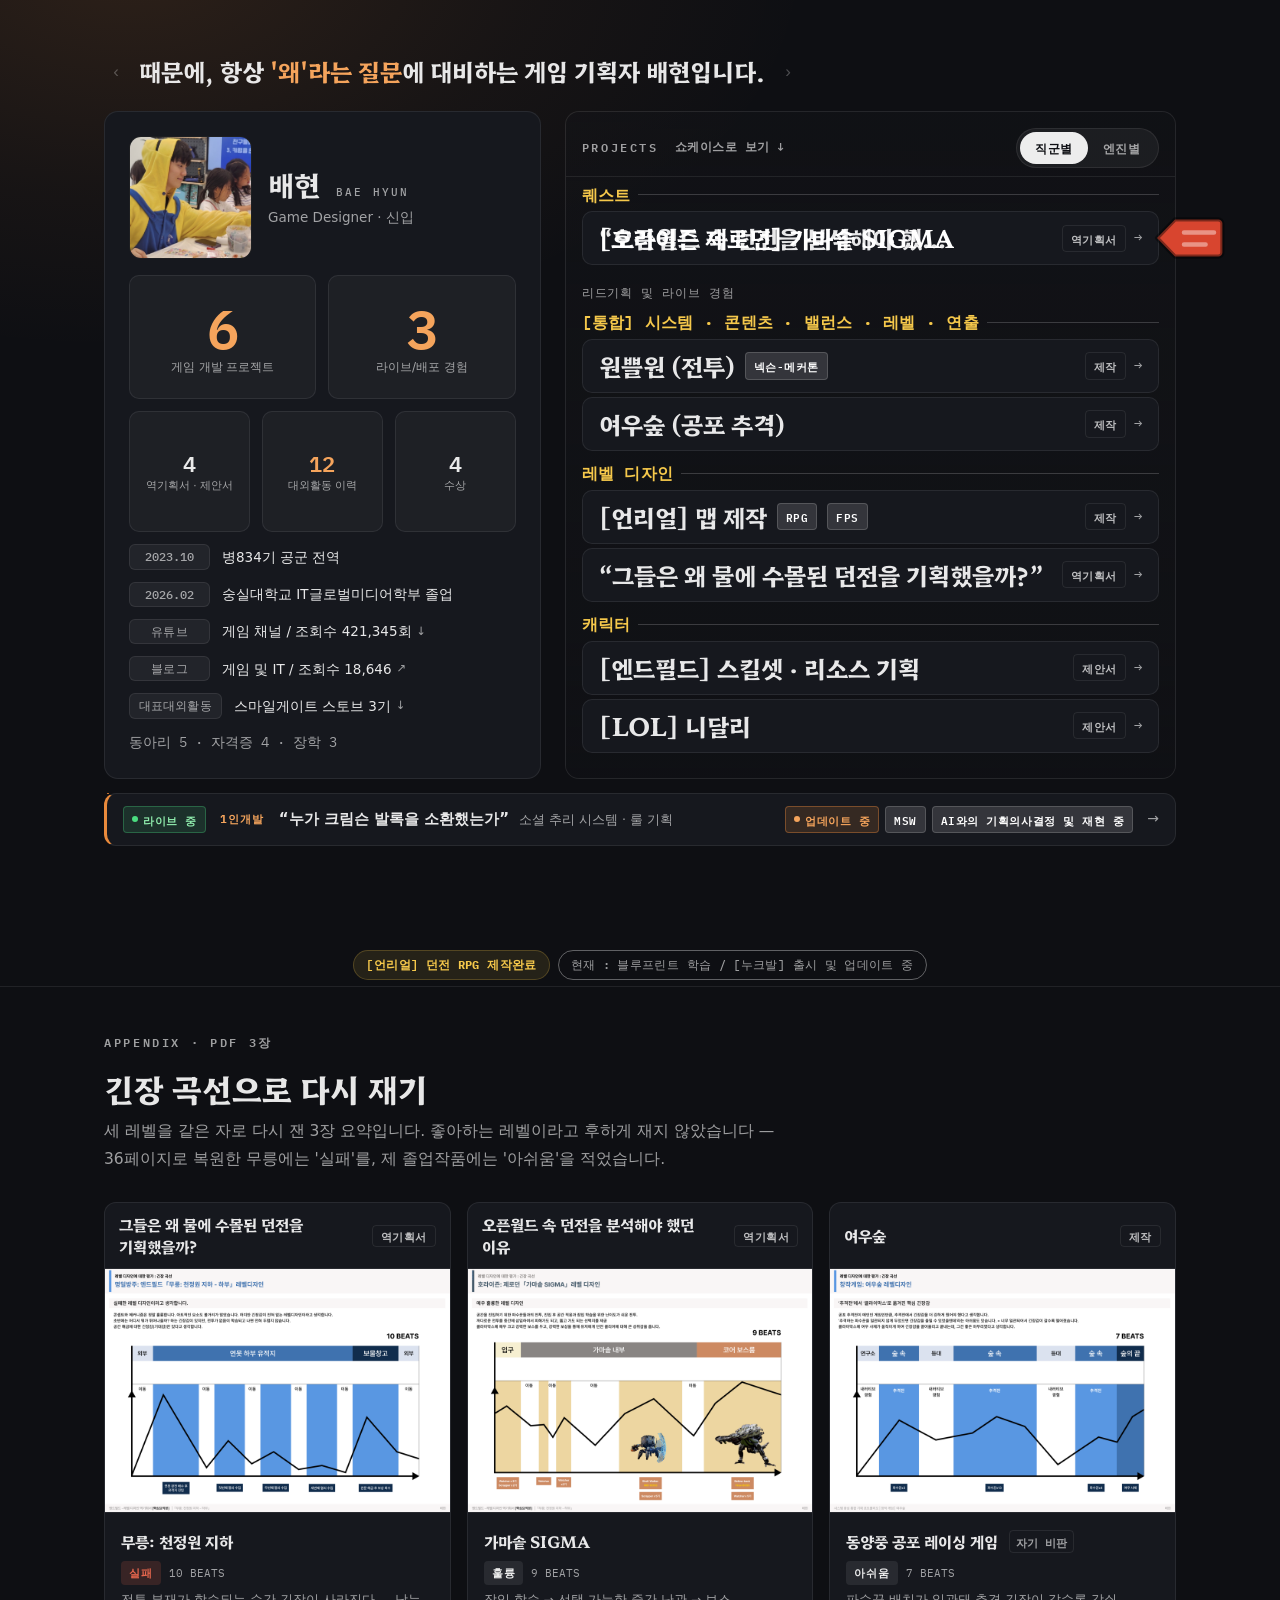
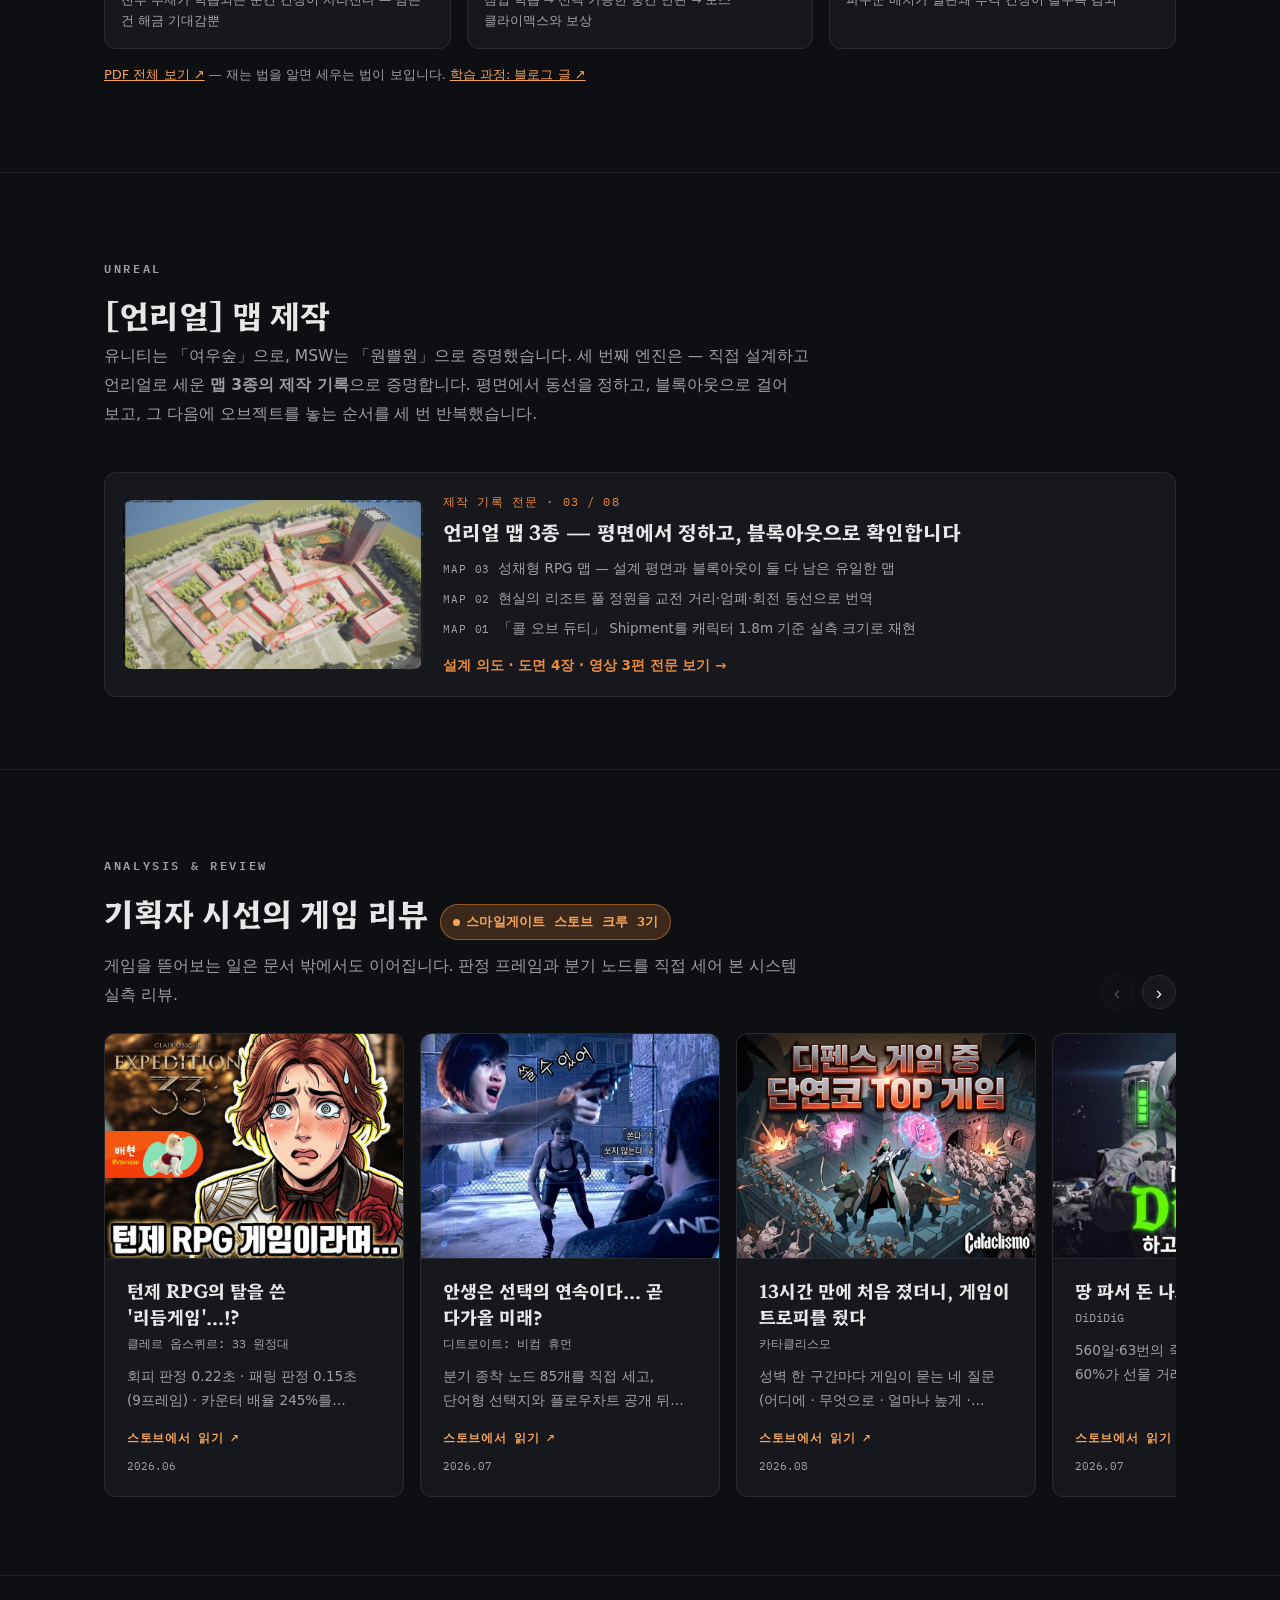
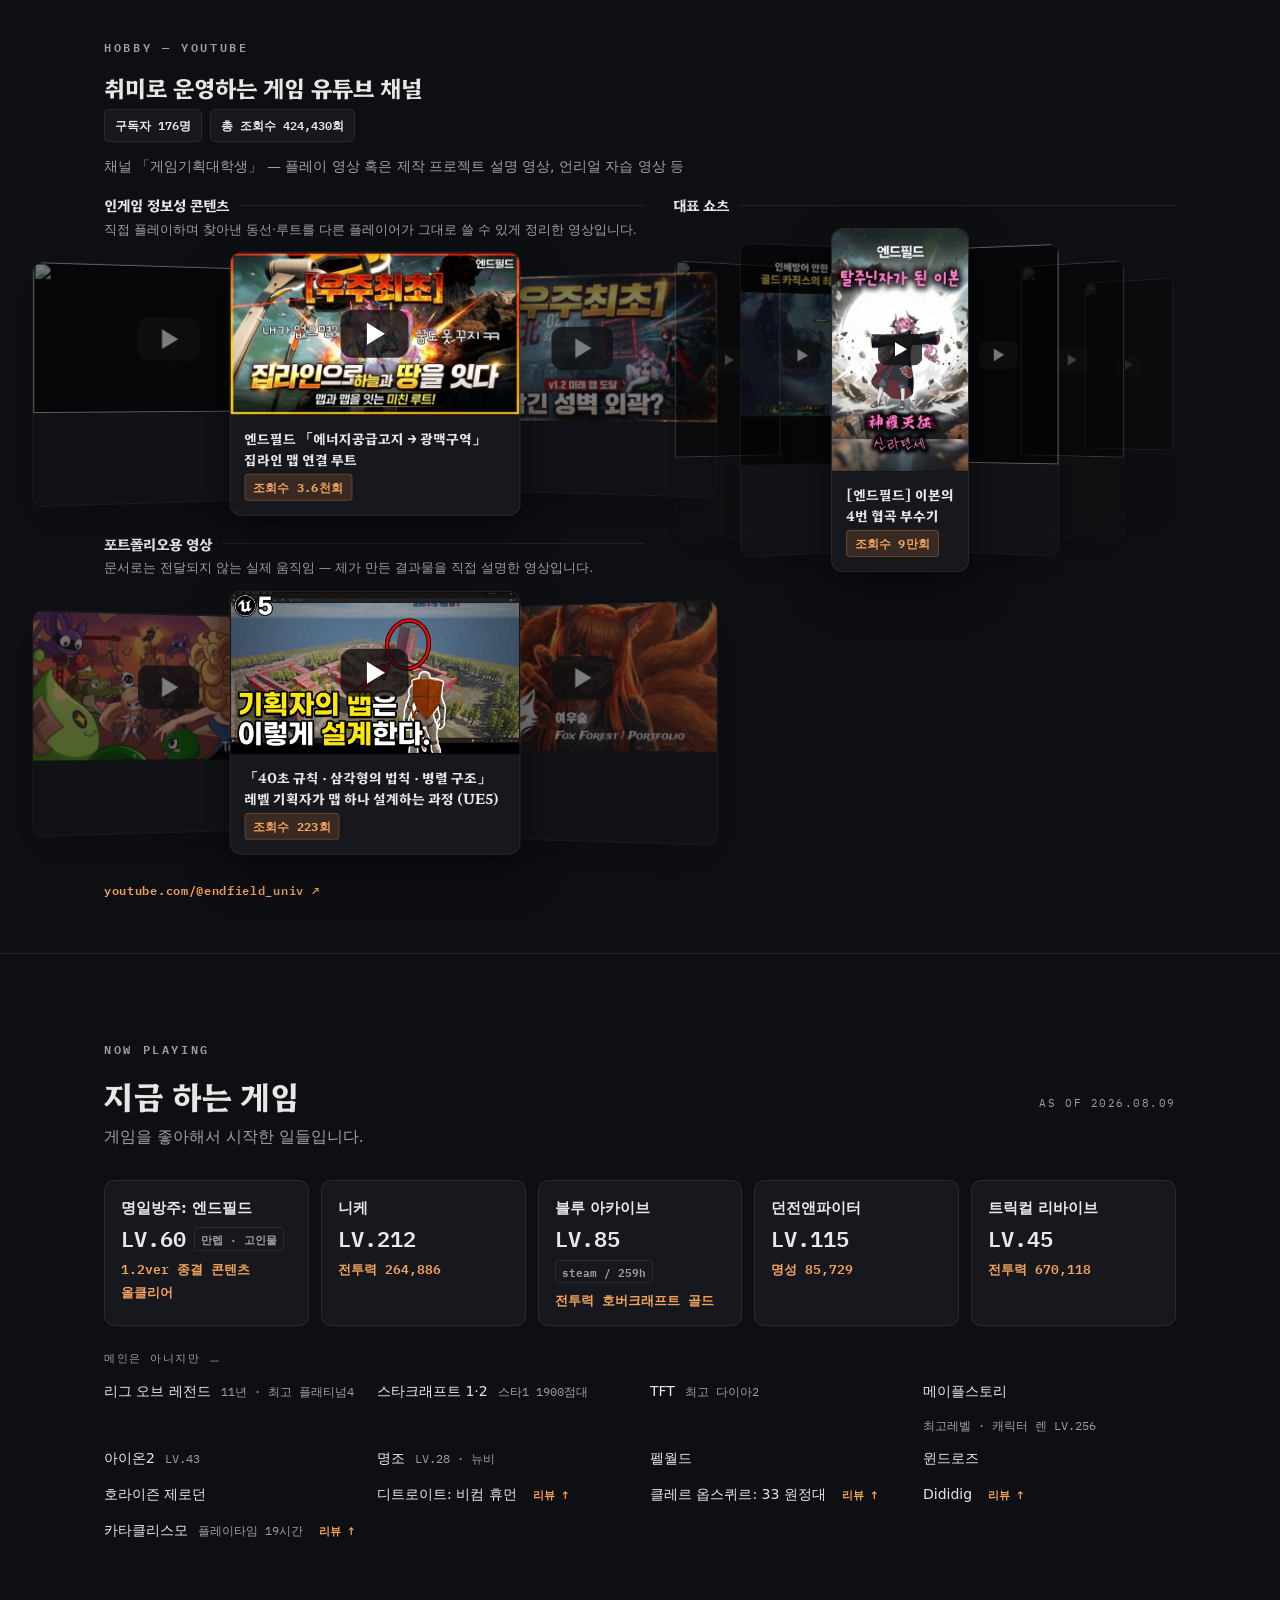
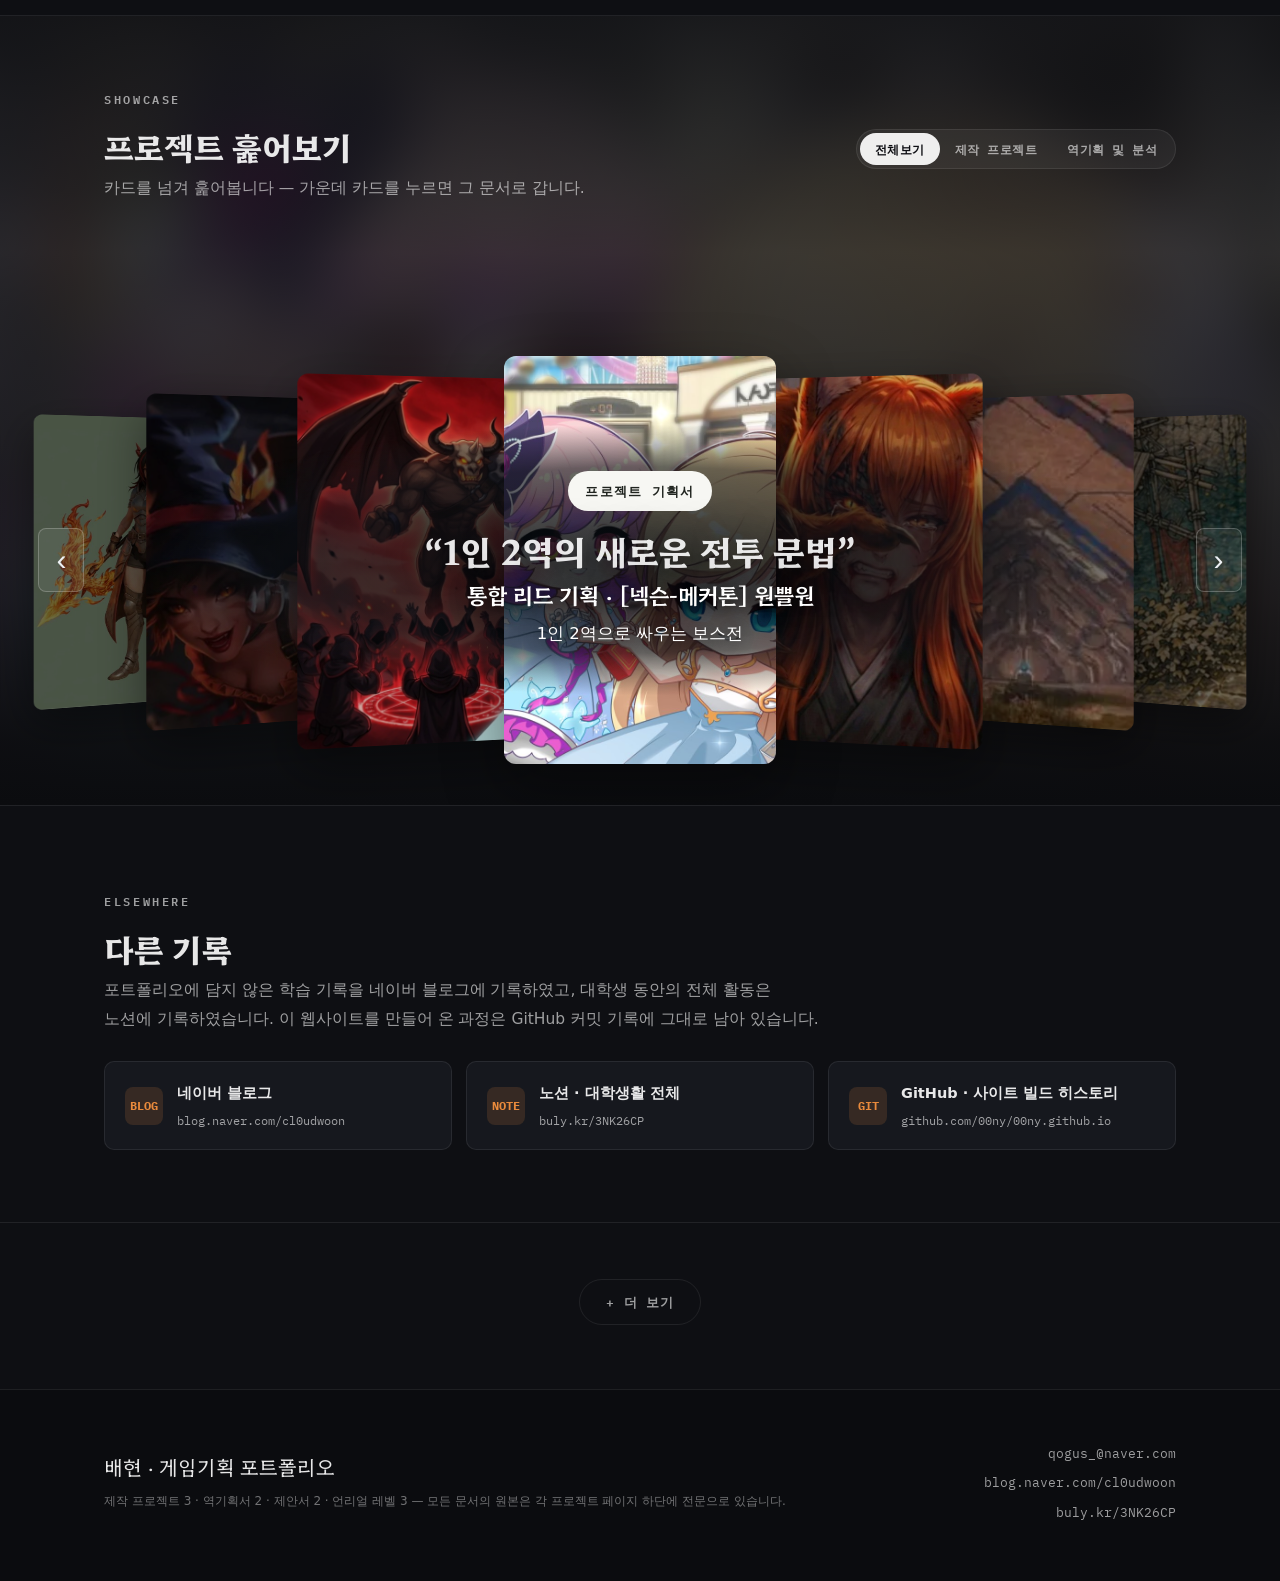
==== sections.html @ c08330eb "관리자 렌더러를 index에 연결 — 9개 마커 영역 이중 기록 publish가 이력서 6쌍 + YT·REVIEWS·PLAY를 한 번 렌더해 sections.html과 index." ====
<!DOCTYPE html>
<html lang="ko">
<head>
<meta charset="UTF-8">
<meta name="viewport" content="width=device-width, initial-scale=1.0">
<title>배현 · 게임기획 포트폴리오</title>
<meta name="description" content="신입 게임 기획자 배현의 포트폴리오. 게임 프로젝트 5회 · 게임 서비스 2회. 언리얼 레벨 제작 3종과 레벨 역기획서, 제작 프로젝트 2편(원쁠원·여우숲), 역기획서 2편(호라이즌 제로 던·엔드필드), 신규 캐릭터 제안서 2편(엔드필드 헤스티·리그 오브 레전드 니달리), 게임 시스템 분석 리뷰.">
<!-- ★ 이 파일은 첫 화면이 아니다 — 새 index.html(Steam 라이브러리 홈)의 내비 탭이
     같은 출처 iframe 으로 불러 쓰는 '전체 문서' 페이지다. 방문자에게 따로 링크하지 않는다.
     noindex: 홈과 내용이 겹쳐 검색엔진에 '홈이 둘'로 보이는 것을 막는다.
     canonical 은 자기 자신 — 홈(/)을 가리키면 noindex 와 신호가 충돌한다. -->
<meta name="robots" content="noindex, follow">
<link rel="canonical" href="https://00ny.github.io/sections.html">
<meta property="og:type" content="website">
<meta property="og:site_name" content="배현 · 게임기획 포트폴리오">
<meta property="og:locale" content="ko_KR">
<meta property="og:url" content="https://00ny.github.io/sections.html">
<meta property="og:title" content="배현 · 게임기획 포트폴리오">
<meta property="og:description" content="신입 게임 기획자 배현의 포트폴리오. 제작 프로젝트 2편(원쁠원·여우숲), 역기획서 2편(호라이즌 제로 던·엔드필드), 신규 캐릭터 제안서 2편(헤스티·니달리), 언리얼 레벨 제작 3종.">
<meta property="og:image" content="https://00ny.github.io/assets/img/profile/bae.jpg">
<meta name="twitter:card" content="summary_large_image">
<link rel="preconnect" href="https://fonts.googleapis.com">
<link rel="preconnect" href="https://fonts.gstatic.com" crossorigin>
<link rel="preconnect" href="https://cdn.jsdelivr.net" crossorigin>
<link rel="stylesheet" href="assets/style.css?v=20260822d">
<!-- ═══ 웹폰트 — 렌더를 막지 않는다 ═══════════════════════════════════════════
     ★ media="print" → onload 에서 'all' 로 뒤집는 건 오타가 아니라 의도다.
       외부 스타일시트가 **렌더 차단**이면 첫 레이아웃이 그것을 기다리는데,
       그 사이 파서가 삽입한 <img loading="lazy"> 는 레이아웃 상자가 없어
       "얼마나 멀리 있는지"를 못 재고 **그냥 즉시 로드**된다.
       (2026-07-31 실측: 이 두 줄이 렌더 차단일 때 화면 밖 9,170px 에 있는
        리뷰 썸네일 3장이 스크롤 0 에서 받아졌다. 이 줄을 비차단으로 바꾸면 0장.)
       → 렌더 차단은 같은 출처 style.css 하나로만 유지한다.
     ★ 글꼴 자체는 그대로다(같은 파일·같은 웨이트). 바뀐 것은 '언제 받느냐'뿐이고,
       둘 다 display:swap 이라 예전에도 폴백 → 웹폰트 순으로 그려졌다. 새 상태가 없다.
     ★ Pretendard 는 static **dynamic-subset** 이다 — 같은 static 웨이트를
       unicode-range 로 쪼갠 것이라 글자 모양이 1px도 안 바뀐다.
       풀 웨이트 4개(3.12MB)를 통째로 받던 것이 이 페이지가 실제로 쓰는
       52조각(604KB)만 받는 것으로 줄어든다(2026-07-31 실측).
       ⚠ 되돌리려면 파일명에서 -dynamic-subset 만 빼면 된다.
     ★ no-JS 에서는 onload 가 안 뛰므로 <noscript> 가 예전 그대로 차단 로드한다. -->
<link rel="stylesheet" media="print" onload="this.media='all'" href="https://fonts.googleapis.com/css2?family=Hahmlet:wght@400;500;700&family=IBM+Plex+Mono:wght@400;500;600&display=swap">
<link rel="stylesheet" media="print" onload="this.media='all'" crossorigin href="https://cdn.jsdelivr.net/gh/orioncactus/pretendard@v1.3.9/dist/web/static/pretendard-dynamic-subset.min.css">
<noscript>
<link rel="stylesheet" href="https://fonts.googleapis.com/css2?family=Hahmlet:wght@400;500;700&family=IBM+Plex+Mono:wght@400;500;600&display=swap">
<link rel="stylesheet" crossorigin href="https://cdn.jsdelivr.net/gh/orioncactus/pretendard@v1.3.9/dist/web/static/pretendard-dynamic-subset.min.css">
</noscript>
</head>
<body class="home">

<!-- ===================== 목차 ===================== -->
<nav class="toc-bar" aria-label="페이지 목차"><div class="toc-bar__in">
<a class="toc-bar__brand" href="#top">배현 · <b>게임기획 포트폴리오</b></a>
<div class="toc-bar__links">
<!-- 라벨은 **줄인 이름**이다 — 목차 줄의 폭을 아끼려고 h2를 그대로 쓰지 않는다.
     h2 ↔ 라벨 대조 (딴 말을 만들지 말고, 아래 짝을 유지할 것):
              긴장 곡선으로 다시 재기        → 긴장 곡선
              [언리얼] 맵 제작               → UE5
              기획자 시선의 게임 리뷰        → 리뷰·분석
              취미로 운영하는 게임 유튜브 채널 → 유튜브
              지금 하는 게임                 → 플레이
              프로젝트 훑어보기              → 쇼케이스
              다른 기록                      → 기타
             ─ 방지턱 아래(열었을 때만) ─
              역기획서                       → 역기획
              제안서                         → 제안
              제작 프로젝트                  → 제작
              기술 · 도구                    → Tool
              이력 · 활동                    → 이력
     순서는 반드시 문서 순서와 같아야 한다 — 목차가 위치를 속이면 안 된다.
     ★ data-gate 가 붙은 5개는 **방지턱 아래** 영역이다. 스크립트가 방지턱을 세울 때
       이 5개에 hidden 을 걸고, '열기'를 누르면 푼다(닫힘 7개 / 열림 12개).
       HTML 에 12개를 다 적어 두는 이유는 no-JS 때문이다 — 그때는 아래 영역이 감춰지지
       않으므로 목차도 12개가 전부 맞다. 감춤은 오직 스크립트가 살아 있을 때만 성립한다.
     ★ 라벨 '이력'은 h2(이력 · 활동)를 더 줄인 것이다. 열림 12개가 좁은 화면에서
       넘치지 않게 하려는 폭 예산이다 — 자세한 셈은 style.css "목차 바" 주석에. -->
<a href="#tension">긴장 곡선</a>
<a href="#unreal">UE5</a>
<a href="#analysis">리뷰·분석</a>
<a href="#youtube">유튜브</a>
<a href="#play">플레이</a>
<a href="#showcase">쇼케이스</a>
<a href="#links">기타</a>
<a href="#reverse" data-gate>역기획</a>
<a href="#proposal" data-gate>제안</a>
<a href="#projects" data-gate>제작</a>
<a href="#skills" data-gate>Tool</a>
<a href="#resume" data-gate>이력</a>
</div>
</div></nav>

<!-- ===================== 콕핏 히어로 — 요약 이력서 + 프로젝트 버튼 ===================== -->
<header class="hx" id="top">
<div class="wrap hx-in">

<!-- ═══════════════════════════════════════════════════════════════════════
     ★ 히어로 헤드라인 — 문장 3개. **저절로 바뀌지 않고, 눌러야 다음 문장이 나옵니다.**
       기본(1번) 문장은 아래 한 줄, 나머지 목록은 페이지 하단 <script>의 SENTS 배열에 있습니다 ★

       • <span class="lead"> … </span>  안 = 문장 (강조는 <em>, 줄바꿈은 <br>)

     자세한 방법·예시 문구는 저장소의  「히어로-문구-바꾸기.md」  파일을 여세요.
     ═══════════════════════════════════════════════════════════════════════ -->
<h1 class="cr-kick">
<span class="cr-lead-wrap" id="heroWrap">
<button class="hn-arw hn-prev" type="button" aria-label="이전 문장">‹</button>
<span class="lead" id="heroLead">때문에, 항상 <em>'왜'라는 질문</em>에 대비하는 게임 기획자 배현입니다.</span>
<button class="hn-arw hn-next" type="button" aria-label="다음 문장">›</button>
</span>
</h1>
<!-- ═══ 히어로 헤드라인 끝 ═══ -->

<div class="hx-grid">

  <!-- 좌 · 요약 이력서 — 6항목만. 그 외 정보는 넣지 않는다(첫 화면이 다시 '탐색'이 된다) -->
  <div class="hz-card">
    <div class="hz-top">
      <!-- 프로필 사진 2장 — **저절로 안 바뀐다**(2026-08-07). 워크숍 사진에서 고정되고,
           누르거나 좌우로 끌면 다음 장이다(2장 순환). 클릭 확대는 없앴다 —
           확대는 방지턱 아래 이력서 사진(.rz-photo)이 계속 담당한다.
           좌우 드래그·전환은 아래 스크립트가 붙인다. ADMIN 마커 **밖**이다
           (HERO_STATS 는 아래 <div class="hz-stats"> 안에서 시작한다 — 관리자 동기화 불필요).
           ★ 증명사진은 src 가 1×1 투명 GIF 다. 진짜 주소는 data-src 에 있고 회전 스크립트가
             window load 뒤에 채운다 — 첫 페인트에 28KB 를 얹지 않기 위해서다(3초의 여유가 있다).
             스크립트가 없으면 첫 장만 조용히 남는다(빈 칸도 깨진 아이콘도 안 보인다). -->
      <div class="hz-photo" id="heroPhoto">
        <img class="hz-photo__im hz-photo__im--kids is-on" data-cur="1" style="z-index:2"
             src="assets/img/profile/bae-kids.jpg" fetchpriority="high"
             alt="어린이 대상 게임 제작 워크숍에서 진행 중인 배현">
        <img class="hz-photo__im hz-photo__im--id" aria-hidden="true" decoding="async"
             src="[data-uri]"
             data-src="assets/img/profile/bae.jpg" alt="배현 프로필 사진">
      </div>
      <div class="hz-who">
        <div class="hz-name">배현 <span>BAE HYUN</span></div>
        <p class="hz-role">Game Designer · 신입</p>
      </div>
    </div>
    <div class="hz-stats">
    <!-- 수치 타일 + 이력 줄 + 꼬리 줄. 이력 줄은 개수 제한이 없다(관리자 hero_edu 항목).
         왼쪽 칩은 '시점'(2026.02) 또는 '짧은 분류표'(수상·대외활동) 둘 중 하나만 쓴다 —
         기간 범위(26.05 ~ 26.12)는 81px 정렬축을 넘겨 그 줄만 밀린다. style.css .hz-edu .rd 참조.
         줄에 링크가 있으면 <p>가 아니라 <a>로 나온다(관리자 hero_edu 의 '누르면 갈 곳').
         .hz-edu--yt/--naver/--sg 는 왼쪽 칩만 브랜드 색으로 바꾸는 수식 클래스다. -->
<!-- ADMIN:HERO_STATS START -->
      <div class="hz-stat hz-stat--big"><b>6</b><span>게임 개발 프로젝트</span></div>
      <div class="hz-stat hz-stat--big"><b>3</b><span>라이브/배포 경험</span></div>
      <div class="hz-stat"><b>4</b><span>역기획서 · 제안서</span></div>
      <div class="hz-stat hz-stat--hi"><b>12</b><span>대외활동 이력</span></div>
      <div class="hz-stat"><b>4</b><span>수상</span></div>
      <p class="hz-edu"><span class="rd">2023.10</span>병834기 공군 전역</p>
      <p class="hz-edu"><span class="rd">2026.02</span>숭실대학교 IT글로벌미디어학부 졸업</p>
      <a class="hz-edu hz-edu--yt" href="#youtube"><span class="rd">유튜브</span>게임 채널 / 조회수 421,345회</a>
      <a class="hz-edu hz-edu--naver" href="https://blog.naver.com/cl0udwoon" target="_blank" rel="noopener"><span class="rd">블로그</span>게임 및 IT / 조회수 18,646</a>
      <a class="hz-edu hz-edu--sg" href="#analysis"><span class="rd">대표대외활동</span>스마일게이트 스토브 3기</a>
      <p class="hz-more">동아리 5 · 자격증 4 · 장학 3</p>
<!-- ADMIN:HERO_STATS END -->
    </div>
  </div>

  <!-- 우 · 프로젝트 버튼 그리드 (직군별 / 엔진별 토글) -->
  <div class="hx-proj">
    <!-- 배경 에코 — 버튼에 올리면 그 프로젝트 썸네일이 이 패널 배경에 깔린다(2장 크로스페이드).
         .hx-win 은 hover 중인 그 행 뒤만 원래 흐림으로 되돌리는 창이다(글자가 앉는 자리라 가독성 우선).
         빈 요소인 이유는 그림을 담지 않기 때문이다 — 뒤에 이미 그려진 것을 backdrop-filter 로 흐린다.
         반드시 .hx-bg 두 장 **뒤**, ::after 스크림 **앞** 순서여야 한다(style.css .hx-win 주석). -->
    <div class="hx-bgwrap" aria-hidden="true">
      <img class="hx-bg" alt="" decoding="async">
      <img class="hx-bg" alt="" decoding="async">
      <div class="hx-win"></div>
    </div>

    <div class="hx-projhead">
      <p class="hx-projttl">Projects</p>
      <!-- 쇼케이스(맨 아래 캐러셀) 바로가기. 토글(.pseg)과 **성격이 다르다** —
           토글은 이 자리에서 정렬만 바꾸고, 이건 페이지를 이동한다. 그래서
           ① 알약(컨트롤)이 아니라 밑줄 링크 꼴이고 ② ↓로 이동 방향을 밝히고
           ③ 오른쪽 끝(컨트롤 자리)이 아니라 제목 클러스터 옆에 붙는다.
           ★ 버튼 목록 아래에는 못 둔다 — 1280×800 실측에서 패널 바닥이 이미 798px 이라
             한 줄만 더해도 첫 화면 밖으로 나간다(§2-28 ②의 34.8px 산수와 같은 예산). -->
      <a class="hxgo" href="#showcase" aria-label="쇼케이스로 보기">쇼케이스<span class="hxgo-x">로 보기</span> ↓</a>
      <div class="pseg" role="group" aria-label="프로젝트 분류 기준">
        <button class="pseg-b" type="button" data-seg="role" aria-pressed="true">직군별</button>
        <button class="pseg-b" type="button" data-seg="engine" aria-pressed="false">엔진별</button>
      </div>
    </div>
    <!-- 두 세트의 높이는 **같아야 한다** — 토글할 때 아래 내용이 튀면 안 되기 때문이다.
         직군별은 그룹이 4개, 엔진별은 5개라 원래 34.8px 어긋났고, 직군별 2번째 그룹 앞의
         .pbtn-note 한 줄이 정확히 그만큼을 메운다(산수는 style.css .pbtn-note 주석).
         문구·위치는 관리자 설정 hero_role_note / hero_role_note_before 가 소유한다.
         ⚠ 어느 한쪽 세트에 그룹을 더 넣거나 빼면 이 균형이 다시 깨진다 — 그때는 재계산할 것. -->
<!-- ADMIN:HERO_BUTTONS START -->
    <div class="pbtn-set" data-mode="role">
      <p class="pbtn-g">퀘스트</p>
      <a class="pbtn" href="projects/hzd-quest.html" data-thumb="assets/img/hzd-quest/01.webp" data-kind="역기획서" data-sub="호라이즌: 제로 던" data-tagline="이야기가 목표·동선·전투가 되는 과정">
        <span class="pbtn-b pbtn-b--rev pbtn-b--rest">역기획서</span>
        <span class="pbtn-b pbtn-b--sub">호라이즌: 제로 던</span>
        <span class="pbtn-tt"><b class="pbtn-t">“오픈월드 속 던전을 분석해야 했던 이유”</b><b class="pbtn-th">[호라이즌 제로던] 가마솥 SIGMA</b></span>
        <span class="pbtn-sub">퀘스트 역기획 · [호라이즌 제로던] 가마솥 SIGMA</span>
      </a>
      <p class="pbtn-note">리드기획 및 라이브 경험</p>
      <p class="pbtn-g">[통합] 시스템 · 콘텐츠 · 밸런스 · 레벨 · 연출</p>
      <a class="pbtn" href="projects/onepluone.html" data-thumb="assets/img/onepluone/echo.jpg" data-kind="제작" data-sub="2D · MSW" data-tagline="1인 2역으로 싸우는 보스전">
        <span class="pbtn-b pbtn-b--make pbtn-b--rest">제작</span>
        <span class="pbtn-b pbtn-b--sub">2D · MSW</span>
        <span class="pbtn-b pbtn-b--tag pbtn-hb">넥슨-메커톤</span>
        <span class="pbtn-b pbtn-b--live">서비스 중</span>
        <span class="pbtn-tt"><b class="pbtn-t">원쁠원 (전투)</b><b class="pbtn-th">“1인 2역의 새로운 전투 문법”</b></span>
        <span class="pbtn-sub">통합 리드 기획 · [넥슨-메커톤] 원쁠원</span>
      </a>
      <a class="pbtn" href="projects/foxforest.html" data-thumb="assets/img/foxforest/echo.jpg" data-kind="제작" data-sub="3D · Unity" data-tagline="공포·레이싱·퍼즐을 하나의 루프로">
        <span class="pbtn-b pbtn-b--make pbtn-b--rest">제작</span>
        <span class="pbtn-b pbtn-b--sub">3D · Unity</span>
        <span class="pbtn-b pbtn-b--end">서비스 종료</span>
        <span class="pbtn-tt"><b class="pbtn-t">여우숲 (공포 추격)</b><b class="pbtn-th">“동양풍 공포+레이싱을 시스템으로 번역”</b></span>
        <span class="pbtn-sub">통합 리드 기획 · [졸업전시회] 여우숲</span>
      </a>
      <p class="pbtn-g">레벨 디자인</p>
      <a class="pbtn" href="#unreal" data-thumb="assets/img/unreal-level/echo.jpg" data-kind="제작" data-sub="3D · 언리얼" data-tagline="엄폐 간격·시야선·동선을 손으로 익힌 맵 3종">
        <span class="pbtn-b pbtn-b--make pbtn-b--rest">제작</span>
        <span class="pbtn-b pbtn-b--sub">3D · 언리얼</span>
        <span class="pbtn-b pbtn-b--tag pbtn-hb">RPG</span>
        <span class="pbtn-b pbtn-b--tag pbtn-hb">FPS</span>
        <span class="pbtn-tt"><b class="pbtn-t">[언리얼] 맵 제작</b><b class="pbtn-th">[언리얼] 맵 제작<span class="pbtn-t2">레벨디자인 핵심개념</span></b></span>
        <span class="pbtn-sub">FPS 맵 2종 + RPG 맵 1종 · 모작 1 · 창작 2</span>
      </a>
      <a class="pbtn" href="projects/endfield-level.html" data-thumb="assets/img/endfield-level/01.webp" data-kind="역기획서" data-sub="명일방주: 엔드필드" data-tagline="물 하나로 공간을 잠그고 연다">
        <span class="pbtn-b pbtn-b--rev pbtn-b--rest">역기획서</span>
        <span class="pbtn-b pbtn-b--sub">명일방주: 엔드필드</span>
        <span class="pbtn-tt"><b class="pbtn-t">“그들은 왜 물에 수몰된 던전을 기획했을까?”</b><b class="pbtn-th">[엔드필드] 무릉 천정원 지하</b></span>
        <span class="pbtn-sub">레벨 역기획 · [엔드필드] 무릉 천정원 지하</span>
      </a>
      <p class="pbtn-g">캐릭터</p>
      <a class="pbtn" href="projects/hesti-character.html" data-thumb="assets/img/hesti-character/carousel.jpg" data-kind="제안서" data-sub="명일방주: 엔드필드" data-tagline="적의 공격을 파티의 자원으로">
        <span class="pbtn-b pbtn-b--rev pbtn-b--rest">제안서</span>
        <span class="pbtn-b pbtn-b--sub">명일방주: 엔드필드</span>
        <span class="pbtn-tt"><b class="pbtn-t">[엔드필드] 스킬셋 · 리소스 기획</b><b class="pbtn-th">[엔드필드] 6성 뱅가드 "헤스티" 제안서</b></span>
        <span class="pbtn-sub">스킬셋 · 리소스 계획</span>
      </a>
      <a class="pbtn" href="projects/nidalee-character.html" data-thumb="assets/img/nidalee-character/carousel.jpg" data-kind="제안서" data-sub="리그 오브 레전드" data-tagline="추적이 통하지 않는 곳의 몰이사냥꾼">
        <span class="pbtn-b pbtn-b--rev pbtn-b--rest">제안서</span>
        <span class="pbtn-b pbtn-b--sub">리그 오브 레전드</span>
        <span class="pbtn-tt"><b class="pbtn-t">[LOL] 니달리</b><b class="pbtn-th">[LOL] 니달리 응용 캐릭터 제안서</b></span>
        <span class="pbtn-sub">신규 캐릭터 · 비선형 퀘스트</span>
      </a>
    </div>
    <div class="pbtn-set" data-mode="engine" hidden>
      <p class="pbtn-g">2D · MapleStory Worlds</p>
      <a class="pbtn" href="projects/onepluone.html" data-thumb="assets/img/onepluone/echo.jpg" data-kind="제작" data-sub="2D · MSW" data-tagline="1인 2역으로 싸우는 보스전">
        <span class="pbtn-b pbtn-b--make pbtn-b--rest">제작</span>
        <span class="pbtn-b pbtn-b--tag pbtn-hb">넥슨-메커톤</span>
        <span class="pbtn-b pbtn-b--live">서비스 중</span>
        <span class="pbtn-tt"><b class="pbtn-t">원쁠원 (전투)</b><b class="pbtn-th">“1인 2역의 새로운 전투 문법”</b></span>
        <span class="pbtn-sub">통합 리드 기획 · [넥슨-메커톤] 원쁠원</span>
      </a>
      <p class="pbtn-g">3D · Unity</p>
      <a class="pbtn" href="projects/foxforest.html" data-thumb="assets/img/foxforest/echo.jpg" data-kind="제작" data-sub="3D · Unity" data-tagline="공포·레이싱·퍼즐을 하나의 루프로">
        <span class="pbtn-b pbtn-b--make pbtn-b--rest">제작</span>
        <span class="pbtn-b pbtn-b--end">서비스 종료</span>
        <span class="pbtn-tt"><b class="pbtn-t">여우숲 (공포 추격)</b><b class="pbtn-th">“동양풍 공포+레이싱을 시스템으로 번역”</b></span>
        <span class="pbtn-sub">통합 리드 기획 · [졸업전시회] 여우숲</span>
      </a>
      <p class="pbtn-g">3D · 언리얼</p>
      <a class="pbtn" href="#unreal" data-thumb="assets/img/unreal-level/echo.jpg" data-kind="제작" data-sub="3D · 언리얼" data-tagline="엄폐 간격·시야선·동선을 손으로 익힌 맵 3종">
        <span class="pbtn-b pbtn-b--make pbtn-b--rest">제작</span>
        <span class="pbtn-b pbtn-b--tag pbtn-hb">RPG</span>
        <span class="pbtn-b pbtn-b--tag pbtn-hb">FPS</span>
        <span class="pbtn-tt"><b class="pbtn-t">[언리얼] 맵 제작</b><b class="pbtn-th">[언리얼] 맵 제작<span class="pbtn-t2">레벨디자인 핵심개념</span></b></span>
        <span class="pbtn-sub">FPS 맵 2종 + RPG 맵 1종 · 모작 1 · 창작 2</span>
      </a>
      <p class="pbtn-g">Figma - 역기획</p>
      <a class="pbtn" href="projects/hzd-quest.html" data-thumb="assets/img/hzd-quest/01.webp" data-kind="역기획서" data-sub="호라이즌: 제로 던" data-tagline="이야기가 목표·동선·전투가 되는 과정">
        <span class="pbtn-b pbtn-b--rev pbtn-b--rest">역기획서</span>
        <span class="pbtn-b pbtn-b--sub">호라이즌: 제로 던</span>
        <span class="pbtn-tt"><b class="pbtn-t">“오픈월드 속 던전을 분석해야 했던 이유”</b><b class="pbtn-th">[호라이즌 제로던] 가마솥 SIGMA</b></span>
        <span class="pbtn-sub">퀘스트 역기획 · [호라이즌 제로던] 가마솥 SIGMA</span>
      </a>
      <a class="pbtn" href="projects/endfield-level.html" data-thumb="assets/img/endfield-level/01.webp" data-kind="역기획서" data-sub="명일방주: 엔드필드" data-tagline="물 하나로 공간을 잠그고 연다">
        <span class="pbtn-b pbtn-b--rev pbtn-b--rest">역기획서</span>
        <span class="pbtn-b pbtn-b--sub">명일방주: 엔드필드</span>
        <span class="pbtn-tt"><b class="pbtn-t">“그들은 왜 물에 수몰된 던전을 기획했을까?”</b><b class="pbtn-th">[엔드필드] 무릉 천정원 지하</b></span>
        <span class="pbtn-sub">레벨 역기획 · [엔드필드] 무릉 천정원 지하</span>
      </a>
      <p class="pbtn-g">Figma - 제안서</p>
      <a class="pbtn" href="projects/hesti-character.html" data-thumb="assets/img/hesti-character/carousel.jpg" data-kind="제안서" data-sub="명일방주: 엔드필드" data-tagline="적의 공격을 파티의 자원으로">
        <span class="pbtn-b pbtn-b--rev pbtn-b--rest">제안서</span>
        <span class="pbtn-b pbtn-b--sub">명일방주: 엔드필드</span>
        <span class="pbtn-tt"><b class="pbtn-t">[엔드필드] 스킬셋 · 리소스 기획</b><b class="pbtn-th">[엔드필드] 6성 뱅가드 "헤스티" 제안서</b></span>
        <span class="pbtn-sub">스킬셋 · 리소스 계획</span>
      </a>
      <a class="pbtn" href="projects/nidalee-character.html" data-thumb="assets/img/nidalee-character/carousel.jpg" data-kind="제안서" data-sub="리그 오브 레전드" data-tagline="추적이 통하지 않는 곳의 몰이사냥꾼">
        <span class="pbtn-b pbtn-b--rev pbtn-b--rest">제안서</span>
        <span class="pbtn-b pbtn-b--sub">리그 오브 레전드</span>
        <span class="pbtn-tt"><b class="pbtn-t">[LOL] 니달리</b><b class="pbtn-th">[LOL] 니달리 응용 캐릭터 제안서</b></span>
        <span class="pbtn-sub">신규 캐릭터 · 비선형 퀘스트</span>
      </a>
    </div>
<!-- ADMIN:HERO_BUTTONS END -->
    <!-- ★ 캡션 스트립은 없앴다. 성격·원작·태그라인은 hover 중인 '그 행 안에서' 나온다(§P3-2).
         패널 바닥에 두면 시선이 커서(행)와 바닥 둘로 찢어진다 — 정보는 눈이 있는 곳에 있어야 한다. -->

    <!-- ★ 나무 표지판은 여기 있었다가 2026-08-07(v2) 히어로 바로 아래로 **옮겼다.**
         패널이 ≥760px 에서 overflow:hidden 이라 패널 밖으로 튀어나오는 표지판이
         잘리기 때문이다. 새 자리는 이 파일의 .hx-signlayer(</header> 직전) 다. -->

  </div>

</div>

<!-- ══ 진행 중 — 첫 화면 세 번째 줄 ═══════════════════════════════════════════
     ★ 모든 ADMIN 마커 **밖**이다(가장 가까운 HERO_BUTTONS 는 .hx-proj 안에서 이미 닫혔다).
       관리자가 덮어쓰지 않는 대신 관리자에서 고칠 수도 없다 — 문구는 여기서만 바뀐다.
     ★ .hx-grid 밖에 둬야 한다. 안에 넣으면 5fr/7fr 트랙에 갇혀 좌우 패널 정렬이 깨진다.
     ★ 이 줄은 사라지지 않는다 — 스크롤에 맞춰 아래 .midstrip 위로 내려가 붙는다(2026-08-16).
       '첫 화면 좌우 페이드아웃'의 panes 배열에 **넣지 말 것**: 넣으면 도킹 도중에 투명해진다. -->
<a class="hxw" href="projects/crimson-balrog.html">
  <!-- ★ 바 위로 솟는 썸네일. .hxw 안에 두고 bottom:100% 로 잘라야 '바 뒤에서 나온다'가 된다 —
       형제로 빼면 도킹 transform 을 따라오지 못해 따로 논다.
       ★ src 는 JS 가 load 이후에 넣는다. 여기 박으면 첫 화면 밖이 아니라 안이라 즉시 받는다. -->
  <span class="hxw-pop" aria-hidden="true">
    <span class="hxw-pop-in">
      <span class="hxw-pop-ev">
        <span class="hxw-pop-txt">
          <span class="hxw-pop-cap">MSW 글로벌 개발 콘테스트 출품작<span class="hxw-pop-fc">08월 20일 출품 · 8월 21일 실측</span></span>
          <img class="hxw-pop-shot hxw-pop-shot--stats" alt="" decoding="async" data-src="assets/img/crimson-balrog/live-stats.jpg">
        </span>
      </span>
      <img class="hxw-pop-img" alt="" decoding="async" data-src="assets/img/crimson-balrog/pop.jpg">
    </span>
  </span>
  <span class="pbtn-b pbtn-b--live hxw-live">라이브 중</span>
  <span class="hxw-l">1인개발</span>
  <span class="hxw-tt">
    <b class="hxw-t">“누가 크림슨 발록을 소환했는가”</b>
    <span class="hxw-sub">소셜 추리 시스템 · 룰 기획</span>
  </span>
  <span class="hxw-bs">
    <span class="pbtn-b pbtn-b--wip">업데이트 중</span>
    <span class="pbtn-b pbtn-b--sub">MSW</span>
    <span class="pbtn-b pbtn-b--tag">AI와의 기획의사결정 및 재현 중</span>
  </span>
  <span class="hxw-x" aria-hidden="true">→</span>
</a>

</div>
<!-- ★ 목적지가 #resume 이었다(첫 화면 바로 아래가 전체 이력서였을 때). 이제 그 섹션은
     방지턱 아래라 감춰져 있어 눌러도 닿지 않는다 — 새 두 번째 화면인 #tension 으로 돌린다.
     이 컨트롤은 '이력으로 가는 링크'가 아니라 '아래로'라는 방향 표시라 목적지만 갈아 끼우면 된다. -->
<a class="cr-scroll" href="#tension" aria-label="아래로 스크롤"><span></span></a>

<!-- ══ 나무 표지판 — '지금 이 줄' 표시 ═══════════════════════════════════════════
     ★ 모든 ADMIN 마커 **밖**이다(가장 가까운 마커 HERO_BUTTONS 는 .hx-proj 안에서 이미 닫혔다).
       관리자 '반영하기'는 마커 사이만 다시 쓰므로 이 요소는 덮어써지지 않는다.
       ⚠ 마커 안으로 옮기지 말 것 — 다음 반영 때 조용히 사라진다.
     ★ 2026-08-07(v2) — 패널(.hx-proj) 안에서 여기로 나왔다. 패널은 ≥760px 에서
       overflow:hidden 이라 **패널 밖으로 튀어나오는 표지판을 잘라 버린다.**
       레이어(.hx-signlayer)는 히어로 전체를 덮는 투명판이라 여백 위에 뜰 수 있다.
       ⚠ 이 레이어는 아래 '첫 화면 좌우 페이드아웃' 의 panes 배열에 **반드시 들어 있어야 한다** —
         빠지면 스크롤할 때 패널만 사라지고 표지판이 허공에 남는다.
     ★ position:absolute 오버레이라 등장에 레이아웃 이동 0. 가로·세로 위치는 아래
       스크립트가 transform:translate 로만 옮긴다(레이아웃 속성은 안 건드린다).
     ★ 순수 장식이라 aria-hidden. 같은 정보(어느 줄인가)는 :hover/:focus 가 이미 준다.
     크기·색·돌출량을 바꾸는 법은 assets/style.css 의 '나무 표지판(.hx-sign)' 절. -->
<div class="hx-signlayer" aria-hidden="true">
  <div class="hx-sign" id="hxSign">
    <svg viewBox="0 0 24 16" focusable="false" preserveAspectRatio="xMidYMid meet">
      <!-- 왼쪽 끝이 뾰족한 판자. 오른쪽은 살짝 둥근 모서리 -->
      <path class="hx-sign__b" d="M1 8 L7 1.8 H21.4 a1.4 1.4 0 0 1 1.4 1.4 v9.6 a1.4 1.4 0 0 1 -1.4 1.4 H7 Z"/>
      <!-- 나뭇결 두 줄. 길이를 다르게 둬야 '=' 기호가 아니라 판자결로 읽힌다 -->
      <path class="hx-sign__g" d="M10 6.2 H20 M10 10.2 H17.2"/>
    </svg>
  </div>
</div>
</header>

<!-- ===== 사이 띠: 최근 업데이트 + 갱신 알림 (캐러셀 아래, 첫 화면엔 안 보임) ===== -->
<div class="midstrip" aria-label="사이트 정보">
  <!-- assets/analytics.js가 GitHub API(commits?per_page=1)로 최근 push 일시를 채운 뒤 hidden을 푼다.
       ★ 그 스크립트는 lu.querySelector("b")로 값을 꽂는다 — 이 span 안에 다른 <b>를 먼저 넣지 말 것. -->
  <span class="midstrip__item" id="lastUpdate" hidden>최근 업데이트 <b>—</b></span>
  <!-- 갱신 알림 — 관리자에서 갈아 끼운다(ADMIN:UPDATE_NOTE). 렌더러 계약:
         · 항목이 있으면 <div class="midstrip__notes"> 안에 <span class="midstrip__note"> 하나씩,
         · 하나도 없으면 아무것도(빈 문자열) 낸다.
       칩은 관리자 항목 목록(midstrip_note)이고, 항목의 status 가 '진행 중'일 때만 --ing 가 붙는다. -->
<!-- ADMIN:UPDATE_NOTE START -->
  <div class="midstrip__notes">
    <span class="midstrip__note">[언리얼] 던전 RPG 제작완료</span>
    <span class="midstrip__note midstrip__note--ing">현재 : 블루프린트 학습 / [누크발] 출시 및 업데이트 중</span>
  </div>
<!-- ADMIN:UPDATE_NOTE END -->
</div>

<!-- ===================== TENSION — 긴장 곡선 (부록 · 독립 영역) ===================== -->
<!-- 2026-08-01 · GATE_PLAN §1: #reverse 안의 부록이었다가 **독립 영역**으로 올라왔다.
     역기획서 본문은 방지턱 아래로 내려갔지만 이 부록은 위에 남는다 — 같은 자로 남의 레벨과
     내 졸업작품을 함께 잰 기록이라, 기획서를 열지 않아도 그 자체로 읽히기 때문이다.
     ★ 앵커 tension 은 예전 .group 에 있던 것을 섹션이 물려받았다(목차·기존 링크 그대로).
     ★ 옛 .group 헤더의 배지 "부록 · PDF 3장" 은 .tag 로 옮겼다 — 정보는 남기고 모양만 섹션 문법으로. -->
<section id="tension">
<div class="wrap">
<p class="tag">Appendix · PDF 3장</p>
<h2>긴장 곡선으로 다시 재기</h2>
<p class="lede">세 레벨을 같은 자로 다시 잰 3장 요약입니다.
좋아하는 레벨이라고 후하게 재지 않았습니다 — 36페이지로 복원한 무릉에는 '실패'를, 제 졸업작품에는 '아쉬움'을 적었습니다.</p>
<!-- ★ 2026-08-02 (3R-B ③) — 카드가 <a> 가 아니다.
     맨 윗줄(문서 이름)이 그 기획서로 가는 **링크**가 되면서, 카드까지 <a> 면 <a> 안에 <a> 가
     된다. 중첩 <a> 는 무효 마크업이라 브라우저가 파싱 단계에서 DOM 을 재구성한다 —
     안쪽 링크가 카드 밖으로 튀어나가 카드가 통째로 깨진다(스타일·라이트박스 둘 다).
     그래서 카드는 <div> 로 내리고 **링크를 둘로 갈랐다**:
       · 윗줄 .tsn-src   → 기획서 페이지 (새 탭 아님 — 사이트 안 이동이다)
       · 그림 .tsn-zoom  → 원본 PNG (라이트박스가 가로채고, 스크립트가 없으면 그냥 열린다)
     '카드 아무 데나 눌러 확대'는 잃었지만, 대신 '어디를 누르면 무엇이 나오는지'가 분명해졌다. -->
<div class="tsn">
  <div class="tsn-card">
    <a class="tsn-src" href="projects/endfield-level.html">그들은 왜 물에 수몰된 던전을 기획했을까?<span class="pbtn-b pbtn-b--rev tsn-tag">역기획서</span></a>
    <a class="tsn-zoom" href="assets/img/tension/mureung.png" target="_blank" rel="noopener">
      <img src="assets/img/tension/mureung.png" alt="무릉: 천정원 지하 긴장 곡선 평가 — 10 BEATS, 판정 실패" loading="lazy" width="1800" height="1272">
    </a>
    <span class="tsn-meta">
      <b class="tsn-g">무릉: 천정원 지하</b>
      <span class="tsn-line"><span class="tsn-verdict tsn-verdict--fail">실패</span><span class="tsn-beats">10 BEATS</span></span>
      <span class="tsn-d">전투 부재가 학습되는 순간 긴장이 사라진다 — 남는 건 해금 기대감뿐</span>
    </span>
  </div>
  <div class="tsn-card">
    <a class="tsn-src" href="projects/hzd-quest.html">오픈월드 속 던전을 분석해야 했던 이유<span class="pbtn-b pbtn-b--rev tsn-tag">역기획서</span></a>
    <a class="tsn-zoom" href="assets/img/tension/sigma.png" target="_blank" rel="noopener">
      <img src="assets/img/tension/sigma.png" alt="가마솥 SIGMA 긴장 곡선 평가 — 9 BEATS, 판정 훌륭" loading="lazy" width="1800" height="1272">
    </a>
    <span class="tsn-meta">
      <b class="tsn-g">가마솥 SIGMA</b>
      <span class="tsn-line"><span class="tsn-verdict">훌륭</span><span class="tsn-beats">9 BEATS</span></span>
      <span class="tsn-d">잠입 학습 → 선택 가능한 중간 난관 → 보스 클라이맥스와 보상</span>
    </span>
  </div>
  <div class="tsn-card">
    <a class="tsn-src" href="projects/foxforest.html">여우숲<span class="pbtn-b pbtn-b--make tsn-tag">제작</span></a>
    <a class="tsn-zoom" href="assets/img/tension/foxforest.png" target="_blank" rel="noopener">
      <img src="assets/img/tension/foxforest.png" alt="여우숲 긴장 곡선 평가 — 7 BEATS, 판정 아쉬움(자기 비판)" loading="lazy" width="1800" height="1272">
    </a>
    <span class="tsn-meta">
      <b class="tsn-g">동양풍 공포 레이싱 게임 <i class="ing">자기 비판</i></b>
      <span class="tsn-line"><span class="tsn-verdict">아쉬움</span><span class="tsn-beats">7 BEATS</span></span>
      <span class="tsn-d">파수꾼 배치가 일관돼 추격 긴장이 갈수록 감쇠</span>
    </span>
  </div>
</div>
<p class="tsn-foot"><a href="assets/doc/tension-3maps.pdf" target="_blank" rel="noopener">PDF 전체 보기 ↗</a> —
재는 법을 알면 세우는 법이 보입니다. <a href="https://blog.naver.com/cl0udwoon/224333009653" target="_blank" rel="noopener">학습 과정: 블로그 글 ↗</a></p>
</div>
</section>

<!-- ===================== UNREAL — [언리얼] 맵 제작 ===================== -->
<section id="unreal">
<div class="wrap">
<p class="tag">Unreal</p>
<h2>[언리얼] 맵 제작</h2>
<p class="lede">유니티는 「여우숲」으로, MSW는 「원쁠원」으로 증명했습니다. 세 번째 엔진은 —
직접 설계하고 언리얼로 세운 <b>맵 3종의 제작 기록</b>으로 증명합니다.
평면에서 동선을 정하고, 블록아웃으로 걸어 보고, 그 다음에 오브젝트를 놓는 순서를 세 번 반복했습니다.</p>
<div class="ulab">
<!-- ADMIN:UNREAL START -->
<!-- ADMIN:UNREAL END -->
</div>
<a class="ucta" href="projects/unreal-level.html">
  <span class="ucta-shot"><img src="assets/img/unreal-level/echo.jpg" alt="언리얼 에디터에서 내려다본 성채형 맵 — 벽 블록아웃과 동선" loading="lazy" width="1280" height="759"></span>
  <span>
    <span class="ucta-k">제작 기록 전문 · 03 / 08</span>
    <b class="ucta-t">언리얼 맵 3종 — 평면에서 정하고, 블록아웃으로 확인합니다</b>
    <span class="ucta-list">
      <span><i>MAP 03</i>성채형 RPG 맵 — 설계 평면과 블록아웃이 둘 다 남은 유일한 맵</span>
      <span><i>MAP 02</i>현실의 리조트 풀 정원을 교전 거리·엄폐·회전 동선으로 번역</span>
      <span><i>MAP 01</i>「콜 오브 듀티」 Shipment를 캐릭터 1.8m 기준 실측 크기로 재현</span>
    </span>
    <span class="ucta-go">설계 의도 · 도면 4장 · 영상 3편 전문 보기 →</span>
  </span>
</a>
</div>
</section>

<!-- ===================== ANALYSIS & REVIEW ===================== -->
<section id="analysis">
<div class="wrap">
<p class="tag">Analysis &amp; Review</p>
<!-- 소속은 네 카드가 전부 같아서 여기 한 번만 쓴다. 마커 밖 = 대화로 고치는 자리다. -->
<div class="rvw-title">
  <h2>기획자 시선의 게임 리뷰</h2>
  <p class="rvw-org">스마일게이트 스토브 크루 3기</p>
</div>
<!-- 리뷰는 **가로 캐러셀**이다(2열 세로 나열 → 한 줄 가로 트랙).
     ★ 카드 마크업은 아래 ADMIN:REVIEWS 마커 안이고 관리자 소유다 — 손대지 않았다.
       트랙·화살표는 전부 마커 **밖**에 있다. 그래서 관리자 렌더러·시드·추출기를
       하나도 안 고치고 레이아웃만 바꿀 수 있었다.
     ★ 트랙은 네이티브 가로 스크롤이다. 스크립트가 없어도(no-JS) 그대로 넘어간다 —
       화살표만 안 보인다. 3D 캐러셀(#showcase)을 재사용하지 않은 첫째 이유가 이것이고,
       둘째는 리뷰가 계속 늘어난다는 것이다(트랙은 개수를 안 센다).
     ★ 화살표는 제목 줄 오른쪽에 둔다. 카드 위에 얹으면 그림을 가리고 hover 로 숨겨야 하는데,
       그러면 '넘길 수 있다'는 신호가 처음 화면에서 사라진다. 여기 두면 세로도 0px 더 안 먹는다. -->
<div class="rvw-head">
<p class="lede">게임을 뜯어보는 일은 문서 밖에서도 이어집니다. 판정 프레임과 분기 노드를 직접 세어 본
시스템 실측 리뷰.</p>
<div class="rvw-nav" hidden>
  <button class="rvw-ar" type="button" data-dir="-1" aria-controls="rvwTrack" aria-label="이전 리뷰 보기">‹</button>
  <button class="rvw-ar" type="button" data-dir="1" aria-controls="rvwTrack" aria-label="다음 리뷰 보기">›</button>
</div>
</div>
<div class="rvw-track" id="rvwTrack" tabindex="0" role="group" aria-roledescription="캐러셀" aria-label="게임 분석 리뷰 — 좌우 화살표로 넘길 수 있습니다">
<!-- ADMIN:REVIEWS START -->
    <a class="rvw" href="https://page.onstove.com/quarter/kr/view/13804446?boardKey=134147" target="_blank" rel="noopener">
      <img class="rvw-thumb" src="assets/img/reviews/exp33.jpg" alt="33 원정대 리뷰 대표 이미지 — 턴제 RPG 게임이라며…" loading="lazy" width="800" height="600">
      <span class="rvw-body">
      <b class="rvw-t">턴제 RPG의 탈을 쓴 '리듬게임'…!?</b>
      <span class="rvw-g">클레르 옵스퀴르: 33 원정대</span>
      <p class="rvw-d">회피 판정 0.22초 · 패링 판정 0.15초(9프레임) · 카운터 배율 245%를 실측해,
      "QTE가 전투의 핵심 구조"라는 주장을 수치로 증명한 전투 시스템 리뷰.</p>
      <span class="rvw-m">스토브에서 읽기 ↗</span>
      <span class="rvw-date">2026.06</span>
      </span>
    </a>
    <a class="rvw" href="https://page.onstove.com/quarter/kr/view/13921039?boardKey=134147" target="_blank" rel="noopener">
      <img class="rvw-thumb" src="assets/img/reviews/detroit.jpg" alt="디트로이트: 비컴 휴먼 리뷰 대표 이미지" loading="lazy" width="800" height="600">
      <span class="rvw-body">
      <b class="rvw-t">안생은 선택의 연속이다… 곧 다가올 미래?</b>
      <span class="rvw-g">디트로이트: 비컴 휴먼</span>
      <p class="rvw-d">분기 종착 노드 85개를 직접 세고, 단어형 선택지와 플로우차트 공개 뒤에 숨은
      기획 의도 — 예산 배분과 N회차 유도 — 를 역추적한 리뷰.</p>
      <span class="rvw-m">스토브에서 읽기 ↗</span>
      <span class="rvw-date">2026.07</span>
      </span>
    </a>
    <a class="rvw" href="https://page.onstove.com/quarter/kr/view/14243229?boardKey=134147" target="_blank" rel="noopener">
      <img class="rvw-thumb" src="assets/img/reviews/cataclismo.jpg" alt="카타클리스모 리뷰 대표 이미지 — 디펜스 게임 중 단연코 TOP 게임" loading="lazy" width="800" height="600">
      <span class="rvw-body">
      <b class="rvw-t">13시간 만에 처음 졌더니, 게임이 트로피를 줬다</b>
      <span class="rvw-g">카타클리스모</span>
      <p class="rvw-d">성벽 한 구간마다 게임이 묻는 네 질문(어디에 · 무엇으로 · 얼마나 높게 · 얼마나 두껍게)을 짚고,
      석재 4블록부터 붙는 '강화' 판정이 벽 높이를 4의 배수로 고정시키는 구조를 기록. 세이브·로드를
      '시간의 닻'이라는 주인공의 능력으로 세계관 안에 들여놓은 설계 의도를 역추적한 리뷰.</p>
      <span class="rvw-m">스토브에서 읽기 ↗</span>
      <span class="rvw-date">2026.08</span>
      </span>
    </a>
    <a class="rvw" href="https://page.onstove.com/quarter/kr/view/14082640?boardKey=134147" target="_blank" rel="noopener">
      <img class="rvw-thumb" src="assets/img/reviews/dididig.jpg" alt="DiDiDiG 리뷰 대표 이미지 — Moon에서 Dididig 하고 주식하는 게임" loading="lazy" width="800" height="600">
      <span class="rvw-body">
      <b class="rvw-t">땅 파서 돈 나오냐? / 나옵니다</b>
      <span class="rvw-g">DiDiDiG</span>
      <p class="rvw-d">560일·63번의 죽음을 기록하고, 번 돈의 60%가 선물 거래로 흘러간 이유를 역추적한 리뷰.
      손실이 전부 회복되는 설계라 위험이 딱 한 곳에 몰린 구조 — 용암 지대보다 기지가 위험해지는 이유.</p>
      <span class="rvw-m">스토브에서 읽기 ↗</span>
      <span class="rvw-date">2026.07</span>
      </span>
    </a>
<!-- ADMIN:REVIEWS END -->
</div>
</div>
</section>

<!-- ===================== YOUTUBE ===================== -->
<!-- '다른 기록' 바로 아래다 — 취미 채널이라 본편(이력·기획서·리뷰) 뒤에 놓는다.
     ★ 위계를 낮춘 자리이자 낮춘 모양이다: 폭을 좁히고(480→320) 활자를 한 단 내리고
       세로 패딩도 줄였다. 규칙은 style.css 의 '#youtube' 스코프 안에만 있다 —
       .ytb-frame 은 #unreal 의 맵 영상과 **공용**이라 전역으로 건드리면 그쪽이 같이 줄어든다.
     ★ 정렬은 **왼쪽**이다. 가운데로 모았다가 되돌렸다 — 오른쪽에 남는 자리가
       대표 쇼츠(.ytb-short)의 자리이기 때문이다.
     ★ 제목 문구는 그대로 둔다(사용자 확정). 낮춘 것은 '크기'지 '이름'이 아니다.
     ★ 아래 갈래 div(class=ytb-group + data-group)의 생김새를 바꾸지 말 것 —
       portfolio-admin/scripts/extract_seed.py 가 그 여는 태그를 정규식으로 그대로 읽는다.
       그래서 이 주석에도 그 태그를 통째로 적지 않는다(주석까지 같이 잡혀 대조가 무뎌진다). -->
<section id="youtube">
<div class="wrap">
<p class="tag">Hobby — YouTube</p>
<h2>취미로 운영하는 게임 유튜브 채널</h2>
<!-- 채널 지표 — 스크립트가 채운다. 손 입력값(YT_SUBS·YT_TOTAL)이 기본이고
     assets/yt-stats.json 이 있으면 그 값으로 덮어쓴다. 둘 다 없으면 줄이 비고,
     .ytb-kpi:empty 가 빈 칩을 숨겨 빈 테두리만 남는 일이 없다. -->
<p class="ytb-stat"><span class="ytb-kpi" id="ytbSubs"></span><span class="ytb-kpi" id="ytbViews"></span></p>
<p class="lede">채널 「게임기획대학생」 — 플레이 영상 혹은 제작 프로젝트 설명 영상, 언리얼 자습 영상 등</p>
<!-- 두 갈래로 나눠 보여준다. 그룹 이름·설명은 '문안'이라 여기 정적 HTML에 두고,
     영상 카드만 아래 스크립트(ADMIN:YT 배열)가 채운다 — 관리자는 영상 목록만 소유한다.
     ★ 기본이 hidden이다. 스크립트가 '링크가 들어 있는 영상이 1개 이상'인 그룹만 연다.
       → 관리자에서 아직 안 채운 빈 칸은 공개 사이트에 안 보이고, 한 갈래가 통째로 비면
         헤더·설명까지 함께 사라진다. no-JS면 둘 다 닫힌 채로 남는다(빈 헤더가 뜨는 것보다 낫다).
     ★ data-group 값은 배열의 group 필드와 짝이다. 여기 값을 바꾸면 배열도 같이 바꿔야 한다.
     ★ 2026-08-02 (3R-B ①) — 세 묶음이 전부 **가로 트랙**이다(#analysis 리뷰와 같은 문법).
       처음 화면에는 묶음당 한 장씩, 합쳐서 세 장만 보이고 나머지는 옆으로 넘긴다.
       그래서 두 갈래를 세로로 쌓지 않고 **나란히** 세운다(.ytb-groups 가 2열) —
       쌓으면 한 장씩 줄여도 섹션 높이가 그대로다.
     ★ .ytb-body 는 좌우 2열이다 — 왼쪽 갈래 목록, 오른쪽 대표 쇼츠 레일.
       .ytb-groups / .ytb-short 는 그 배치용 껍데기이고, 안쪽 갈래 div 의
       여는 태그(class=ytb-group + data-group)는 그대로 둘 것 —
       portfolio-admin/scripts/extract_seed.py 가 그것을 정규식으로 읽는다. -->
<div class="ytb-body">
<div class="ytb-groups">
<div class="ytb-group" data-group="ingame" hidden>
  <p class="ytb-gh">인게임 정보성 콘텐츠</p>
  <p class="ytb-gd">직접 플레이하며 찾아낸 동선·루트를 다른 플레이어가 그대로 쓸 수 있게 정리한 영상입니다.</p>
  <div class="ytb-list ytb-deck" id="ytbIngame" tabindex="0" role="group" aria-roledescription="캐러셀" aria-label="인게임 정보성 콘텐츠 — 좌우 방향키 또는 옆 카드 클릭으로 넘길 수 있습니다"></div>
</div>
<div class="ytb-group" data-group="portfolio" hidden>
  <p class="ytb-gh">포트폴리오용 영상</p>
  <p class="ytb-gd">문서로는 전달되지 않는 실제 움직임 — 제가 만든 결과물을 직접 설명한 영상입니다.</p>
  <div class="ytb-list ytb-deck" id="ytbPortfolio" tabindex="0" role="group" aria-roledescription="캐러셀" aria-label="포트폴리오용 영상 — 좌우 방향키 또는 옆 카드 클릭으로 넘길 수 있습니다"></div>
</div>
</div>
<!-- 대표 쇼츠 — 카드가 작아지며 오른쪽에 남은 자리를 쓴다. 세로(9:16)라 갈래 목록
     옆에 세우면 세로가 0px 늘지 않는다. 스크립트가 YT_VIDEOS 의 kind:'short' 를
     여기로 보낸다. 하나도 없으면 hidden 이 안 풀려 레일 자체가 사라진다. -->
<aside class="ytb-short" hidden>
  <p class="ytb-gh">대표 쇼츠</p>
  <div class="ytb-slist ytb-deck" id="ytbShorts" tabindex="0" role="group" aria-roledescription="캐러셀" aria-label="대표 쇼츠 — 좌우 방향키 또는 옆 카드 클릭으로 넘길 수 있습니다"></div>
</aside>
</div>
<p class="ytb-ch"><a class="rvw-m" href="https://www.youtube.com/@endfield_univ" target="_blank" rel="noopener">youtube.com/@endfield_univ ↗</a></p>
</div>
</section>

<!-- ===================== NOW PLAYING ===================== -->
<section id="play">
<div class="wrap">
<div class="play-head">
  <div><p class="tag">Now Playing</p><h2>지금 하는 게임</h2></div>
  <span class="play-asof"></span>
</div>
<p class="lede">게임을 좋아해서 시작한 일들입니다.</p>
<div class="play-grid"></div>
<div class="play-more">
<p class="play-more-h">메인은 아니지만 ㅡ</p>
<ul class="play-more-list"></ul>
</div>
</div>
</section>

<!-- ===================== SHOWCASE — 프로젝트 훑어보기 (캐러셀) ===================== -->
<section class="cr-hero cr-hero--foot" id="showcase">
<div class="cr-foot-head"><div class="wrap">
<p class="tag">Showcase</p>
<!-- 제목 왼쪽 · 보기 컨트롤 오른쪽 — 첫 화면 .hx-projhead 와 **같은 배치 문법**이다.
     ★ 필터는 hidden 으로 시작하고 캐러셀 스크립트가 푼다. JS가 없으면 카드가 세로로 전부
       나오는 폴백이라 고를 것이 없기 때문이다. .pseg 는 display:inline-flex 라
       UA의 [hidden]{display:none} 을 이긴다 → style.css 의 .pseg[hidden] 규칙이 있어야 정말 숨는다.
     ★ 분류는 카드의 data-kind 하나로 가른다(아래 스크립트 RX_ANALYSIS). 카드에 새 속성을
       붙이지 않았다 — 그 마크업은 관리자(ADMIN:CAROUSEL)가 소유하기 때문이다. -->
<div class="cr-fh-row">
<h2>프로젝트 훑어보기</h2>
<div class="pseg pseg--cr" id="crFilter" role="group" aria-label="쇼케이스 분류" hidden>
<button class="pseg-b" type="button" data-crf="all" aria-pressed="true">전체보기</button>
<button class="pseg-b" type="button" data-crf="built" aria-pressed="false">제작 프로젝트</button>
<button class="pseg-b" type="button" data-crf="analysis" aria-pressed="false">역기획 및 분석</button>
</div>
</div>
<!-- 편수를 문장에 박지 않는다 — 필터를 걸면 곧바로 틀린 말이 된다 -->
<p class="lede">카드를 넘겨 훑어봅니다 — 가운데 카드를 누르면 그 문서로 갑니다.</p>
</div></div>

<!-- 현재 카드 이미지를 블러로 깐다. 2장을 교차 페이드 (JS가 src 교체)
     ★ 여기 초기 src는 **첫 카드의 img와 같아야 한다** — 다르면 첫 페인트에서 한 번 깜빡인다.
     ★ 카드 이미지는 첫 화면(콕핏 hover)이 쓰는 것과 **같은 파일**(echo.jpg)이다.
       제목이 박힌 판(thumb.jpg)은 이력서의 엔진 배지가 가져갔다 — 큰 카드는 원화, 작은 칩은 제목판.
       세로 2:3 전용 크롭을 따로 만들지 않았다: 가로 원본을 object-fit:cover 로 넣으면 높이가 맞고
       **가로만** 잘리는데(README 함정 2), 그 가운데 잘림이 이미 최선이었다 —
       여우숲은 구미호 얼굴+발톱, 원쁠원은 두 주인공이 손을 맞잡은 장면이 그대로 들어온다(실측 확인).
       덕분에 새 파일 0개 · 추가 다운로드 0바이트(첫 화면이 이미 받아 둔 파일이라 캐시 적중)다.
       ⚠ 세로 프레이밍을 바꾸고 싶어지면 object-position 이 아니라 이미지를 잘라야 한다. -->
<div class="cr-bgwrap" aria-hidden="true">
<!-- ADMIN:CAROUSEL_BG START -->
<img class="cr-bg" src="assets/img/onepluone/echo.jpg" alt="" loading="lazy" decoding="async" style="opacity:1">
<img class="cr-bg" src="assets/img/onepluone/echo.jpg" alt="" loading="lazy" decoding="async" style="opacity:0">
<!-- ADMIN:CAROUSEL_BG END -->
</div>

<div class="cr-stage" role="region" aria-roledescription="carousel" aria-label="프로젝트 하이라이트">

<!-- ADMIN:CAROUSEL START -->
  <article class="cr-card" data-title="“1인 2역의 새로운 전투 문법”" data-project="통합 리드 기획 · [넥슨-메커톤] 원쁠원" data-tagline="1인 2역으로 싸우는 보스전" data-kind="프로젝트 기획서" data-field="MapleStory Worlds">
    <a href="projects/onepluone.html">
      <img src="assets/img/onepluone/echo.jpg" alt="원쁠원 — 손을 맞잡은 두 주인공" loading="lazy" decoding="async">
      <span class="cr-card__meta"><b>“1인 2역의 새로운 전투 문법”</b><span>1인 2역으로 싸우는 보스전</span></span>
    </a>
  </article>

  <article class="cr-card" data-title="“동양풍을 시스템으로 번역한 공포게임.”" data-project="통합 리드 기획 · [졸업전시회] 여우숲" data-tagline="공포·레이싱·퍼즐을 하나의 루프로" data-kind="프로젝트 기획서" data-field="Unity 3D">
    <a href="projects/foxforest.html">
      <img src="assets/img/foxforest/echo.jpg" alt="여우숲 — 아홉 꼬리 구미호 원화" loading="lazy" decoding="async">
      <span class="cr-card__meta"><b>“동양풍을 시스템으로 번역한 공포게임.”</b><span>공포·레이싱·퍼즐을 하나의 루프로</span></span>
    </a>
  </article>

  <article class="cr-card" data-title="“오픈월드 속 던전을 분석해야 했던 이유”" data-project="퀘스트 역기획 · [호라이즌 제로던] 가마솥 SIGMA" data-tagline="이야기가 목표·동선·전투가 되는 과정" data-kind="역기획서" data-game="호라이즌: 제로던" data-field="퀘스트 디자인">
    <a href="projects/hzd-quest.html">
      <img src="assets/img/hzd-quest/01.webp" alt="가마솥 SIGMA — 사막 협곡의 거대한 삼각 구조물 입구" loading="lazy" decoding="async" style="object-position:center">
      <span class="cr-card__meta"><b>“오픈월드 속 던전을 분석해야 했던 이유”</b><span>이야기가 목표·동선·전투가 되는 과정</span></span>
    </a>
  </article>

  <article class="cr-card" data-title="“그들은 왜 물에 수몰된 던전을 기획했을까?”" data-project="레벨 역기획 · [엔드필드] 무릉 천정원 지하" data-tagline="물 하나로 공간을 잠그고 연다" data-kind="역기획서" data-game="명일방주: 엔드필드" data-field="레벨 디자인">
    <a href="projects/endfield-level.html">
      <img src="assets/img/endfield-level/01.webp" alt="무릉 천정원 지하 — 수몰된 목조 구조물" loading="lazy" decoding="async" style="object-position:55% center">
      <span class="cr-card__meta"><b>“그들은 왜 물에 수몰된 던전을 기획했을까?”</b><span>물 하나로 공간을 잠그고 연다</span></span>
    </a>
  </article>

  <article class="cr-card" data-title="[엔드필드] 6성 뱅가드 캐릭터 제안서 (헤스티)" data-project="스킬셋 · 리소스 계획" data-tagline="적의 공격을 파티의 자원으로" data-kind="제안서" data-game="명일방주: 엔드필드" data-field="캐릭터 기획">
    <a href="projects/hesti-character.html">
      <img src="assets/img/hesti-character/carousel.jpg" alt="헤스티 — 장창과 화염 방패를 든 열기 속성 뱅가드" loading="lazy" decoding="async" style="object-position:center">
      <span class="cr-card__meta"><b>[엔드필드] 6성 뱅가드 캐릭터 제안서 (헤스티)</b><span>적의 공격을 파티의 자원으로</span></span>
    </a>
  </article>

  <article class="cr-card" data-title="[LOL] 니달리 응용 캐릭터 제안서" data-project="신규 캐릭터 · 비선형 퀘스트" data-tagline="아키타입을 해체해 새 캐릭터로 다시 세우기" data-kind="제안서" data-game="리그 오브 레전드" data-field="캐릭터 내러티브">
    <a href="projects/nidalee-character.html">
      <img src="assets/img/nidalee-character/carousel.jpg" alt="니달리 응용 신규 캐릭터 제안서 — 마녀 니달리 콘셉트 아트" loading="lazy" decoding="async">
      <span class="cr-card__meta"><b>[LOL] 니달리 응용 캐릭터 제안서</b><span>아키타입을 해체해 새 캐릭터로 다시 세우기</span></span>
    </a>
  </article>

  <article class="cr-card" data-title="“누가 크림슨 발록을 소환했는가”" data-project="소셜 추리 콘텐츠 기획 · [MSW 콘테스트] 누크발" data-tagline="검증된 룰에 콘텐츠를 입히다" data-kind="프로젝트 기획서" data-field="MapleStory Worlds">
    <a href="projects/crimson-balrog.html">
      <img src="assets/img/crimson-balrog/carousel.jpg" alt="누크발 — 소환진 위로 강림한 크림슨 발록과 후드를 쓴 소환자들" loading="lazy" decoding="async">
      <span class="cr-card__meta"><b>“누가 크림슨 발록을 소환했는가”</b><span>검증된 룰에 콘텐츠를 입히다</span></span>
    </a>
  </article>
<!-- ADMIN:CAROUSEL END -->

</div>

<div class="cr-title" aria-live="polite" aria-atomic="true">
<div class="cr-chips">
<span class="cr-chip cr-chip--kind"></span>
<span class="cr-chip cr-chip--game"></span>
<span class="cr-chip cr-chip--field"></span>
</div>
<div class="cr-big"></div>
<p class="cr-proj"></p>
<p class="cr-tag"></p>
</div>

<button class="cr-arw cr-arw--prev" aria-label="이전 프로젝트">‹</button>
<button class="cr-arw cr-arw--next" aria-label="다음 프로젝트">›</button>
</section>

<!-- ===================== ELSEWHERE ===================== -->
<section id="links">
<div class="wrap">
<p class="tag">Elsewhere</p>
<h2>다른 기록</h2>
<p class="lede">포트폴리오에 담지 않은 학습 기록을 네이버 블로그에 기록하였고,
대학생 동안의 전체 활동은 노션에 기록하였습니다.
이 웹사이트를 만들어 온 과정은 GitHub 커밋 기록에 그대로 남아 있습니다.</p>
<div class="links">
  <a href="https://blog.naver.com/cl0udwoon" target="_blank" rel="noopener">
    <span class="ico">BLOG</span>
    <span>
      <span class="t">네이버 블로그</span>
      <span class="u">blog.naver.com/cl0udwoon</span>
    </span>
  </a>
  <a href="https://buly.kr/3NK26CP" target="_blank" rel="noopener">
    <span class="ico">NOTE</span>
    <span>
      <span class="t">노션 · 대학생활 전체</span>
      <span class="u">buly.kr/3NK26CP</span>
    </span>
  </a>
  <a href="https://github.com/00ny/00ny.github.io/commits/main" target="_blank" rel="noopener">
    <span class="ico">GIT</span>
    <span>
      <span class="t">GitHub · 사이트 빌드 히스토리</span>
      <span class="u">github.com/00ny/00ny.github.io</span>
    </span>
  </a>
</div>
</div>
</section>

<!-- ===================== 방지턱 (GATE_PLAN §2) =====================
     위쪽은 '덜어내서', 아래쪽은 '감춰서' 가볍게 만든다 — 둘은 다른 수단이라 섞지 않는다.
     ★ 스크롤을 가로채지 않는다. 막는 게 아니라 '볼 것이 없게' 만드는 방식이다.
     ★ 기억하지 않는다(localStorage 없음) — 새로고침하면 다시 닫힌 상태다.
     ★ no-JS: 이 방지턱 자체가 [hidden] 으로 시작하고, 아래 5개 영역은 **감추지 않는다**.
       스크립트가 살아 있을 때만 방지턱을 꺼내고 영역을 접는다. 그래서 JS가 없는 사용자와
       크롤러는 예전처럼 전부 읽는다(감춤은 표시 상태일 뿐 콘텐츠 제거가 아니다).
     ★ 감춤은 [hidden] 이다 — display:none 이라 접근성 트리에서도 빠지고,
       안쪽 lazy 이미지는 화면에 들어올 일이 없어 받지 않는다(첫 로딩 무게 불변). -->
<div class="gate" id="gate" hidden>
  <button class="gate-btn" id="gateBtn" type="button" aria-expanded="false" aria-controls="gateRegion">+ 더 보기</button>
  <!-- 확인은 모달이 아니라 '그 자리에 펼쳐지는 한 줄'이다 — 페이지를 덮지 않는다. -->
  <div class="gate-ask" id="gateAsk" hidden>
    <p class="gate-ask__t">아래는 '중복 내용'입니다. 다만, 더 편하게 볼 수 있도록 준비하였습니다.</p>
    <div class="gate-ask__b">
      <button class="gate-yes" id="gateYes" type="button">열기</button>
      <button class="gate-no"  id="gateNo"  type="button">아니요</button>
    </div>
  </div>
</div>

<div class="gate-region" id="gateRegion">

<!-- ===================== REVERSE — 역기획서 ===================== -->
<section id="reverse">
<div class="wrap">
<p class="tag">Reverse-engineered</p>
<h2>역기획서</h2>
<p class="lede">남의 게임을 뜯어 문서로 복원했습니다. 퀘스트가 이야기에서 목표·동선·전투·보상으로 이어지는 구조와,
레벨이 물 하나로 공간을 잠그고 여는 구조 — 두 편을 스텝·트리거·배치 데이터까지 되살렸습니다.</p>
<div class="cards">
<!-- ADMIN:PROJECTS_REVERSE START -->
  <a class="card" href="projects/hzd-quest.html"
     style="--card-accent:#B06A28; --card-accent-soft:#F1E4D2">
    <div class="card__thumb">
      <img src="assets/img/hzd-quest/01.webp" alt="호라이즌 제로 던 가마솥 SIGMA 입구 — 사막 협곡의 거대한 삼각 구조물" loading="lazy" width="1100" height="379">
    </div>
    <div class="card__body">
      <div class="card__chips">
        <span class="chip chip--kind">퀘스트 분석</span>
      </div>
      <h3 class="card__title">“오픈월드 속 던전을 분석해야 했던 이유”</h3>
      <p class="card__sub">퀘스트 역기획 · [호라이즌 제로던] 가마솥 SIGMA</p>
      <p class="card__concept">『호라이즌 제로 던』의 퀘스트가 <b>이야기에서 목표·동선·전투·보상으로</b> 이어지는 구조를 스텝·트리거·배치 데이터로 복원했습니다. 진입 경로에 따라 대사가 어긋나는 문제 1건의 개선안까지.</p>
      <span class="card__more">요약본 16p + 원본 24p →</span>
    </div>
  </a>

  <a class="card" href="projects/endfield-level.html"
     style="--card-accent:#20707F; --card-accent-soft:#DCE9EA">
    <div class="card__thumb">
      <img src="assets/img/endfield-level/01.webp" alt="엔드필드 무릉 천정원 지하 — 물에 잠긴 목조 구조물과 수몰된 공간" loading="lazy" width="1000" height="620">
    </div>
    <div class="card__body">
      <div class="card__chips">
        <span class="chip chip--kind">레벨 분석</span>
      </div>
      <h3 class="card__title">“그들은 왜 물에 수몰된 던전을 기획했을까?”</h3>
      <p class="card__sub">레벨 역기획 · [엔드필드] 무릉 천정원 지하</p>
      <p class="card__concept">『아크나이츠: 엔드필드』의 수몰 수직 던전이 <b>물 하나로 공간을 잠그고 여는</b> 과정. 수위 3단 변화를 자물쇠로, 중앙 보이드를 세 가지 역할로 읽어낸 레벨 역기획입니다.</p>
      <span class="card__more">요약본 18p + 원본 36p →</span>
    </div>
  </a>
<!-- ADMIN:PROJECTS_REVERSE END -->
</div>
</div>
</section>

<!-- ===================== PROPOSAL — 제안서 ===================== -->
<section id="proposal">
<div class="wrap">
<p class="tag">Proposal</p>
<h2>제안서</h2>
<p class="lede">뜯어낸 문법으로 제안까지 밀어붙인 문서들. 기존 게임의 빈 자리를 실측으로 찾고,
그 자리에 들어갈 신규 캐릭터를 스킬셋·리소스 계획까지 설계했습니다.</p>
<div class="cards">
<!-- ADMIN:PROJECTS_PROPOSAL START -->
  <a class="card" href="projects/hesti-character.html"
     style="--card-accent:#B25B12; --card-accent-soft:#F4E5D4">
    <div class="card__thumb">
      <!-- 05.webp(콘셉트 요약 문서)의 캐릭터 아트만 16:9로 잘라낸 카드 전용 썸네일 -->
      <img src="assets/img/hesti-character/thumb.jpg" alt="신규 오퍼레이터 헤스티 콘셉트 아트 — 장창과 화염 방패를 든 열기 속성 뱅가드"
           loading="lazy" width="569" height="320">
    </div>
    <div class="card__body">
      <div class="card__chips">
        <span class="chip chip--kind">열기 파티 문제점 진단서</span>
      </div>
      <h3 class="card__title">[엔드필드] 6성 뱅가드 캐릭터 제안서 (헤스티)</h3>
      <p class="card__sub">스킬셋 · 리소스 계획</p>
      <p class="card__hit"><b>적중</b>제안과 유사한 역할의 '카뮤'가 실제 출시됐습니다</p>
      <p class="card__concept">엔드필드 열기 파티의 고점 루프가 어디서 끊기는지 실측한 뒤, <b>패링으로 적 공격을 파티 자원으로 바꾸는</b> 신규 6성 뱅가드를 제안했습니다. 관찰·해석·제안의 경계를 명시했습니다.</p>
      <span class="card__more">분석 → 요구사항 → 스킬셋 → 리소스 계획 · 원본 32p →</span>
    </div>
  </a>

  <a class="card" href="projects/nidalee-character.html"
     style="--card-accent:#B08CE8; --card-accent-soft:#E7DCF7">
    <div class="card__thumb">
      <img src="assets/img/nidalee-character/thumb.jpg" alt="니달리 응용 신규 캐릭터 제안서 — 마녀 니달리 콘셉트 아트"
           loading="lazy" width="1100" height="619">
    </div>
    <div class="card__body">
      <div class="card__chips">
        <span class="chip chip--kind">단순 창작</span>
      </div>
      <h3 class="card__title">[LOL] 니달리 응용 캐릭터 제안서</h3>
      <p class="card__sub">신규 캐릭터 · 비선형 퀘스트</p>
      <p class="card__concept">『리그 오브 레전드』 니달리의 서사가 스킬로 내려온 경로를 키워드 4개로 해체한 뒤, <b>'추적'이 통하지 않는 MMORPG PVE에 맞춰 '몰이사냥꾼'으로 재정의</b>했습니다. 그 위에 신규 캐릭터와 비선형 퀘스트까지 설계했습니다.</p>
      <span class="card__more">분석 → 아키타입 재정의 → 신규 캐릭터 · 원본 16p →</span>
    </div>
  </a>
<!-- ADMIN:PROJECTS_PROPOSAL END -->
</div>
</div>
</section>

<!-- ===================== BUILT — 제작 프로젝트 ===================== -->
<section id="projects">
<div class="wrap">
<p class="tag">Built</p>
<h2>제작 프로젝트</h2>
<p class="lede">팀에서 실제로 만들어 서비스까지 올린 게임 2편입니다.
각 페이지는 <b>상단 5초 스캔 블록 → 문제 정의 → 설계 의도 → 시스템·상태 명세 → 결과·회고 → 원본 문서 전문</b> 순으로 구성했습니다.</p>
<div class="cards">
<!-- ADMIN:PROJECTS_BUILT START -->
  <a class="card" href="projects/foxforest.html"
     style="--card-accent:#4A6B2A; --card-accent-soft:#E4EBD9">
    <div class="card__thumb">
      <img src="assets/img/foxforest/thumb.jpg" alt="여우숲 타이틀 아트 — 아홉 꼬리 구미호와 게임 로고" loading="lazy" width="918" height="516">
      <span class="card__status card__status--end">서비스 종료</span>
    </div>
    <div class="card__body">
      <div class="card__chips">
        <span class="chip chip--kind">프로젝트 기획서</span>
      </div>
      <h3 class="card__title">“동양풍을 시스템으로 번역한 공포게임.”</h3>
      <p class="card__sub">통합 리드 기획 · [졸업전시회] 여우숲</p>
      <p class="card__concept">공포·레이싱·퍼즐이 따로 놀지 않도록 <b>하나의 코어 루프</b>로 묶고, 모든 사망 조건을 단일 타이머 규칙으로 통일한 Unity 3D 졸업작품. 총괄 기획으로 시스템·내러티브·연출·QA를 담당했습니다.</p>
      <span class="card__more">Unity 3D · 10개월 · 2인 팀 →</span>
    </div>
  </a>

  <a class="card" href="projects/onepluone.html"
     style="--card-accent:#2E8B47; --card-accent-soft:#E9F2E8">
    <div class="card__thumb">
      <img src="assets/img/onepluone/thumb.jpg" alt="원쁠원 타이틀 아트 — 두 주인공과 메이플스토리 몬스터들" loading="lazy" width="918" height="516">
      <span class="card__status card__status--live">서비스 중</span>
    </div>
    <div class="card__body">
      <div class="card__chips">
        <span class="chip chip--kind">프로젝트 기획서</span>
      </div>
      <h3 class="card__title">“1인 2역의 새로운 전투 문법”</h3>
      <p class="card__sub">통합 리드 기획 · [넥슨-메커톤] 원쁠원</p>
      <p class="card__concept">한 명이 <b>두 캐릭터를 동시에 조작</b>하는 보스전. 코드를 열지 않고 밸런싱하도록 데이터를 4표로 분리하고, 목표 TTK 3분 30초를 지표로 잡아 루프를 돌렸습니다.</p>
      <span class="card__more">MapleStory Worlds · 3주 · 5인 팀 단독 기획 →</span>
    </div>
  </a>
<!-- ADMIN:PROJECTS_BUILT END -->
</div>
</div>
</section>

<!-- ===================== TOOLBOX ===================== -->
<section id="skills">
<div class="wrap">
<p class="tag">Toolbox</p>
<h2>기술 · 도구</h2>
<p class="lede">숙련도는 자기평가입니다 — 실제 증명은 위의 결과물들입니다.</p>
<!-- ADMIN:SKILLS START -->
<div class="rgroup">협업</div>
      <div class="skills">
        <div class="skill skill--max"><span class="nm">Notion</span><span class="bar"><i class="on"></i><i class="on"></i><i class="on"></i><i class="on"></i><i class="on"></i><i class="on"></i><i class="on"></i><i class="on"></i><i class="on"></i><i class="on"></i></span><span class="lv">Lv.10</span></div>
        <div class="skill skill--max"><span class="nm">Figma</span><span class="bar"><i class="on"></i><i class="on"></i><i class="on"></i><i class="on"></i><i class="on"></i><i class="on"></i><i class="on"></i><i class="on"></i><i class="on"></i><i class="on"></i></span><span class="lv">Lv.10</span></div>
        <div class="skill"><span class="nm">Slack</span><span class="bar"><i class="on"></i><i class="on"></i><i class="on"></i><i class="on"></i><i class="on"></i><i class="on"></i><i class="on"></i><i class="on"></i><i></i><i></i></span><span class="lv">Lv.8</span></div>
        <div class="skill"><span class="nm">Github</span><span class="bar"><i class="on"></i><i class="on"></i><i class="on"></i><i class="on"></i><i class="on"></i><i class="on"></i><i class="on"></i><i></i><i></i><i></i></span><span class="lv">Lv.7</span></div>
      </div>
      <div class="rgroup">문서</div>
      <div class="skills">
        <div class="skill"><span class="nm">Google Sheet</span><span class="bar"><i class="on"></i><i class="on"></i><i class="on"></i><i class="on"></i><i class="on"></i><i class="on"></i><i class="on"></i><i class="on"></i><i class="on"></i><i></i></span><span class="lv">Lv.9</span></div>
        <div class="skill"><span class="nm">Power Point</span><span class="bar"><i class="on"></i><i class="on"></i><i class="on"></i><i class="on"></i><i class="on"></i><i class="on"></i><i class="on"></i><i class="on"></i><i class="on"></i><i></i></span><span class="lv">Lv.9</span></div>
        <div class="skill"><span class="nm">Word</span><span class="bar"><i class="on"></i><i class="on"></i><i class="on"></i><i class="on"></i><i class="on"></i><i class="on"></i><i class="on"></i><i class="on"></i><i class="on"></i><i></i></span><span class="lv">Lv.9</span></div>
        <div class="skill"><span class="nm">한글</span><span class="bar"><i class="on"></i><i class="on"></i><i class="on"></i><i class="on"></i><i class="on"></i><i class="on"></i><i class="on"></i><i class="on"></i><i class="on"></i><i></i></span><span class="lv">Lv.9</span></div>
        <div class="skill"><span class="nm">Obsidian</span><span class="bar"><i class="on"></i><i class="on"></i><i class="on"></i><i class="on"></i><i class="on"></i><i class="on"></i><i class="on"></i><i class="on"></i><i></i><i></i></span><span class="lv">Lv.8</span></div>
      </div>
      <div class="rgroup">AI</div>
      <div class="skills">
        <div class="skill"><span class="nm">Midjourney</span><span class="bar"><i class="on"></i><i class="on"></i><i class="on"></i><i class="on"></i><i class="on"></i><i class="on"></i><i class="on"></i><i class="on"></i><i class="on"></i><i></i></span><span class="lv">Lv.9</span></div>
        <div class="skill"><span class="nm">ImageFX</span><span class="bar"><i class="on"></i><i class="on"></i><i class="on"></i><i class="on"></i><i class="on"></i><i class="on"></i><i class="on"></i><i class="on"></i><i class="on"></i><i></i></span><span class="lv">Lv.9</span></div>
        <div class="skill"><span class="nm">Kling</span><span class="bar"><i class="on"></i><i class="on"></i><i class="on"></i><i class="on"></i><i class="on"></i><i class="on"></i><i class="on"></i><i class="on"></i><i></i><i></i></span><span class="lv">Lv.8</span></div>
        <div class="skill"><span class="nm">VEO3</span><span class="bar"><i class="on"></i><i class="on"></i><i class="on"></i><i class="on"></i><i class="on"></i><i class="on"></i><i class="on"></i><i class="on"></i><i></i><i></i></span><span class="lv">Lv.8</span></div>
      </div>
      <div class="rgroup">영상</div>
      <div class="skills">
        <div class="skill skill--max"><span class="nm">VLLO</span><span class="bar"><i class="on"></i><i class="on"></i><i class="on"></i><i class="on"></i><i class="on"></i><i class="on"></i><i class="on"></i><i class="on"></i><i class="on"></i><i class="on"></i></span><span class="lv">Lv.10</span></div>
        <div class="skill skill--max"><span class="nm">Capcut</span><span class="bar"><i class="on"></i><i class="on"></i><i class="on"></i><i class="on"></i><i class="on"></i><i class="on"></i><i class="on"></i><i class="on"></i><i class="on"></i><i class="on"></i></span><span class="lv">Lv.10</span></div>
        <div class="skill"><span class="nm">Nuke</span><span class="bar"><i class="on"></i><i class="on"></i><i class="on"></i><i class="on"></i><i class="on"></i><i class="on"></i><i></i><i></i><i></i><i></i></span><span class="lv">Lv.6</span></div>
        <div class="skill"><span class="nm">Audition</span><span class="bar"><i class="on"></i><i class="on"></i><i class="on"></i><i class="on"></i><i class="on"></i><i></i><i></i><i></i><i></i><i></i></span><span class="lv">Lv.5</span></div>
      </div>
      <div class="rgroup">디자인</div>
      <div class="skills">
        <div class="skill skill--max"><span class="nm">Canva</span><span class="bar"><i class="on"></i><i class="on"></i><i class="on"></i><i class="on"></i><i class="on"></i><i class="on"></i><i class="on"></i><i class="on"></i><i class="on"></i><i class="on"></i></span><span class="lv">Lv.10</span></div>
        <div class="skill"><span class="nm">Photoshop</span><span class="bar"><i class="on"></i><i class="on"></i><i class="on"></i><i class="on"></i><i class="on"></i><i class="on"></i><i class="on"></i><i></i><i></i><i></i></span><span class="lv">Lv.7</span></div>
      </div>
      <div class="rgroup">SNS</div>
      <div class="skills">
        <div class="skill skill--max"><span class="nm">Instagram</span><span class="bar"><i class="on"></i><i class="on"></i><i class="on"></i><i class="on"></i><i class="on"></i><i class="on"></i><i class="on"></i><i class="on"></i><i class="on"></i><i class="on"></i></span><span class="lv">Lv.10</span></div>
        <div class="skill"><span class="nm">Youtube</span><span class="bar"><i class="on"></i><i class="on"></i><i class="on"></i><i class="on"></i><i class="on"></i><i class="on"></i><i class="on"></i><i class="on"></i><i class="on"></i><i></i></span><span class="lv">Lv.9</span></div>
        <div class="skill"><span class="nm">Naver Blog</span><span class="bar"><i class="on"></i><i class="on"></i><i class="on"></i><i class="on"></i><i class="on"></i><i class="on"></i><i class="on"></i><i class="on"></i><i class="on"></i><i></i></span><span class="lv">Lv.9</span></div>
      </div>
<!-- ADMIN:SKILLS END -->
</div>
</section>

<!-- ===================== RESUME ===================== -->
<section id="resume">
<div class="wrap">
<p class="tag">Resume</p>
<h2>이력 · 활동</h2>
<div class="rz">

  <!-- 프로필 — 연락처는 이메일만 (사용자 지시) -->
  <div class="rz-card rz-id">
    <p class="rz-h">Profile</p>
    <div class="rz-top">
      <!-- 원본 그대로 쓴다(자르지 않음 — 사용자 결정). 1200×1159 거의 정사각이라 CSS도 비율을 강제하지 않는다 -->
      <img class="rz-photo" src="assets/img/profile/bae-kids.jpg" alt="어린이 대상 게임 제작 워크숍에서 진행 중인 배현" width="1200" height="1159" loading="lazy" decoding="async">
      <div class="rz-who">
        <div class="rz-name">배현 <span>BAE HYUN</span></div>
        <p class="rz-role">Game Designer · 신입</p>
      </div>
    </div>
    <div class="rz-stats">
      <div class="rz-stat rz-stat--big"><b>5</b><span>게임 프로젝트</span></div>
      <div class="rz-stat rz-stat--big"><b>2</b><span>게임 서비스</span></div>
      <div class="rz-stat"><b>4</b><span>역기획서 · 제안서</span></div>
      <div class="rz-stat"><b>4</b><span>수상</span></div>
    </div>
    <a class="rz-mail" href="mailto:qogus_@naver.com">qogus_@naver.com</a>
  </div>

  <!-- 게임 엔진 + 기술 · 도구 -->
  <div class="rz-card rz-skills">
    <p class="rz-h">Game Engine — Proof by Projects</p>
    <div class="skills skills--engine">
      <!-- hover(·키보드 포커스)하면 배지 아래로 근거가 펼쳐진다 — 썸네일 + 한 줄 소개.
           .sk-more는 position:absolute라 펼쳐져도 카드·벤토 그리드가 1px도 움직이지 않는다.
           터치 기기에는 hover가 없어 CSS가 통째로 숨긴다(링크는 그대로 동작). -->
      <a class="skill skill--proof" href="projects/foxforest.html">
        <span class="sk-row"><span class="nm">Unity 3D</span><span class="lv">프로젝트로 검증 →</span></span>
        <!-- ★ 배지에는 **제목이 박힌** 썸네일을 쓴다(사용자 결정). 176×99의 작은 칩이라
             그림만으로는 어느 프로젝트인지 못 알아본다 — 로고·게임명이 그 역할을 대신한다.
             반대로 캐러셀은 카드가 크고 분위기가 목적이라 제목 없는 원화(echo.jpg)를 쓴다.
             thumb.jpg 는 #projects 카드가 이미 쓰는 같은 자산이라 인지도 일관된다.
             ★ 경로는 assets/img/skmore/ 다 — 이 칩 전용 축소본(360px)이다.
               176×99 상자에 918×516 원본을 물리면 이 세 장만 640KB 인데, 화면 밖이라
               보이지도 않는다. 같은 그림을 360px 로 줄여 83KB 로 만든 것뿐이고
               표시 크기가 176×99(레티나 352×198)라 눈에 보이는 차이는 없다.
               원본(thumb.jpg·plan-pool.jpg)은 그대로 남아 아래 카드·라이트박스가 쓴다. -->
        <span class="sk-more"><img src="assets/img/skmore/foxforest.jpg" alt="" loading="lazy" decoding="async"><span class="sk-txt">공포·레이싱·퍼즐을 하나의 코어 루프로 묶은 졸업작품 — 10개월 · 2인 팀 총괄 기획</span></span>
      </a>
      <a class="skill skill--proof" href="projects/onepluone.html">
        <span class="sk-row"><span class="nm">MapleStory Worlds</span><span class="lv">프로젝트로 검증 →</span></span>
        <span class="sk-more"><img src="assets/img/skmore/onepluone.jpg" alt="" loading="lazy" decoding="async"><span class="sk-txt">한 명이 두 캐릭터를 동시에 조작하는 보스전 — 지금도 서비스 중인 라이브 게임</span></span>
      </a>
      <a class="skill skill--proof" href="projects/unreal-level.html">
        <span class="sk-row"><span class="nm">Unreal Engine</span><span class="lv">제작 기록으로 검증 →</span></span>
        <!-- 언리얼만 제목판이 없다(echo.jpg 한 장뿐). 그대로 평면도를 쓴다 —
             ① 언리얼은 캐러셀에 없어서 '제목 있음/없음'을 나눌 상대가 애초에 없고,
             ② echo.jpg(에디터 조감)는 잔선·UI가 많아 176×99로 줄이면 뭉개지는 반면
                평면도는 굵은 블록이라 작게 줄여도 '레벨 설계도'로 읽힌다. -->
        <span class="sk-more"><img src="assets/img/skmore/unreal.jpg" alt="" loading="lazy" decoding="async"><span class="sk-txt">엄폐 간격·시야선·동선을 손으로 익힌 FPS 맵 2종 + RPG 맵 1종 — 모작 1 · 창작 2</span></span>
      </a>
    </div>

  </div>

  <!-- 활동 — 게임: 대내외 + 개인 연구·자습 (노션 전량) -->
  <div class="rz-card rz-game">
    <p class="rz-h">Activity — Game</p>
    <!-- ADMIN:RESUME_GAME START -->
    <div class="rgroup">대내외 활동</div>
    <div class="ritem ritem--hot"><span class="rd">26.06 ~ 26.07</span><span class="t">넥슨 메커톤</span></div>
    <div class="ritem"><span class="rd">26.05 ~ 26.12</span><span class="t"><span class="mk">스마일게이트</span> 스토브크루 3기 <a class="rlink mk" href="#analysis" data-view="site-analysis">게임 리뷰 보러가기 →</a></span></div>
    <div class="ritem ritem--hot"><span class="rd">25.01 ~ 25.12</span><span class="t">게임제작 동아리 겜마루 기획부장</span></div>
    <div class="ritem ritem--hot"><span class="rd">25.01 ~ 25.12</span><span class="t">게임제작 연합동아리 유니데브 대외협력부</span></div>
    <div class="ritem"><span class="rd">25.12 ~ 26.02</span><span class="t"><span class="mk">NC AI</span> · Varco3D 크리에이터 1기</span></div>
    <div class="ritem"><span class="rd">24.05 ~ 25.05</span><span class="t">졸업전시 프로젝트 「암흑의 여우숲」</span></div>
    <div class="ritem"><span class="rd">24.05 ~ 24.08</span><span class="t">겜마루 여름공모전 「여우사냥」</span></div>
    <div class="ritem"><span class="rd">24.03 ~ 24.12</span><span class="t">게임제작 동아리 겜마루 일반부원</span></div>
    <div class="ritem"><span class="rd">24.11 (1일)</span><span class="t">컴투스 멘토링 스쿨</span></div>
    <div class="ritem"><span class="rd">24.07 ~ 24.12</span><span class="t">재활용 교육 게임 기획 「다 먹어요 펠리컨」</span></div>
    <div class="ritem"><span class="rd">24.07 ~ 24.12</span><span class="t">메타버스 게임 기획 「Lost Time」</span></div>
    <div class="ritem"><span class="rd">21.07 ~ 21.12</span><span class="t">AR 콘텐츠 기획 「어린왕자 각색」</span></div>
    <div class="rgroup">개인 연구 · 자습</div>
    <div class="ritem"><span class="rd">Figma</span><span class="t">엔드필드 「간편제작 시스템」 UI 역기획 — 프로토타입 제작</span></div>
    <div class="ritem"><span class="rd">Unreal</span><span class="t">언리얼 맵 제작 3종 <a class="rlink" href="projects/unreal-level.html" data-view="unreal-level">제작 기록 →</a></span></div>
    <div class="ritem"><span class="rd">Unreal</span><span class="t">오픈월드 맵 디자인 <i class="ing">진행 중</i></span></div>
    <div class="ritem"><span class="rd">분석</span><span class="t">니달리 내러티브 일관성 · 전투 설계 분석 <a class="rlink" href="projects/nidalee-character.html" data-view="nidalee-character">제안서 보기 →</a></span></div>
    <div class="ritem"><span class="rd">분석</span><span class="t">메이플스토리 「아이템 버닝」 이벤트 기획의도 분석</span></div>
    <div class="ritem"><span class="rd">자습</span><span class="t">퀘스트 역기획 · 캐릭터 기획서 스터디</span></div>
    <div class="ritem"><span class="rd">Unity</span><span class="t">유니티 · 마야 (+언리얼) 1인 개발 학습</span></div>
<!-- ADMIN:RESUME_GAME END -->
  </div>

  <!-- 우측 스택: IT 서비스 · 수상 · 장학 -->
  <div class="rz-side">
    <div class="rz-card">
      <p class="rz-h">Awards · Scholarship</p>
<!-- ADMIN:RESUME_AWARDS START -->
      <div class="awards">
        <div class="award"><div class="ln"><b>펄어비스</b> <span class="grade">최우수상</span> <span class="dt">23.11 ~ 24.03</span></div><span class="for">기업 솔루션 : 검은사막 모바일 크리에이터 활용 방안</span></div>
        <div class="award"><div class="ln"><b>벨킨 코리아</b> <span class="grade">최우수상</span> <span class="dt">24.03 ~ 24.04</span></div><span class="for">벨킨 마케팅 기획 프로젝트</span></div>
        <div class="award"><div class="ln"><b>카카오</b> <span class="grade">우수상</span> <span class="dt">23.11 ~ 24.03</span></div><span class="for">기업 솔루션 : 카카오톡 오픈채팅 이미지 개선안</span></div>
        <div class="award"><div class="ln"><b>WISH 해커톤</b> <span class="grade">장려상</span> <span class="dt">24.05.11</span></div><span class="for">여행 후, 앨범 정리 도움 앱 서비스 기획</span></div>
      </div>
      <div class="rgroup">장학</div>
      <div class="ritem"><span class="rd">25.03</span><span class="t">유당장학재단 장학생</span></div>
      <div class="ritem"><span class="rd">25.06</span><span class="t">송영숙 교수 장학생</span></div>
      <div class="ritem"><span class="rd">25.10</span><span class="t">제일하이텍재단 장학생</span></div>
<!-- ADMIN:RESUME_AWARDS END -->
    </div>
    <div class="rz-card">
      <p class="rz-h">Activity — IT Service</p>
      <!-- ADMIN:RESUME_IT START -->
      <div class="ritem"><span class="rd">25.02 ~ 25.05</span><span class="t">예비창업패키지 「DR.DRIVE」</span></div>
      <div class="ritem"><span class="rd">25.03 ~ 25.07</span><span class="t">스냅비츠 화면 정의서 의뢰</span></div>
      <div class="ritem"><span class="rd">24.08 ~ 24.11</span><span class="t">「Albaid」 숭실×중앙 · 연합</span></div>
      <div class="ritem"><span class="rd">24.03 ~ 24.06</span><span class="t">「PINGU」 AI-Pin 앱 · 교내</span></div>
<!-- ADMIN:RESUME_IT END -->
    </div>
  </div>

  <!-- 대외활동 — 동아리 + 대외 활동 -->
  <div class="rz-card rz-extra">
    <p class="rz-h">Activity — Extracurricular</p>
    <!-- ADMIN:RESUME_EXTRA START -->
    <div class="rgroup">동아리</div>
    <div class="ritem"><span class="rd">24.07 ~ 24.12</span><span class="t">구름톤 유니브 3기 기획부장</span></div>
    <div class="ritem"><span class="rd">24.02 ~ 24.07</span><span class="t">광고기획 동아리 매드립 3기</span></div>
    <div class="ritem"><span class="rd">24.02 ~ 24.07</span><span class="t">놀이문화 기획단 YOLO 3기</span></div>
    <div class="rgroup">대외 활동</div>
    <div class="ritem"><span class="rd">25.09 ~ 25.12</span><span class="t">네이버 클립 크리에이터 5기</span></div>
    <div class="ritem"><span class="rd">24.09 ~ 24.11</span><span class="t">디자인솔솔 정기 전시회 「내유」 전시</span></div>
    <div class="ritem"><span class="rd">24.02 ~ 24.03</span><span class="t">제일기획 아이디어 페스티벌 45th 참여</span></div>
    <div class="ritem"><span class="rd">23.01 ~ 23.04</span><span class="t">군부대 성폭력 예방 UCC 기획</span></div>
<!-- ADMIN:RESUME_EXTRA END -->
  </div>

  <!-- 학력 · 자격증 -->
  <div class="rz-card rz-edu">
    <p class="rz-h">Education · License</p>
    <!-- ADMIN:RESUME_EDU START -->
    <div class="ritem"><span class="rd">2026.02</span><span class="t">숭실대학교 IT글로벌미디어학부 졸업</span></div>
    <div class="ritem"><span class="rd">2023.10</span><span class="t">병834기 공군 전역</span></div>
    <div class="ritem"><span class="rd">2019.03</span><span class="t">서울고등학교 이공계 졸업</span></div>
    <div class="rgroup">자격증</div>
    <div class="ritem"><span class="rd">2024.12</span><span class="t">Adobe Premiere Pro 2023</span></div>
    <div class="ritem"><span class="rd">2024.03</span><span class="t">콘텐츠 기획관리사 1급</span></div>
    <div class="ritem"><span class="rd">2024.03</span><span class="t">홍보전략전문가 1급</span></div>
    <div class="ritem"><span class="rd">2020.06</span><span class="t">Adobe Photoshop CC 2015</span></div>
<!-- ADMIN:RESUME_EDU END -->
  </div>

</div>
</div>
</section>

<!-- 열린 영역의 끝 — 누르면 닫히고 방지턱 자리로 돌아간다(포커스도 '더 보기'로). -->
<div class="gate-foot"><button class="gate-fold" id="gateFold" type="button">접기</button></div>
</div>
<!-- ===================== 방지턱 아래 끝 ===================== -->

<!-- ===================== FOOTER ===================== -->
<footer class="foot">
<div class="wrap">
  <div>
    <div class="ttl">배현 · 게임기획 포트폴리오</div>
    <!-- ADMIN:FOOT_COUNTS START -->
    <p class="fine">제작 프로젝트 3 · 역기획서 2 · 제안서 2 · 언리얼 레벨 3 — 모든 문서의 원본은 각 프로젝트 페이지 하단에 전문으로 있습니다.</p>
    <!-- ADMIN:FOOT_COUNTS END -->
  </div>
  <div class="cts">
    <a href="mailto:qogus_@naver.com">qogus_@naver.com</a>
    <a href="https://blog.naver.com/cl0udwoon" target="_blank" rel="noopener">blog.naver.com/cl0udwoon</a>
    <a href="https://buly.kr/3NK26CP" target="_blank" rel="noopener">buly.kr/3NK26CP</a>
  </div>
</div>
</footer>

<script>
/* JS 있음 표시 — 첫 화면 버튼의 성격·원작 배지를 감추고 프리뷰(캡션 스트립)로 대체하는
   교환은 JS가 살아 있어야 성립한다. 이 클래스가 없으면 CSS가 배지를 그대로 남긴다.
   (스타일시트가 이미 적용된 뒤 실행되는 첫 스크립트라 화면 깜빡임 없음) */
document.body.classList.add('js');

/* 프로젝트 버튼 — 직군별 / 엔진별 토글. ←/→ 키 지원, 같은 방문 안에서 상태 유지.
   JS가 없으면 직군별 세트가 그대로 남는다(엔진별은 hidden 속성). */
(function(){
  const seg = document.querySelector('.pseg');
  if (!seg) return;
  const btns = [...seg.querySelectorAll('.pseg-b')];
  const sets = [...document.querySelectorAll('.pbtn-set')];
  if (!btns.length || !sets.length) return;
  const KEY = 'hx-projmode';
  function apply(mode){
    btns.forEach(function(b){
      const on = b.dataset.seg === mode;
      b.setAttribute('aria-pressed', on ? 'true' : 'false');
    });
    sets.forEach(function(s){ s.hidden = s.dataset.mode !== mode; });
    try { sessionStorage.setItem(KEY, mode); } catch(e){}
  }
  btns.forEach(function(b){ b.addEventListener('click', function(){ apply(b.dataset.seg); }); });
  seg.addEventListener('keydown', function(e){
    if (e.key !== 'ArrowLeft' && e.key !== 'ArrowRight') return;
    e.preventDefault();
    const i = btns.findIndex(function(b){ return b.getAttribute('aria-pressed') === 'true'; });
    const n = btns[(i + (e.key === 'ArrowRight' ? 1 : -1) + btns.length) % btns.length];
    apply(n.dataset.seg); n.focus();
  });
  let saved = null;
  try { saved = sessionStorage.getItem(KEY); } catch(e){}
  if (saved && sets.some(function(s){ return s.dataset.mode === saved; })) apply(saved);
})();

/* 프로젝트 프리뷰 — 버튼에 올리면 ① 그 썸네일이 패널 배경에 블러로 깔리고(에코 2장 교차 페이드 = 분위기)
   ② 성격(알약)과 태그라인이 그 행에 나온다. 원작은 부제가 이미 담고 있어 붙이지 않는다(아래 ① 참조).
   ★ 행 안 썸네일 하이라이트는 폐기했다 — 그 칸을 상시 예약하느라 비워 두던 124px을
     제목에 돌려줬다. 이제 큰 글씨가 그 기획서의 문장을 통째로 짊어지므로 폭이 곧 본문이다.
     분위기는 배경 에코(.hx-bg)가 계속 담당한다.
   ★ 정보는 '눈이 있는 곳'에 둔다 — 패널 바닥 캡션 스트립은 시선을 커서와 바닥으로 찢어 놓아 없앴다.
   ★ 행 높이는 hover에도 변하지 않는다(알약은 제목 줄 안, 태그라인은 부제 줄 뒤).
     → 패널·히어로·아래 페이지가 1px도 안 움직인다. 기하 계산이 필요 없으므로 resize 리스너도 없다.
   이벤트는 .hx-proj에 위임 — 직군별/엔진별 토글로 버튼이 통째로 바뀌어도 그대로 작동한다. */
(function(){
  const panel = document.querySelector('.hx-proj');
  if (!panel) return;
  const wrap = panel.querySelector('.hx-bgwrap');
  const bgs  = [...panel.querySelectorAll('.hx-bg')];
  if (!wrap || bgs.length < 2) return;
  /* 터치 기기는 탭이 곧 이동이라 프리뷰가 설 자리가 없다(CSS도 모바일에서 에코·창을 숨기고 배지를 되살린다) */
  if (matchMedia('(hover:none)').matches) return;

  /* ① (폐기) data-kind → --pk 성격 알약 · data-tagline → --pv 태그라인 꼬리.
        2026-08-01: hover 가 문구를 **덧붙이는** 방식이 통째로 없어졌다(기본 문구 ↔ hover 문구
        대체). 성격·태그는 이제 마크업의 진짜 배지(.pbtn-b--rest / .pbtn-hb)이고,
        원작·태그라인은 hover 제목 문장 안으로 들어갔다.
     ★ 알약을 CSS 생성 콘텐츠(::after)로 두지 않게 된 것이 요점이다 — inline-block +
       vertical-align:middle 은 줄상자 중앙이 아니라 baseline+x-height/2 에 맞추므로,
       제목이 24px 로 커지자 10.5px 배지와 세로 중심이 어긋나 보였다(사용자 지적).
       flex 형제가 되면 .pbtn 의 align-items:center 가 중심을 맞춘다 — 구조로 해결.
     ★ data-kind / data-sub / data-tagline 속성은 **지우지 말 것** — 관리자
       (ADMIN:HERO_BUTTONS) DB 필드이고 터치·no-JS 배치가 배지·부제로 쓴다. */

  /* ② 배경 에코 — 상태 3단계. 페이드 값·흐림 값은 전부 CSS(.hx-bg / .is-sharp / .hx-win)에 있다.
       A 버튼 위          : 배경 **전체**가 선명해지고(blur 3→1px), 그 행 뒤만 .hx-win 이 3px 로 되돌린다
       B 패널 안 · 버튼 밖 : 평상시 선명도(3px). 그림은 그대로 남는다
       C 패널을 떠난 뒤 2초 : 페이드아웃 → 배경 없음
     ★ 예전에는 패널을 벗어나도 마지막 그림이 영영 남았다(선택창 관례). 그 자리를 C가 대신한다.
     ★ 2초 타이머는 **패널 밖으로 나갔을 때만** 돈다 — 버튼 사이를 옮겨 다니는 동안에는
       시작조차 하지 않으므로 깜빡일 여지가 없다.
     ★ 버튼 사이 4px 틈을 지날 때 '선명'이 한 프레임 꺼졌다 켜지는 것을 막으려고
       선명 해제만 80ms 뒤로 미룬다(다시 버튼에 닿으면 그 예약이 취소된다). */
  const win  = panel.querySelector('.hx-win');
  const HOLD = 2000;   // 패널을 떠난 뒤 배경을 그대로 두는 시간(ms)
  const SLIP = 80;     // 버튼 사이 틈을 건너는 동안 무시할 시간(ms)
  let on = 0, cur = '', last = null, dimT = null, outT = null;

  function echo(src){
    wrap.classList.remove('is-out');
    if (!src || src === cur) return;                                // 같은 그림이면 페이드 생략
    cur = src;
    const nxt = bgs[1 - on];
    nxt.src = src;
    nxt.classList.add('is-on');
    bgs[on].classList.remove('is-on');
    on = 1 - on;
  }

  /* 흐린 창을 그 버튼의 테두리 상자에 정확히 맞춘다(그래서 흐림 경계가 버튼 테두리에 덮인다).
     ★ 창이 아직 안 보일 때의 이동은 애니메이션하지 않는다 — 안 그러면 처음 켜질 때
       직전에 있던 자리에서 미끄러져 들어오며 엉뚱한 행을 훑고 지나간다. */
  function place(b){
    if (!win) return;
    const hidden = !panel.classList.contains('is-sharp');
    if (hidden) win.style.transition = 'none';
    const wr = wrap.getBoundingClientRect(), br = b.getBoundingClientRect();
    win.style.top    = (br.top  - wr.top ) + 'px';
    win.style.left   = (br.left - wr.left) + 'px';
    win.style.width  =  br.width  + 'px';
    win.style.height =  br.height + 'px';
    if (hidden){ void win.offsetWidth; win.style.transition = ''; } // 리플로우로 이동을 확정한 뒤 전환을 되살린다
  }

  function enter(b){                    // → A
    clearTimeout(dimT); dimT = null;
    clearTimeout(outT); outT = null;
    if (b === last && panel.classList.contains('is-sharp')) return;
    last = b;
    echo(b.getAttribute('data-thumb') || '');
    place(b);
    panel.classList.add('is-sharp');
  }
  function dim(){                       // A → B : 선명만 거둔다(그림은 남는다)
    clearTimeout(dimT);
    dimT = setTimeout(function(){ dimT = null; panel.classList.remove('is-sharp'); }, SLIP);
  }
  function fade(){                      // B → C : 그림까지 거둔다
    outT = null;
    wrap.classList.add('is-out');
    bgs.forEach(function(b){ b.classList.remove('is-on'); });
    cur = ''; last = null;                                          // 같은 버튼에 다시 올려도 새로 켜지도록
  }

  /* pointerover는 버블링되므로 위임이 된다(pointerenter는 안 된다). 마우스만 반응. */
  panel.addEventListener('pointerover', function(e){
    if (e.pointerType && e.pointerType !== 'mouse') return;
    clearTimeout(outT); outT = null;                                // 패널 안에 있는 한 사라지지 않는다
    const b = e.target.closest ? e.target.closest('.pbtn') : null;
    if (b) enter(b); else dim();
  });
  panel.addEventListener('pointerleave', function(e){
    if (e.pointerType && e.pointerType !== 'mouse') return;
    if (panel.querySelector('.pbtn:focus-visible')) return;          // 키보드가 아직 패널 안에 있다
    clearTimeout(dimT); dimT = null;
    panel.classList.remove('is-sharp');
    clearTimeout(outT);
    outT = setTimeout(fade, HOLD);
  });
  panel.addEventListener('focusin', function(e){                     // 키보드 탐색도 같은 프리뷰
    const b = e.target.closest ? e.target.closest('.pbtn') : null;
    if (b) enter(b);
  });
  panel.addEventListener('focusout', function(){
    if (!panel.matches(':hover')) dim();                             // 마우스가 아직 올라와 있으면 그대로 둔다
  });
  /* 창은 '그 행'에 붙어 있으므로 레이아웃이 변하면 다시 재야 한다 */
  addEventListener('resize', function(){
    if (last && panel.classList.contains('is-sharp')) place(last);
  });

  /* 첫 hover 깜빡임 방지용 지연 프리로드. load 이후 + 400ms라 첫 페인트에 영향 0.
     배경 에코는 hover 순간에야 img.src가 붙어 요청이 나간다 — 여기서 미리 데워 둔다.
     ★ hover 가 **되는 기기에서만** 데운다. 터치 기기는 :hover 자체가 없어 이 그림들이
       영원히 안 쓰이는데, 예전엔 그런 기기도 이 7장(약 800KB)을 전부 받았다.
       데스크톱 동작은 1바이트도 안 바뀐다 — 조건이 참이라 예전 경로 그대로다.
       (.sk-more 를 @media(hover:none) 에서 display:none 으로 지우는 것과 같은 판단) */
  addEventListener('load', function(){
    if (!matchMedia('(hover:hover)').matches) return;
    setTimeout(function(){
      const seen = {};
      document.querySelectorAll('.pbtn[data-thumb]').forEach(function(b){
        const s = b.getAttribute('data-thumb');
        if (!s || seen[s]) return;
        seen[s] = 1;
        const im = new Image(); im.decoding = 'async'; im.src = s;
      });
    }, 400);
  });
})();

/* ═══ 나무 표지판 + 자동 순회 ═══════════════════════════════════════════════
   기획서: plans/HERO_SIGNPOST_PLAN.md §2·§3. 한 문장으로 — **첫 화면의 움직임 예산을
   왼쪽(사진·문장)에서 걷어 오른쪽(프로젝트 목록)에 몰아준다.**

   표지판은 장식이 아니라 **'지금 이 줄' 표시**다. 사용자가 프로젝트에 마우스를 올리면
   그 줄을 가리키고, 자동 순회는 같은 표시를 빌려 쓴다. 사용자가 항상 우선한다.

   ★★ 제목만 바꾸고 배경은 건드리지 않는다(§3-3, 사용자 확정).
     hover 는 지금 두 가지를 한다 — ① 제목이 내부 제목으로 교체 ② 배경 에코가 그 썸네일로 선명.
     순회는 ① 만 한다. 구현상 분리는 이렇게 되어 있다:
       ① 제목  → CSS 의 :hover 규칙 옆에 `.pbtn.is-cue` 를 나란히 얹었다(style.css 두 곳).
       ② 배경  → 위 '프로젝트 프리뷰' IIFE 의 enter() 가 .is-sharp 를 붙여서 켠다.
                 **이 스크립트는 그 함수를 부르지 않는다.** 그것이 분리의 전부다.
     ⚠ 배경까지 6초마다 갈아치우면 첫 화면 전체가 계속 출렁인다 — 하지 말 것.

   ★ 순서는 손으로 적지 않는다. '보이는 pbtn-set 안에서 대상 4개를 DOM 순서대로'다
     → 직군별 무릉·가마솥·여우숲·원쁠원 / 엔진별 원쁠원·여우숲·가마솥·무릉 이 저절로 나온다.
     토글로 세트가 바뀌면 순서도 따라 바뀐다(§3-1).
   ★ 대상은 4개 고정. 언리얼 맵 제작·헤스티·니달리는 뺀다 — href 로 고른다.

   ★ 취소 조건은 **프로젝트 hover 하나뿐이다**(§3-4). 마우스 이동·스크롤로는 안 멈춘다.
     그래서 '패널 안 아무 데나 지나가면 3초 뒤 재개' 예약도 held(=사용자가 줄을 잡은 적 있음)
     일 때만 건다. resumeT 는 이미 예약돼 있으면 다시 걸지 않는다 — 마우스를 잘게 흔들면
     타이머가 매번 리셋돼 영영 재개되지 않기 때문이다(실제로 밟기 쉬운 함정).
   ★ 모션 축소 / 터치 / <760px → 순회 없음. 표지판은 첫 항목을 가리킨 채 고정(§3-5).
     hover 제목 교체 자체가 @media(min-width:760px) and (hover:hover) 안에만 있어서,
     그 밖에서 .is-cue 를 붙여 봐야 아무 일도 안 일어난다 — 아예 안 붙인다.

   ══ v2 (2026-08-07) 타이밍 — 사용자 확정 ═══════════════════════════════════
     로드 +3초 → **등장 연출 3초**(밖에서 페이드인하며 안으로 진입) → 도착과 동시에 첫 줄 cue
     → 줄당 3초 × 4 = 12초 → 페이드아웃 0.6초 → 휴지 7초 → 등장 연출 다시 → 반복.
     · '3초'는 **페이드인 소요 시간**이다(딜레이가 아니다 — 사용자 확정 3번).
     · 그래서 첫 cue 는 로드 +6.0초다(3 대기 + 3 등장). 의도한 값이다.
     · v1 의 '쉬는 자리(패널 머리줄, op .34)' 개념은 **폐기**했다 — 바퀴 사이에 표지판이
       아예 사라지므로 중립 지점이 필요 없다(.is-rest 도 CSS 에서 지웠다).
     · 취소 후 재개는 **등장 연출을 쓰지 않는다**(§3-4 v2 보완). 제자리 페이드인(.is-back)만.
       3초짜리 등장을 쓰면 '취소 후 3초 재개' 규칙과 어긋나게 길어진다.
     ⚠ ENTER·FADE 는 CSS(.hx-sign.is-enter / .is-out)의 시간과 **짝**이다. 한쪽만 고치지 말 것. */
(function(){
  const panel = document.querySelector('.hx-proj');
  const sign  = document.getElementById('hxSign');
  const hero  = document.querySelector('.hx');
  if (!panel || !sign || !hero) return;

  const INTRO  = 3000; // 로드 뒤 등장 연출이 **시작**하기까지
  const ENTER  = 3000; // 등장 연출 소요(= 페이드인 3초). CSS .is-enter 와 같은 값이어야 한다
  const STEP   = 3000; // 한 줄을 가리키는 시간
  const FADE   =  600; // 바퀴 종료 페이드아웃. CSS .is-out 과 같은 값
  const REST   = 7000; // 페이드아웃이 끝난 뒤 휴지
  const RESUME = 3000; // 사용자가 줄을 놓은 뒤 재개까지
  const OVER   =   22; // 패널에 걸치는 깊이(이상값). 여백이 모자라면 자동으로 깊어진다
  const EDGE   =    4; // 뷰포트 오른쪽에 반드시 남기는 여백 — **가로 스크롤 금지의 최후 방어선**
  const OUTX   =   28; // 등장 시작 위치(안착보다 오른쪽). 남는 여백만큼만 쓴다

  /* 파일명으로 고른다. 관리자(ADMIN:HERO_BUTTONS)가 마크업을 다시 써도 href 는 그대로다. */
  const TARGETS = ['endfield-level.html','hzd-quest.html','foxforest.html','onepluone.html'];

  const deskHover = matchMedia('(min-width:760px) and (hover:hover)');
  const reduce    = matchMedia('(prefers-reduced-motion: reduce)');

  let idx = 0, tick = null, resumeT = null;
  let armed = false;      // 등장 연출이 시작된 뒤에만 참
  let visible = true;     // 첫 화면이 화면 안에 있나
  let held = false;       // 사용자가 프로젝트 줄을 잡았나(= 순회 취소 상태)
  let at = null;          // 표지판이 지금 가리키는 요소(resize 때 다시 잰다)

  function rows(){
    const sets = [].slice.call(panel.querySelectorAll('.pbtn-set'));
    let live = null;
    for (let n = 0; n < sets.length; n++) if (!sets[n].hidden) { live = sets[n]; break; }
    if (!live) return [];
    return [].slice.call(live.querySelectorAll('.pbtn')).filter(function(b){
      const h = b.getAttribute('href') || '';
      return TARGETS.some(function(name){ return h.slice(-name.length) === name; });
    });
  }
  function firstRow(){ const l = rows(); return l.length ? l[0] : null; }

  /* ── 좌표 ──────────────────────────────────────────────────────────────────
     표지판은 이제 패널이 아니라 **히어로(.hx) 전체를 덮는 레이어** 안에 있다.
     그래서 세로만이 아니라 **가로도 JS 가 잰다.** 두 값이 한 transform 에 들어간다.

     ★ x = 패널 오른쪽 끝에서 OVER(22px)만 안으로 들어온 자리. 나머지는 패널 밖이다.
     ★ 그 자리가 화면을 넘으면 **왼쪽으로 클램프**한다(lim). 튀어나옴이 줄고 걸침이 깊어질 뿐,
       가로 스크롤은 어떤 폭에서도 생기지 않는다. hero.clientWidth 는 스크롤바를 이미 뺀 값이다.
       ⚠ 여기를 `overflow-x:clip` 으로 대신하지 말 것 — 다른 넘침 버그까지 함께 숨긴다.
     ★ out = 등장 시작 위치. 여백이 없으면 x 와 같아져 **제자리 페이드**로 자연히 물러선다
       (좁은 폭에는 애초에 '밖'이라 부를 자리가 없다). */
  function xy(el){
    const hb = hero.getBoundingClientRect();
    const pb = panel.getBoundingClientRect();
    const rb = el.getBoundingClientRect();
    const hs = getComputedStyle(hero);
    const bl = parseFloat(hs.borderLeftWidth) || 0;
    const bt = parseFloat(hs.borderTopWidth)  || 0;
    const w = sign.offsetWidth, h = sign.offsetHeight;
    const lim = Math.max(0, hero.clientWidth - EDGE - w);
    const x = Math.max(0, Math.min(pb.right - hb.left - bl - OVER, lim));
    return {
      x: x,
      out: Math.min(x + OUTX, lim),
      y: rb.top - hb.top - bt + (rb.height - h) / 2
    };
  }
  function put(el, useOut){
    if (!el) return;
    const p = xy(el);
    sign.style.transform = 'translate(' + Math.round(useOut ? p.out : p.x) + 'px,' + Math.round(p.y) + 'px)';
  }
  /* 미끄러짐 없이 자리만 잡는다(첫 등장·토글·resize). 전환을 끄고 리플로우로 확정한 뒤 되살린다 —
     안 그러면 보이지도 않는 상태에서 엉뚱한 자리부터 훑고 들어온다(.hx-win 의 place() 와 같은 처방). */
  function jumpTo(el, useOut){
    if (!el) return;
    at = el;
    sign.style.transition = 'none';
    put(el, useOut);
    void sign.offsetWidth;
    sign.style.transition = '';
  }
  function point(el){ if (!el) return; at = el; put(el, false); }

  /* 등장 연출이 진행 중일 때 사용자가 끼어들면, 그 자리에서 **얼려** 평상시 타이밍으로 돌린다.
     안 그러면 남은 1.8초 지연과 1.2초 진입이 그대로 살아 있어 사용자 hover 를 3초씩 늦게 따라간다. */
  function settle(){
    if (!sign.classList.contains('is-enter')) return;
    const now = getComputedStyle(sign).transform;
    sign.classList.remove('is-enter');
    sign.style.transition = 'none';
    sign.style.transform = now;
    void sign.offsetWidth;
    sign.style.transition = '';
    sign.classList.add('is-back');
  }
  function show(){ sign.classList.remove('is-out'); sign.classList.add('is-back','is-in'); }

  function clearCue(){
    const on = panel.querySelectorAll('.pbtn.is-cue');
    for (let n = 0; n < on.length; n++) on[n].classList.remove('is-cue');
  }
  function cue(b){ clearCue(); if (b){ b.classList.add('is-cue'); point(b); } }

  function canTour(){ return armed && visible && !held && deskHover.matches && !reduce.matches; }
  function stop(){ clearTimeout(tick); tick = null; clearCue(); }

  function step(){
    const list = rows();
    if (!list.length) { stop(); return; }
    if (idx >= list.length){                          // 한 바퀴 끝 → 사라졌다가 REST 뒤 다시 등장
      idx = 0; clearCue();
      sign.classList.remove('is-back','is-enter');
      sign.classList.add('is-out');
      sign.classList.remove('is-in');
      tick = setTimeout(function(){ enter(true); }, FADE + REST);
      return;
    }
    cue(list[idx]); idx += 1;
    tick = setTimeout(step, STEP);
  }
  /* 등장 — anim 이면 §2-2 의 등장 연출(밖에서 3초 페이드인 + 진입), 아니면 제자리 페이드인.
     ★ 도착(ENTER 경과)이 곧 첫 줄 cue 다. CSS 의 1.8s 지연 + 1.2s 이동 = 3.0s 와 짝이다. */
  function enter(anim){
    const b = firstRow();
    if (!b) return;
    armed = true;
    sign.classList.remove('is-out');
    if (!anim || !canTour()){
      sign.classList.remove('is-enter');
      jumpTo(b, false);
      sign.classList.add('is-back','is-in');
      if (canTour()){ idx = 0; step(); }
      return;
    }
    sign.classList.remove('is-back');
    jumpTo(b, true);                                  // 밖 위치에 소리 없이 세우고
    sign.classList.add('is-enter');                   // 3초 페이드 + 1.8초 뒤 1.2초 진입
    void sign.offsetWidth;
    sign.classList.add('is-in');
    put(b, false);
    tick = setTimeout(function(){
      sign.classList.remove('is-enter');
      idx = 0; step();
    }, ENTER);
  }
  /* 재개 — 등장 연출 없이 지금 자리에서 다시 켠다(취소 복귀·화면 복귀·토글) */
  function start(){
    if (!canTour()) return;
    clearTimeout(tick);
    settle();
    show();
    idx = 0; step();
  }
  function scheduleResume(){
    if (!held || resumeT) return;                     // 이미 예약돼 있으면 다시 걸지 않는다(위 ★ 참조)
    resumeT = setTimeout(function(){ resumeT = null; held = false; start(); }, RESUME);
  }
  function grab(b){                                   // 사용자가 그 줄을 잡았다
    held = true;
    clearTimeout(resumeT); resumeT = null;
    stop();                                           // 진짜 :hover 가 이미 제목을 바꾼다 → .is-cue 는 거둔다
    if (armed){ settle(); show(); point(b); }         // 쉬는 중이었어도 표지판은 그 줄을 가리킨다
  }

  /* pointerover 는 버블링되므로 위임이 된다(pointerenter 는 안 된다). 마우스만 반응. */
  panel.addEventListener('pointerover', function(e){
    if (e.pointerType && e.pointerType !== 'mouse') return;
    const b = e.target.closest ? e.target.closest('.pbtn') : null;
    if (b) grab(b); else scheduleResume();
  });
  panel.addEventListener('pointerleave', function(e){
    if (e.pointerType && e.pointerType !== 'mouse') return;
    scheduleResume();
  });
  /* 키보드 탐색도 같은 제목 교체(:focus-visible)를 일으킨다 — 두 줄이 동시에 바뀌지 않게 멈춘다 */
  panel.addEventListener('focusin', function(e){
    const b = e.target.closest ? e.target.closest('.pbtn') : null;
    if (b) grab(b);
  });
  panel.addEventListener('focusout', function(){ scheduleResume(); });

  /* 직군별 ↔ 엔진별 — 세트가 통째로 바뀌면 순서도 좌표도 전부 달라진다. 처음부터 다시 센다.
     클릭 핸들러가 hidden 을 토글한 **뒤에** 재야 하므로 0ms 뒤로 미룬다. */
  const seg = panel.querySelector('.pseg');
  if (seg) seg.addEventListener('click', function(){
    setTimeout(function(){
      if (!armed) return;
      if (canTour()) start();
      else { clearCue(); jumpTo(firstRow(), false); }
    }, 0);
  });

  /* 첫 화면이 화면 밖이면 취소, 돌아오면 재개(§3-4) */
  if (hero && 'IntersectionObserver' in window){
    new IntersectionObserver(function(es){
      visible = es[0].isIntersecting;
      if (!visible) stop(); else start();
    }, { threshold: 0.15 }).observe(hero);
  }

  /* 표지판은 '그 줄'에 붙어 있으므로 레이아웃이 변하면 다시 재야 한다(.hx-win 과 같은 처방).
     ★ 폭이 바뀌면 표지판 **크기와 클램프 한계가 함께** 바뀐다 — 가로 좌표까지 다시 잰다.
       (--sgw 가 뷰포트 폭에 따라 48↔72px 로 자라므로 offsetWidth 도 그때 달라진다.) */
  addEventListener('resize', function(){
    if (!at) return;
    sign.style.transition = 'none';
    put(at, false);
    void sign.offsetWidth;
    sign.style.transition = '';
  });
  /* 760px 경계를 넘거나 입력 장치가 바뀌면 순회 가능 여부 자체가 뒤집힌다 */
  if (deskHover.addEventListener) deskHover.addEventListener('change', function(){
    stop();
    settle();
    jumpTo(firstRow(), false);
    start();
  });

  /* 등장 — 첫 화면 갱신 **3초** 뒤에 등장 연출이 시작된다(v1 은 1초 뒤 즉시 페이드).
     자리는 오버레이라 흐름 밖이므로 레이아웃 이동은 원래 0 이다(§2-2).
     ★ 순회가 불가능한 조건(터치·모션축소·좁은 폭)이면 enter() 안에서 진입 연출을 건너뛰고
       제자리 페이드인만 하고 끝난다 — 표지판은 첫 항목을 가리킨 채 고정된다(§3-5). */
  setTimeout(function(){ enter(true); }, INTRO);
})();

/* ═══ 첫 화면 좌우 페이드아웃 ═══════════════════════════════════════════════
   H = 히어로(.hx) 실측 높이일 때, 좌 요약 이력서(.hz-card)와 우 프로젝트 패널(.hx-proj)이
   구간 [0, 0.28H) 에서 **같은 진행도 a · 같은 값**으로 함께 사라지며 아래로 56px 밀려난다.

   ★ 2026-08-01 (GATE_PLAN §3-7) — 예전엔 좌측만 사라졌다. 그 절반짜리 연출은
     "요약 이력서와 전체 이력서는 한 화면에 동시에 존재할 수 없다"는 **배타 연출**의 한쪽이었다.
     전체 이력서(#resume)가 방지턱 아래로 내려가면서 그 짝이 사라졌으므로,
     배타 계산을 걷어내고 좌우가 함께 빠지는 단독 연출만 남긴다.
       걷어낸 것 : #resume > .wrap 의 진행도 b(IN 0.45H · LEN 0.15H · RISE 56) ·
                   b>0 으로 카드 stagger(.is-open)를 켜던 트리거 · 겹침 서로소 검증의 근거.
       남긴 것   : 좌측 진행도 a(OUT 0.28H · DROP 56) · pa 캐시 · ResizeObserver 재측정 ·
                   reduced-motion 즉시 전환 · .is-veiled(투명할 때 클릭 통과).
       옮긴 것   : 이력서 카드 stagger 는 아래 별도 블록에서 '화면에 들어오면 1회'로 켠다.
   ★ 좌·우에 **같은 문자열**을 쓴다(한 번 계산해 두 번 대입). 서로 다른 식으로 계산하면
     반올림 한 자리 차이로 어긋나고, 그게 "좌우가 따로 논다"로 보인다.
   ★ 56px — 사라지는 구간의 실제 스크롤 이동량이 0.28H(1280×800에서 ≈230px)라 그 1/4쯤이다.
     더 키우면 페이지를 거슬러 따라 내려오는 것처럼 보이고, 더 줄이면 방향이 안 읽힌다.
   · 쓰는 속성은 opacity·transform뿐이다. 레이아웃 속성을 건드리면 스크롤마다 리플로가 난다.
   · 값이 안 바뀌면 쓰지 않는다(pa 캐시). 히어로 문장(.cr-kick)에는 손대지 않는다.
   ★ no-JS: 이 블록이 실행되지 않아 그냥 보인다.
   ★ style.css의 animation-timeline:view() 스크럽은 이것과 충돌해 제거했다. 되살리지 말 것. */
(function(){
  const hero  = document.querySelector('.hx');
  /* ★ .hx-signlayer 가 세 번째 대상이다(2026-08-07 v2). 나무 표지판이 패널 밖으로
       튀어나오기 위해 패널에서 나와 이 레이어로 옮겨 갔다 — 여기서 빼면 스크롤할 때
       좌우 패널만 사라지고 **표지판만 허공에 남는다.** 같은 문자열을 함께 받는다. */
  const panes = [document.querySelector('.hz-card'), document.querySelector('.hx-proj'),
                 document.querySelector('.hx-signlayer')]
                  .filter(function(el){ return el; });
  if (!hero || !panes.length) return;

  const OUT = 0.28, DROP = 56;
  const mq = matchMedia('(prefers-reduced-motion: reduce)');
  let H = 0, pa = -1, tick = false;

  /* ── 진행 중 줄(.hxw) 도킹 ─────────────────────────────────────────────
     이 줄만은 사라지지 않고 스크롤을 따라 내려가 사이 띠(.midstrip) 바로 위에 붙는다.
     ★ panes 에 넣지 말 것 — 도킹 도중에 투명해진다.
     ★ 잴 때 transform 을 잠깐 지운다. getBoundingClientRect 는 transform 을 반영하므로
       이미 옮겨 둔 상태에서 그냥 재면 도착지에 도착지를 또 더하게 된다.
     ★ S = 2D 는 '화면에서 정확히 절반 속도로 뒤처진다'는 뜻이다. S 를 D 에 가깝게 줄이면
       스크롤해도 제자리에 있는 것처럼 보여 첫 화면 장치가 아니라 상단바가 된다.
     ★ ≤759px 은 도킹하지 않는다 — 거기서 이 줄은 좌우 패널 **위**(order:1)라 도킹 거리가
       히어로 높이만큼(≈1600px) 벌어져, 어떤 속도로 내려도 화면에 붙박인 것처럼 보인다.
     ★ 모션 축소: 제자리 유지(이동·페이드 없음). 도착지에 미리 놓으면 첫 화면에 구멍이 남는다. */
  const wip   = document.querySelector('.hxw');
  const strip = document.querySelector('.midstrip');
  const wide  = matchMedia('(min-width:760px)');
  const GAP   = 12;                        /* 띠 첫 줄과의 간격. 띠 내부 간격(16px)보다 좁아야 한 덩어리로 읽힌다 */
  let D = 0, S = 0, pd = -1;

  /* ── 바 위로 솟는 썸네일 ──────────────────────────────────────────────
     ★ 불변식: 패널이 조금이라도 보이면 썸네일은 0 이다. 그래서 진행도를 페이드 진행도(a)
       에서 나눠 쓰지 않고 **스크롤 좌표**로 잡는다 — 시작점이 곧 페이드 종료점(OUT*H)이라
       a 가 1 로 클램프된 뒤에만 p 가 0 을 넘는다. a 에 물리면(구 POPIN 방식) 페이드가
       끝나기 전에 솟아 겹친다. 캐시(pp)도 따로 둔다 — 구간 길이가 달라 합치면 얼어붙는다.
     ★ src 는 load 이후 유휴에 넣는다. 이 창은 첫 화면 **안**이라 loading=lazy 로는
       안 미뤄진다(뷰포트 교차 판정은 clip 을 보지 않는다). */
  const pop     = document.querySelector('.hxw-pop-in');
  const popImgs = Array.prototype.slice.call(document.querySelectorAll('.hxw-pop img[data-src]'));
  const POPS = 0.18;                       /* 썸네일 자기 구간의 길이(H 비율). 시작은 OUT*H */
  let pp = -1, popDone = false, popArmed = false;

  function loadPop(){
    if (popDone) return;
    popDone = true;
    for (let i = 0; i < popImgs.length; i++) popImgs[i].src = popImgs[i].getAttribute('data-src');
  }
  function armPop(now){
    if (popDone || !popImgs.length || !wide.matches) return;
    /* now = 이미 솟기 시작했다 → 유휴를 기다리면 빈 상자가 보인다 */
    if (now) return loadPop();
    if (popArmed) return;
    popArmed = true;
    if ('requestIdleCallback' in window) requestIdleCallback(loadPop, { timeout: 2500 });
    else setTimeout(loadPop, 500);
  }

  function measureDock(){
    D = S = 0;
    if (!wip || !strip || !wide.matches) return;
    const keep = wip.style.transform;
    wip.style.transform = '';
    const w = wip.getBoundingClientRect(), s = strip.getBoundingClientRect();
    D = Math.max(0, (s.top + (parseFloat(getComputedStyle(strip).paddingTop) || 0) - GAP) - w.bottom);
    wip.style.transform = keep;
    S = Math.max(2 * D, 120);
  }

  function paint(){
    const y  = window.scrollY || window.pageYOffset || 0;
    const rm = mq.matches;                 /* 문턱에서 즉시 전환 — 스크럽·이동 없음 */

    let a = H ? Math.min(1, Math.max(0, y / (OUT * H))) : 0;
    if (rm) a = y < OUT * H ? 0 : 1;
    /* ★ 여기서 통째로 return 하면 안 된다 — 도킹 구간(S)이 페이드 구간(0.28H)보다 길어서
       (긴 화면) 페이드가 끝난 뒤에도 아직 내려가는 중이다. 두 진행도를 따로 캐시한다. */
    if (a !== pa){
      const op = (1 - a).toFixed(3);
      const tr = (rm || a === 0) ? '' : 'translateY(' + (DROP * a).toFixed(1) + 'px)';
      for (let i = 0; i < panes.length; i++){
        panes[i].style.opacity   = op;
        panes[i].style.transform = tr;
        panes[i].classList.toggle('is-veiled', a === 1);
      }
      pa = a;
    }
    if (wip){
      const d = (S && !rm) ? Math.min(1, Math.max(0, y / S)) : 0;
      if (d !== pd){
        wip.style.transform = d ? 'translateY(' + (D * d).toFixed(1) + 'px)' : '';
        pd = d;
      }
    }
    if (pop){
      let p = 0;
      if (wide.matches && H){
        const start = OUT * H;             /* = 페이드가 끝나는 바로 그 지점(사이 빈 구간 0) */
        p = rm ? (y >= start ? 1 : 0)
               : Math.min(1, Math.max(0, (y - start) / (POPS * H)));
      }
      if (p !== pp){
        pop.style.transform = 'translateY(' + ((1 - p) * 100).toFixed(2) + '%)';
        if (p > 0) armPop(true);
        pp = p;
      }
    }
  }

  function sync(){ if (tick) return; tick = true; requestAnimationFrame(function(){ tick = false; paint(); }); }
  /* 다시 재고 다시 칠한다. pa를 무효화해야 같은 진행도라도 새 H로 값을 다시 쓴다 */
  function remeasure(){ H = hero.offsetHeight || window.innerHeight || 1; measureDock(); pa = -1; pd = -1; pp = -1; paint(); }

  remeasure();                             /* 로드 시점의 scrollY로 초기화 — 중간 새로고침·앵커 점프 대응 */
  if (document.readyState === 'complete') armPop(); else addEventListener('load', armPop);
  addEventListener('scroll', sync, { passive: true });
  addEventListener('resize', remeasure);
  addEventListener('load', remeasure);
  addEventListener('hashchange', paint);
  if (mq.addEventListener) mq.addEventListener('change', remeasure); else mq.addListener(remeasure);
  if (wide.addEventListener) wide.addEventListener('change', remeasure); else wide.addListener(remeasure);
  if ('ResizeObserver' in window){
    const ro = new ResizeObserver(remeasure);
    ro.observe(hero);
    /* 줄 자체가 접히면 높이가 변해 도착지가 달라진다. 히어로 높이는 min-height 에 눌려
       안 바뀔 수 있어 hero 관찰만으로는 놓친다. */
    if (wip) ro.observe(wip);
  }
})();

/* 이력서 카드 stagger — 예전엔 배타 연출의 진행도 b가 켰다. 그 계산이 사라졌으므로
   '화면에 들어오면 최초 1회'로 바꾼다. #resume 은 방지턱 아래라, 열고 내려왔을 때 걸린다.
   ★ .js 를 붙이는 것이 시작 상태(opacity:0)를 켜는 스위치다 — no-JS면 안 붙어 그냥 보인다.
   ★ IntersectionObserver 가 없으면 그냥 켠다(연출을 잃을지언정 내용이 사라지면 안 된다). */
(function(){
  const rz = document.querySelector('#resume .rz');
  if (!rz) return;
  rz.classList.add('js');
  const open = function(){ rz.classList.add('is-open'); };
  if (!('IntersectionObserver' in window)){ open(); return; }
  const io = new IntersectionObserver(function(es){
    for (let i = 0; i < es.length; i++){
      if (es[i].isIntersecting){ open(); io.disconnect(); return; }
    }
  }, { rootMargin: '0px 0px -10% 0px' });
  io.observe(rz);
})();

/* ═══ 방지턱 (GATE_PLAN §2) ═══════════════════════════════════════════════
   '+ 더 보기' → 그 자리에 확인 한 줄 → '열기' 면 아래 5개 영역과 목차 5개가 나타난다.
   ★ 감춤은 **스크립트가 살아 있을 때만** 성립한다. HTML 에는 영역이 그대로 있고 방지턱만
     [hidden] 으로 시작한다 — no-JS·크롤러는 예전처럼 전부 읽는다(콘텐츠 제거가 아니다).
   ★ [hidden] 이라 display:none 이다 → 접근성 트리에서도 빠지고, 안쪽 lazy 이미지는
     화면에 들어올 일이 없어 받지 않는다(첫 로딩 무게 불변).
   ★ 기억하지 않는다 — localStorage 를 쓰지 않으므로 새로고침하면 닫힌 상태다(사양).
   ★ 스크롤을 가로채지 않는다. 여기 있는 스크롤 조작은 '열기·접기 두 번의 클릭'뿐이다.
   ★ 위 버튼은 상태를 말한다: 닫힘 '+ 더 보기' / 열림 '− 접기' (aria-expanded 와 짝).
     열어 놓고도 '+ 더 보기'라고 적혀 있으면 버튼이 거짓말을 한다.
   ★ 착지는 scrollIntoView 에 맡긴다 — 대상 섹션의 scroll-margin-top(68px)을 존중하므로
     목차로 이동했을 때와 같은 자리에 선다. 거리가 짧아(방지턱 → 바로 아래 섹션)
     네이티브 smooth 로 충분하다(먼 거리를 다루는 assets/smooth-scroll.js 와 역할이 다르다). */
(function(){
  const gate   = document.getElementById('gate');
  const region = document.getElementById('gateRegion');
  const btn    = document.getElementById('gateBtn');
  const ask    = document.getElementById('gateAsk');
  const yes    = document.getElementById('gateYes');
  const no     = document.getElementById('gateNo');
  const fold   = document.getElementById('gateFold');
  if (!gate || !region || !btn || !ask || !yes || !no || !fold) return;

  const extra = [].slice.call(document.querySelectorAll('.toc-bar__links a[data-gate]'));
  const first = region.querySelector('section');
  const head  = first ? first.querySelector('h2') : null;

  /* 여기서부터가 '방지턱이 있는 상태'다 — 스크립트가 살아 있음을 확인한 뒤에 감춘다 */
  function shut(){
    region.hidden = true;
    for (let i = 0; i < extra.length; i++) extra[i].hidden = true;
    btn.setAttribute('aria-expanded', 'false');
    btn.textContent = '+ 더 보기';
    ask.hidden = true;
    document.body.classList.remove('gate-open');
  }
  shut();
  gate.hidden = false;

  function open(){
    ask.hidden = true;
    region.hidden = false;
    for (let i = 0; i < extra.length; i++) extra[i].hidden = false;
    btn.setAttribute('aria-expanded', 'true');
    btn.textContent = '− 접기';
    /* 좁은 폭에서 목차 12개가 넘치지 않게 간격·활자를 줄이는 스위치(style.css 참조) */
    document.body.classList.add('gate-open');
    if (head){
      if (!head.hasAttribute('tabindex')) head.setAttribute('tabindex', '-1');
      try { head.focus({ preventScroll: true }); } catch (e) { head.focus(); }
    }
    if (first && first.scrollIntoView) first.scrollIntoView();
  }

  function close(){
    shut();
    if (gate.scrollIntoView) gate.scrollIntoView({ block: 'center' });
    try { btn.focus({ preventScroll: true }); } catch (e) { btn.focus(); }
  }

  btn.addEventListener('click', function(){
    if (btn.getAttribute('aria-expanded') === 'true'){ close(); return; }
    const on = ask.hidden;
    ask.hidden = !on;                       /* 다시 누르면 확인 줄을 접는다 */
    if (on) yes.focus();
  });
  yes.addEventListener('click', open);
  no.addEventListener('click', function(){ ask.hidden = true; btn.focus(); });
  fold.addEventListener('click', close);
  /* 확인 줄이 떠 있을 때 Esc = '아니요'. 모달이 아니므로 포커스를 가두지는 않는다. */
  gate.addEventListener('keydown', function(e){
    if (e.key === 'Escape' && !ask.hidden){ ask.hidden = true; btn.focus(); }
  });
})();

/* 이메일 클릭 = 클립보드 복사. 채용 담당자가 주소를 긁어 복사하지 않아도 되게 한다.
   클립보드를 못 쓰는 환경(비보안 컨텍스트 등)에서는 아예 손대지 않고 원래의 mailto로 흘려보낸다.
   실행 중 복사가 거절되면 그때 mailto를 대신 연다. no-JS도 mailto 그대로. */
(function(){
  const mail = document.querySelector('.rz-mail');
  if (!mail) return;
  if (!navigator.clipboard || !window.isSecureContext) return;   /* 여기서 빠지면 기본 동작 */

  /* 알림 요소는 처음 한 번만 만든다. aria-live는 요소가 미리 DOM에 있어야 낭독되므로
     클릭 때가 아니라 지금 붙여 둔다(연타해도 요소는 하나, 타이머만 리셋된다). */
  const toast = document.createElement('div');
  toast.className = 'toast';
  toast.setAttribute('role', 'status');
  toast.setAttribute('aria-live', 'polite');
  document.body.appendChild(toast);

  let tFade = 0, tOff = 0;
  function say(msg){
    clearTimeout(tFade); clearTimeout(tOff);
    toast.textContent = msg;
    toast.classList.remove('is-out');
    toast.classList.add('is-on');
    tFade = setTimeout(function(){ toast.classList.add('is-out'); }, 1500);        /* 1.5초 표시 */
    tOff  = setTimeout(function(){ toast.classList.remove('is-on','is-out'); toast.textContent = ''; }, 1750);
  }

  mail.addEventListener('click', function(e){
    const addr = (mail.getAttribute('href') || '').replace(/^mailto:/i, '');
    if (!addr) return;
    e.preventDefault();
    navigator.clipboard.writeText(addr).then(function(){
      say('이메일이 복사되었습니다.');
    }, function(){
      location.href = mail.href;           /* 복사가 거절되면 원래 하려던 일(메일 앱)을 대신 한다 */
    });
  });
})();
</script>

<script>
/* 3D 캐러셀 — 의존성 0. 화살표·측면카드 클릭·드래그·←→ 키로 순환한다. */
(function(){
  const stage = document.querySelector('.cr-stage');
  if (!stage) return;
  const cards = [...stage.querySelectorAll('.cr-card')];   /* DOM 순서 = 관리자가 정한 순서 */
  const big   = document.querySelector('.cr-big');
  const proj  = document.querySelector('.cr-proj');
  const tag   = document.querySelector('.cr-tag');
  const kind  = document.querySelector('.cr-chip--kind');
  const game  = document.querySelector('.cr-chip--game');
  const field = document.querySelector('.cr-chip--field');
  const bgs   = [...document.querySelectorAll('.cr-bg')];
  let bgOn = 0, downX = null, dragged = false;

  /* ── 분류 필터 ────────────────────────────────────────────────────────────
     live = 지금 덱에 남아 있는 카드. act 는 **cards 가 아니라 live 안의 자리**다.
     ★ 카드에 새 속성을 붙이지 않았다 — 그 마크업은 관리자(ADMIN:CAROUSEL)가 소유하고,
       성격은 이미 data-kind 에 있다. 지금 값은 프로젝트 기획서 3 · 역기획서 2 · 제안서 2 로,
       푸터의 공식 집계('제작 프로젝트 3 · 역기획서 2 · 제안서 2')와 같은 분류축이다.
     ★ '분석'을 정규식으로 잡고 **나머지 전부를 제작**으로 보낸다. 두 묶음이 서로소이면서
       합집합이 항상 전체가 되어야, 관리자에서 새 성격이 생겨도 그 카드가 어느 필터에도
       안 걸려 조용히 사라지는 일이 없다. (제안서도 원작 분석에서 출발한 문서라 분석 쪽이다.) */
  const RX_ANALYSIS = /역기획|제안|분석/;
  const inSet = (c, f) => f === 'all' ||
    (RX_ANALYSIS.test(c.dataset.kind || '') ? f === 'analysis' : f === 'built');
  let live = cards.slice(), act = 0;

  function render(){
    const L = live.length;
    cards.forEach(c => {                                  // 필터 밖 카드 — data-pos 를 뺀다.
      if (live.indexOf(c) !== -1) return;                 // 위치 매트릭스에 없는 값이 되어
      delete c.dataset.pos;                               // .cr-card 기본값(중앙 뒤 · opacity 0 ·
      c.setAttribute('aria-hidden', 'true');              // pointer-events none)으로 떨어진다.
      c.querySelector('a').tabIndex = -1;
    });
    live.forEach((c, i) => {
      let d = (i - act + L) % L;
      if (d > L / 2) d -= L;                              // 전체 6장이면 d ∈ {-2..3}
      c.dataset.pos = d;
      c.removeAttribute('aria-hidden');
      c.querySelector('a').tabIndex = d === 0 ? 0 : -1;   // 탭은 중앙 카드에만
    });
    const a = live[act];
    kind.textContent  = a.dataset.kind;    // 프로젝트 기획서 / 역기획서 / 제안서
    field.textContent = a.dataset.field;   // Unity 3D / MSW / 퀘스트 · 레벨 · 캐릭터
    game.textContent  = a.dataset.game || '';           // 원작 게임명 (역기획·제안만)
    game.style.display = a.dataset.game ? '' : 'none';
    big.textContent   = a.dataset.title;                // 역할명 (큰 글씨)
    proj.textContent  = a.dataset.project || '';        // 프로젝트 고유명 (부제)
    proj.style.display = a.dataset.project ? '' : 'none';
    tag.textContent   = a.dataset.tagline;
    const src = a.querySelector('img').currentSrc || a.querySelector('img').src;
    if (bgs[bgOn].src !== src) {                          // 배경 에코 교차 페이드
      const nxt = bgs[1 - bgOn];
      nxt.src = src; nxt.style.opacity = 1; bgs[bgOn].style.opacity = 0; bgOn = 1 - bgOn;
    }
  }
  const go = d => { act = (act + d + live.length) % live.length; render(); armAuto(); };

  document.querySelector('.cr-arw--prev').addEventListener('click', () => go(-1));
  document.querySelector('.cr-arw--next').addEventListener('click', () => go(1));

  cards.forEach(c => c.addEventListener('click', e => {
    if (dragged) { e.preventDefault(); return; }               // 드래그 직후 오클릭 방지
    const i = live.indexOf(c);
    if (i === -1) { e.preventDefault(); return; }              // 필터 밖 카드(포인터가 안 닿지만 방어)
    if (i !== act) { e.preventDefault(); act = i; render(); armAuto(); }   // 측면 클릭 = 중앙으로
  }));                                                         // 중앙 클릭 = 링크 이동

  document.querySelector('.cr-hero').addEventListener('keydown', e => {
    /* ★ 필터 알약도 이 섹션 안에 있다 — 거기서 난 ←/→ 는 필터가 쓴다.
       preventDefault 는 전파를 막지 않으므로(버블링으로 여기까지 온다) 여기서 걸러야
       한 번의 키 입력이 '필터 이동 + 카드 회전'으로 두 번 먹지 않는다. */
    if (e.target.closest && e.target.closest('.pseg')) return;
    if (e.key === 'ArrowLeft')  { e.preventDefault(); go(-1); }
    if (e.key === 'ArrowRight') { e.preventDefault(); go(1); }
  });

  stage.addEventListener('pointerdown', e => { downX = e.clientX; dragged = false; });
  addEventListener('pointerup', e => {
    if (downX === null) return;
    const dx = e.clientX - downX; downX = null;
    if (Math.abs(dx) > 40) { dragged = true; go(dx < 0 ? 1 : -1); setTimeout(() => dragged = false, 80); }
  });
  /* 터치에서 브라우저가 제스처를 가로채면 pointerup 대신 이게 온다 — 상태를 풀어준다 */
  addEventListener('pointercancel', () => { downX = null; });

  /* 자동 넘김 — 캐러셀이 화면에 보이고 마우스가 카드 위에 없으면 4.5초마다 왼쪽으로(go(1)) 한 장씩.
     조작하면 타이머가 리셋된다. 캐러셀이 페이지 하단으로 내려가 히어로 회전과 무관해졌으므로
     heroReady는 true로 시작하고, "보일 때만" 제어는 아래 IntersectionObserver가 맡는다. */
  let heroReady = true, heroVis = true, hover = false, autoId = null;
  function armAuto(){
    clearTimeout(autoId);
    autoId = setTimeout(function(){
      /* ★ 2장 이하(= '제작 프로젝트' 필터)에서는 자동 넘김을 하지 않는다.
         자동 넘김은 '지금 안 보이는 카드가 더 있다'를 알리는 장치인데, 2장이면
         가운데와 옆 카드가 **둘 다 이미 보인다** — 알릴 것이 없다. 게다가 2장짜리 링에서는
         한 장이 반드시 반대편으로 되감기므로(수학적으로 불가피) 두 카드가 서로를 통과하며
         자리를 바꾸는 그림이 4.5초마다 반복된다. 화살표·키·클릭·스와이프는 그대로 작동한다. */
      if (live.length > 2 && heroReady && heroVis && !hover) go(1);   // go(1)이 armAuto를 다시 예약한다
      else armAuto();                               // 조건 미충족 → 재확인
    }, 4500);                                        // 넘김 간격(ms) — 느리게
  }
  const hero = document.querySelector('.cr-hero');
  document.addEventListener('hero-rotation-done', function(){ heroReady = true; });
  if (matchMedia('(prefers-reduced-motion: reduce)').matches) heroReady = true;   // 회전 없으면 바로 준비
  if ('IntersectionObserver' in window && hero) {
    new IntersectionObserver(function(es){ heroVis = es[0].isIntersecting; }, { threshold: 0.4 }).observe(hero);
  }
  stage.addEventListener('pointerenter', () => { hover = true; });
  stage.addEventListener('pointerleave', () => { hover = false; });

  /* ── 분류 필터 알약 ──────────────────────────────────────────────────────
     콕핏 토글(.pseg)과 같은 관용구다 — aria-pressed 가 곧 시각 상태이고 ←/→ 로도 옮긴다.
     ★ 세션 저장은 **하지 않는다**(콕핏 토글과 다른 점). 이건 페이지 맨 아래 컨트롤이라
       다음 방문에 '제작(2장)'이 복원되면 보이지 않는 곳에서 덱이 줄어 있고,
       첫 화면의 '쇼케이스로 보기 ↓'를 눌러 도착한 사람에게는 그냥 카드가 부족해 보인다.
     ★ 필터를 바꿔도 **가운데 카드가 살아남았으면 그대로 둔다** — 보고 있던 것이
       그 자리에 있어야 필터가 '거르는 일'로 읽힌다. 걸러졌으면 첫 장으로 간다. */
  const fbox = document.getElementById('crFilter');
  if (fbox) {
    const fbtns = [...fbox.querySelectorAll('.pseg-b')];
    const applyFilter = function(f){
      fbtns.forEach(function(b){ b.setAttribute('aria-pressed', b.dataset.crf === f ? 'true' : 'false'); });
      const cur = live[act];
      const next = cards.filter(function(c){ return inSet(c, f); });
      live = next.length ? next : cards.slice();      // 빈 덱은 만들지 않는다(방어)
      const keep = live.indexOf(cur);
      act = keep === -1 ? 0 : keep;
      render(); armAuto();
    };
    fbtns.forEach(function(b){ b.addEventListener('click', function(){ applyFilter(b.dataset.crf); }); });
    fbox.addEventListener('keydown', function(e){
      if (e.key !== 'ArrowLeft' && e.key !== 'ArrowRight') return;
      e.preventDefault(); e.stopPropagation();        // 캐러셀 회전까지 겹쳐 먹지 않도록
      const i = fbtns.findIndex(function(b){ return b.getAttribute('aria-pressed') === 'true'; });
      const n = fbtns[(i + (e.key === 'ArrowRight' ? 1 : -1) + fbtns.length) % fbtns.length];
      applyFilter(n.dataset.crf); n.focus();
    });
    fbox.hidden = false;                              // JS가 살아 있을 때만 노출(폴백엔 덱이 없다)
  }

  stage.classList.add('is-ready');
  render();
  armAuto();
})();

/* 목차 바 — 히어로를 벗어나면 배경이 붙는다 (투명 오버레이 → 다크) */
(function(){
  const toc = document.querySelector('.toc-bar');
  if (!toc) return;
  const heroEl = document.getElementById('top');
  const strip = document.querySelector('.midstrip');
  /* ★ 등장 조건 = **사이 띠가 화면 위로 완전히 빠져나갔을 때**(GATE_PLAN §3-6 ⚠).
       예전 값은 '히어로 높이 − 80'이라 띠가 아직 화면 y=80 에 떠 있는데 바가 켜졌고,
       거기서 조금만 더 내리면 유리 바가 띠 위에 그대로 겹쳐 앉았다.
       띠는 첫 화면과 다음 화면의 경계 표시라 **덮이면 뜻이 없어진다.**
     ★ 문서 좌표로 임계값을 계산해 캐시하지 않는다 — 띠의 높이는 나중에 바뀐다
       (analytics.js 가 '최근 업데이트' 줄의 hidden 을 API 응답 뒤에 푼다).
       캐시하면 그 전에 잰 낡은 값이 남아 바가 20px쯤 일찍 켜지고, 정확히 그만큼 띠를 덮는다
       (실제로 밟았다 — 963~1021 사이에서 켜져 2px 겹침). 화면 좌표를 **매번 읽으면**
       띠가 커지든 폰트가 늦게 오든 조건이 저절로 맞는다. 읽는 것은 요소 하나뿐이다. */
  const fallback = () => scrollY > ((heroEl ? heroEl.offsetHeight : innerHeight) - 80);
  const on = () => toc.classList.toggle('is-scrolled',
    strip ? strip.getBoundingClientRect().bottom <= 0 : fallback());
  addEventListener('scroll', on, {passive:true});
  addEventListener('resize', on);
  addEventListener('load', on);
  on();
})();

/* 스크롤 인디케이터 — 처음에 보였다가, 사용자 활동 시 사라지고, 10초간 움직임이 없으면 다시 등장 */
(function(){
  const el = document.querySelector('.cr-scroll');
  if (!el) return;
  let timer;
  const show = () => el.classList.add('show');
  const idle = () => {                       // 활동 감지 → 숨기고 10초 카운트 재시작
    el.classList.remove('show');
    clearTimeout(timer);
    timer = setTimeout(show, 10000);
  };
  show();                                     // 처음엔 보인다
  ['mousemove','scroll','keydown','touchstart','pointerdown','wheel'].forEach(function(ev){
    addEventListener(ev, idle, {passive:true});
  });
})();

/* 히어로 헤드라인 — 문장 3개. **자동 재생을 걷어냈다**(2026-08-07, plans/HERO_SIGNPOST_PLAN.md §1).
   1번 문장에 고정되고, 문장을 **누르면** 다음 문장으로 넘어간다(3개 순환).
   문장을 고치려면 SENTS 배열만 수정. 강조는 <em>, 줄바꿈은 <br>. 첫 문장은 위 마크업과 동일하게 —
   그 문장이 no-JS·모션축소·평상시의 표시값이다.

   ★ 왜 자동을 껐나 — "화면의 강조를 주고 싶은 부분은 오른쪽의 프로젝트 내역이지 내 사진이나
     철학이 아니다"(사용자). 움직임은 시선을 끄는 가장 강한 수단인데 그 예산을 강조하고
     싶지 않은 곳에 쓰고 있었다. 예산은 오른쪽 표지판 순회로 옮겼다.

   ★★ hero-rotation-done 발신은 **절대 지우지 마라**. 맨 아래 쇼케이스 캐러셀이 이 이벤트를
     받아 자동 넘김을 켠다(§2-21 ②, §2-27 ④). 회전이 없어졌으므로 '회전이 끝나는 순간'도
     없어졌다 → **로드 직후 즉시** 쏜다. 빼면 캐러셀이 조용히 죽는다(화면엔 아무 에러도 안 난다).
     ('rotation' 이라는 이름은 회전이 사라진 지금 어색하지만, 받는 쪽(캐러셀 IIFE)과
      맞춘 계약 문자열이라 그대로 둔다 — 한쪽만 고치면 조용히 끊긴다.) */
(function(){
  const el   = document.getElementById('heroLead');
  const wrap = document.getElementById('heroWrap');
  if (!el) return;
  const SENTS = [
    "때문에, 항상 <em>'왜'라는 질문</em>에 대비하는 게임 기획자 배현입니다.",
    "기획은 <em>설득의 학문</em>이라 생각합니다.",
    "<em>기획의도</em>가 가장 중요하다고 배웠습니다."
  ];
  if (SENTS.length < 2) return;
  const FADE = 450;                              // .cr-kick .lead 의 transition 과 같은 값
  let i = 0;

  function show(k){
    i = (k + SENTS.length) % SENTS.length;      // 좌우 순환
    /* 등장 애니메이션(fill:forwards) 해제 시 opacity가 baseline(0)로 추락 → 먼저 1로 고정.
       페이드아웃은 rAF 대신 setTimeout(예약 순서 보장)으로 — 숨김 탭 레이스 회피. */
    el.style.opacity = '1';
    el.style.animation = 'none';
    setTimeout(function(){ el.style.opacity = '0'; }, 20);
    setTimeout(function(){ el.innerHTML = SENTS[i]; el.style.opacity = '1'; }, FADE);
  }

  function revealArrows(){ if (wrap) wrap.classList.add('is-ready'); document.dispatchEvent(new Event('hero-rotation-done')); }

  /* 양옆 화살표(‹ ›) — 아주 흐린 글리프다(.hn-arw, opacity .26). 예전에는 회전이 다 끝난
     ≈11.5초 뒤에야 나타났는데, 이제 회전이 없으므로 **처음부터 보인다**.
     문장 클릭이 이미 3개를 순환시키므로 기능상 여벌이지만, '이전'으로 되돌아가는 유일한
     길이라 남겼다. 눈에 거슬리면 style.css 의 `.cr-lead-wrap.is-ready .hn-arw{opacity:1…}`
     한 줄을 지우면 된다 — 리스너는 여기 그대로 있어 되살리기도 한 줄이다. */
  if (wrap) {
    const p = wrap.querySelector('.hn-prev'), n = wrap.querySelector('.hn-next');
    if (p) p.addEventListener('click', function(e){ e.stopPropagation(); show(i - 1); });
    if (n) n.addEventListener('click', function(e){ e.stopPropagation(); show(i + 1); });
  }

  /* 문장 자체가 '다음 문장' 버튼이다. 마크업에 role/tabindex 를 박지 않고 여기서 붙인다 —
     스크립트가 없으면 1번 문장이 그냥 텍스트로 남는다(가짜 버튼을 만들지 않는다).
     ★ <h1> 안이라 <button> 을 쓰면 heading 의 접근 가능한 이름이 버튼 이름으로 뒤덮인다.
       그래서 span + role="button" + tabindex 로 둔다. */
  el.classList.add('is-flip');
  el.setAttribute('role', 'button');
  el.setAttribute('tabindex', '0');
  el.setAttribute('aria-label', '다음 문장 보기');
  el.addEventListener('click', function(){ show(i + 1); });
  el.addEventListener('keydown', function(e){
    if (e.key === 'Enter' || e.key === ' ' || e.key === 'Spacebar') {
      e.preventDefault();                        // 스페이스의 기본 스크롤을 막는다
      show(i + 1);
    }
  });

  /* ★ 로드 직후 즉시 발신 — 쇼케이스 캐러셀 자동 넘김의 점화 신호다(위 주석 ★★).
     회전이 없어져 '끝나는 순간'이 사라졌으므로 지연시킬 이유도 없어졌다. */
  revealArrows();
})();

/* ═══════════════════════════════════════════════════════════════════════
   ★ 플레이 기록 데이터 — 관리자(portfolio-admin)에서 편집합니다 ★
     name 게임명 · lv 레벨 · note 상태 칩(만렙/뉴비) · remark 특이사항(자유·강조)
     아래 표는 '반영하기'가 DB에서 자동 생성하므로 직접 고치지 마세요.
   ═══════════════════════════════════════════════════════════════════════ */
/* ADMIN:PLAY START */
const PLAY_ASOF = '2026.08.09';
// 카드 게임: name · lv · note(상태 칩: 만렙/뉴비) · remark(특이사항 — 자유 입력·강조)
const PLAY_GAMES = [
  { name:'명일방주: 엔드필드', lv:'LV.60', note:'만렙 · 고인물', remark:'1.2ver 종결 콘텐츠 올클리어' },
  { name:'니케', lv:'LV.212', remark:'전투력 264,886' },
  { name:'블루 아카이브', lv:'LV.85', note:'steam / 259h', remark:'전투력 호버크래프트 골드' },
  { name:'던전앤파이터', lv:'LV.115', remark:'명성 85,729' },
  { name:'트릭컬 리바이브', lv:'LV.45', remark:'전투력 670,118' }
];
// "그리고" 목록: name · sub(부가 수치) · review(true면 #analysis 리뷰 링크)
const PLAY_MORE = [
  { name:'리그 오브 레전드', sub:'11년 · 최고 플래티넘4' },
  { name:'스타크래프트 1·2', sub:'스타1 1900점대' },
  { name:'TFT', sub:'최고 다이아2' },
  { name:'메이플스토리', sub:'최고레벨 · 캐릭터 렌 LV.256' },
  { name:'아이온2', sub:'LV.43' },
  { name:'명조', sub:'LV.28 · 뉴비' },
  { name:'펠월드' },
  { name:'윈드로즈' },
  { name:'호라이즌 제로던' },
  { name:'디트로이트: 비컴 휴먼', review:true },
  { name:'클레르 옵스퀴르: 33 원정대', review:true },
  { name:'Dididig', review:true },
  { name:'카타클리스모', sub:'플레이타임 19시간', review:true }
];
/* ADMIN:PLAY END */
(function(){
  const grid = document.querySelector('#play .play-grid');
  if (!grid) return;
  const asof = document.querySelector('#play .play-asof');
  if (asof) asof.textContent = 'AS OF ' + PLAY_ASOF;
  grid.innerHTML = PLAY_GAMES.map(function(g){
    // remark = 특이사항(자유 입력·강조). 옛 데이터(power/detail)도 하이라이트로 흡수
    const remark = g.remark || g.detail || (g.power ? '전투력 ' + g.power : '');
    const sub = remark ? '<span class="ppw ppw--hot">' + remark + '</span>' : '';
    /* ★ lv 는 빈 값이 허용된다 — 관리자에서 '레벨 표기'가 선택 항목이라(sections.ts 의
       play_game.lv 에 required 없음) 자리만 잡아 둔 카드가 들어올 수 있다.
       비었는데 그대로 이어 붙이면 'undefined' 가 화면에 찍히고, 빈 .plv-row 는 22px 짜리
       빈 줄을 남긴다. 그래서 줄 자체를 안 그린다 — 카드는 게임명만으로도 성립한다.
       (지금 카드 5장은 전부 lv 가 있다. 이 방어는 앞으로 추가될 카드를 위한 것이다.) */
    const lv = g.lv ? '<span class="plv">' + g.lv + '</span>' : '';
    const note = g.note ? '<i class="ing">' + g.note + '</i>' : '';
    const row = (lv || note) ? '<span class="plv-row">' + lv + note + '</span>' : '';
    return '<div class="play-card">' +
      '<b class="pg">' + g.name + '</b>' +
      row + sub + '</div>';
  }).join('');
  const more = document.querySelector('#play .play-more-list');
  if (more) more.innerHTML = PLAY_MORE.map(function(g){
    return '<li><span class="pm-name">' + g.name + '</span>' +
      (g.sub ? '<span class="pm-sub">' + g.sub + '</span>' : '') +
      (g.review ? '<a class="rlink" href="#analysis">리뷰 ↑</a>' : '') + '</li>';
  }).join('');
})();

/* ═══════════════════════════════════════════════════════════════════════
   ★ 유튜브 — 이 표만 고치면 됩니다 (수동 갱신) ★
     id    = youtu.be/ 뒤의 코드. ★ 비워 두면 그 칸은 공개 사이트에 안 보인다(자리만 예약).
             주소를 통째로 넣어도 아래 youTubeEmbedSrc가 코드만 뽑아 쓴다(라이브·쇼츠 포함).
     start = 시작 초(선택). 있으면 그 지점부터 재생된다. 없으면 키 자체가 없다.
     title = 카드 설명 · views = 조회수 표기(비우면 줄 생략)
     kind  = 'short' 면 오른쪽 '대표 쇼츠' 레일로 간다(세로 9:16). 비었거나 'video' 면 일반 영상.
             ★ 쇼츠는 group을 안 본다 — 레일은 갈래 밖이다.
     group = 어느 갈래에 놓을지. 'ingame'(인게임 정보성) / 'portfolio'(포트폴리오용).
             HTML의 .ytb-group[data-group]과 짝이다. 비어 있거나 모르는 값이면 첫 갈래로 간다.
     YT_SUBS · YT_TOTAL = 제목 아래 채널 지표 두 칸(손 입력 기본값).
             ★ assets/yt-stats.json 이 있으면 이 두 값과 영상별 views를 **덮어쓴다**
               (.github/workflows/yt-stats.yml 이 하루 1회 갱신·커밋).
               JSON이 없거나 깨졌거나 60일보다 오래되면 여기 적힌 손 입력값이 그대로 쓰인다.
               → 그러니 이 숫자는 "자동이 죽었을 때 보여 줄 값"이다. 지우지 말 것.
   ═══════════════════════════════════════════════════════════════════════ */
/* ADMIN:YT START */
const YT_SUBS = '구독자 176명';
const YT_TOTAL = '총 조회수 424,430회';
const YT_VIDEOS = [
  { id:'eAHsExNZWng', title:'「40초 규칙 · 삼각형의 법칙 · 병렬 구조」 레벨 기획자가 맵 하나 설계하는 과정 (UE5)', views:'223회', len:'3:02', when:'4주 전', group:'portfolio' },
  { id:'OXLhJAlYUMI', title:'엔드필드 「에너지공급고지 → 광맥구역」 집라인 맵 연결 루트', views:'3.6천회', len:'5:42', when:'6개월 전', group:'ingame' },
  { id:'SvY9PODsxqw', title:'엔드필드 「무릉 - 히든 필드」 발견 영상', views:'2.2천회', len:'8:23', when:'5개월 전', group:'ingame' },
  { id:'wBBHjFwxMkk', title:'「공포는 서사가 된다」 내러티브로 압박을 설계한 호러 레이싱 [여우숲]', views:'1천회', when:'7개월 전', group:'portfolio' },
  { id:'tz72HI-G4Ts', title:'엔드필드 「로시 첫 등장」 컷신 — 이 꼬맹이가 울프팀 정예…?', views:'1천회', len:'13:51', group:'ingame' },
  { id:'AnK7JKS4kOo', title:'「원쁠원 - 튜토리얼」 제작 영상', views:'56회', group:'portfolio' },
  { id:'nCI9-efJkRY', title:'[엔드필드] 이본의 4번 협곡 부수기', views:'9만회', kind:'short' },
  { id:'K4EWHaoUylo', title:'페이커 vs 룰러 #t1 #faker #shorts', views:'4.5만회', kind:'short' },
  { id:'QruyimlK6m8', title:'[엔드필드] 모든 공격 무효화 쓰는 무릉 괴물', views:'2.4만회', kind:'short' },
  { id:'nF9-9quX6vI', title:'[엔드필드] 포햄, 포치타, ‘포그라니치니크‘', views:'2.2만회', kind:'short' },
  { id:'YzGX-al2kOk', title:'[엔드필드] 다음 픽업 공지 | 당신의 정실은??', views:'1.7만회', kind:'short' },
  { id:'PlSGs_secRE', title:'니달리 vs 카직스 #lol #니달리 #인베방어', views:'1.7만회', kind:'short' }
];
/* ADMIN:YT END */

/* ─────────────────────────────────────────────────────────────────────────
   ★★★ 아래 YT-PARSE:BEGIN ~ END 사이는 **세 곳에 바이트 동일하게** 복제돼 있다.
        1) portfolio-admin/backend/src/publish/youtube.ts   (원본 · 반영 직전 방어층)
        2) portfolio-admin/frontend/lib/youtube.ts          (관리자 입력 폼)
        3) portfolio/index.html                             ← 여기(사이트 런타임)

        저장소가 서로 달라 복제가 불가피하다. 고칠 때는 반드시 셋 다 고쳐라.
        검사: portfolio-admin 에서  node scripts/check_youtube_sync.mjs
              (세 블록의 바이트 동일성 + 공통 케이스표 동작을 함께 본다)

        왜 있나: id 칸에 영상 코드 대신 **주소가 통째로** 들어오면
        .../embed/https://www.youtube.com/live/... 라는 깨진 iframe 이 만들어진다
        (2026-07-29 언리얼 MAP 04 에서 실제로 발생). 주소든 코드든 여기를 통과시킨다.
        ?t=(시작 시각)도 같이 뽑아 ?start=N 으로 넘긴다 — 4515 · 1h15m15s 둘 다 된다.
   ───────────────────────────────────────────────────────────────────────── */
/* YT-PARSE:BEGIN */
function ytSeconds(raw) {
  var v = String(raw == null ? '' : raw).trim().toLowerCase();
  if (/^\d+$/.test(v)) return parseInt(v, 10);
  var m = v.match(/^(?:(\d+)h)?(?:(\d+)m)?(?:(\d+)s)?$/);
  if (!m || (!m[1] && !m[2] && !m[3])) return 0;
  return Number(m[1] || 0) * 3600 + Number(m[2] || 0) * 60 + Number(m[3] || 0);
}

function parseYouTubeRef(raw) {
  var s = String(raw == null ? '' : raw).trim();
  if (!s) return { id: '', start: 0 };
  var pats = [
    /youtu\.be\/([\w-]{6,})/,
    /youtube(?:-nocookie)?\.com\/(?:watch\?v=|embed\/|shorts\/|live\/|v\/)([\w-]{6,})/,
    /[?&]v=([\w-]{6,})/
  ];
  var id = s;
  for (var i = 0; i < pats.length; i++) {
    var m = s.match(pats[i]);
    if (m) { id = m[1]; break; }
  }
  var start = 0;
  var t = s.match(/[?&#]t=([0-9hms]+)/i);
  if (t) start = ytSeconds(t[1]);
  if (!start) {
    var st = s.match(/[?&#]start=(\d+)/i);
    if (st) start = parseInt(st[1], 10);
  }
  if (!/^[\w-]{6,32}$/.test(id)) id = '';
  return { id: id, start: start > 0 ? start : 0 };
}

function youTubeEmbedSrc(idOrUrl, start) {
  var r = parseYouTubeRef(idOrUrl);
  if (!r.id) return '';
  var s = Number(start) > 0 ? Number(start) : r.start;
  return 'https://www.youtube-nocookie.com/embed/' + r.id + (s > 0 ? '?start=' + s : '');
}
/* YT-PARSE:END */

/* 갈래별로 나눠 그린다.
   ★ id가 빈 항목은 걸러진다 — 관리자에서 링크를 넣는 순간 그 칸이 나타난다.
   ★ 남는 게 0개인 갈래는 헤더·설명까지 통째로 숨긴다(hidden을 안 풀면 된다).
   ★ group이 비었거나 모르는 값이면 버리지 않고 첫 갈래에 담는다 — 관리자 렌더러가
     아직 group을 안 내보내는 동안에도 영상이 사라지지 않게 하는 안전망이다. */
(function(){
  const groups = [].slice.call(document.querySelectorAll('#youtube .ytb-group'));
  if (!groups.length) return;
  const keys = groups.map(function(g){ return g.getAttribute('data-group'); });

  /* 화면에 보일 항목만 남긴다. 빈 칸 = 안 보인다 — 코드로 못 줄이는 값(주소 오입력 등)도
     여기서 걸러진다. 깨진 embed 주소로 빈 프레임을 띄우느니 그 칸을 아예 안 그리는 게 낫다. */
  const live = YT_VIDEOS.filter(function(v){ return v && youTubeEmbedSrc(v.id, v.start); });
  const shorts = live.filter(function(v){ return v.kind === 'short'; });
  const plain  = live.filter(function(v){ return v.kind !== 'short'; });

  function card(v, vertical){
    const title = v.title || '';
    const t = title.replace(/"/g, '&quot;');
    /* data-vid 는 조회수 자동 갱신이 나중에 이 카드를 다시 찾기 위한 손잡이다.
       원본 id 가 주소일 수도 있으므로 **정규화한 코드**를 적는다 — yt-stats.json 의 키와 같은 형태. */
    const ref = parseYouTubeRef(v.id);
    const vid = ref.id;
    const start = Number(v.start) > 0 ? Number(v.start) : ref.start;
    /* iframe 이 아니라 **파사드**(포스터 + 재생 버튼)를 그린다. 누르는 순간 아래
       'ytf' 스크립트가 그 자리에 iframe 을 끼운다. 상자는 .ytb-frame 이 그대로
       잡으므로 카드 크기·비율·캡션은 예전과 같다. 자세한 이유는 style.css 의 .ytf 주석. */
    return '<div class="ytb-card" data-vid="' + vid + '">' +
      '<div class="ytb-frame' + (vertical ? ' ytb-frame--v' : '') + '">' +
      '<button class="ytf" type="button" data-yt="' + vid + '"' +
      (start > 0 ? ' data-start="' + start + '"' : '') +
      ' data-title="' + t + '" aria-label="영상 재생: ' + t + '">' +
      '<img class="ytf-img" data-src="assets/img/yt/' + vid + '.jpg" alt="" decoding="async">' +
      '<span class="ytf-play" aria-hidden="true"></span></button></div>' +
      '<div class="ytb-cap"><b class="ytb-t">' + title + '</b>' +
      '<span class="ytb-views">' + (v.views ? '조회수 ' + v.views : '') + '</span></div>' +
    '</div>';
  }

  groups.forEach(function(g, i){
    const list = g.querySelector('.ytb-list');
    if (!list) return;
    const rows = plain.filter(function(v){
      const k = keys.indexOf(v.group) >= 0 ? v.group : keys[0];
      return k === keys[i];
    });
    if (!rows.length){ g.hidden = true; return; }                   /* 갈래가 비면 헤더·설명도 없다 */
    list.innerHTML = rows.map(function(v){ return card(v, false); }).join('');
    g.hidden = false;
  });

  /* 대표 쇼츠 레일 — 하나도 없으면 hidden 을 안 풀어 헤더까지 통째로 사라진다 */
  const rail = document.querySelector('#youtube .ytb-short');
  const slist = rail && rail.querySelector('.ytb-slist');
  if (slist){
    if (shorts.length){ slist.innerHTML = shorts.map(function(v){ return card(v, true); }).join(''); rail.hidden = false; }
    else rail.hidden = true;
  }

  /* ── 포스터는 눈에 들어올 때 붙인다 ────────────────────────────────────────
     왜 loading="lazy" 를 안 쓰나(2026-08-02 실측): **같은 파일, 같은 브라우저에서
     로드마다 결과가 갈렸다.** 같은 빌드를 연속으로 열었는데 스크롤 0 에서 유튜브
     포스터가 0장이었다가 8장이었다가 했다. 스크립트가 넣은 <img> 는 크롬이 '아직
     레이아웃 상자가 없다'고 보면 거리 판정을 포기하고 그냥 받아 버리는데, 그 판정
     시점이 파싱·스타일시트·강제 리플로우 타이밍에 따라 흔들린다(head 주석의 폰트
     사건과 같은 뿌리다. 그때는 렌더 차단을 없애 고쳤지만, **여기는 요소가 파서가
     아니라 스크립트에서 나오므로** 같은 처방이 닿지 않는다).
     → 판정을 우리가 한다. IntersectionObserver 는 레이아웃이 확정된 뒤에만 돌아서
       흔들릴 여지가 없다. 스크롤 0 에서 0장이 **보장된다.**
     ★ 가로 트랙 밖으로 밀려난 카드는 조상(overflow:auto)이 잘라내므로 교차하지 않는다
       → 넘겨야 비로소 받는다. 걸쳐 보이는(엿보기) 카드는 실제로 보이므로 함께 받는다.
       '보이는데 안 받는다'면 엿보기를 만든 이유가 사라진다 — 그건 고칠 결함이 아니다.
     ★ 400px 여유는 스크롤이 닿기 직전에 미리 받아 빈 검은 칸을 안 보이게 하는 값이다.
     ★ #unreal 의 포스터는 정적 마크업(ADMIN:UNREAL 소유)이라 그대로 lazy 를 쓴다 —
       파서가 만든 요소는 위 사건에 해당하지 않는다. */
  (function(){
    const imgs = [].slice.call(document.querySelectorAll('#youtube .ytf-img[data-src]'));
    if (!imgs.length) return;
    const put = function(im){ im.src = im.getAttribute('data-src'); im.removeAttribute('data-src'); };
    if (!window.IntersectionObserver){ imgs.forEach(put); return; }
    const io = new IntersectionObserver(function(entries){
      entries.forEach(function(en){
        if (!en.isIntersecting) return;
        io.unobserve(en.target);
        put(en.target);
      });
    }, { rootMargin: '400px 0px' });
    imgs.forEach(function(im){ io.observe(im); });
  })();

  /* ── 쇼츠 레일 크기 맞추기 (GATE_PLAN §3-5) ────────────────────────────────
     "쇼츠 높이 = 왼쪽 영역 전체 높이와 동일, 그 안에서 9:16 유지 최대 크기."

     ★ 왜 CSS 로 못 하나 — 9:16 세로 카드는 **폭이 높이에서 나와야** 한다. 그런데 그리드는
       열 폭을 먼저 정하고 행 높이를 나중에 정한다(높이는 왼쪽 열이 결정). 즉 height→width 는
       순환이라 aspect-ratio 로 풀리지 않는다. 그래서 폭만 여기서 계산해 넘기고, 높이는
       CSS 의 aspect-ratio:9/16 이 그대로 만든다 — **비율은 여전히 CSS 가 소유한다.**
     ★ 캡션 줄 수가 폭에 따라 바뀌므로(폭↑ → 줄↓ → 카드 높이↓) 한 번에 안 맞는다.
       목표 높이와의 차이를 폭으로 되먹이는 고정점 반복으로 몇 번 만에 수렴시킨다.
       테두리·캡션 패딩을 손으로 더하지 않아도 되는 것이 이 방식의 장점이다.
     ★ 901px 미만은 레일이 왼쪽 열 **아래**로 내려와 '남는 자리'가 아니게 된다 —
       거기서 키우면 세로만 길어지므로 CSS 의 150px 을 그대로 둔다. */
  function fitShorts(){
    if (!rail || rail.hidden) return;
    const groups = document.querySelector('#youtube .ytb-groups');
    const cards = rail.querySelectorAll('.ytb-card');
    if (!groups || !cards.length) return;
    /* ★ 여기서도 refit 을 쏜다. 폭이 CSS 기본값(150px)으로 **되돌아가는** 것도 변화이고,
       덱은 그 변화를 스스로 알 방법이 없다(제 크기는 안 바뀌고 안쪽 카드만 바뀐다).
       빼먹었더니 900px 이하에서 덱 높이가 데스크톱 값(453px)으로 얼어붙었다 — 실측으로 밟았다. */
    if (!matchMedia('(min-width:901px)').matches){
      rail.style.removeProperty('--ytb-sw');
      document.dispatchEvent(new Event('ytb-refit'));
      return;
    }
    const head = rail.querySelector('.ytb-gh');
    const headH = head ? head.offsetHeight + (parseFloat(getComputedStyle(head).marginBottom) || 0) : 0;
    const availH = groups.offsetHeight - headH;
    /* ★ 2026-08-02 (3R-C) — 덱이 되면서 상한이 단순해졌다.
       카드가 **겹쳐** 서므로 '칸을 개수로 나눈다'가 의미를 잃었다(3R-B 의 each). 레일 칸 폭도
       --ytb-smax 라는 상수에서 나오므로 여기서 칸을 읽을 이유가 없다 — 순환의 뿌리를 없앴다.
         MAXW — --ytb-smax(240px). 없으면 쇼츠가 높이를 맞추다 300px 까지 커져
                영상 카드보다 커진다(실측 화면에서 확인하고 되돌린 값).
         MINW — 130. 그보다 좁으면 캡션이 4줄로 접혀 카드가 안 읽힌다.
       높이를 왼쪽 갈래에 맞춘다는 §3-5 의 원칙은 그대로다. */
    const MINW = 130;
    /* 부채꼴이 레일 칸을 넘지 않는 최대 카드 폭 = 칸 폭 ÷ 부채꼴 배수.
       --ytd-fan 은 덱이 render 에서 넣어 준 값이다(2장 1.75 · 3장 2.5) — 쇼츠가 늘면
       칸을 넓히는 대신 카드를 줄인다. 곁다리가 본문 칸을 밀지 않게 하는 쪽을 택했다.
       ★ --ytb-smax 를 여기서 읽지 않는다. 그 값은 CSS 에서 clamp() 라
         getPropertyValue 가 "clamp(150px, calc(...), 299px)" 라는 **문자열 그대로**를 돌려주고
         parseFloat 는 NaN 을 낸다 — 폴백 상수로 조용히 떨어져 쇼츠가 안 커졌다(실측으로 밟았다).
         칸 폭(clientWidth)은 이미 해석된 숫자이고 smax × 1.75 와 같은 값이므로 이쪽이 맞다.
       ★ 칸 폭은 상수(smax)에서 나오지 카드 폭에서 나오지 않는다 — 순환이 아니다. */
    const fan = parseFloat(getComputedStyle(slist).getPropertyValue('--ytd-fan')) || 1.75;
    const MAXW = Math.max(MINW, slist.clientWidth / fan);
    let w = Math.min(MAXW, Math.max(MINW, (availH - 70) * 9 / 16));            /* 70 = 캡션 첫 추정 */
    for (let i = 0; i < 6; i++){
      rail.style.setProperty('--ytb-sw', w.toFixed(2) + 'px');
      const diff = availH - cards[0].offsetHeight;
      if (Math.abs(diff) < 0.5) break;
      w = Math.max(MINW, Math.min(MAXW, w + diff * 9 / 16));
    }
    /* ★ 폭이 바뀌면 레일이 넘치는지 여부가 뒤집힌다 → 화살표를 다시 재라고 알린다.
       resize 만으로는 늦다: 아래 트랙 스크립트의 sync 는 resize 즉시 도는데 이 함수는
       120ms 디바운스 뒤에 돌아서, 화살표가 **직전 폭**으로 계산된 채 남는다(실측으로 밟았다).
       ResizeObserver 도 소용없다 — 트랙 자신의 크기는 그대로고 안쪽 카드만 바뀌기 때문이다. */
    document.dispatchEvent(new Event('ytb-refit'));
  }
  fitShorts();
  if (document.fonts && document.fonts.ready) document.fonts.ready.then(fitShorts);
  addEventListener('load', fitShorts);
  let ftim; addEventListener('resize', function(){ clearTimeout(ftim); ftim = setTimeout(fitShorts, 120); });
  /* 경계(901px)를 넘는 순간을 따로 듣는다 — resize 만 믿으면 그 이벤트가 안 오는 환경에서
     계산해 둔 폭이 그대로 남아 모바일에서도 데스크톱 크기의 카드가 나온다(실측으로 밟았다). */
  const fmq = matchMedia('(min-width:901px)');
  if (fmq.addEventListener) fmq.addEventListener('change', fitShorts);
  else if (fmq.addListener) fmq.addListener(fitShorts);

  /* ── 채널 지표 + 조회수 자동 갱신 ────────────────────────────────────────
     손 입력값을 **먼저** 그린다. 그래야 fetch 가 실패하든 느리든 줄이 비지 않는다.
     그 다음 assets/yt-stats.json 을 읽어 값이 있으면 덮어쓴다.
     ★ 공개 페이지에서 YouTube API 를 직접 부르지 않는다 — 그러려면 API 키를
       공개 소스에 박아야 하고, 그러면 남이 내 할당량을 태울 수 있다.
       그래서 키는 GitHub Secrets 에만 두고, Actions 가 하루 1회 조회해
       이 JSON 을 커밋한다. 페이지는 결과만 읽는다.
     ★ JSON 은 ADMIN:YT 마커 **밖**의 별도 파일이다. 마커 안에 쓰면 관리자
       '반영하기'가 DB 내용으로 되돌려 자동 갱신분을 지운다.
       (관리자 = 영상 목록의 주인 · Actions = 숫자의 주인) */
  const subsEl = document.getElementById('ytbSubs');
  const viewsEl = document.getElementById('ytbViews');
  if (subsEl) subsEl.textContent = YT_SUBS || '';
  if (viewsEl) viewsEl.textContent = YT_TOTAL || '';

  /* 사람이 읽는 형태. 만/천 단위는 기존 표기 관례(3.6천회·1천회)를 그대로 따른다. */
  function ko(n){
    n = Number(n); if (!isFinite(n) || n < 0) return '';
    if (n >= 100000000) return String(+(n / 100000000).toFixed(1)) + '억회';
    if (n >= 10000)     return String(+(n / 10000).toFixed(1)) + '만회';
    if (n >= 1000)      return String(+(n / 1000).toFixed(1)) + '천회';
    return n.toLocaleString('ko-KR') + '회';
  }

  /* 60일 = GitHub 이 활동 없는 저장소의 예약 실행을 자동으로 멈추는 기간이다.
     그보다 오래된 JSON 은 "자동이 이미 멈춘 것"으로 보고 손 입력값을 남긴다. */
  const MAX_AGE = 60 * 24 * 3600 * 1000;

  fetch('assets/yt-stats.json', { cache: 'no-cache' })
    .then(function(r){ return r.ok ? r.json() : null; })
    .then(function(s){
      if (!s || typeof s !== 'object') return;
      const at = Date.parse(s.updated || '');
      if (!isFinite(at) || Date.now() - at > MAX_AGE || at - Date.now() > 864e5) return;  /* 미래 날짜도 안 믿는다 */
      const ch = s.channel || {};
      if (subsEl && ch.subscribers > 0) subsEl.textContent = '구독자 ' + Number(ch.subscribers).toLocaleString('ko-KR') + '명';
      if (viewsEl && ch.views > 0) viewsEl.textContent = '총 조회수 ' + Number(ch.views).toLocaleString('ko-KR') + '회';
      const vids = s.videos || {};
      [].forEach.call(document.querySelectorAll('#youtube .ytb-card[data-vid]'), function(el){
        const n = vids[el.getAttribute('data-vid')];
        const slot = el.querySelector('.ytb-views');
        if (!slot || !(n > 0)) return;                 /* 값이 없으면 손 입력 표기를 그대로 둔다 */
        slot.textContent = '조회수 ' + ko(n);
      });
    })
    .catch(function(){ /* 파일이 없거나 못 읽으면 손 입력값 그대로 — 화면은 비지 않는다 */ });
})();
</script>

<script>
/* ══ 유튜브 파사드 — 누를 때 iframe 을 끼운다 ═══════════════════════════════
   ADMIN 마커 **밖**이다. #unreal(정적 마크업)과 #youtube(위 스크립트가 그림)가
   **같은 부품**(.ytf)을 쓰므로 처리도 여기 한 곳뿐이다.

   왜 필요한가: iframe 은 loading="lazy" 를 줘도 크롬이 안 미룬다(2026-07-31 실측 —
   화면 밖 9개가 전부 첫 로드에 요청됐고 load 이벤트가 그걸 기다렸다).
   포스터만 먼저 그리면 첫 로드에서 유튜브로 나가는 요청이 0이 된다.

   ★ 이벤트 위임이다 — #youtube 카드는 나중에 그려지므로 요소마다 달면 놓친다.
   ★ autoplay=1 은 '클릭'이라는 사용자 제스처 직후에만 통한다. 그래서 allow 에도
     autoplay 를 넣는다(원래 목록엔 없었다 — 클릭 없이 재생될 일이 없었으니까). */
(function () {
  var ALLOW = 'accelerometer; autoplay; clipboard-write; encrypted-media; gyroscope; picture-in-picture; web-share';

  /* 포스터 파일이 없으면(관리자가 새 영상을 넣었는데 assets/img/yt/<코드>.jpg 가 아직 없을 때)
     유튜브 CDN 썸네일로 갈아 끼운다. error 는 버블링하지 않으므로 **캡처**로 받는다.
     data-fb 로 한 번만 시도한다 — 대체본까지 실패하면 검은 상자로 남고 재생은 정상이다. */
  document.addEventListener('error', function (e) {
    var img = e.target;
    if (!img || img.tagName !== 'IMG' || img.className !== 'ytf-img' || img.dataset.fb) return;
    var b = img.parentNode;
    if (!b || !b.getAttribute) return;
    img.dataset.fb = '1';
    img.src = 'https://i.ytimg.com/vi/' + b.getAttribute('data-yt') + '/hqdefault.jpg';
  }, true);

  document.addEventListener('click', function (e) {
    var b = e.target.closest ? e.target.closest('.ytf') : null;
    if (!b) return;
    var id = b.getAttribute('data-yt');
    if (!id) return;
    var start = parseInt(b.getAttribute('data-start') || '0', 10);
    var f = document.createElement('iframe');
    f.src = 'https://www.youtube-nocookie.com/embed/' + id + '?autoplay=1' + (start > 0 ? '&start=' + start : '');
    f.title = b.getAttribute('data-title') || '';
    f.allow = ALLOW;
    f.referrerPolicy = 'strict-origin-when-cross-origin';
    f.allowFullscreen = true;
    b.parentNode.replaceChild(f, b);
    f.focus();                    /* 키보드로 눌렀으면 포커스가 사라지지 않게 이어 준다 */
  });
})();
</script>

<script>
/* ══ 첫 화면 프로필 사진 회전 (.hz-photo) ═══════════════════════════════════
   워크숍 사진으로 시작해 3초 뒤 증명사진으로, 이후 5초마다 교차한다. 좌우 드래그로 수동 전환.
   ADMIN 마커 **밖**이다(.hz-photo 는 HERO_STATS 마커보다 위에 있다) — 관리자 동기화 대상 아님.

   ★ 교차 페이드 규칙 — 들어오는 장을 z-index 2 로 올려 opacity 0→1 로 **덮고**, 나가는 장은
     페이드가 끝난 뒤에 끈다. 두 장을 동시에 굴리면 중간에 합성 알파가 0.75 로 떨어져
     카드 배경이 한 프레임 비친다("빈 화면이 스치면 안 된다"는 요구의 실제 처방).
   ★ 아래 라이트박스 스크립트와의 계약 2가지
       ① 지금 보이는 장에는 data-cur="1" 이 붙어 있다 → 확대는 늘 '보이는 사진'을 연다.
       ② 40px 이상 드래그한 직후 슬롯에 data-swiped="1" 이 붙는다 → 확대 1회를 건너뛴다.
     둘 다 없어도 라이트박스는 첫 장을 여는 것으로 조용히 떨어진다(스크립트 부재 대비).
   ★ 순서 보장은 rAF 가 아니라 setTimeout 으로 한다 — 숨긴 탭에서 rAF 가 밀려 낡은 콜백이
     최신 상태를 덮어쓰는 사고를 이미 한 번 겪었다(히어로 문장 회전, §2-16).
   ★ 증명사진은 window load 뒤에 받는다. 첫 페인트에 28KB 를 더 얹지 않기 위해서다. */
(function () {
  var slot = document.getElementById('heroPhoto');
  if (!slot) return;
  var ims = [].slice.call(slot.querySelectorAll('.hz-photo__im'));
  if (ims.length < 2) return;

  /* ★ 2026-08-07 — **자동 전환을 걷어냈다**(plans/HERO_SIGNPOST_PLAN.md §1).
       옛 FIRST 3000 / EVERY 5000 타이머는 통째로 없앴다. 남은 것은 사람이 시키는 전환뿐 —
       누르면 다음 장, 좌우로 끌면 그 방향의 장. 페이드 값(600ms)·드래그 문턱(40px)은 그대로다.
     ★ 클릭 = '확대'가 아니라 '다음 장'이다. 라이트박스 대상 목록에서 .hz-photo 를 뺐다
       (아래 라이트박스 스크립트 참조). 확대는 방지턱 아래 이력서 사진(.rz-photo)이 계속 맡는다.
     ★ 그래서 옛 data-swiped 계약(라이트박스가 소비하던 것)의 **소비자가 여기로 바뀌었다** —
       40px 이상 끈 직후의 click 1회를 이 스크립트가 직접 삼킨다. 안 그러면 손을 뗀 자리에서
       click 이 한 번 더 나 두 장이 연달아 넘어간다. data-cur 는 그대로 둔다(계약 ① 유지). */
  var FADE = 600, DRAG = 40;                     // DRAG 40px = 캐러셀과 같은 문턱
  var cur = 0, hide = null;

  function show(k) {
    k = (k % ims.length + ims.length) % ims.length;
    if (k === cur) return;
    var from = ims[cur], to = ims[k];
    from.style.zIndex = '1';                 // z-index 는 애니메이션이 없다 — 즉시 아래로 내려간다
    to.style.zIndex = '2';
    to.classList.add('is-on');               // 위에서 0 → 1 로 덮는다
    from.removeAttribute('data-cur');
    to.setAttribute('data-cur', '1');
    from.setAttribute('aria-hidden', 'true');
    to.removeAttribute('aria-hidden');       // 상자의 읽어 주는 이름 = 지금 보이는 사진의 alt
    cur = k;
    clearTimeout(hide);
    // 다 덮인 뒤에 나머지를 전부 끈다 — 빠른 드래그로 순서가 엉켜도 여기서 자가 치유된다.
    hide = setTimeout(function () {
      for (var n = 0; n < ims.length; n++) {
        if (n !== cur) { ims[n].classList.remove('is-on'); ims[n].style.zIndex = '1'; }
      }
    }, FADE + 40);
  }

  /* 둘째 장(증명사진)은 window load 뒤에 받는다 — 첫 페인트에 28KB 를 더 얹지 않는다.
     예전엔 3초 뒤 자동 전환이 있어 '늦어도 3초 안에만 오면 됐다'는 근거였는데, 이제는
     사람이 아무 때나 누를 수 있으므로 **load 직후 곧바로** 받는다(누를 때 빈 칸이 없도록). */
  function wake() {
    for (var n = 0; n < ims.length; n++) {
      var s = ims[n].getAttribute('data-src');
      if (s) { ims[n].src = s; ims[n].removeAttribute('data-src'); }
    }
  }
  if (document.readyState === 'complete') wake();
  else window.addEventListener('load', wake);

  /* 누르면 다음 장. 마크업에 role/tabindex 를 박지 않고 여기서 붙인다 —
     스크립트가 없으면 첫 장이 그냥 사진으로 남는다(가짜 버튼을 만들지 않는다). */
  slot.classList.add('is-flip');
  slot.setAttribute('role', 'button');
  slot.setAttribute('tabindex', '0');
  slot.setAttribute('aria-label', '다음 사진 보기');
  slot.addEventListener('click', function () {
    // 40px 이상 끈 직후의 click 1회는 전환이 아니다 — 드래그가 이미 넘겼다
    if (slot.dataset.swiped === '1') { slot.dataset.swiped = ''; return; }
    show(cur + 1);
  });
  slot.addEventListener('keydown', function (e) {
    if (e.key === 'Enter' || e.key === ' ' || e.key === 'Spacebar') {
      e.preventDefault();                    // 스페이스의 기본 스크롤을 막는다
      show(cur + 1);
    }
  });

  /* 좌우 드래그 — 왼쪽으로 끌면 다음 장, 오른쪽으로 끌면 이전 장. 40px 미만은 그냥 클릭이다. */
  var sx = 0, down = false;
  slot.addEventListener('pointerdown', function (e) {
    if (e.button) return;
    down = true; sx = e.clientX;
    if (slot.setPointerCapture) { try { slot.setPointerCapture(e.pointerId); } catch (err) {} }
  });
  slot.addEventListener('pointerup', function (e) {
    if (!down) return;
    down = false;
    var d = e.clientX - sx;
    if (Math.abs(d) < DRAG) return;          // 문턱 미만 = 그냥 클릭 → 위 click 핸들러가 넘긴다
    slot.dataset.swiped = '1';               // 뒤따르는 click 1회 무시(바로 위 핸들러가 소비한다)
    show(cur + (d < 0 ? 1 : -1));
  });
  slot.addEventListener('pointercancel', function () { down = false; });
})();
</script>
<!-- ══ 공용 라이트박스 ══════════════════════════════════════════════════════
     ADMIN 마커 **밖**이다 — 관리자 '반영하기'가 건드리지 않는다.
     여는 쪽(사진 2장·긴장 곡선 3장)의 마크업도 손대지 않았다. 전부 아래 스크립트가 붙인다.
     · 긴장 곡선은 원래대로 <a href="…png">라서 스크립트가 없으면 지금처럼 이미지가 그냥 열린다.
     · 사진 2장은 링크가 없다. 스크립트가 있을 때만 클릭·키보드 대상이 된다(가짜 버튼을 안 만든다).
     스타일은 assets/style.css 의 '.zoomlb' 절. -->
<div class="zoomlb" id="zoomlb" hidden role="dialog" aria-modal="true">
  <button class="zoomlb__x" type="button" id="zoomlbClose" aria-label="닫기">✕</button>
  <img class="zoomlb__img" id="zoomlbImg" src="" alt="">
</div>
<script>
/* 라이트박스 — 사진 2장 + 긴장 곡선 3장을 하나로 처리한다.
   ★ 닫기 3경로(배경 클릭 · 닫기 버튼 · Esc) · 포커스 이동/가둠/복귀 · 배경 스크롤 잠금.
   ★ 스크롤 잠금은 html(document.documentElement)에 건다. body에 걸면 html의 overflow가
     visible일 때만 뷰포트로 전파되는 규칙에 의존하게 되어, 나중에 누가 html{overflow-x:hidden}
     한 줄을 넣는 순간 조용히 잠기지 않는다. 사라진 스크롤바 폭은 padding으로 되메워
     열고 닫을 때 화면이 좌우로 튀지 않게 한다(맥은 0, 윈도우는 보통 15~17px). */
(function () {
  var lb = document.getElementById('zoomlb'),
      img = document.getElementById('zoomlbImg'),
      closeBtn = document.getElementById('zoomlbClose');
  if (!lb || !img || !closeBtn) return;

  var root = document.documentElement, lastFocus = null, padWas = '';

  /* trigger 를 **직접 받는다**. document.activeElement 로 갈음하면 안 된다 —
     사파리는 마우스로 누른 링크·이미지에 포커스를 주지 않으므로 그때 activeElement 가
     <body> 라, 닫은 뒤 포커스가 문서 맨 위로 튕겨 나간다(키보드 사용자가 자리를 잃는다). */
  function open(src, alt, trigger) {
    if (!src) return;
    lastFocus = trigger || document.activeElement;
    img.src = src;
    img.alt = alt || '';
    lb.setAttribute('aria-label', alt || '이미지 크게 보기');
    var sbw = window.innerWidth - root.clientWidth;      // 잠그기 **전에** 재야 한다
    padWas = root.style.paddingRight;
    root.style.overflow = 'hidden';
    if (sbw > 0) root.style.paddingRight = sbw + 'px';
    lb.hidden = false;
    // 다음 프레임에 클래스를 붙여야 opacity 0 → 1 전환이 실제로 그려진다
    requestAnimationFrame(function () { lb.classList.add('is-open'); });
    closeBtn.focus();
  }

  function close() {
    if (lb.hidden) return;
    lb.classList.remove('is-open');
    lb.hidden = true;
    img.removeAttribute('src');                          // 큰 이미지를 메모리에 붙들지 않는다
    root.style.overflow = '';
    root.style.paddingRight = padWas;                    // 스크롤 위치는 그대로 유지된다
    if (lastFocus && lastFocus.focus) lastFocus.focus();  // 열었던 그 자리로 되돌린다
    lastFocus = null;
  }

  /* 이력서 사진 — 링크가 없으므로 여기서 버튼 성격을 부여한다.
     ★ 2026-08-07 — 목록에서 **첫 화면 사진(.hz-photo)을 뺐다**(HERO_SIGNPOST_PLAN §1-2, 사용자 지시).
       그 상자의 클릭은 이제 '확대'가 아니라 '다음 사진'이다(위 첫 화면 사진 스크립트).
       ★ 방지턱 아래 이력서 사진(.rz-photo)의 확대는 **그대로 유지한다** — 지시가 첫 화면만
         지목했고, 확대 경로를 전부 없애면 사진을 크게 볼 방법이 사라진다.
       ★ shot() 의 상자 분기(data-cur → is-on → 첫 img)는 남겨 둔다. 지금 대상은 .rz-photo
         하나뿐이라 첫 줄에서 끝나지만, 나중에 겹친 상자를 다시 목록에 넣어도 그대로 동작한다. */
  function shot(el) {
    if (el.tagName === 'IMG') return el;
    return el.querySelector('img[data-cur]') || el.querySelector('img.is-on') || el.querySelector('img');
  }
  ['.rz-photo'].forEach(function (sel) {
    var el = document.querySelector(sel);
    if (!el) return;
    el.classList.add('is-zoomable');
    el.setAttribute('role', 'button');
    el.setAttribute('tabindex', '0');
    var fire = function () {
      // 드래그로 사진을 넘긴 직후의 클릭 1회는 확대가 아니다(회전 스크립트와의 계약 ②)
      if (el.dataset.swiped === '1') { el.dataset.swiped = ''; return; }
      var im = shot(el);
      // currentSrc 는 아직 안 뜬 lazy 이미지에서 빈 문자열이라 src 로 떨어진다
      if (im) open(im.currentSrc || im.src, im.alt, el);
    };
    el.addEventListener('click', fire);
    el.addEventListener('keydown', function (e) {
      if (e.key === 'Enter' || e.key === ' ' || e.key === 'Spacebar') {
        e.preventDefault();                              // 스페이스의 기본 스크롤을 막는다
        fire();
      }
    });
  });

  /* 긴장 곡선 3장 — 그림을 감싼 <a href="…png">를 가로챈다. href는 no-JS 폴백이라 남겨 둔다.
     ★ 2026-08-02 — 대상이 .tsn-card 에서 .tsn-zoom 으로 좁아졌다. 카드 맨 윗줄이 기획서
       링크가 되면서 카드 자체는 <a> 가 아니게 됐기 때문이다(중첩 <a> 회피 — 마크업 주석 참조).
       확대는 그림에만 걸린다. 카드 위 다른 곳을 눌러도 아무 일도 안 일어나는 것이 맞다. */
  [].forEach.call(document.querySelectorAll('.tsn-zoom'), function (a) {
    a.classList.add('is-zoomable');
    a.addEventListener('click', function (e) {
      if (e.metaKey || e.ctrlKey || e.shiftKey || e.button !== 0) return;   // 새 탭으로 열려는 사람은 그대로 보낸다
      e.preventDefault();
      var im = a.querySelector('img');
      open(a.getAttribute('href'), im ? im.alt : '', a);
    });
  });

  closeBtn.addEventListener('click', close);
  lb.addEventListener('click', function (e) { if (e.target === lb) close(); });   // 배경만(이미지 클릭은 통과)
  document.addEventListener('keydown', function (e) {
    if (lb.hidden) return;
    if (e.key === 'Escape') { close(); return; }
    if (e.key === 'Tab') { e.preventDefault(); closeBtn.focus(); }   // 포커스 가둠(안에 버튼 하나뿐)
  });
})();
</script>
<script>
/* ══ 가로 트랙 캐러셀 — #analysis(리뷰) · #youtube(갈래 2 + 쇼츠) 공용 ═════════
   ADMIN 마커 **밖**이다 — 카드(ADMIN:REVIEWS / ADMIN:YT)는 관리자 소유라 안 건드린다.
   여기서 하는 일은 세 가지뿐이다.
     ① 넘칠 때만 화살표를 켠다 (안 넘치면 가짜 조작부를 안 만든다)
     ② 화살표·키보드로 카드 단위 이동
     ③ 양 끝에서 화살표를 disabled 로 — "여기가 끝"을 표시한다
   ★ 스크롤 자체는 CSS 가 한다(overflow-x:auto + scroll-snap). 이 스크립트가 없어도
     마우스 휠(Shift)·트랙패드·터치 스와이프로 그대로 넘어간다. no-JS 폴백이 곧 본체다.
   ★ scrollBy 에 behavior 를 안 넘긴다 — 'auto' 는 요소의 computed scroll-behavior 를 따르므로
     CSS 한 곳(트랙 규칙, 그리고 prefers-reduced-motion 미디어쿼리)이 단일 소스가 된다.
   ★ 키보드 처리는 e.target === track 일 때만 한다. 카드(<a>)에 포커스가 있을 때는
     브라우저가 이미 가장 가까운 스크롤 조상을 움직인다 — 여기서 또 밀면 두 배로 간다.
   ★ 2026-08-02 (3R-B ①) — 유튜브 세 묶음도 같은 트랙이 됐다. **두 벌로 복제하지 않고**
     이 함수를 그대로 나눠 쓴다(부품도 .rvw-ar 그대로). 새 캐러셀 문법을 또 만들지 않는다.
   ★ 유튜브 카드는 위 스크립트가 **그린 뒤**라야 존재한다 — 그래서 이 블록이 그 아래에 있다.
     순서를 바꾸면 트랙이 빈 채로 배선돼 화살표가 영영 안 켜진다. */
(function () {
  function wireTrack(track, nav, cardSel) {
    if (!track) return;
    var arrows = nav ? [].slice.call(nav.querySelectorAll('.rvw-ar')) : [];

    function step() {
      var card = track.querySelector(cardSel);
      if (!card) return track.clientWidth;
      var gap = parseFloat(getComputedStyle(track).columnGap) || 0;
      return card.getBoundingClientRect().width + gap;
    }
    /* 한 번에 '한 화면 – 카드 하나'만큼 간다. 한 장씩 겹쳐 둬야 어디서 이어지는지 보인다.
       한 장만 보이는 트랙(유튜브)에서는 자연히 한 장씩이 된다. */
    function page() {
      var s = step();
      return Math.max(1, Math.floor(track.clientWidth / s) - 1) * s;
    }
    function overflowing() { return track.scrollWidth - track.clientWidth > 1; }

    function sync() {
      var over = overflowing();
      if (nav) nav.hidden = !over;
      var x = track.scrollLeft, max = track.scrollWidth - track.clientWidth;
      arrows.forEach(function (b) {
        b.disabled = !over || (+b.dataset.dir < 0 ? x <= 1 : x >= max - 1);
      });
    }

    arrows.forEach(function (b) {
      b.addEventListener('click', function () {
        track.scrollBy({ left: (+b.dataset.dir) * page() });
      });
    });

    track.addEventListener('keydown', function (e) {
      if (e.target !== track) return;
      if (e.key === 'ArrowRight') { e.preventDefault(); track.scrollBy({ left: page() }); }
      else if (e.key === 'ArrowLeft') { e.preventDefault(); track.scrollBy({ left: -page() }); }
      else if (e.key === 'Home') { e.preventDefault(); track.scrollTo({ left: 0 }); }
      else if (e.key === 'End') { e.preventDefault(); track.scrollTo({ left: track.scrollWidth }); }
    });

    track.addEventListener('scroll', sync, { passive: true });
    addEventListener('resize', sync);
    addEventListener('load', sync);
    /* 쇼츠 레일은 fitShorts 가 카드 폭(--ytb-sw)을 나중에 고친다 — 그때 넘침 여부가 뒤집히므로
       다 고친 뒤 이 신호를 받아 다시 잰다. 위 resize 만 믿으면 디바운스 때문에 한 박자 늦는다. */
    document.addEventListener('ytb-refit', sync);
    /* 카드 폭은 flex-basis 로 고정이라 이미지 로드로 폭이 변하진 않지만,
       폰트가 늦게 붙거나 트랙 폭이 바뀌면 넘침 여부가 뒤집힌다 — 관찰해서 다시 잰다.
       (쇼츠 레일은 fitShorts 가 --ytb-sw 를 나중에 고쳐 폭이 실제로 바뀐다.)
       ★ 관찰자를 변수에 붙들어 둔다. 참조가 없는 ResizeObserver 는 수집될 수 있다.
       ★ ResizeObserver 콜백은 렌더 사이클에 실려 온다 — 화면이 안 그려지는 숨은 탭에서는
         안 돈다(계측 도구에서 목격). 그래서 resize 이벤트도 함께 듣는다. 둘은 중복이 아니다. */
    var ro = window.ResizeObserver ? new ResizeObserver(sync) : null;
    if (ro) ro.observe(track);
    if (document.fonts && document.fonts.ready) document.fonts.ready.then(sync).catch(function(){});
    sync();
  }

  wireTrack(document.getElementById('rvwTrack'),
            document.querySelector('#analysis .rvw-nav'), '.rvw');

  /* ══ 유튜브 덱 — #showcase 의 '카드 겹침'을 가져온 갈래 캐러셀 ═══════════════
     ★ 위 wireTrack 을 쓰지 않는다. 트랙은 '스크롤 위치'가 상태이고 덱은 'act(가운데가 누구냐)'가
       상태다 — 같은 함수에 두 상태를 밀어 넣으면 둘 다 흐려진다. 리뷰(#analysis)는 그대로 트랙이다.
     ★ #showcase 의 IIFE 를 복사하지도 않았다. 거기서 가져온 것은 **CSS 위치 매트릭스**뿐이고,
       자동 넘김(armAuto)·배경 에코(.cr-bg)·분류 필터(live 배열)·hero-rotation-done 게이트는
       한 줄도 넘어오지 않았다. 그것들은 첫 화면 전용이고, 복제하면 상태기계가 두 벌이 된다.
       그래서 여기 남은 것은 act·render·go 세 개뿐이다.
     ★ 화살표 버튼이 없다(2026-08-02 사용자 지시로 제거). 넘김은 #showcase 와 같은 문법이다 —
       **옆 카드를 누르면 그 카드가 가운데로** 온다. 그게 3D 캐러셀의 원래 조작법이고,
       화살표는 그 위에 얹혀 있던 군더더기였다.
       ★★ 다만 마우스 전용이 되면 안 된다. 덱 자체가 tabindex="0" · role="group" ·
          aria-roledescription="캐러셀" 이고 ←/→ 키를 받는다 — 키보드만 쓰는 사용자도 넘긴다.
          이 세 속성과 아래 keydown 을 함께 지우지 말 것. 지우는 순간 조작 수단이 마우스뿐이 된다.
     ★ 옆 카드 클릭 = 가운데로. 캡처 단계에서 잡아 파사드(document 클릭)까지 못 가게 막는다 —
       안 그러면 뒤에 있는 카드를 눌렀는데 영상이 재생된다. */
  function wireDeck(deck) {
    if (!deck) return;
    var cards = [].slice.call(deck.querySelectorAll('.ytb-card'));
    if (!cards.length) return;
    /* 위치별 가로 배수와 반폭(=배율/2). CSS 매트릭스와 **같은 숫자**여야 한다 — 부채꼴을
       칸 가운데 세우는 계산이 이 표에서 나온다. 한쪽만 고치면 덱이 한쪽으로 쏠린다. */
    var OFF = [0, 0.71, 1.24, 1.65], HALF = [0.50, 0.45, 0.40, 0.35];
    var act = 0, downX = null, dragged = false;

    function render() {
      var L = cards.length, lo = 0, hi = 0;
      cards.forEach(function (c, i) {
        var d = (i - act + L) % L;
        if (d > L / 2) d -= L;
        var a = Math.abs(d);
        var btn = c.querySelector('.ytf');
        if (a > 3) {                                   /* 매트릭스 밖 — 가운데 뒤에 숨는다 */
          c.removeAttribute('data-pos');
          c.setAttribute('aria-hidden', 'true');
          if (btn) btn.tabIndex = -1;
          return;
        }
        c.setAttribute('data-pos', d);
        c.removeAttribute('aria-hidden');
        if (btn) btn.tabIndex = d === 0 ? 0 : -1;      /* 탭은 가운데 카드에만 */
        var s = d < 0 ? -1 : 1;
        lo = Math.min(lo, s * OFF[a] - HALF[a]);
        hi = Math.max(hi, s * OFF[a] + HALF[a]);
      });
      /* ★ 2026-08-03 — 부채꼴을 **칸 가운데**에 세운다(옛 '왼쪽 끝을 칸 왼쪽에' 에서 바뀜).
         카드는 left:50% 라 off = 0 이면 카드 중심이 곧 칸 중심이다. 그러니 부채꼴의
         중심 (lo+hi)/2 만큼 되밀면 부채꼴 중심이 칸 중심에 온다 — 칸 폭을 몰라도 된다.
         2장이면 lo = −0.5, hi = 0.71 + 0.45 = 1.16 → 중심 0.33칸만큼 왼쪽으로 민다.
         ⚠ CSS 의 left:50% 와 한 묶음이다. 한쪽만 되돌리면 덱이 통째로 옆으로 쏠린다.
         --ytd-fan 은 부채꼴 총 폭(카드 폭의 배수) — fitShorts 가 칸에 맞출 때 쓴다. */
      deck.style.setProperty('--ytd-off', 'calc(' + (-(lo + hi) / 2).toFixed(4) + ' * var(--ytd-w))');
      deck.style.setProperty('--ytd-fan', (hi - lo).toFixed(4));
    }
    /* 덱은 카드가 전부 absolute 라 높이가 0 이다 — 가운데 카드 높이를 재어 넣어 준다.
       (변형은 레이아웃 크기를 안 바꾸므로 scale 이 걸려 있어도 offsetHeight 는 실제 높이다.) */
    function fit() {
      var h = 0;
      cards.forEach(function (c) { h = Math.max(h, c.offsetHeight); });
      if (h) deck.style.setProperty('--ytd-h', h + 'px');
    }
    var go = function (d) { act = (act + d + cards.length) % cards.length; render(); };

    deck.addEventListener('click', function (e) {
      var c = e.target.closest ? e.target.closest('.ytb-card') : null;
      if (!c) return;
      var i = cards.indexOf(c);
      if (i === -1) return;
      if (dragged || i !== act) { e.preventDefault(); e.stopPropagation(); }
      if (!dragged && i !== act) { act = i; render(); }
    }, true);
    deck.addEventListener('keydown', function (e) {
      if (e.key === 'ArrowRight') { e.preventDefault(); go(1); }
      else if (e.key === 'ArrowLeft') { e.preventDefault(); go(-1); }
    });
    deck.addEventListener('pointerdown', function (e) { downX = e.clientX; dragged = false; });
    addEventListener('pointerup', function (e) {
      if (downX === null) return;
      var dx = e.clientX - downX; downX = null;
      if (Math.abs(dx) > 40) { dragged = true; go(dx < 0 ? 1 : -1); setTimeout(function () { dragged = false; }, 80); }
    });
    addEventListener('pointercancel', function () { downX = null; });

    deck.classList.add('is-ready');
    render(); fit();
    addEventListener('resize', fit);
    document.addEventListener('ytb-refit', fit);       /* 쇼츠는 fitShorts 가 폭을 나중에 고친다 */
    if (document.fonts && document.fonts.ready) document.fonts.ready.then(fit).catch(function () {});
    addEventListener('load', fit);
  }

  [].forEach.call(document.querySelectorAll('#youtube .ytb-group:not([hidden])'), function (g) {
    wireDeck(g.querySelector('.ytb-deck'));
  });
  var srail = document.querySelector('#youtube .ytb-short:not([hidden])');
  if (srail) wireDeck(srail.querySelector('.ytb-deck'));
  /* ★ fitShorts 는 이 블록보다 **먼저** 돌았다. 그때 왼쪽 갈래는 아직 덱이 아니라
     카드가 세로로 쌓인 상태였으므로 '왼쪽 높이'를 크게 잡았다 — 쇼츠 폭이 천장에 붙는다.
     덱이 준비된 지금 다시 재게 한다. resize 를 쓰는 이유는 fitShorts 가 이미 그걸 듣기
     때문이다(새 신호를 또 만들지 않는다). 되돌아오는 ytb-refit 은 fit 만 부르므로 순환이 없다. */
  dispatchEvent(new Event('resize'));
})();
</script>
<script src="assets/smooth-scroll.js?v=20260822d" defer></script>
<script src="assets/analytics.js?v=20260822d" defer></script>
<script src="assets/guard.js?v=20260822d" defer></script>
</body>
</html>
---- assets/style.css ----
/* ============================================================
   배현 · 게임기획 포트폴리오 — 공통 스타일 (단일 소스)
   ------------------------------------------------------------
   범위
     1) 공통 셸  : 5개 프로젝트 페이지에 주입되는 사이트 바 / 하단 네비
     2) index    : 랜딩 전용 (히어로 · 카드 · 외부링크 · 이력서)

   원칙
     - 프로젝트 페이지의 본문 스타일은 각 파일이 소유한다. 이 파일은 건드리지 않는다.
     - 셸은 각 페이지가 정의한 토큰(--accent, --maxw ...)을 그대로 상속받는다.
       → 같은 마크업이 페이지마다 그 페이지의 accent 색과 판독 폭에 자동 정렬된다.
     - 이 파일은 페이지의 <style>보다 먼저 로드된다. 충돌 시 페이지가 이긴다(의도).
   ============================================================ */

:root{
  /* index 및 토큰 미정의 페이지용 기본값 — 프로젝트 페이지는 각자 값으로 덮어쓴다 */
  --paper:#F7F7F3; --ink:#20241F; --muted:#6B7166;
  --accent:#3C4A5A;      /* index는 무채색 slate를 사이트 accent로 쓴다 */
  --accent-soft:#E8ECEF;
  --patch:#C2452D; --patch-soft:#F7E2DD;
  --link:#35629B;
  --line:#DFE1D8; --card:#FFFFFF;
  --slate:#3C4A5A; --observed:#516170;
  --font-title:"Hahmlet", serif;
  --font-body:"Pretendard","Apple SD Gothic Neo",system-ui,sans-serif;
  --font-mono:"IBM Plex Mono", ui-monospace, monospace;
  --maxw:1120px;
}

/* 콘텐츠 보호 — 이미지 드래그·선택·길게 눌러 저장(iOS) 억제. 텍스트 선택은 그대로 둔다(이메일 복사 등) */
img{
  -webkit-user-drag:none;
  -webkit-touch-callout:none;
  user-select:none; -webkit-user-select:none;
}

/* 같은 페이지 안 이동은 부드럽게 — 폴백 계층.
   실제 속도는 assets/smooth-scroll.js 가 정한다(네이티브는 거리에 끌려가 페이지 끝까지 1.6초다).
   이 줄은 그 파일이 못 뜨거나 JS 가 꺼진 환경을 위한 바닥이다. 지우지 말 것.
   ★ 프로젝트 페이지 6개는 각자 <style> 에 같은 선언을 갖고 있고, 그쪽이 이 파일보다 뒤에
     로드돼 이긴다. 그래서 아래 reduce 규칙은 !important 여야 그 선언을 넘는다 —
     미디어 쿼리는 특정도를 올려주지 않는다. (foxforest·endfield-level·hzd-quest 는
     자기 쪽에 reduce 예외가 없었다. 이 한 줄이 그 셋까지 함께 덮는다.) */
html{scroll-behavior:smooth}
@media (prefers-reduced-motion: reduce){ html{scroll-behavior:auto !important} }

/* 키보드 포커스 — 전 페이지 공통 접근성 기본 */
:where(a, button, summary, [tabindex]):focus-visible{
  outline:2px solid var(--accent);
  outline-offset:3px;
  border-radius:3px;
}

/* 앵커로 착지한 섹션은 포커스만 받고 테두리는 그리지 않는다.
   smooth-scroll.js 가 착지 대상에 tabindex="-1" 을 붙인다 — 다음 Tab 이 목차가 아니라
   그 지점부터 이어지게 하려는 것(네이티브 앵커와 같은 결과)이고, 화면 높이만 한 섹션에
   2px 테두리를 두르면 고장난 것처럼 보인다. 위 :where(...[tabindex]...) 규칙이 그걸 그린다.
   ★ 버튼·링크의 포커스 링에는 영향이 없다 — tabindex="-1" 은 키보드로 도달하지 않는 요소다. */
[tabindex="-1"]:focus,
[tabindex="-1"]:focus-visible{outline:none}

/* ============================================================
   1) 공통 셸 — 신원 스트립 (프로젝트 페이지 최상단 · 스티키)
   ============================================================ */
/* ★ .site-bar__where 의 태그·클래스·"NN / NN · " 접두는 불변 — 관리자 publish 가
   이 span 을 정규식으로 통째로 갈아 끼운다(publish.service.ts). 형제만 더할 것. */
:root{--sb-h:56px}                        /* 스트립 높이. 아래 두 구간과 함께 고칠 것 */
@media(min-width:680px){:root{--sb-h:48px}}
@media(min-width:900px){:root{--sb-h:52px}}

.site-bar{
  position:sticky;
  top:0;
  z-index:60;                             /* 페이지 목차(10~100)보다 위, 라이트박스(100~1000)보다 아래 */
  background:var(--slate);
  color:#C4CCD4;
  font-family:var(--font-mono);
  font-size:12px;
  letter-spacing:.06em;
  border-bottom:1px solid var(--line);
}
.site-bar__in{
  max-width:var(--maxw);
  margin:0 auto;
  padding:0 16px;
  height:calc(var(--sb-h) - 1px);         /* 테두리 1px 포함해 스트립 총높이 = --sb-h. 페이지 목차의 top 과 정확히 맞물린다 */
  display:flex;
  align-items:center;
  flex-wrap:wrap;
  gap:0 14px;
}
.site-bar a{color:#C4CCD4; text-decoration:none; white-space:nowrap}
.site-bar a:hover{color:#fff}

.site-bar__id{display:flex; align-items:center; gap:8px; height:36px; min-width:0}
.site-bar__id b{font-family:var(--font-body); font-size:14.5px; font-weight:700; letter-spacing:.01em; color:#fff}
.site-bar__role{color:var(--accent); white-space:nowrap}
.site-bar__where{color:#A3AEB9; overflow:hidden; text-overflow:ellipsis; white-space:nowrap}
.site-bar__act{display:flex; align-items:center; gap:12px; height:36px; margin-left:auto}
.site-bar__mail{
  display:inline-flex;
  align-items:center;
  gap:6px;
  padding:5px 11px;
  border-radius:999px;
  border:1px solid color-mix(in srgb, var(--accent) 70%, transparent);   /* 70% = 가장 불리한 accent(#E070C0)에서 3.3:1 — 비텍스트 UI 하한 3:1 */
}
.site-bar__mail:hover{border-color:var(--accent)}

/* 허브 = 채운 알약(메일은 외곽선) — 두 알약의 위계를 채움/선으로 가른다.
   ★ 채움이라 페이지 --accent 가 --slate 에 대해 4.5:1 이상이어야 한다. 페이지를 늘릴 때
     새 accent 를 반드시 재라(현재 7편은 5.31~8.63, 최악은 언리얼 #E070C0).
   `.site-bar a` (0,1,1) 를 이기려면 선택자에 a 가 있어야 한다. */
.site-bar a.site-bar__hub{
  display:inline-flex; align-items:center; gap:5px;
  padding:6px 13px; border-radius:999px;
  background:var(--accent); color:var(--slate);
  font-weight:700; letter-spacing:.04em;
  transition:filter .15s ease;
}
.site-bar a.site-bar__hub:hover{color:var(--slate); filter:brightness(1.12)}

/* 좁은 폭 = 2줄(신원·연락 36 + 문서 라벨 19). 라벨을 지우지 않고 줄을 바꾼다. */
@media(max-width:679px){
  .site-bar__in{padding:0 14px}
  .site-bar__id{order:1}
  .site-bar__act{order:2}
  .site-bar__where{order:3; flex:0 0 100%; height:19px; line-height:19px; font-size:11px}   /* 36 + 19 + 테두리 1 = --sb-h(56) */
  .site-bar__mail{padding:4px 9px}
  .site-bar__hub-long{display:none}
}
@media(min-width:680px){
  .site-bar__where{flex:1 1 auto; min-width:0}
}
@media(max-width:899px){.site-bar__mail-full{display:none}}
@media(min-width:900px){.site-bar__mail-short{display:none}}

/* ── 교대 규칙 (shellnav.js) ─────────────────────────────────
   ★ 불변식: 화면에 고정된 바는 항상 0개 또는 1개. 신원 스트립과 페이지 목차 내비가
     동시에 보이는 순간이 없어야 한다 — 겹치지 않게 '나가는 쪽이 먼저, 들어오는 쪽은
     지연 뒤에'로 순차 교대한다. 그래서 들어오는 상태의 규칙에만 transition-delay 가 붙는다.
     이 지연을 지우면 두 바가 화면 상단에서 스쳐 지나간다.
   :not(.proj-nav) — 여우숲은 bare `nav` 선택자라 하단 네비까지 걸린다.
   ★ 이 규칙은 문서에 나중에 생기는 <nav> 도 전부 잡는다. 그래서 문서 뷰어의 썸네일 목록은
     <nav> 가 아니라 role="navigation" 인 <div> 다 — <nav> 로 되돌리면 사이드바가 사라진다.
   :has(.site-bar) — 스트립이 없는 index 에는 적용되면 안 된다.
   기본값(스크립트 없음)은 내비를 흐름에 그대로 둔다 = 고정 바는 스트립 하나뿐. */
:root{--sn-pos:static; --sn-y:0px; --sn-vis:visible}
@media(scripting:enabled){:root{--sn-pos:fixed; --sn-y:-101%; --sn-vis:hidden}}
html.shellnav{--sn-pos:fixed; --sn-y:-101%; --sn-vis:hidden}

body:has(.site-bar) nav:not(.proj-nav){
  position:var(--sn-pos); top:0; left:0; right:0; z-index:55;   /* 스트립(60) 아래, 라이트박스·뷰어(100~9000) 아래 */
  transform:translateY(var(--sn-y));
  visibility:var(--sn-vis);
  transition:transform .18s ease, visibility 0s linear .18s;
}
html.nav-on body:has(.site-bar) nav:not(.proj-nav){
  transform:none; visibility:visible;
  transition:transform .2s ease .18s, visibility 0s;
}
html.nav-on .site-bar{
  transform:translateY(-101%); visibility:hidden;
  transition:transform .18s ease, visibility 0s linear .18s;
}
.site-bar{transition:transform .2s ease .18s, visibility 0s}
/* 해시로 문서 중간에 바로 들어온 첫 프레임에서 교대 애니메이션이 보이지 않게. */
html.shellnav-boot .site-bar,
html.shellnav-boot nav:not(.proj-nav){transition:none !important}

/* 앵커 착지: 착지 시점에 켜져 있는 바는 내비(≤56px)다. 각 페이지의 scroll-margin
   (64~70px)이 그 높이를 이미 덮으므로 공용 쪽은 0. 자기 scroll-margin 이 없는
   페이지만 --sb-anchor-pad 로 값을 넘긴다(헤스티 64 · 원쁠원 52). */
:root:has(.site-bar){scroll-padding-top:var(--sb-anchor-pad,0px)}

/* shellnav.js 가 내비를 흐름에서 빼기 전에 그 자리에 남기는 표식 — 임계값의 기준점. */
.shellnav-mark{height:0; margin:0; padding:0; border:0}

/* 스트립이 빠져 있는 동안 신원을 잇는 이름 — 각 페이지 내비의 브랜드 라벨 앞.
   ★ 헤스티만 `<b>` 를 쓴다 — 그 페이지의 `.nav-brand span` 이 accent 색을 먹인다. */
.nav-id{align-self:center; font-weight:700; color:var(--ink,#fff); letter-spacing:.01em}

/* ============================================================
   1) 공통 셸 — 입구 리드 블록 (히어로 직후 · 7편 동일)
   ============================================================ */
/* ★ 색은 페이지 토큰(--accent)을 상속받는다 — 셸에 색을 하드코딩하면 같은 마크업이
   페이지마다 그 페이지 색으로 정렬되는 성질이 죽는다.
   ★ 자식 선택자는 전부 클래스로 쓴다 — 페이지들이 bare `p{}`·`ul/li{}`·`b,strong{}` 를
   소유하고 있어 요소 선택자로 쓰면 페이지마다 다르게 렌더된다. */
.entry-lede{
  background:rgba(255,255,255,.028);
  border-top:1px solid var(--line);
  border-bottom:1px solid var(--line);
}
.entry-lede__in{max-width:var(--maxw); margin:0 auto; padding:20px 24px 18px}

/* 원작 배지 줄 — 원작이 있는 4편(hzd·endfield·hesti·nidalee)만 갖는다.
   "무슨 게임의 무슨 문서인가"를 제목보다 먼저 읽히게 한다. 텍스트 노드 없이
   전부 요소로 두어야 flex 간격이 어긋나지 않는다. */
.entry-lede__origin{display:flex; align-items:center; gap:13px; margin-bottom:11px}
.entry-lede__gameimg{
  flex:none;
  width:clamp(64px,8vw,88px); height:clamp(64px,8vw,88px);
  border-radius:9px; object-fit:cover;
  border:1px solid var(--line);
}
.entry-lede__game{
  margin:0; max-width:none; min-width:0;
  display:flex; flex-wrap:wrap; align-items:baseline; gap:5px 10px;
}
.entry-lede__pre{
  font-family:var(--font-mono); font-size:11px; letter-spacing:.1em;
  color:var(--muted); flex:none;
}
.entry-lede__game b{
  font-family:var(--font-title);
  font-size:clamp(19px,2.6vw,25px); font-weight:700; line-height:1.25;
  letter-spacing:-.01em; color:var(--ink);
}
.entry-lede__doctype{
  flex:none;
  font-family:var(--font-mono); font-size:11.5px; font-weight:600; letter-spacing:.08em;
  color:var(--accent);
  border:1px solid color-mix(in srgb, var(--accent) 55%, transparent);
  border-radius:999px; padding:3px 10px;
}
/* 원작 대표 이미지의 권리자 표기. flex-basis:100% 로 자기 줄을 차지하되, 늘어난
   글줄이 88px 이미지보다 낮아 원작 배지 줄의 높이는 이미지가 계속 결정한다. */
.entry-lede__cr{
  flex:0 0 100%;
  font-family:var(--font-mono); font-size:10.5px; letter-spacing:.02em;
  color:var(--muted);
}

/* 원작 배지가 앉는 밴드 — 히어로 **위**(site-bar/목차 아래). h1 보다 먼저 읽혀야
   무슨 게임의 무슨 문서인지가 제목보다 앞선다. 안쪽은 .entry-lede__origin 을
   그대로 재사용한다(같은 배지, 자리만 다르다). */
.orig-band{
  background:rgba(255,255,255,.028);
  border-bottom:1px solid var(--line);
}
.orig-band__in{max-width:var(--maxw); margin:0 auto; padding:13px 24px}
.orig-band .entry-lede__origin{margin-bottom:0}
@media(max-width:679px){
  .orig-band__in{padding:9px 16px}
}

.entry-lede__what{
  margin:0; max-width:none;
  font-family:var(--font-body);
  font-size:15px; line-height:1.66; letter-spacing:normal;
  color:var(--ink);
}

.entry-lede__nums{
  display:grid;
  grid-template-columns:repeat(auto-fit,minmax(150px,1fr));
  gap:9px 18px;
  margin-top:13px;
  padding-top:12px;
  border-top:1px solid var(--line);
}
.entry-lede__n{display:flex; align-items:baseline; gap:7px; min-width:0}
.entry-lede__n b{
  flex:none;
  font-family:var(--font-mono);
  font-size:19px; font-weight:700; line-height:1.15;
  color:var(--accent);
}
.entry-lede__n span{font-size:12.5px; line-height:1.4; color:var(--muted)}

.entry-lede__ai{
  margin:11px 0 0; max-width:none;
  font-family:var(--font-mono);
  font-size:11.5px; line-height:1.65; letter-spacing:.02em;
  color:var(--muted);
}
.entry-lede__ai b{color:var(--ink); font-weight:600}

/* 원본 슬라이드 안내 — 리드에서 덜어낸 줄(사용자 지시: 리드에 한눈에 읽히는 정보가
   너무 많다). 목차·개요 절 끝, 즉 "무엇이 어디 있나"를 찾는 자리로 내려보냈다. */
.entry-docnote{
  margin:24px 0 0; max-width:none;
  font-family:var(--font-mono);
  font-size:11.5px; line-height:1.65; letter-spacing:.02em;
  color:var(--muted);
}
.entry-docnote b{color:var(--ink); font-weight:600}
.entry-lede__ai a{
  color:var(--accent);
  text-decoration:none;
  white-space:nowrap;
  border-bottom:1px solid color-mix(in srgb, var(--accent) 45%, transparent);
}
.entry-lede__ai a:hover{border-bottom-color:var(--accent)}

/* 목차 제목 — 8편 공통 문법 `[대상] 핵심만 전달합니다 + 목차` 한 줄.
   CONTENTS 아이브로우를 이 제목이 흡수했다(무엇을 읽는지가 라벨보다 위다). */
.toc-h{font-size:clamp(19px,2.3vw,25px); line-height:1.3; display:flex; align-items:baseline;
       flex-wrap:wrap; gap:0 12px}
.toc-h span{
  font-family:var(--font-mono); font-size:11px; font-weight:600; letter-spacing:.14em;
  color:var(--accent); border:1px solid color-mix(in srgb,var(--accent) 42%,transparent);
  border-radius:4px; padding:3px 8px; white-space:nowrap; align-self:center;
}

@media(max-width:679px){
  .entry-lede__in{padding:12px 16px 11px}
  .entry-lede__what{font-size:13px; line-height:1.55}
  .entry-lede__origin{gap:10px; margin-bottom:6px}
  .entry-lede__gameimg{width:58px; height:58px}
  .entry-lede__game{gap:3px 8px}
  .entry-lede__game b{font-size:18px}
  .entry-lede__doctype{font-size:10.5px; padding:2px 8px}
  .entry-lede__nums{grid-template-columns:repeat(auto-fit,minmax(134px,1fr)); gap:5px 12px; margin-top:7px; padding-top:7px}
  .entry-lede__n span{font-size:11.5px; line-height:1.26}
  .entry-lede__n b{font-size:15px}
  /* 좁은 칸에서는 값과 라벨을 같은 줄에 못 둔다 — 값이 넓으면(‘22초 vs 1초’) 라벨이
     4줄로 찢어진다. 세로로 쌓으면 라벨이 칸 전체 폭을 쓴다. */
  /* stretch — flex-start 면 라벨이 max-content 폭을 잡아 옆 칸을 침범한다. */
  .entry-lede__n{flex-direction:column; align-items:stretch; gap:1px}
  .entry-lede__n b{font-size:16px}
}

/* ============================================================
   1) 공통 셸 — 라이브 서비스 지표 스트립 (실제 서비스 중인 2편)
   ============================================================ */
/* ★ 어두운 히어로 위에만 얹는다 — 자체 배경이 어두운 반투명이라 밝은 면 위에서는 죽는다.
   ★ 색은 페이지 --accent 상속. 셸에 색을 하드코딩하지 말 것.
   ★ display:inline-flex 인 이유 — 정렬을 부모의 text-align 에 맡긴다
     (원쁠원=좌, 발록=중앙. 정렬용 modifier 를 만들지 않는다). */
.live-strip{
  display:inline-flex; flex-wrap:wrap; align-items:center; gap:7px 15px;
  padding:9px 15px; border-radius:11px; text-align:left;
  border:1px solid color-mix(in srgb,var(--accent) 40%,transparent);
  background:rgba(9,10,13,.72);
  -webkit-backdrop-filter:blur(7px); backdrop-filter:blur(7px);
}
.live-strip__tag{
  display:inline-flex; align-items:center; gap:6px; flex:0 0 auto;
  font-family:var(--font-mono); font-size:11px; font-weight:700;
  letter-spacing:.16em; color:var(--accent);
}
.live-strip__tag i{
  width:7px; height:7px; border-radius:50%; background:var(--accent);
  box-shadow:0 0 0 3px color-mix(in srgb,var(--accent) 24%,transparent);
}
.live-strip__lead{font-size:13.5px; font-weight:700; color:#FFF; letter-spacing:-.01em}
.live-strip__m{display:inline-flex; align-items:baseline; gap:6px; min-width:0}
.live-strip__m b{
  font-family:var(--font-title); font-weight:700; font-size:20px; line-height:1;
  color:var(--accent); font-variant-numeric:tabular-nums;
}
.live-strip__m span{font-size:12.5px; color:rgba(255,255,255,.74)}
.live-strip__src{
  font-family:var(--font-mono); font-size:10.5px; letter-spacing:.03em;
  color:rgba(255,255,255,.5); flex:0 0 auto;
}
@media(max-width:760px){
  .live-strip{gap:5px 12px; padding:8px 12px; border-radius:9px}
  .live-strip__lead{font-size:12.5px}
  .live-strip__m b{font-size:17px}
  .live-strip__m span{font-size:11.5px}
  .live-strip__src{font-size:10px}
}

/* ============================================================
   1) 공통 셸 — 라이브 지표 영역 (설명 한 줄 위 · 원본 캡처 2장 아래)
   ============================================================ */
/* ★ .entry-lede 안에 넣지 말 것 — 리드 문단·수치와 뒤엉켜 독립 항목으로 안 읽힌다.
   ★ 두 캡처의 높이는 flex-grow 를 가로세로비(--g)로 주어 맞춘다. 폭이 비율대로 갈리므로
     높이가 저절로 같아지고 화면 폭이 바뀌어도 유지된다.
   ★ --livew(줄 폭 상한) = 원하는 캡처 높이 × Σ--g + gap 16px. 이미지를 갈면 둘 다 다시 계산할 것. */
.livesec{
  background:color-mix(in srgb,var(--accent) 7%,transparent);
  border-bottom:1px solid var(--line);
  text-align:center;
}
.livesec__in{max-width:var(--maxw); margin:0 auto; padding:26px 24px 30px}
/* 설명은 한 줄이 사양이다 — 문구를 늘리면 1280·1920 을 다시 재라. */
.livesec .live-strip{flex-wrap:nowrap; white-space:nowrap}
.livesec__shots{
  display:flex; justify-content:center; align-items:flex-start; gap:16px;
  max-width:var(--livew,760px); margin:16px auto 0;
}
.livesec__shot{
  flex:var(--g,1) 1 0; min-width:0; display:block; line-height:0; cursor:zoom-in;
  border:1px solid rgba(255,255,255,.16); border-radius:8px; overflow:hidden;
  background:#0E0F13; transition:border-color .2s;
}
.livesec__shot:hover,.livesec__shot:focus-visible{border-color:var(--accent)}
/* ★ img 에 width/height 속성이 있으므로 height:auto 가 필수다(속성이 aspect-ratio 를 죽인다). */
.livesec__shot img{display:block; width:100%; height:auto; border:0; border-radius:0; box-shadow:none; margin:0}
@media(max-width:679px){
  .livesec__in{padding:18px 16px 20px}
  .livesec .live-strip{flex-wrap:wrap; white-space:normal}
  /* 좁은 폭에서 비율대로 나누면 8:1 표 옆의 카드가 40px 로 뭉개진다 — 세로로 쌓는다. */
  .livesec__shots{flex-direction:column; align-items:center; gap:10px; max-width:none}
  .livesec__shot{flex:0 0 auto; max-width:100%}
}

/* ============================================================
   1) 공통 셸 — 원본 캡처 팝업 (assets/shotlb.js)
   ============================================================ */
/* ★ 새 탭으로 나가지 않는 것이 사양이다. a[href] 는 남겨 두고 JS 가 가로챈다 —
     스크립트가 없으면 링크 그대로(같은 탭) 이미지가 열린다. */
.shotlb{
  position:fixed; inset:0; z-index:9999; display:none;
  align-items:center; justify-content:center; padding:30px 24px 54px;
  background:rgba(6,7,9,.93); -webkit-backdrop-filter:blur(6px); backdrop-filter:blur(6px);
}
.shotlb.on{display:flex}
.shotlb__img{max-width:min(1200px,94vw); max-height:100%; width:auto; height:auto;
  border-radius:10px; box-shadow:0 24px 70px rgba(0,0,0,.6); background:#0E0F13}
.shotlb__x{
  position:absolute; top:14px; right:16px; width:40px; height:40px; padding:0;
  border:1px solid rgba(255,255,255,.26); border-radius:50%; background:rgba(0,0,0,.42);
  color:#FFF; font-size:19px; line-height:1; cursor:pointer;
}
.shotlb__x:hover{border-color:var(--accent); color:var(--accent)}
.shotlb__cap{
  position:absolute; left:0; right:0; bottom:16px; margin:0 auto; max-width:900px;
  padding:0 24px; text-align:center;
  font-family:var(--font-mono); font-size:11.5px; line-height:1.6; color:rgba(255,255,255,.72);
}

/* ============================================================
   1) 공통 셸 — 좁은 폭(≤760px) 히어로 압축
   ============================================================ */
/* 왜 있나: 입구 리드 블록이 모바일에서 첫 화면 밖(top 809~1637px)으로 통째로 밀려나 있었다.
   원인은 리드가 아니라 히어로 높이(375px 에서 696~1524px)다.
   ★ 데스크톱 히어로 연출은 사용자 결정으로 불변 — 이 블록은 ≤760px 에서만 산다.
   ★ `body:has(.site-bar)` 로 index 를 제외한다. 각 페이지가 자기 @media 안에서 같은
     속성을 잡고 있고 페이지 <style> 이 이 파일보다 뒤에 오므로, 특정도로 이겨야 한다
     (여기 규칙은 최소 (0,3,1)). 히어로 문법이 5종이라 문법별로 갈라 둔다. */
@media(max-width:760px){

  /* ⓐ 역기획·제안 4편 — header.hero > .grid > (.band 그림 + .panel 글) */
  body:has(.site-bar) .hero .band{padding:10px}
  /* 그림은 지우지 않고 세로만 자른다 — width 100% + max-height + cover 조합이라야
     비율대로 줄지 않고 잘린다(height:auto 로 두면 그림이 폭까지 좁아진다). */
  body:has(.site-bar) .hero .band img{width:100%; max-height:12vh; object-fit:cover}
  body:has(.site-bar) .hero .band figcaption{margin-top:6px; font-size:10.5px}
  body:has(.site-bar) .hero .panel{padding:14px 16px 16px}
  body:has(.site-bar) .hero .panel .kick{font-size:10.5px; letter-spacing:.06em; margin-bottom:8px}
  body:has(.site-bar) .hero .panel h1{font-size:22px; line-height:1.22}
  body:has(.site-bar) .hero .panel .sub{font-size:13px; line-height:1.46; margin:6px 0 0}
  body:has(.site-bar) .hero .panel .who{margin-top:9px; font-size:11.5px}
  body:has(.site-bar) .hero .panel .cta{margin-top:9px; gap:5px}
  body:has(.site-bar) .hero .panel .cta a{padding:6px 10px; font-size:12px}

  /* ⓑ 여우숲 — header.hero(풀블리드 밤 화면) > .inner. 92vh 짜리 min-height 가 최대 범인. */
  body:has(.site-bar) header.hero:has(.inner){min-height:0; padding:34px 20px 28px}
  body:has(.site-bar) .hero .inner .chip{margin-bottom:10px}
  body:has(.site-bar) .hero .inner h1{font-size:32px}
  body:has(.site-bar) .hero .inner .subt{margin-bottom:13px}
  body:has(.site-bar) .hero .inner .tag{font-size:14.5px; line-height:1.5; margin-bottom:10px}
  body:has(.site-bar) .hero .inner .who{font-size:12.5px; margin-bottom:14px}
  body:has(.site-bar) .hero .inner .gtags{gap:6px; margin-bottom:12px}
  body:has(.site-bar) .hero .inner .gtags span{font-size:11px; padding:4px 9px}

  /* ⓒ 원쁠원 — header.hero > .hero-visual(영상) + .hero-info.
     ≤640px 의 `.hero-inner{padding:170px …}` 은 빈 공간이다(h1 은 .hero-visual 안에
     absolute 로 얹혀 있어 이 여백을 쓰지 않는다). */
  body:has(.site-bar) header.hero:has(.hero-visual) .hero-art{height:13vh}
  body:has(.site-bar) header.hero:has(.hero-visual) .hero-inner{padding:18px 18px 20px}
  body:has(.site-bar) .hero .eyebrow{font-size:10.5px; letter-spacing:.18em; margin-bottom:8px}
  body:has(.site-bar) .hero .who{font-size:13px}
  body:has(.site-bar) .hero .honest{font-size:11.5px}
  body:has(.site-bar) .hero .badges{gap:6px; margin-bottom:14px}
  body:has(.site-bar) .hero .badge{padding:6px 11px}
  body:has(.site-bar) .hero .badge span{font-size:12.5px}
  body:has(.site-bar) .hero .badge b{font-size:9.5px}
  body:has(.site-bar) .hero .tag{font-size:14.5px}
  body:has(.site-bar) .hero .tag{margin-bottom:14px}
  body:has(.site-bar) .hero .tag-sub{margin:-8px 0 14px}
  body:has(.site-bar) .hero .honest{margin-bottom:14px}
  body:has(.site-bar) .hero .cta-group{gap:7px}
  body:has(.site-bar) .hero .cta-row{gap:7px}
  body:has(.site-bar) .hero .btn{height:auto; min-height:38px; padding:7px 10px; font-size:12px}

  /* ⓓ 헤스티 — .hero-band(그림) + .hero-panel(설명) + .meta-strip 3단.
     세로 1열로 떨어진 CTA 4개(238px)가 가장 크다 — 2×2 로 접어 정보 손실 없이 줄인다. */
  body:has(.site-bar) .hero-band-in .hero-title{padding:24px 20px 6px}
  body:has(.site-bar) .hero-band-in .hero-title h1{font-size:23px; line-height:1.28}
  body:has(.site-bar) .hero-band-in .hero-title .sub{margin-top:11px; font-size:14px; line-height:1.6}
  body:has(.site-bar) .hero-band-in .hero-char{max-height:13vh}
  body:has(.site-bar) .hero-panel .hero-panel-in{padding:20px 20px 22px}
  body:has(.site-bar) .hero-panel .hero-tags{gap:5px; margin-bottom:10px}
  body:has(.site-bar) .hero-panel .hero-tags .tag{font-size:10px; padding:4px 8px}
  body:has(.site-bar) .meta-strip .meta-in{padding:12px 20px; gap:6px 14px; font-size:11px}
  body:has(.site-bar) .hero-panel .hero-lede{font-size:13.5px; line-height:1.62}
  body:has(.site-bar) .hero-panel .hero-ctas{grid-template-columns:1fr 1fr; gap:7px; margin-top:14px}
  body:has(.site-bar) .hero-panel .hero-ctas a{height:40px; font-size:12px}
}

/* AI 재구성 고지 전문이 상단에서 내려와 앉는 자리(각 페이지의 '경계' 절 안).
   페이지의 .notice 는 최상위 블록으로 설계돼 자기 .wrap 을 갖는다 — 절 안에서는
   그 가로 여백이 이중으로 들어가므로 좌우만 끈다(세로 padding 은 살린다). */
.notice.entry-ai-full{margin:30px 0 0; max-width:none; padding-left:0; padding-right:0}
.notice.entry-ai-full .wrap{padding:0; max-width:none}
/* 같은 고지를 절 밖(형제 aside)에 둔 페이지 — 상단의 짧은 고지와 같은 띠가 되어야
   하므로 위의 '이중 여백 끄기'를 되돌린다. div 로 절 안에 둔 페이지엔 안 걸린다. */
aside.notice.entry-ai-full{margin:0}
aside.notice.entry-ai-full>.wrap{max-width:var(--maxw); padding:0 24px}

/* ============================================================
   1) 공통 셸 — 하단 프로젝트 네비 (이전 / 인덱스 / 다음)
   ============================================================ */
.proj-nav{
  background:var(--paper);
  border-top:1px solid var(--line);
  padding:34px 0 40px;
}
.proj-nav__in{
  max-width:var(--maxw);
  margin:0 auto;
  padding:0 24px;
  display:grid;
  grid-template-columns:1fr auto 1fr;
  gap:14px;
  align-items:stretch;
}
.proj-nav__link{
  display:flex;
  flex-direction:column;
  justify-content:center;
  gap:5px;
  background:var(--card);
  border:1px solid var(--line);
  border-radius:10px;
  padding:15px 18px;
  text-decoration:none;
  color:var(--ink);
  transition:border-color .2s, transform .2s;
}
.proj-nav__link:hover{border-color:var(--accent); transform:translateY(-2px)}
.proj-nav__link--next{text-align:right}
.proj-nav__dir{
  font-family:var(--font-mono);
  font-size:11px;
  letter-spacing:.12em;
  color:var(--accent);
  font-weight:600;
  text-transform:uppercase;
}
.proj-nav__title{font-family:var(--font-title); font-size:15px; font-weight:700; line-height:1.4}
.proj-nav__link--empty{
  border-style:dashed;
  opacity:.45;
  pointer-events:none;
}
.proj-nav__index{
  display:flex;
  align-items:center;
  justify-content:center;
  gap:8px;
  background:var(--slate);
  color:#fff;
  border:1px solid var(--slate);
  border-radius:10px;
  padding:15px 22px;
  text-decoration:none;
  font-size:13.5px;
  font-weight:600;
  white-space:nowrap;
  transition:transform .2s;
}
.proj-nav__index:hover{transform:translateY(-2px); color:#fff}
@media(max-width:720px){
  .proj-nav__in{grid-template-columns:1fr 1fr; grid-template-areas:"prev next" "idx idx"}
  .proj-nav__link--prev{grid-area:prev}
  .proj-nav__link--next{grid-area:next}
  .proj-nav__index{grid-area:idx}
}
@media(max-width:420px){
  .proj-nav__in{grid-template-columns:1fr; grid-template-areas:"prev" "next" "idx"}
  .proj-nav__link--next{text-align:left}
}

/* ============================================================
   2) index — 레이아웃 기본
   ============================================================ */
.home{
  /* ===== Cinematic Dark — index 전용 토큰 =====
     :root(라이트)는 프로젝트 페이지 셸의 fallback이라 건드리지 않는다.
     다크 토큰을 .home에만 스코프해 index만 다크로 만들고 프로젝트 페이지는 무영향. */
  --bg:#0E0F13;            /* 베이스 (순흑 금지) */
  --surface:#16181E;       /* 카드·패널 */
  --surface-2:#0B0C0F;     /* 푸터 등 한 단계 더 어두운 마감 */
  --border:rgba(255,255,255,.08);
  --text:rgba(255,255,255,.90);
  --text-sub:rgba(255,255,255,.60);
  --accent:#E98A3C;        /* 엠버(노을) */
  --accent-strong:#F5A45C; /* 호버·강조 */
  /* 기존 index CSS가 쓰는 토큰명 → 다크값 매핑 (컴포넌트 CSS를 안 건드려도 다크가 된다) */
  --paper:var(--bg); --ink:var(--text); --muted:var(--text-sub);
  --card:var(--surface); --line:var(--border);
  --slate:var(--surface); --observed:rgba(255,255,255,.58);
  --accent-soft:rgba(233,138,60,.15); --link:var(--accent-strong);
  --patch:#E8674E; --patch-soft:rgba(232,103,78,.16);   /* 다크용 patch — 긴장 곡선 '실패' 판정 */

  margin:0;
  counter-reset:proj;   /* 카드 에디토리얼 넘버링 01–05 (전체 연속) */
  background:var(--bg);
  color:var(--text);
  font-family:var(--font-body);
  line-height:1.85;
  word-break:keep-all;
  overflow-wrap:break-word;
  -webkit-font-smoothing:antialiased;
}
.home *{box-sizing:border-box}
.home img{max-width:100%; display:block}
.home a{color:var(--link)}   /* 컴포넌트가 색을 명시 안 한 링크(이력서 이메일·SNS)의 기본값 */
.home .wrap{max-width:var(--maxw); margin:0 auto; padding:0 24px}
/* scroll-margin-top = 목차 바 52px + 여유 16px */
.home section{padding:72px 0; border-top:1px solid var(--line); scroll-margin-top:68px}
/* 캐러셀↔이력서 사이 띠: 최근 업데이트 + 갱신 알림 (작게, 정중앙)
   ★ 세로 스택(column) — 항목이 둘이 되어도 좌우로 벌어지지 않고 가운데 정렬 축이 그대로다.
     row 유지 + flex-basis:100%로 접는 방법도 되지만, 한쪽이 [hidden]으로 사라지는 순간
     남은 하나가 어떤 줄에 놓이는지가 순서에 따라 달라진다. column은 그 경우가 없다. */
/* ★ 2026-08-01 (GATE_PLAN §3-6) — 첫 화면과 다음 화면의 **정확한 정중앙**.
   예전 padding 은 22 / 6 이라 위 22px · 아래 6+72(#tension 세로 패딩) = 78px 로,
   띠가 히어로 쪽에 3.5배 붙어 있었다. 위 = 아래가 되도록 50 / (6+44) 로 갈랐다.
     위  : 히어로 바닥 → 띠 첫 상자         = padding-top 50
     아래: 띠 마지막 상자 → #tension 첫 상자 = padding-bottom 6 + #tension padding-top 32 + 12
   ★ 그 +12 는 눈에 안 보이는 값이라 반드시 세어야 한다 — `.tag` 가 inline-block 이라
     부모 `.wrap` 의 strut(16px 글자의 줄상자)에 baseline 정렬되면서, 섹션 콘텐츠 상단보다
     12px 아래에 앉는다(1067.5 → 1079.5 실측). 이 12px 을 빼지 않으면 아래가 12px 더 벌어진다.
   ⚠ 이 세 값은 **한 묶음**이다. 한쪽만 고치면 중앙이 깨진다(#tension 규칙은 아래
     `.midstrip + #tension` 한 줄).
   ★ overflow-x:clip — 아래 .midstrip__note::before 가 100vw 짜리 가로선이라 그대로 두면
     세로 스크롤바 폭만큼(클래식 스크롤바 환경) 가로로 넘친다. clip 은 hidden 과 달리
     스크롤 컨테이너를 만들지 않아 세로 흐름을 건드리지 않는다. */
.midstrip{
  display:flex; flex-direction:column; justify-content:center; align-items:center;
  gap:8px; padding:50px 20px 6px; text-align:center;
  overflow-x:clip;
}
.midstrip + #tension{padding-top:32px}
.midstrip__item{
  font-family:var(--font-mono); font-size:11.5px; letter-spacing:.04em;
  color:var(--text-sub);
}
.midstrip__item b{ color:var(--muted); font-weight:600; }
/* 갱신 알림 — 문구는 관리자(ADMIN:UPDATE_NOTE 마커)에서 넣는다.
   노랑 #F5C84B = 스킬 Lv.10 배지·프로젝트 그룹 헤더와 같은 '여기 보라' 신호(대비 10.0:1).
   알약 배경은 §2-13의 .mk(앰버 알약) 문법을 그대로 따랐다 — 잿빛 한 줄 아래 맨 글자로 두면
   경고문처럼 읽히고, 알약이면 '새 소식 배지'로 읽힌다.
   ★ :empty — 문구가 비면 줄 자체가 사라진다. HTML 주석(ADMIN 마커)은 :empty 판정에
     영향을 주지 않으므로, 마커를 이 요소 '바깥'에 두든 안에 두든 안전하다.
   ★ 구분선은 이 요소의 ::before다 — 일자 줄과 문구 '사이'에 놓인다.
     선을 별도 요소나 #lastUpdate::after로 두지 않은 이유: 문구가 비면 선도 함께 사라져야 하는데,
     선이 문구의 일부이면 :empty의 display:none이 pseudo까지 통째로 가져가 저절로 성립한다
     (:empty 판정은 pseudo-element와 무관하므로 ::before가 있어도 여전히 '비어 있음'이다).
     관리자가 빈 문구일 때 span 자체를 안 내보내도 마찬가지로 선이 없다. */
/* ★ 선(::before)·바깥 여백은 낱개 알약이 아니라 **묶음**이 갖는다 — 알약마다 두면
   100vw 짜리 가로선이 알약 수만큼 서로 어긋난 자리에 겹쳐 그려진다. */
.midstrip__notes{
  position:relative; margin-top:8px;   /* 컨테이너 gap 8 + 8 = 16px, 선은 그 한가운데(top:-8px) */
  display:flex; flex-wrap:wrap; justify-content:center; gap:8px;
}
.midstrip__note{
  font-family:var(--font-mono); font-size:12px; font-weight:700; letter-spacing:.03em;
  color:#F5C84B; background:rgba(245,200,75,.10);
  border:1px solid rgba(245,200,75,.22); border-radius:999px; padding:3px 12px;
}
/* 진행 중 = 강조를 끈 회색 판(이력서 `.ing` 과 같은 문법). 앰버 칩 옆에서 뒤로 물러난다.
   ★ 모양은 항목의 status 값으로만 갈린다 — 문구를 읽어 상태를 추측하지 않는다.
   ★ padding·font-size·테두리 굵기는 건드리지 말 것 — 두 칩의 바닥선이 어긋난다. */
/* 테두리는 --border(.08)로는 안 보여 그냥 지나친다(사용자 지적). 알약임을 알아볼
   최소선이 .34 다 — 채움 없이 선만으로 형태를 세우려면 앰버 칩(.22)보다 진해야 한다. */
.midstrip__note--ing{
  color:var(--text-sub); font-weight:500;
  background:transparent; border-color:rgba(255,255,255,.34);
}
/* 선을 var(--border)(.08) 그대로 두니 너무 옅어, 6px 아래 #resume의 border-top과
   구별이 안 됐다 — 사용자에겐 "선이 문구 아래에 그대로 있다"로 읽혔다.
   가운데 .22로 올리고 양끝을 흘렸다. 끝을 흘린 건 장식이 아니라 구분 장치다:
   폭 전체를 지르는 섹션 구분선과 같은 문법으로 보이면 또 "잘린 섹션선"으로 오독된다.
   (평범한 한 줄로 되돌리려면 background:rgba(255,255,255,.18) 하나면 된다) */
/* ★ 2026-08-01 — 128px → **좌우 최대폭**(GATE_PLAN §3-6). 100vw 로 화면 끝까지 긋고
   부모(.midstrip)의 overflow-x:clip 이 넘침을 잘라 준다. 양끝이 투명으로 흘러 나가므로
   화면 폭이 얼마든 '가운데가 밝은 수평선' 하나로 읽힌다 — 섹션 구분선(균일한 실선)과는
   여전히 다른 모양이라, 128px 때 지키려던 '잘린 섹션선으로 오독되지 않기'가 그대로 산다. */
.midstrip__notes::before{
  content:""; position:absolute; top:-8px; left:50%; transform:translateX(-50%);
  width:100vw; height:1px;
  background:linear-gradient(90deg,transparent,rgba(255,255,255,.22),transparent);
}
.midstrip__notes:empty{display:none}
/* 일자 줄이 아직 안 들어왔을 때(GitHub API 응답 전·실패) 위가 비므로 선도 뗀다 —
   맨 위에 선만 덩그러니 남으면 잘린 화면처럼 보인다. 주석(ADMIN 마커)은 요소가 아니라
   인접 형제 결합자 +를 끊지 않는다. */
#lastUpdate[hidden] + .midstrip__notes{margin-top:0}
#lastUpdate[hidden] + .midstrip__notes::before{content:none}
/* 그 구역의 가로선은 **하나**여야 한다.
   .home section의 전역 border-top이 #resume 위에도 같은 색·굵기의 선을 그어,
   사이 띠의 선과 6px 간격으로 나란히 두 줄이 보였다(사용자 지적: "선이 아직 아래에 있다").
   문구가 떠 있을 때만 섹션 테두리를 접는다 — :has로 조건을 건 이유는,
   문구가 비면 ::before도 :empty와 함께 사라져 그때는 섹션 테두리가 유일한 경계이기 때문이다.
   (관리자가 span 자체를 안 내보내는 경우도 :has가 거짓이라 같은 결과)
   ★ :has 미지원 브라우저에서는 규칙이 통째로 무시돼 예전(선 두 줄) 모습으로 돌아갈 뿐,
     깨지지 않는다. 전역 .home section 규칙은 다른 섹션에 필요하므로 건드리지 않았다.
   ★ 조건이 위 두 줄(#lastUpdate[hidden] …{content:none} / :empty)과 **정확히 짝**이어야 한다.
     처음엔 :has(.midstrip__note:not(:empty)) 만 봤다가, 일자 줄이 숨은 상태에서
     사이 선(content:none)과 섹션 테두리가 **둘 다** 사라져 경계가 통째로 없어졌다.
     그래서 '사이 선이 실제로 그려지는 조건' = 일자 줄이 있고 + 문구도 있을 때로 맞췄다.
     네 경우(일자 O/X × 문구 O/X) 모두 가로선이 정확히 하나다.
   ★ 2026-08-01: 사이 띠 다음 섹션이 #resume → #tension 으로 바뀌었다(GATE_PLAN §1).
     선택자를 함께 옮기지 않으면 예전 규칙이 아무 데도 안 걸려 가로선이 다시 두 줄이 된다. */
.midstrip:has(#lastUpdate:not([hidden]) + .midstrip__notes:not(:empty)) + #tension{border-top:0}
.home .tag{
  font-family:var(--font-mono); font-size:12px; letter-spacing:.22em;
  color:var(--text-sub); text-transform:uppercase; font-weight:600;   /* §3-2 micro label = sub 톤 */
  display:inline-block; margin-bottom:14px;
}
.home h2{
  font-family:var(--font-title); font-weight:700;
  font-size:clamp(24px,3.4vw,32px); line-height:1.35; margin:0 0 6px;
}
.home .lede{color:var(--muted); font-size:15.5px; margin:0 0 28px; max-width:720px}

/* ============================================================
   index — 목차 바 (sticky)

   ★ 목차 바와 본문은 **같은 컨테이너 규칙**을 공유해서 정렬을 맞춘다 —
     둘 다 `max-width:var(--maxw); margin:0 auto; padding:0 24px` 다
     (.toc-bar__in 과 .home .wrap). 같은 식을 쓰므로 어느 화면 폭에서도
     자동으로 한 줄에 선다. 1280px 실측: 브랜드 왼끝 104 = h2 왼끝 104,
     링크 오른끝 1176 = h2 오른끝 1176. 1000px: 24 / 976 으로 역시 일치.
     ⚠ 한쪽의 padding 만 고치면 그때 정렬이 깨진다. 24px 를 뺀다면 **양쪽 다** 빼야 한다.

   ★ 목차에 무엇을 넣는가 — 라벨은 **줄인 이름**이고, 순서는 문서 순서를 따른다.
     한때 라벨을 h2와 같은 말로 뒀는데 줄이 길어져 좁은 화면에서 잘렸다.
     지금은 h2 ↔ 라벨 짝만 index.html 주석에 적어 두고, 라벨 자체는 짧게 쓴다.

     ★ 폭 예산 (1000px 실측) — 링크가 쓸 수 있는 자리는 763.4px 이다
       (판독 폭 952 − 브랜드 166.6 − 사이 간격 22).
         · 옛 9개(이력 · 활동 / 역기획서 / 제안서 / 제작 프로젝트 / 언리얼 맵 /
           게임 분석 / 유튜브 / 기술 · 도구 / 다른 기록) = 615.2px
         · 지금 9개(… 역기획 / 제안 / 제작 / UE5 / 리뷰·분석 / Tool / 기타 …) = 464.7px
           → 여유 298.7px. 넘치기 시작하는 폭도 vw 852 → 702 로 내려갔다
             (760px 화면에서 옛 목차는 92px 이 잘려 나갔다 — 실측).
       넘치면 스크롤 막대가 숨겨져 있어 링크가 **조용히 사라진다**. 그래서 늘 재고 넣는다.

     넣지 않은 섹션 2개와 그 이유 — 이제 폭이 아니라 **목적지 중복**이 이유다:
       · #play (지금 하는 게임)      — 최하단 취미 코너. 2026-07-19 세션이 "목차 미포함"으로 정했다.
       · #showcase (프로젝트 훑어보기) — 같은 프로젝트를 캐러셀로 다시 보여주는 자리라
                                       역기획·제안·제작 세 링크와 목적지가 겹친다.
       참고: 지금 폭이면 둘을 되살려도 들어간다(11개 = 627.6px, 여유 135.8px).
             짧은 4자 라벨이면 13개까지 수용된다. 되살릴지는 내용 판단이다.
   ============================================================ */
/* ── 상단 바는 '유리'다 (TOPBAR_GLASS_PLAN.md) ────────────────────────────
   첫 화면에서 바를 불투명하게 덮지 않는다. 배경·히어로의 색이 바 안으로
   들어오고, 바 밑을 지나는 콘텐츠(회전 문장)는 물속처럼 번진다.
   즉 겹침을 없애는 게 아니라 겹침을 연출로 바꾼다 — 지나가는 정보가
   바의 배경이 된다.

   ★ 겹침은 여백 문제가 아니다. 콕핏 히어로가 852px 로 뷰포트보다 높아
     스크롤 14~105px 구간에서 문장이 바 밑을 지나는 것이 구조적이다.
     히어로를 내려도 못 고친다. 그래서 유리로 받는다.

   blur(12px) 인 이유 — 가우시안 감쇠 exp(−2π²σ²/T²) 로 계산하면
     · 글자 획 리듬(T≈24px): 잔존 0.7%  → 글자 형태가 완전히 녹는다
     · 문장 덩어리(T≈70px): 잔존 56%   → 지나가는 빛/색은 살아 비친다
   8px 은 11.2% 가 남아 글자가 '비쳐 보이고', 16px 은 띠까지 죽어 연출이
   사라진다. 12px 이 "번지되 보이는" 창이다.

   ★ 가독성을 지키는 건 blur 가 아니라 틴트다. blur 는 밝기를 흩을 뿐
     지우지 않는다 — 밝은 앰버 문장이 밑을 지나면 평균 밝기는 그대로다.
     틴트 .40 이 최악 순간의 AA 하한이다(.30 이하는 미달). 낮추려면
     브랜드 글자의 앰버를 포기해야 한다 — 사용자가 앰버 유지를 택했다.

   transition 에 backdrop-filter 를 넣지 않는다. 두 상태의 blur 값이 같아
   애니메이션할 것이 없고, 넣으면 매 프레임 배경을 다시 블러한다.
   ------------------------------------------------------------------ */
/* ★ 2026-08-01 (GATE_PLAN §3-1) — 첫 화면에는 바가 **없다**.
     예전엔 히어로 위에 옅은 유리(.40)로 떠 있다가 스크롤하면 틴트만 진해졌다(.82).
     이제 첫 화면은 '정보량 최소'가 목적이라 바 자체를 내보낸다 — 두 번째 화면부터 나타난다.
     그래서 기본 상태가 '숨김'이고 .is-scrolled 가 '보임'이다(예전과 반대).
     유리 자체는 그대로다: blur·saturate·틴트(.82)·아래 테두리 전부 예전 스크롤 상태 값이다.
   ★ visibility 를 함께 쓰는 이유 — opacity:0 만으로는 링크가 **탭 포커스에 잡힌다.**
     보이지 않는 목차로 포커스가 들어가면 사용자는 어디에 있는지 알 수 없다.
     내려갈 때(숨김)만 .28s 지연을 걸어 페이드가 끝난 뒤 사라지게 하고,
     올라올 때(보임)는 0s 라 즉시 잡힌다.
   ★ 등장 임계값은 스크립트가 갖고 있다(히어로 높이 − 80px). 그 순간 사이 띠(.midstrip)는
     화면 y=80 에 있고 바는 0~56 이라 겹치지 않는다 — GATE_PLAN §3-6 의 요건. */
.toc-bar{
  position:fixed; top:0; left:0; right:0; z-index:50;
  height:56px;
  background:rgba(14,15,19,.82);
  -webkit-backdrop-filter:blur(12px) saturate(1.25);
  backdrop-filter:blur(12px) saturate(1.25);
  border-bottom:1px solid var(--border);
  opacity:0; visibility:hidden; transform:translateY(-100%);
  transition:opacity .28s ease, transform .28s ease, visibility 0s linear .28s;
}
.toc-bar.is-scrolled{
  opacity:1; visibility:visible; transform:none;
  transition:opacity .28s ease, transform .28s ease, visibility 0s;
}
@media(prefers-reduced-motion:reduce){
  .toc-bar{transform:none}
}
/* backdrop-filter 미지원 브라우저: 유리가 없으니 밑이 안 흐려진다.
   그때는 불투명에 가깝게 덮어 글자 충돌만은 막는다(연출 < 가독성). */
@supports not ((backdrop-filter:blur(1px)) or (-webkit-backdrop-filter:blur(1px))){
  .toc-bar{background:rgba(14,15,19,.86)}
}
.toc-bar__in{
  max-width:var(--maxw); margin:0 auto; padding:0 24px; height:100%;
  display:flex; align-items:center; gap:22px;
}
.toc-bar__brand{
  font-family:var(--font-mono); font-size:13px; font-weight:600; letter-spacing:.06em;
  color:var(--muted); text-decoration:none; white-space:nowrap; flex:none;
}
.toc-bar__brand b{color:var(--ink); font-weight:600}
.toc-bar__links{
  display:flex; gap:20px; margin-left:auto;
  overflow-x:auto; white-space:nowrap;
  scrollbar-width:none; -ms-overflow-style:none;
}
.toc-bar__links::-webkit-scrollbar{display:none}
.toc-bar__links a{
  font-size:13px; color:var(--muted); text-decoration:none;
  padding:4px 1px; border-bottom:2px solid transparent; transition:color .2s, border-color .2s;
}
.toc-bar__links a:hover{color:var(--ink); border-bottom-color:var(--slate)}
/* ---------- 방지턱을 열면 목차가 7개 → 12개가 된다 (GATE_PLAN §3-1) ----------
   넘치면 스크롤 막대가 숨겨져 있어 링크가 **조용히 사라진다.** 실측(2026-08-01):
       필요 폭   닫힘 7개 364px  ·  열림 12개 600px
       자리      1280px→931  1080px→731  1000px→763  899px→662  760px→523
     → 열림 12개는 **760px 에서 77px 초과**한다. 899px 이상은 그대로 들어간다.
   추가된 5개 라벨(역기획·제안·제작·Tool·이력)은 이미 최소라 더 줄일 글자가 없다
   — 그래서 글자가 아니라 **간격과 활자 크기**로 맞춘다(열었을 때, 좁을 때만).
       gap 20→12 (11칸 = −88) · 활자 13→12.5 (−15) · 브랜드 사이 22→16 (−6)
       → 760px 필요 497 ≤ 자리 529. 통과.
   ── 2026-08-02 재측정: 첫 라벨을 '곡선' → '긴장 곡선' 으로 늘렸다(+26px @13px · +25px @12.5px).
       필요 폭   닫힘 7개 390px  ·  열림 12개 625px(압축 없음) / 523px(압축)
       여유      760px 6.4  ·  899px 145.4  ·  901px 39.4  ·  1000px 138.4  ·  1080px 218.4
     전 폭 넘침 0 이지만 **760px 여유가 6.4px 뿐**이다 — 이 목차에서 가장 좁은 자리다.
     ⚠ 다음에 라벨을 한 글자라도 늘리면 여기서 넘친다. 그때 쓸 지렛대는 아래 압축 블록의
       gap 12px 다(11칸이라 1px 만 줄여도 11px 이 회수된다). 활자 12.5px 는 더 못 줄인다.
     ※ 901px 은 압축이 꺼지는 첫 폭이라 필요가 523 → 625 로 뛴다. 절벽이므로 함께 잴 것.
   ⚠ 라벨을 하나라도 늘리면 이 셈이 다시 깨진다. 늘릴 때는 760px 과 901px 에서 다시 잴 것.
   ※ 561~700px 대에서는 **닫힘 상태도** 원래부터 넘친다(옛 9개 목차도 그랬다).
     그 구간은 아래 560px 규칙과 같은 성격의 가로 스크롤 영역이라 새로 생긴 문제가 아니다. */
@media(min-width:561px) and (max-width:900px){
  .home.gate-open .toc-bar__in{gap:16px}
  .home.gate-open .toc-bar__links{gap:12px}
  .home.gate-open .toc-bar__links a{font-size:12.5px}
}

/* 목차는 이 페이지의 핵심 기능 — 모바일에서도 숨기지 않는다 */
@media(max-width:560px){
  /* padding 은 24px 그대로 둔다 — .home .wrap 이 모바일에서도 24px 라서,
     여기만 16px 로 줄이면 목차 브랜드(16)와 본문 h2(24)가 8px 어긋난다(375px 실측).
     좁은 화면에서 링크 자리를 16px 더 벌 수 있지만, 링크 줄은 어차피 가로 스크롤이라
     8px 어긋난 정렬을 상시 노출하는 값이 더 비싸다. */
  .toc-bar__in{gap:14px; padding:0 24px}
  .toc-bar__brand{font-size:11.5px}
  .toc-bar__links{gap:15px}
  .toc-bar__links a{font-size:12.5px}
  /* 링크 줄은 좁은 화면에서 가로로 넘친다(375px 실측 558px > 182px). 스크롤 막대를 숨겨 둬서
     "더 있다"는 신호가 없었다 — 오른쪽 끝을 흐리게 잘라 스크롤되는 줄임을 눈으로 알린다. */
  .toc-bar__links{
    -webkit-mask-image:linear-gradient(to right,#000 calc(100% - 20px),transparent);
    mask-image:linear-gradient(to right,#000 calc(100% - 20px),transparent);
  }
}

/* ============================================================
   index — 방지턱 (GATE_PLAN §2)

   페이지는 여기서 끝난다. 아래 5개 영역(역기획서·제안서·제작·Tool·이력)은
   같은 목적지를 한 번 더 나열하는 중복이라 감춰 두고, 원하는 사람만 연다.

   ★ 모양의 원칙 — 이건 '광고'가 아니라 '끝'이다. 그래서 큰 CTA 를 만들지 않았다.
     mono 소문자 알약 하나, 잿빛, 액센트 없음. 누르기 전에는 아무것도 약속하지 않는다.
   ★ 확인 줄은 모달이 아니다 — 버튼 아래에 그대로 펼쳐진다. 페이지를 덮지 않으므로
     읽고 그냥 지나갈 수 있고, '아니요'가 진짜 선택지로 보인다.
   ★ [hidden] 을 반드시 명시로 받아야 한다 — .gate/.gate-ask/.gate-foot 는 display:flex 라
     작성자 규칙이 UA 의 [hidden]{display:none} 을 이긴다(.pseg·.pbtn-set 에서 이미 겪은 함정).
   ★ '열기' 버튼만 흰 채움이다. 앰버를 쓰지 않는 이유는 §2-10 액센트 절제 —
     앰버는 강조어·링크·hover 의 몫이고, 여기 위계는 흰 채움 ↔ 외곽선으로 충분하다
     (캐러셀·카드 칩이 쓰는 것과 같은 문법이다).
   ============================================================ */
.gate{
  display:flex; flex-direction:column; align-items:center; gap:16px;
  padding:56px 24px 64px; border-top:1px solid var(--line); text-align:center;
}
.gate[hidden]{display:none}
.gate-btn{
  font-family:var(--font-mono); font-size:13px; font-weight:600; letter-spacing:.06em;
  color:var(--muted); background:transparent;
  border:1px solid var(--border); border-radius:999px; padding:11px 26px;
  cursor:pointer; transition:color .2s ease, border-color .2s ease, background-color .2s ease;
}
.gate-btn:hover{color:var(--text); border-color:var(--slate); background:rgba(255,255,255,.03)}
.gate-btn:focus-visible{outline:2px solid var(--accent-strong); outline-offset:3px}
.gate-ask{display:flex; flex-direction:column; align-items:center; gap:14px}
.gate-ask[hidden]{display:none}
.gate-ask__t{
  margin:0; max-width:560px; font-size:13.5px; line-height:1.75; color:var(--text-sub);
}
.gate-ask__b{display:flex; gap:8px}
.gate-yes,.gate-no{
  font-family:var(--font-mono); font-size:12.5px; font-weight:600; letter-spacing:.04em;
  border-radius:999px; padding:9px 22px; cursor:pointer;
  transition:opacity .2s ease, color .2s ease, border-color .2s ease, background-color .2s ease;
}
.gate-yes{color:#0E0F13; background:#fff; border:1px solid #fff}
.gate-yes:hover{opacity:.86}
.gate-no{color:var(--muted); background:transparent; border:1px solid var(--border)}
.gate-no:hover{color:var(--text); border-color:var(--slate)}
.gate-yes:focus-visible,.gate-no:focus-visible,.gate-fold:focus-visible{
  outline:2px solid var(--accent-strong); outline-offset:3px;
}
/* 감춰진 5개 영역을 담는 껍데기. div 라 UA 의 [hidden]{display:none} 만으로도 사라지지만,
   나중에 누가 여기에 display 를 주면 조용히 깨지므로 명시해 둔다. */
.gate-region[hidden]{display:none}
.gate-foot{display:flex; justify-content:center; padding:8px 24px 64px}
.gate-fold{
  font-family:var(--font-mono); font-size:12.5px; font-weight:600; letter-spacing:.06em;
  color:var(--muted); background:transparent;
  border:1px solid var(--border); border-radius:999px; padding:10px 24px; cursor:pointer;
  transition:color .2s ease, border-color .2s ease, background-color .2s ease;
}
.gate-fold:hover{color:var(--text); border-color:var(--slate); background:rgba(255,255,255,.03)}

/* ============================================================
   index — 콕핏 히어로 (첫 화면 = 탐색이 아니라 입력)
     좌 : 요약 이력서(.hz-*)  ·  우 : 프로젝트 버튼 그리드(.pbtn-*) + 토글(.pseg)
   ============================================================ */
.hx{
  position:relative; overflow:hidden;
  background:var(--bg); color:var(--text);
  min-height:100svh;                      /* 넘치면 자연 스크롤 — 고정하면 작은 노트북에서 버튼이 잘린다 */
  display:flex; flex-direction:column; justify-content:center;
  /* ★ 위아래 **대칭**이다(2026-08-02 사용자 지시: "위가 비어 있다").
     예전 값 70/54 는 목차 바(56px)를 피하려던 것인데, 방지턱 개편 뒤로 목차 바는
     첫 화면에서 아예 숨어 있다(.toc-bar 는 스크롤해야 나온다) — 피할 대상이 없어졌다.
     비대칭이 눈에 띈 진짜 이유는 800px 높이에서 콘텐츠 바닥이 791px 이라 아래가 9px 만
     남았고 위는 70px 이 비어 있었다는 것이다(실측). 대칭 + 100svh 안에 수납으로 고친다.
     ★ clamp 인 이유 — 고정값이면 짧은 화면에서 첫 화면이 넘친다. 콘텐츠 블록이 723.5px
       이므로 800px 화면에서 한쪽 여백은 38px 이 상한이다(723.5+2×38=799.5).
       4.6svh 는 800px 에서 36.8px 이라 그 안에 들어가고, 화면이 커지면 70px 까지 자란다.
       (여백이 더 커지는 것은 justify-content:center 가 남는 높이를 반씩 나눠 주므로 자동이다.) */
  /* ★ 2026-08-16 — 세 번째 줄(.hxw)이 붙어 콘텐츠가 100svh 를 넘는다. 사용자가 잘림을
     허용했으므로 자연 스크롤로 넘기되, 위아래를 조여 그만큼을 되찾는다(4.6svh→2.6svh).
     max 70 은 그대로 둔다 — 큰 화면에서는 justify-content:center 가 여백을 만들어
     이 값이 사실상 쓰이지 않는다(짧은 화면에서만 유효한 값이다). */
  padding:clamp(16px,2.6svh,70px) 0;
  border-top:none;
}
/* ★ .hxw 가 스크롤을 따라 히어로 **밖**(아래 띠)까지 내려가 붙는다 — hidden 이면 그 자리에서 잘린다.
   가로는 clip 으로 남겨야 한다(375px 에서 버튼 넘침을 잘라 주는 것이 이 규칙이다).
   @supports 필수 — clip 미지원 브라우저에서 x:hidden + y:visible 은 y 가 auto 로 계산돼
   히어로 안에 세로 스크롤바가 생긴다. */
@supports (overflow:clip){
  .hx{overflow-x:clip; overflow-y:visible}
}
/* 배경 — 캐러셀의 블러 에코는 쓰지 않는다(정보 밀도가 높아 가독성을 해친다).
   좌상단에서 번지는 아주 옅은 앰버 방사만. */
.hx::before{
  content:""; position:absolute; inset:0; pointer-events:none;
  background:radial-gradient(ellipse 72% 58% at 10% -4%,
    rgba(233,138,60,.14) 0%, rgba(233,138,60,.045) 44%, transparent 74%);
}
.hx-in{position:relative; z-index:1; width:100%}

/* 히어로 문장 — 유지하되 축소. 주인공 자리는 수치에 넘긴다 */
.hx .cr-kick{position:static; transform:none; width:auto; margin:0 0 22px; text-align:left}
.hx .cr-kick .lead{
  font-size:clamp(17px,2.2vw,24px); line-height:1.45;
  text-shadow:none; font-weight:700;
}
/* 화살표가 문장 폭을 먹으므로 콕핏에서는 더 작게·더 붙여 둔다(세 문장 전부 한 줄 유지가 조건) */
.hx .cr-lead-wrap{justify-content:flex-start; gap:clamp(6px,0.9vw,11px)}
.hx .hn-arw{width:24px; height:24px; font-size:17px}

/* stretch — 좌 요약 카드와 우 패널의 위·아래 선을 맞춘다(첫 화면 정렬의 기준선) */
.hx-grid{display:grid; grid-template-columns:5fr 7fr; gap:24px; align-items:stretch}

/* ---------- 세 번째 줄 · 진행 중 (.hxw) ----------
   ★ .hx-grid **밖**에 둔다. 안에 넣으면 5fr/7fr 트랙에 갇혀 좌우 패널의 stretch 정렬
     (두 패널 바닥이 같은 높이에서 끝난다는 불변식)을 깬다.
   ★ 텍스트 색을 자식마다 명시한다 — .home a{color:var(--link)} 가 <a> 인 이 줄의
     글자를 통째로 물들인다(이 저장소 상습 함정). */
.hxw{
  position:relative;      /* .hxw-pop 의 기준 상자 — 지우면 썸네일이 화면 기준으로 튄다 */
  display:flex; align-items:center; flex-wrap:wrap; gap:8px 14px;
  margin-top:14px; padding:12px 16px;
  background:var(--surface); border:1px solid var(--border);
  border-left:3px solid var(--accent); border-radius:12px;
  text-decoration:none;   /* <a> 기본 밑줄 — 이 줄이 없으면 제목·부제까지 그어진다 */
  transition:background .2s ease, border-color .2s ease;
}
.hxw:hover,.hxw:focus-visible{background:rgba(255,255,255,.045); border-color:rgba(233,138,60,.42)}
.hxw-l{
  flex:none; font-family:var(--font-mono); font-size:10.5px; font-weight:700;
  letter-spacing:.12em; color:var(--accent-strong);
}
.hxw-tt{display:flex; align-items:baseline; flex-wrap:wrap; gap:2px 10px; flex:1 1 auto; min-width:0}
.hxw-t{font-size:15px; font-weight:700; color:var(--text)}
.hxw-sub{font-size:12.5px; color:var(--text-sub)}
/* ★ flex:none 으로 두면 배지 묶음이 max-content 폭 그대로 굳어 wrap 이 걸리지 않고
   부모를 넘쳐 잘린다(375px 에서 39px 넘침 실측). 줄일 수 있어야 안에서 접힌다. */
.hxw-bs{display:flex; align-items:center; flex-wrap:wrap; gap:6px; flex:0 1 auto; min-width:0}
.hxw-x{flex:none; color:var(--text-sub); font-size:14px; transition:color .2s ease}
.hxw:hover .hxw-x{color:var(--accent-strong)}
/* ★ 특정도 (0,4,0) 이 필요하다 — 아래 `.home.js .pbtn-b--live{order:2}` 가 .pbtn 스코프가
   아니라 이 배지까지 잡아 줄 맨 뒤로 밀어 버린다. 이 줄에서 상태 배지는 맨 앞이다. */
.home.js .hxw .hxw-live{order:0; flex:none; align-self:center}

/* ---------- 바 위로 솟는 썸네일 (.hxw-pop) ----------
   ★ bottom:100% + overflow:hidden 이 연출의 전부다. 창의 바닥이 바의 패딩상자 위 모서리라
     안쪽 내용은 어떤 값에서도 바를 덮을 수 없다(바가 주인공이라는 불변식).
   ★ 좌우 0 은 패딩상자 기준이라 이미 19/16px 안쪽이다 — 바의 12px 라운드 모서리와 안 만난다.
   ★ .hxw-pop-in 은 in-flow 여야 한다. absolute 로 두면 창 높이가 0으로 무너진다. */
.hxw-pop{position:absolute; left:0; right:0; bottom:100%; overflow:hidden; pointer-events:none}
/* 두 덩어리다 — 좌 '증거'(카드+문구+표), 우 '아트'. 셋을 한 줄에 늘어놓으면 같은 무게로 경쟁한다. */
.hxw-pop-in{display:flex; align-items:flex-end; gap:22px; transform:translateY(100%)}
/* padding-bottom — 바에 닿는 것은 아트 하나뿐이어야 위계가 선다 */
.hxw-pop-ev{display:flex; align-items:flex-end; gap:14px; flex:1 1 auto; min-width:0; padding-bottom:14px}
.hxw-pop-txt{display:flex; flex-direction:column; gap:10px; flex:1 1 auto; min-width:0}
.hxw-pop-fc{display:block; margin-top:3px; font-size:13.5px; color:var(--text)}
/* ★ aspect-ratio 필수 — src 가 load 이후에 들어와 그때까지 높이가 0이면
   창 높이가 바뀌어 translateY(100%) 의 기준이 통째로 흔들린다.
   ★ 창 전체 높이는 434px 를 넘기면 안 된다 — 다 솟은 순간 바의 화면 위치가 그 값이라
     넘는 만큼 위가 잘린다(문구부터 사라진다). 지표 크롭 높이를 늘리기 전에 다시 재라. */
.hxw-pop-shot{
  display:block; height:auto;
  border:1px solid rgba(255,255,255,.14); border-radius:8px;
  box-shadow:0 8px 22px rgba(0,0,0,.32);
}
/* 3열(날짜·신규유저·접속시간)만 남긴 크롭이다. max-width 가 없으면 카드가 빠지는
   1099px 이하에서 되레 1280px 보다 커진다. */
/* ★ .home img (0,1,1) 가 클래스 하나(0,1,0)를 이긴다 — max-width 는 img 를 끼워야 산다 */
.home img.hxw-pop-shot--stats{width:100%; max-width:460px; aspect-ratio:482/214}
.hxw-pop-fc{white-space:nowrap}   /* 한 줄 유지 — 접히면 창이 434px 상한을 넘겨 위가 잘린다 */
/* 표 바로 위에 둔다 — 아래 표가 이 두 줄의 영수증이다(6인 · 54분) */
.hxw-pop-cap{
  display:block; padding-left:10px; border-left:2px solid var(--accent);
  font-family:var(--font-mono); font-size:12.5px; letter-spacing:.03em; line-height:1.5;
  color:var(--text-sub);
}
.hxw-pop-img{
  flex:none; width:min(44%,470px); height:auto; aspect-ratio:16/9; object-fit:cover;
  border:1px solid rgba(233,138,60,.34); border-bottom:none; border-radius:12px 12px 0 0;
}
/* 759px 이하는 이 줄이 좌우 패널 **위**(order:1)라 '위가 비는' 순간이 없다 — 연출 자체가 성립하지 않는다.
   display:none 이면 JS 가 src 를 넣지 않아 이미지도 받지 않는다. */
@media(max-width:759px){.hxw-pop{display:none}}
@media(max-width:760px){
  .hxw{align-items:flex-start; padding:12px 14px}
  .hxw-x{display:none}                 /* 좁은 폭에선 줄 끝이 아니라 배지 뒤에 붙어 화살표로 안 읽힌다 */
}
/* 759px 이하 = 좌우 패널이 세로로 쌓이는 구간. 거기서는 '양쪽 아래'가 히어로 바닥
   (≈1730px)이라 첫 화면에서 영영 안 보인다 — 문장 바로 아래로 올려 자리를 지킨다.
   ★ .hx-in 을 flex 로 바꿔야 order 가 듣는다. 자식은 h1 · .hx-grid · .hxw 셋뿐이다. */
@media(max-width:759px){
  .hx-in{display:flex; flex-direction:column}
  .hxw{order:1; margin:0 0 14px}
  .hx-grid{order:2}
  .hxw-tt,.hxw-bs{flex:1 1 100%}
}

/* ---------- 좌 · 요약 이력서 ---------- */
/* 우 패널이 더 길어 카드가 늘어난다 — 남는 높이는 스탯 타일이 나눠 먹고
   꼬리 줄(.hz-more)은 바닥에 붙어 두 패널의 마지막 줄이 같은 높이에서 끝난다. */
.hz-card{
  display:flex; flex-direction:column;
  background:var(--surface); border:1px solid var(--border); border-radius:14px;
  padding:24px;
  /* 스크롤을 내리면 이 카드가 사라지며 아래로 56px 밀려난다(§4-1, 값은 index.html 스크립트가 쓴다).
     transform-origin은 두지 않는다 — 이동(translateY)에는 기준점이 없다.
     예전의 scale(1.04)용 origin:0 0은 함께 걷어냈다(확대는 방향이 없어 위/아래로 안 읽혔다). */
}
.hz-top{display:flex; align-items:center; gap:16px; margin-bottom:16px}
/* ── 프로필 사진 틀 — 사진 두 장(워크숍·증명)이 겹쳐 사는 상자 ───────────────
   크기·모서리·테두리는 이 상자가 갖고, 안의 <img> 는 상자를 채우기만 한다.
   그래서 img 에 width/height 속성을 두지 않는다 — 이 저장소 상습 함정(속성이 비율을
   죽이는 것)을 아예 만나지 않는다. 자리는 상자의 aspect-ratio 가 미리 잡아 준다.
   ★ 왜 1:1 인가 — 두 사진의 원본 비율이 다르다(워크숍 1200×1159 ≈ 1.035 / 증명 480×657 ≈ 0.731).
     옛 3:4 틀에 워크숍 사진을 cover 로 넣으면 **가로 27.6% 가 잘려 오른쪽 아이가 사라진다**
     (실측: 보이는 폭 0.75/1.035 = 72.4%). 1:1 이면 잘리는 폭이 3.4% 뿐이라 세 사람이 다 남는다.
     대신 증명사진이 세로 26.9% 잘리므로 그쪽만 object-position 으로 얼굴을 맞춘다.
   ★ 왜 92 → 123px 인가 — 높이를 그대로 두기 위해서다. 92px 정사각이면 상자가 30.7px 낮아지는데,
     이 카드가 좌우 두 패널 중 **더 높은 쪽**이라 히어로 전체가 12.7px 줄어든다(실측 667.64 → 654.98).
     123px 이면 높이 123 ≈ 옛 122.66 이라 세로 예산이 유지된다(실측 667.64 → 667.98). */
.hz-photo{
  flex:none; position:relative; overflow:hidden;
  width:123px; aspect-ratio:1;
  border-radius:12px; border:1px solid var(--border); background:var(--surface-2);
  touch-action:pan-y;          /* 좌우 드래그는 우리가 쓰고 세로 스크롤은 페이지에 넘긴다 */
}
/* 두 장을 같은 자리에 겹쳐 둔다. 들어오는 장이 위에서 opacity 0→1 로 덮고,
   나가는 장은 **다 덮인 뒤에** 꺼진다 — 그래서 전환 중 카드 배경이 비치는 프레임이 0 이다.
   (두 장을 동시에 0↔1 로 굴리면 중간에 합성 알파가 0.75 로 떨어져 배경이 한 번 스친다.)
   ★ grid 로 겹치면 안 된다 — 행 높이가 auto 라 자식의 height:100% 가 auto 로 풀리고,
     사진이 제 비율대로 121×165.6 이 되어 상자 밖으로 넘친다. 그러면 object-position 이
     일을 못 하고 **상자의 overflow 가 아래를 잘라 버린다**(크로미움·웹킷 동일 실측).
     absolute + inset:0 이면 담는 상자의 크기가 확정이라 height:100% 가 제대로 풀린다. */
.hz-photo__im{
  position:absolute; inset:0; width:100%; height:100%; object-fit:cover;
  opacity:0; z-index:1; transition:opacity .6s ease;
}
.hz-photo__im.is-on{opacity:1}
/* 클릭하면 **다음 사진**이다(2026-08-07 — 옛 '클릭 확대'를 대신한다. §1-2).
   ★ 힌트는 커서 하나뿐이다(§6-4). 배지·점·화살표를 붙이면 "왼쪽을 강조하지 않는다"는
     이번 기획의도와 정면으로 충돌한다.
   ★ .is-zoomable(cursor:zoom-in) 은 이제 이 상자에 안 붙는다 — 라이트박스 대상에서
     .hz-photo 를 뺐기 때문이다. 방지턱 아래 이력서 사진(.rz-photo)의 확대는 그대로다.
   ★ 포커스 링은 여기서 직접 준다(예전엔 .is-zoomable 이 줬다). 키보드로 Enter·Space 를
     누르면 다음 사진으로 넘어가므로 포커스가 보여야 한다. */
.hz-photo.is-flip{cursor:pointer}
.hz-photo.is-flip:focus-visible{outline:2px solid var(--accent-strong); outline-offset:3px}
.hz-photo__im--kids{object-position:50% 50%}
.hz-photo__im--id{object-position:50% 15%}   /* 정사각에서 세로 26.9% 가 잘린다 — 머리 위 여백이 남는 값 */
@media(prefers-reduced-motion:reduce){
  .hz-photo__im{transition:none}             /* 눌러서 넘길 때도 페이드 없이 즉시 교체 */
}
.hz-who{min-width:0}
.hz-name{font-family:var(--font-title); font-size:28px; font-weight:700; line-height:1.25}
.hz-name span{
  font-family:var(--font-mono); font-size:11px; letter-spacing:.2em;
  color:var(--text-sub); margin-left:9px; font-weight:500;
}
.hz-role{margin:5px 0 0; color:var(--text-sub); font-size:13.5px; line-height:1.5}
/* ★ 행 높이는 '남는 높이'가 아니라 타일 자신의 폭이 정한다(2026-07-29).
   예전엔 `grid-template-rows:1fr 1fr`이 남는 높이를 타일 두 줄에 몰아줬다. 그래서 카드가
   길어질수록 소타일이 세로로만 늘어나 120.9×164.6(비 0.73)짜리 세로 막대가 됐다.
   지금은 트랙 지정을 없애고 align-content:start — 남는 높이를 아무도 먹지 않는다. 대신
   타일이 aspect-ratio로 제 높이를 직접 정하므로 **폭이 변해도 비율이 영구히 유지된다**
   (아래 .hz-stat / .hz-stat--big 참조). 항목을 더 넣든 빼든 타일 모양은 그대로다.
   ※ align-content만 바꾸는 건 소용없다 — fr 트랙이 남는 높이를 먼저 다 먹어치우므로
     align-content에는 나눠 줄 것이 남지 않는다. 반드시 트랙 지정을 함께 없애야 한다. */
/* ★ 6열 그리드 — 한 줄에 2칸(대타일 span 3)도 3칸(소타일 span 2)도 나온다.
   1행 [5 게임 프로젝트][2 게임 서비스] · 2행 [4 역기획서·제안서][12 대외활동][4 수상]
   6은 2와 3의 최소공배수라 두 리듬이 같은 정렬축을 공유한다(각 대타일의 왼쪽 모서리가
   소타일 경계와 어긋나지 않는다). 열을 2로 두고 2행만 3열로 바꾸는 방법도 되지만
   그러면 grid-template-columns가 행마다 달라져 정렬축이 끊긴다. */
.hz-stats{
  flex:1; display:grid; grid-template-columns:repeat(6,1fr);
  gap:12px; align-content:start;
}
/* 소타일 = 3칸. 데스크톱 1280px에서 타일 폭이 122px까지 줄어들어
   ("역기획서 · 제안서" 9글자가 들어가야 한다) 글자·여백을 2칸 시절보다 낮춰 잡았다.
   min-width:0 — 그리드 아이템의 기본 min-width:auto가 긴 라벨에 밀려 트랙을 넓히는 것을 막는다. */
/* aspect-ratio:1 — 소타일은 폭이 곧 높이다(정사각). 어느 폭에서도 깨지지 않는다.
   상한이 아니라 '선호 높이'다 — 라벨이 접혀 내용이 더 필요하면 상자가 알아서 커진다
   (375px에서 실제로 그렇게 동작한다). 그러니 좁은 화면에서 글자가 잘릴 걱정은 없다. */
.hz-stat{
  grid-column:span 2; min-width:0; aspect-ratio:1;
  display:flex; flex-direction:column; justify-content:center;
  background:rgba(255,255,255,.035); border:1px solid var(--border); border-radius:10px;
  padding:10px 6px; text-align:center;
}
.hz-stat b{display:block; font-family:var(--font-mono); font-size:22px; font-weight:600; line-height:1.1}
.hz-stat span{
  display:block; font-size:10.5px; line-height:1.3; letter-spacing:-.01em;
  color:var(--text-sub); margin-top:4px;
}
/* 강조 위계는 타일 크기로 만든다. 앰버는 5·2 두 수치에만 — 액센트 절제(§2-10)
   ★ 3/2 는 임의값이 아니다. 6열 그리드에서 열폭을 c라 하면
       소타일(span 2) = 2c+12,  대타일(span 3) = 3c+24
     이고 (3c+24)/1.5 − (2c+12) = 4 — **c가 얼마든 대타일이 소타일보다 정확히 4px 높다.**
     그래서 어느 화면폭에서도 "소타일은 정사각, 대타일은 그보다 한 뼘 큼"이 유지된다.
     비율을 바꾸면 이 성질이 깨진다(예: 16/9로 두면 좁은 화면에서 대타일이 더 낮아진다). */
.hz-stat--big{grid-column:span 3; aspect-ratio:3/2; padding:16px 12px}
.hz-stat--big b{font-size:clamp(38px,4.4vw,54px); color:var(--accent-strong)}
.hz-stat--big span{font-size:12px; margin-top:2px; letter-spacing:0}
/* 노랑 강조 소타일 — 앰버(대타일)와 다른 층이다. #F5C84B는 그룹 헤더·사이 띠 문구가 쓰는
   같은 '여기 보라' 노랑이라 팔레트가 늘지 않는다(대비 9.9:1). 수식 클래스 하나로만 표현해
   관리자가 항목별로 켜고 끌 수 있다 — 인라인 style로 색을 박지 말 것. */
/* 2026-08-02 사용자 지시: "12 를 다른 강조 타일과 같은 처리로" → 노랑 #F5C84B 를 버리고
   대타일(.hz-stat--big b)과 같은 앰버로 통일했다. 색 층이 하나 줄어 첫 화면의 강조가
   '앰버 하나'로 모인다. 되돌리려면 이 한 줄만 #F5C84B 로. */
.hz-stat--hi b{color:var(--accent-strong)}
.hz-edu,.hz-more{grid-column:1/-1; margin:0}
.hz-edu{display:flex; align-items:center; gap:12px; font-size:13.5px; line-height:1.5; align-self:center}
/* ★ 81px = 왼쪽 칩 컬럼의 정렬축. 칩 내용이 이보다 넓어지면 **그 줄만** 본문이 오른쪽으로
   밀려 축이 무너진다(flex라 줄마다 따로 계산된다). 11.5px mono 기준 실측:
     "2026.02" 49.1px ✓ · "수상"·"대외활동" 20~40px ✓ · "26.05 ~ 26.12" 91.2px ✗
   그래서 이 줄들의 칩에는 **기간 범위를 넣지 않는다** — 시점(2026.02) 아니면 짧은 분류표(수상)다.
   ※ 74px였던 값을 81px로 올렸다(2026-07-29). 관리자에서 칩을 "대표대외활동"(6글자)으로
     바꾸면서 실측 80.4px가 되어 **그 줄만** 본문이 6.4px 오른쪽으로 밀려 있었다.
     이 주석이 원래 처방해 둔 대로("min-width를 함께 올려 다섯 줄을 같이 민다") 축을 되살린 것이다.
     min-width라 높이는 1px도 변하지 않는다 — 좌 카드 670.7px 짝은 그대로다.
     칩을 더 긴 말로 바꾸면 여기도 같이 올려야 한다(그 줄만 밀리는 것보다 다섯 줄이 같이 미는 게 낫다). */
.hz-edu .rd{min-width:81px}

/* ---------- 링크가 걸린 이력 줄 (a.hz-edu) ----------
   ★ 레이아웃 값(padding·margin·height)을 하나도 더하지 않는다. 이 다섯 줄의 높이가
     좌 카드(670.7px) ↔ 우 패널(670.7px)의 짝을 만들고, 그 아래 직군별/엔진별 두 세트가
     583.7px로 같은 높이를 유지한다. 줄 높이가 1px만 늘어도 그 균형이 통째로 흔들린다.
     그래서 '누를 수 있음'은 오직 **색 · 커서 · 화살표**로만 말한다.
   화살표는 이 사이트의 기존 문법을 그대로 쓴다 — 페이지 안으로 가면 ↓, 바깥으로 나가면 ↗.
   기호를 관리자 입력에 섞지 않고 CSS가 붙인다(사람이 매번 타이핑하면 빠뜨린다). */
/* `.home a{color:var(--link)}` 가 링크 글자를 앰버로 물들이는 함정이 이 저장소에 반복해 나왔다
   (.rvw-t · .tsn-card 에서 이미 두 번). `a.hz-edu` 는 `.home a` 와 특정도가 (0,1,1) 로 **같아서**
   순서로만 이기는 위태로운 상태였다 — `.home` 을 붙여 (0,2,1) 로 특정도 자체를 높여 둔다.
   이러면 나중에 규칙 순서가 바뀌어도 앰버가 새지 않는다. */
.home a.hz-edu{color:var(--text); text-decoration:none; cursor:pointer; transition:color .18s ease}
.home a.hz-edu:hover{color:#fff}
a.hz-edu::after{
  content:"↓"; font-size:11.5px; line-height:1; color:var(--text-sub);
  /* 부모의 gap:12px가 화살표 앞에도 걸리므로 음수 마진으로 5px까지 당긴다 —
     이렇게 해야 화살표가 '그 줄에 딸린 표시'로 읽히고 폭도 덜 먹는다. */
  margin-left:-7px; transition:color .18s ease, transform .18s ease;
}
a.hz-edu[target="_blank"]::after{content:"↗"}
a.hz-edu:hover::after{color:var(--text); transform:translateY(2px)}
a.hz-edu[target="_blank"]:hover::after{transform:translate(2px,-2px)}
a.hz-edu:focus-visible{outline:2px solid var(--accent-strong); outline-offset:3px; border-radius:6px}
a.hz-edu .rd{transition:color .18s ease, border-color .18s ease, background-color .18s ease}

/* ---------- 브랜드 표식 — 평상시엔 감추고, 올렸을 때 줄 전체에 ----------
   ★ 사용자 지시: "평상시에 색깔을 넣으면 너무 눈에 띈다. 다른 이력이 더 중요하다."
     그래서 **평상시엔 아무 색도 없다** — 다섯 줄이 전부 같은 흰 칩이라 시선을 뺏지 않는다.
     색은 마우스를 올리거나 키보드로 짚었을 때만, 그것도 칩이 아니라 **줄 전체**에 켜진다.
   레이아웃이 움직이지 않게 border 가 아니라 outline 을 쓴다 — outline 은 자리를 차지하지 않아
   5줄 × 테두리가 카드 높이를 늘리지 않는다(좌 카드 670.7 = 우 패널 670.7 짝맞춤이 유지된다).
   ★ 대비 기준이 이전과 달라졌다: 이제 글자·윤곽 모두 배경이 **카드면(#16181E)** 이다.
     (예전엔 칩에 브랜드 틴트를 깔아 그 위에서 재야 했고, 그래서 유튜브가 4.34 로 미달이었다)
       유튜브       #FF4D4D  카드면 4.88:1 ✓ (글자 4.5 · 윤곽 3.0 기준 둘 다 통과)
       네이버       #03C75A  카드면 6.6:1  ✓
       스마일게이트  #F26522  카드면 5.0:1  ✓
         └ 공식 헥사를 확인하지 못한 근사값이다. 정확한 값을 받으면 이 줄들만 바꾸고 대비를 다시 잴 것.
   날짜 줄(공군·졸업)에는 이 클래스가 없다 — 링크가 아닌 줄과의 대비가 정보다. */
a.hz-edu--yt:hover,    a.hz-edu--yt:focus-visible   {outline-color:#FF4D4D}
a.hz-edu--naver:hover, a.hz-edu--naver:focus-visible{outline-color:#03C75A}
a.hz-edu--sg:hover,    a.hz-edu--sg:focus-visible   {outline-color:#F26522}
a.hz-edu--yt:hover    .rd,a.hz-edu--yt:focus-visible    .rd{color:#FF4D4D; border-color:#FF4D4D}
a.hz-edu--naver:hover .rd,a.hz-edu--naver:focus-visible .rd{color:#03C75A; border-color:#03C75A}
a.hz-edu--sg:hover    .rd,a.hz-edu--sg:focus-visible    .rd{color:#F26522; border-color:#F26522}
/* 줄 전체를 감싸는 윤곽. 브랜드 클래스가 위에서 색만 갈아끼운다 */
a.hz-edu--yt,a.hz-edu--naver,a.hz-edu--sg{
  outline:1.5px solid transparent; outline-offset:5px; border-radius:7px;
  transition:outline-color .18s ease, color .18s ease;
}
a.hz-edu--yt:hover,a.hz-edu--naver:hover,a.hz-edu--sg:hover{color:#fff}
/* 화살표(↓ ↗)도 줄 색을 따라간다 — 평상시엔 --text-sub 그대로다 */
a.hz-edu--yt:hover::after,a.hz-edu--naver:hover::after,a.hz-edu--sg:hover::after{color:currentColor}
/* 꼬리 — "궁금하게 만들기". 링크가 아니므로 커서로 클릭 대상 표시를 하지 않는다.
   align-self:end 는 자기 트랙 안에서의 정렬이다. 위에서 align-content:start 로 바꾼 뒤로는
   트랙에 남는 높이가 없어 사실상 무동작이고, 카드 바닥과는 5~8px 뜬다(실측 7.5px).
   그 정도는 눈에 안 보이고, '타일이 안 늘어난다'는 성질이 훨씬 값지다. */
/* 2026-08-02: 꼬리 문구("— 전체 이력 아래로 ↓")를 지우고 남은 것은 **이력 데이터 한 줄**이라
   활자도 위 다섯 줄(.hz-edu 13.5px)과 같은 크기로 올렸다. 11.5px 시절에는 '주석'처럼 읽혀
   동아리·자격증·장학 수치가 정보로 잡히지 않았다. mono 는 유지한다 — 칩이 없는 줄이라
   같은 13.5px 본문체로 두면 위 다섯 줄과 구분이 사라진다. */
.hz-more{
  align-self:end;
  font-family:var(--font-mono); font-size:13.5px; line-height:1.7; color:var(--text-sub);
}

/* ---------- 우 · 프로젝트 패널 ---------- */
/* 데스크톱에서는 좌측 요약 카드와 짝을 이루는 '패널'이다 — 테두리·라운드는 카드와 같은 값이고,
   배경에는 hover 프리뷰(배경 에코)가 깔리며 바닥에는 캡션 스트립이 붙는다. */
.hx-proj{position:relative; min-width:0; display:flex; flex-direction:column}

/* 배경 에코 — 버튼에 올리면 그 프로젝트 썸네일이 패널 배경에 깔린다.
   캐러셀(.cr-bg)과 같은 2장 교차 페이드. 스크림 색이 패널 배경색과 같으므로
   에코가 꺼져 있을 때는 아무 영향이 없다(항상 깔려 있어도 안전). */
.hx-bgwrap{position:absolute; inset:0; z-index:0; pointer-events:none; overflow:hidden}
/* ── 버튼 위에 올리면 '그림이 드러난다' ───────────────────────────────────
 *   평상시(패널 안·버튼 밖)      blur(3px) · opacity .26   분위기만
 *   버튼 위 (.hx-proj.is-sharp)  blur(1px) · opacity .45   그림이 무엇인지 알아보인다
 *
 * ★ 예전에는 흐림만 3→1px 로 바꾸고 불투명도를 .26 에 못 박아 뒀다. "대비를 한 톨도
 *   잃지 않는다"는 뜻이었지만, .26 + 스크림 아래에서 그림은 밝은 화소조차 60/255 언저리라
 *   **애초에 안 보이는 그림이었다.** 안 보이는 그림을 선명하게 해봐야 여전히 안 보인다.
 *   → 불투명도를 올리는 쪽으로 바꿨고, 글자는 아래 두 장치가 대신 지킨다.
 * ★ 실제로 안 보이던 더 큰 원인은 불투명도가 아니라 **면적**이었다. 버튼 7행이
 *   불투명한 --surface 라 패널 세로의 56% 가 그림을 통째로 가리고, 남은 곳은
 *   머리·그룹 헤더·4px 틈뿐이라 그림이 가로 띠로 잘려 형체가 안 잡혔다.
 *   → .is-sharp 동안 버튼 행을 반투명 어두운 유리로 바꿔 그림을 이어 붙인다(아래).
 * ★ .42 는 눈대중이 아니라 **상한**이다 — 썸네일 7장 × 글자 44곳을 캔버스로 합성해
 *   (object-fit:cover + scale(1.06) + blur(1px) + 스크림까지 재현) 실측했다.
 *   최악은 언제나 같은 자리 — **원쁠원 echo 위의 노란 그룹 헤더**(불투명색이라 손댈 수 없다).
 *     A=.42 → 4.81:1(패널 466px) · 4.86:1(패널 609px)
 *     A=.45 → 4.47:1(패널 466px) ← 여기서 이미 AA 미달. .50 → 4.00:1
 *   ⚠ 패널 폭이 변하면 cover 가 자르는 자리가 달라져 값도 달라진다. 1280 만 재고 끝내지 말 것
 *     (1000px 에서 먼저 깨진다). 훨씬 밝은 썸네일을 올려도 다시 재야 한다.
 * ★ 스크림(.hx-bgwrap::after)은 **줄이지 않았다.** 상한이 AA 로 정해져 있는 한
 *   스크림을 걷어낸 만큼 불투명도를 낮춰야 해서 밝기 이득이 상쇄된다(실측 차 3/255).
 *   대신 스크림은 패널 위·아래를 눌러 주는 분위기를 그대로 유지한다.
 * ★ 3px 의 근거 — 언리얼 평면도처럼 밝고 잔선이 많은 그림이 그대로 깔리면
 *   그 위의 11~16px 라벨이 대비는 통과해도 읽기 힘들어진다.
 * ★ blur를 쓰면 요소 가장자리가 투명하게 번지므로 scale은 항상 1보다 커야 한다
 *   (캐러셀 .cr-bg가 scale(1.15)를 고정으로 두는 것과 같은 이유). */
.hx-bg{
  position:absolute; inset:0; width:100%; height:100%; object-fit:cover;
  filter:blur(3px);
  opacity:0; transform:scale(1.10);
  transition:opacity .3s ease, transform .6s cubic-bezier(.22,.61,.36,1), filter .25s ease;
}
.hx-bg.is-on{opacity:.26; transform:scale(1.06)}
/* 두 장이 교차 페이드하는 동안에도 합성 불투명도는 .45 를 넘지 않는다 —
   a=.45e, b=.45(1−e) 이면 1−(1−a)(1−b) 는 양 끝에서 .45, 가운데서 .38 로 오히려 내려간다. */
.hx-proj.is-sharp .hx-bg.is-on{opacity:.42}
.hx-proj.is-sharp .hx-bg{filter:blur(1px)}
.hx-bgwrap::after{
  content:""; position:absolute; inset:0;
  background:linear-gradient(180deg,
    rgba(14,15,19,.44) 0%, rgba(14,15,19,.30) 38%,
    rgba(14,15,19,.46) 80%, rgba(14,15,19,.68) 100%);
}

/* ── hover 중인 행 뒤의 '흐린 창' ─────────────────────────────────────────
 * ★ 같은 그림을 한 장 더 깔지 않는다. backdrop-filter 는 '이미 그려진 것'을 흐리므로
 *   위치·배율·교차페이드가 어긋날 여지가 원천적으로 없다 —
 *   정렬 계산도, 커스텀 속성 안 url() 을 절대화하는 일도 필요 없다(예전에 밟은 함정 둘 다 회피).
 * ★ 2.83px = √(3² − 1²). CSS blur 값은 가우시안 표준편차라 두 번 겹치면 √(a²+b²) 이다 —
 *   바탕 1px 위에 2.83px 을 더해 정확히 평상시의 3px 이 된다.
 *   ⚠ 위 blur(1px) 이나 blur(3px) 을 바꾸면 이 값도 다시 계산할 것.
 * ★ 상자는 버튼의 테두리 상자와 정확히 같다(JS가 hover 때마다 잰다). 흐림의 경계가
 *   버튼 1px 테두리에 덮여 이음매가 안 보인다 — 창을 행보다 크게 잡으면 그 경계가 드러난다.
 * ★ 스크림(.hx-bgwrap::after)은 이 창보다 **나중에** 칠해진다(생성 콘텐츠는 실제 자식 뒤).
 *   그래서 창은 그림만 흐리고, 어둠은 패널 전체에 균일하게 남는다. 순서를 바꾸지 말 것.
 * ★ opacity 와 blur 를 함께 끈다 — 둘 중 하나만 믿지 않으려는 이중 안전장치다
 *   (opacity:0 이면 backdrop-filter 자체가 무효, blur(0) 이면 값이 무효). */
.hx-win{
  position:absolute; top:0; left:0; width:0; height:0;
  border-radius:10px; pointer-events:none; opacity:0;
  -webkit-backdrop-filter:blur(0px); backdrop-filter:blur(0px);
  transition:opacity .18s ease, backdrop-filter .18s ease, -webkit-backdrop-filter .18s ease,
             top .22s cubic-bezier(.4,0,.2,1), left .22s cubic-bezier(.4,0,.2,1),
             width .22s cubic-bezier(.4,0,.2,1), height .22s cubic-bezier(.4,0,.2,1);
}
/* ★ 흐림만으로는 부족해졌다 — 그림이 .45 로 올라온 뒤로는 이 행이 '글자가 앉는 자리'가
 *   되려면 **어둡게 덮는 층**도 필요하다. background 는 backdrop-filter 지원 여부와
 *   무관하게 칠해지므로, 아래 @supports 폴백에서도 이 어둠은 그대로 남는다.
 *   .34 의 근거: 이 층이 없으면 hover 행의 '서비스 종료' 배지(.pbtn-b--end, 60% 흰색)가
 *   4.4:1 대로 떨어진다. 있으면 5.5:1.
 *   ★ 그 배지는 **개편 전에도 이미 미달이었다** — 옛 .26 상태에서도 4.42:1(실측).
 *     밝은 그림 위에서는 배지의 옅은 흰 판(.045)이 배경을 오히려 들어 올리기 때문이다.
 *     아래 .is-sharp .pbtn-b--end 가 그 판을 어두운 판으로 바꿔 같이 고쳤다. */
.hx-proj.is-sharp .hx-win{
  opacity:1;
  background:rgba(14,15,19,.34);
  -webkit-backdrop-filter:blur(2.83px); backdrop-filter:blur(2.83px);
}
/* 창을 못 만드는 브라우저에서는 선명하게도 하지 않는다 — 글자 뒤까지 같이 선명해지면
   이 개편의 목적(가독성 유지)이 정확히 뒤집히기 때문이다. */
@supports not ((backdrop-filter:blur(1px)) or (-webkit-backdrop-filter:blur(1px))){
  .hx-proj.is-sharp .hx-bg{filter:blur(3px)}
}

/* ── .is-sharp 동안 그림이 패널을 가로지르게 한다 ─────────────────────────
 * 문제: 버튼 7행이 불투명(--surface)이라 패널 세로의 56%가 그림을 통째로 가린다.
 *   불투명도만 올리면 '가로 띠로 잘린 색 얼룩'이 조금 더 진해질 뿐 형체가 안 잡힌다.
 *   ("무엇을 볼지 와닿게"가 안 되던 진짜 원인은 밝기보다 이 면적이었다.)
 * 해법: 버튼 위에 올라와 있는 동안만 행을 반투명 어두운 유리로 바꾼다.
 *   → 그림이 패널 전체에 이어져 인물·지형이 그대로 읽힌다(보이는 면적 44% → 100%).
 * ★ .42 는 행 안 글자를 지키는 값이다 — 이 유리 아래에서 부제(60% 흰색) 5.30:1,
 *   제목(90% 흰색) 7.6:1. 더 얇게 하면 부제가 먼저 깨진다.
 * ★ hover 중인 그 행만 예외로 지금처럼 rgba(255,255,255,.04)를 유지한다.
 *   그 아래 .hx-win(어둠 .34 + 흐림 2.83px)이 이미 판 노릇을 한다.
 * ★ 특정도로 이긴다 — (0,4,1) > .home .pbtn(0,2,1), hover 예외는 (0,5,1)이라
 *   .home .pbtn:hover(0,3,1)도 이긴다. 순서에 기대지 않으므로 옮겨도 안전하다.
 * ★ 모바일은 .hx-bgwrap이 display:none이고 JS가 (hover:none)에서 일찍 빠져나가
 *   .is-sharp 자체가 안 붙는다 — 여기에 미디어 쿼리를 더 두지 않는 이유다. */
.home.js .hx-proj.is-sharp .pbtn{background:rgba(14,15,19,.42)}
.home.js .hx-proj.is-sharp .pbtn:hover,
.home.js .hx-proj.is-sharp .pbtn:focus-visible{background:rgba(255,255,255,.04)}

/* 창(.hx-win) 밖에 그대로 노출되는 라벨 — 배경이 밝아진 만큼 여기만 따로 지킨다.
   ★ 그룹 헤더(.pbtn-g, 노랑 #F5C84B)는 손대지 않는다. 불투명색이라 색을 못 올리고,
     크기를 키우면 P2 정렬의 34.8px 산수가 깨진다 → 대신 이 헤더가 .hx-bg 불투명도의
     상한(.45)을 정한다. 실측 최악 4.51:1(원쁠원 echo 위 '시스템 · 콘텐츠 · 밸런스 · 레벨 · 연출').
   ★ 아이브로우(Projects)와 앞머리 줄은 .60 → .82로 hover 동안만 밝아진다.
     안 올리면 앞머리 줄이 4.30:1로 떨어진다. 평상시 위계는 건드리지 않는다.
   ★ 토글은 색 대신 **자기 배경**을 어둡게 한다 — 컨트롤이라 판을 깔아도 자연스럽고
     글자 .60이라는 설계값을 그대로 지킬 수 있다(3.52 → 6.05).
   ★ '서비스 종료' 배지의 옅은 흰 판(.045)은 밝은 그림 위에서 배경을 오히려 들어 올린다
     → 같은 자리를 어두운 판으로 바꾼다(4.33 → 5.50). 이건 원래도 미달이던 곳이다. */
.hx-proj.is-sharp .hx-projttl,
.hx-proj.is-sharp .hxgo,
.hx-proj.is-sharp .pbtn-note{color:rgba(255,255,255,.82)}
.hx-proj.is-sharp .pseg{background:rgba(14,15,19,.55)}
.hx-proj.is-sharp .pbtn-b--end{background:rgba(14,15,19,.5)}

/* 패널을 떠나고 2초 뒤 페이드아웃(JS가 .is-out 을 붙인다).
   교차 페이드(.3s)와 굳이 나눠 둔 이유: 사라짐까지 .8s 로 통일하면 버튼을 옮겨 다닐 때마다
   두 장이 오래 겹쳐 배경이 한 번씩 밝아진다(합성 불투명도가 .26 을 넘는다). */
.hx-bgwrap.is-out .hx-bg{transition:opacity .8s ease, transform .8s ease}

@media(prefers-reduced-motion:reduce){
  .hx-bg,
  .hx-bgwrap.is-out .hx-bg{transition:none; transform:scale(1.06)}   /* 페이드·확대 없이 즉시 교체(scale은 blur 가장자리용이라 유지) */
  .hx-bg.is-on{transform:scale(1.06)}
  .hx-win{transition:none}
}
/* 내용은 전부 에코 위에 */
.hx-projhead,.pbtn-set{position:relative; z-index:1}

/* ══ 나무 표지판 (.hx-sign) ═══════════════════════════════════════════════════
   패널 오른쪽 끝자락에 붙어 **왼쪽(그 줄)을 가리키는** 화살표 표지판.
   기획서: plans/HERO_SIGNPOST_PLAN.md §2. 붙이는 JS 는 index.html 하단
   '나무 표지판 + 자동 순회' 블록.

   ★ 이것은 장식이 아니라 **hover 표시**다. 사용자가 프로젝트에 마우스를 올리면
     그 줄을 가리키고, 자동 순회는 같은 표시를 빌려 쓴다. aria-hidden 인 이유는
     같은 정보를 이미 :hover / :focus 가 접근성 트리에 주고 있기 때문이다.

   ★ 레이아웃 이동 0 — position:absolute 라 흐름에서 빠져 있고, 등장은 opacity 만
     올린다. 자리는 처음부터 차지한다(§2-2, 히어로 화살표 선례와 같은 처리).

   ★ 색은 이 변수 한 줄이다. 사용자가 "빨강이 별로면 주황"이라 했으므로
     --signpost 값만 갈아 끼우면 된다(§6-1). 주황 권장값: #E07A2C.

   ══ v2 (2026-08-07) — 3배 확대 · 패널 밖으로 돌출 ═══════════════════════════
   ★★ 표지판을 패널(.hx-proj) **밖으로 꺼냈다.** 이유는 하나다 —
      .hx-proj 는 ≥760px 에서 `overflow:hidden` 이라(에코 확대를 패널 안에 가두는 규칙)
      패널 오른쪽으로 튀어나오는 표지판이 패널 선에서 그대로 잘린다.
      그 overflow 를 푸는 길도 있었지만, 그 한 줄이 ⓐ 에코의 둥근 모서리 ⓑ 과거의
      '조용한 넘침' 방지까지 함께 맡고 있어 파급이 크다 → 건드리지 않고,
      히어로 전체를 덮는 투명 레이어(.hx-signlayer)를 새로 두고 그 안으로 옮겼다.
   ⚠ 그 대가로 **스크롤 페이드 대상 배열에 이 레이어를 반드시 넣어야 한다**
      (index.html '첫 화면 좌우 페이드아웃' 의 panes). 안 넣으면 패널만 사라지고
      표지판이 허공에 남는다. 좌표 계산도 패널이 아니라 .hx 기준으로 바뀌었다.

   ★ 크기 = 3배(72×48) — 단, **폭에 따라 줄어든다.** 아래 --sgw 의 clamp 가 그것이다.
     이유는 순수한 기하다. 실측(2026-08-07):
       · 뷰포트 오른쪽 여백(패널 오른쪽 끝 ~ 화면 끝) = **24px 고정** (vw ≤ 1120),
         그 위로는 24 + (vw−1120)/2 (wrap 이 max-width 1120 에 걸리는 지점).
       · 표지판이 패널에 걸쳐도 되는 깊이는 **28px 이 상한**이다.
           데스크톱: 행 끝 '→'(.pbtn::after) 오른쪽 끝이 패널 오른쪽에서 34px →
                     5px 여유를 두면 29px.
           375px  : 제목 칸(.pbtn-tt) 오른쪽 끝이 패널 오른쪽에서 33px → 28px.
                    (모바일에서 '→' 를 덮는 것은 v1 부터의 기존 동작이라 유지)
       · 튀어나갈 수 있는 양 = 여백 − 4px(가로 스크롤 금지 여유).
       ⇒ 쓸 수 있는 폭 = 28 + (여백 − 4) = 48px (좁은 폭) … 72px (여백 48px 이상)
     그래서 48px 에서 시작해 여백이 자라는 만큼만 72px 로 커진다.
     ⚠ 100vw 는 스크롤바를 포함한다(clientWidth 보다 최대 15px 크다) → 기준을 1120 이
       아니라 **1136** 으로 16px 보수적으로 잡았다. 진짜 안전장치는 JS 의 클램프다.
   ★ 가로 스크롤 방지는 **JS 가 실측으로** 한다(index.html 의 xy(): hero.clientWidth − 4 − 폭).
     여백이 모자라면 튀어나옴이 자동으로 줄고 걸침이 깊어진다. `overflow-x:clip` 으로
     가리는 처방은 금지 — 다른 넘침 버그까지 함께 숨긴다.
   ★ v1 의 "행 끝 '→' 와 7px 이격" 제약은 몸통이 밖으로 나가며 해소됐다. 남은 제약은
     위의 '걸침 28px 상한' 하나다. .pbtn 의 padding-right(32px)나 wrap 폭을 바꾸면 같이 재라. */
.home{--signpost:#D8452F}
/* 표지판 레이어 — 히어로 전체를 덮는 투명판. 표지판이 패널 밖 여백 위에 뜰 수 있는 자리다. */
.hx-signlayer{position:absolute; inset:0; z-index:2; pointer-events:none}
.hx-sign{
  position:absolute; left:0; top:0;
  --sgw:clamp(48px, calc(48px + (100vw - 1136px) / 2), 72px);
  width:var(--sgw); height:calc(var(--sgw) * 2 / 3);   /* 3:2 — v1 의 24×16 과 같은 비율 */
  line-height:0;
  pointer-events:none;                 /* 표지판이 그 줄의 hover 를 가로채면 안 된다 */
  opacity:0;
  transition:opacity .5s ease, transform .45s cubic-bezier(.4,0,.2,1);
}
.hx-sign.is-in{opacity:1}
/* 바퀴 사이 페이드아웃(~0.6초). 값은 index.html 의 FADE 와 같아야 한다. */
.hx-sign.is-out{transition:opacity .6s ease}
/* 취소 후 재개 — **제자리에서 짧게 페이드인만** 한다(기획서 §3-4 v2 보완).
   밖에서 다시 진입시키면 '3초 뒤 재개' 규칙과 어긋나게 길어진다. */
.hx-sign.is-back{transition:opacity .4s ease, transform .45s cubic-bezier(.4,0,.2,1)}
/* 등장 연출 — 밖 위치에서 **3초에 걸쳐** 페이드인하고, 그 마지막 1.2초에 안착 위치로 미끄러진다.
   ★ 1.8 + 1.2 = 3.0 이어야 한다 — '도착 = 첫 줄 cue 시작' 이 그 등식 위에 서 있다.
     index.html 의 ENTER(3000) 와 반드시 같은 값을 유지할 것. */
.hx-sign.is-enter{transition:opacity 3s ease, transform 1.2s cubic-bezier(.22,.61,.36,1) 1.8s}
.hx-sign svg{display:block; width:100%; height:100%; overflow:visible}
.hx-sign__b{fill:var(--signpost); stroke:rgba(0,0,0,.42); stroke-width:1.4; stroke-linejoin:round}
.hx-sign__g{fill:none; stroke:rgba(255,255,255,.42); stroke-width:1.5; stroke-linecap:round}
@media(prefers-reduced-motion:reduce){
  /* 미끄러짐 없이 자리만 잡는다(순회 자체가 꺼진다). 등장 연출 클래스도 함께 중화한다. */
  .hx-sign,.hx-sign.is-enter,.hx-sign.is-back,.hx-sign.is-out{transition:opacity .5s ease}
}

.hx-projhead{display:flex; align-items:center; justify-content:space-between; gap:16px; margin-bottom:16px}
.hx-projttl{
  margin:0; font-family:var(--font-mono); font-size:12px; letter-spacing:.22em;
  text-transform:uppercase; font-weight:600; color:var(--text-sub);
  transition:color .2s;   /* .is-sharp에서 .82로 잠깐 밝아진다 */
}
/* 2칸 세그먼트 토글 — aria-pressed가 곧 시각 상태다 */
.pseg{
  display:inline-flex; flex:none;
  background:rgba(255,255,255,.05); border:1px solid var(--border);
  border-radius:999px; padding:3px;
  transition:background .2s;   /* .is-sharp에서 어두운 판으로 바뀐다 */
}
.pseg-b{
  font-family:var(--font-mono); font-size:12px; font-weight:600; letter-spacing:.04em;
  color:var(--text-sub); background:transparent; border:0; border-radius:999px;
  padding:6px 15px; cursor:pointer; white-space:nowrap;
  transition:background .2s, color .2s;
}
.pseg-b:hover{color:var(--text)}
.pseg-b[aria-pressed="true"],.pseg-b[aria-pressed="true"]:hover{background:rgba(255,255,255,.92); color:#0E0F13}
/* display:inline-flex 가 UA의 [hidden]{display:none} 을 이긴다 — 명시해야 정말 숨는다
   (.pbtn-set[hidden] 과 같은 이유. 쇼케이스 필터가 no-JS 에서 이 규칙으로 사라진다) */
.pseg[hidden]{display:none}

/* ── 쇼케이스 바로가기 (.hxgo) ─────────────────────────────────────────────
 * 토글(.pseg)과 나란히 있지만 하는 일이 다르다 — 토글은 이 패널의 정렬을 바꾸고,
 * 이건 페이지 맨 아래로 **이동**한다. 형태로 구분한다: 알약이 아니라 밑줄 링크 + ↓.
 * 자리: margin-right:auto 가 space-between 의 빈칸을 통째로 먹어
 *   [Projects · 쇼케이스로 보기 ↓] ……… [직군별|엔진별] 로 갈린다.
 *   → 오른쪽 끝(컨트롤 자리)은 지금까지처럼 토글이 지킨다. 되돌아온 방문자의 눈이 안 흔들린다.
 * ★ .home a{color:var(--link)}(0,1,1) 가 앰버로 물들이므로 반드시 .home 을 붙여 (0,2,0)로 이긴다
 *   — §2-12 .rvw-t 와 같은 함정이다.
 * ★ 세로 예산 0 — 이 줄은 .pseg(36px) 가 이미 정한 머리줄 높이 안에 들어간다(실측 36px 유지). */
.home .hxgo{
  margin-right:auto; flex:none;
  font-family:var(--font-mono); font-size:12px; font-weight:600; letter-spacing:.04em;
  color:var(--text-sub); text-decoration:none; white-space:nowrap;
  border-bottom:1px solid transparent; padding-bottom:1px;
  transition:color .2s, border-color .2s;
}
.home .hxgo:hover,.home .hxgo:focus-visible{color:var(--text); border-bottom-color:rgba(255,255,255,.35)}

/* 간격은 토큰 4/8/12/16/24만 쓴다 — 이 화면의 목적이 '통일'이라 임의값을 두지 않는다.
   버튼 사이 4 · 그룹 헤더 앞 20(=16+4) · 뒤 6(=2+4) */
/* ★ grid-template-columns 를 반드시 준다. 빼면 암시적 트랙이 `auto` 가 되고, auto 트랙의
   최대 크기는 **max-content** 라 컨테이너 폭으로 줄어들지 않는다. 그러면 버튼이 패널보다
   넓어진 채 `.hx-proj{overflow:hidden}` 에 조용히 잘리고, 폭이 모자란 적이 없으니
   `flex-shrink` 도 `text-overflow:ellipsis` 도 **영영 발동하지 않는다.**
   실측: 1280px hover 시 트랙 675.41 vs 컨테이너 577.34(+98) · 375px 상시 792.95 vs 327(+466).
   minmax(0,1fr) 로 클램프해야 부제가 먼저 줄고(제목 1 : 부제 9999) 말줄임이 산다. */
.pbtn-set{display:grid; grid-template-columns:minmax(0,1fr); gap:4px}
.pbtn-set[hidden]{display:none}   /* display:grid가 UA의 [hidden]{display:none}을 이기므로 명시 필요 */
/* ★ 분류축이 먼저 읽히고, 그 다음 제목이 읽혀야 한다 — 크기만으로 이기려 하지 않았다.
   ① 크기 16px : 제목 17px보다 작다. 크기 싸움은 애초에 포기했다 — 아래 ②가 대신 이긴다.
   ② 색 #F5C84B : 흰 계열 일색인 패널에서 유일한 유채색이라 크기와 무관하게 먼저 잡힌다. 대비 12.1:1.
      ★ 앰버(--accent-strong #F5A45C)를 쓰지 않은 이유 — 좌측 2px 앰버 바가 'hover 중인 행' 신호다.
        같은 열에서 앰버를 두 번 쓰면 "지금 커서가 있는 곳"이라는 신호가 분류 라벨과 섞여 흐려진다.
        노랑 #F5C84B는 이미 스킬 Lv.10('만렙') 배지가 쓰는 값이라 팔레트가 늘지 않는다.
   ③ 자간 .12em + mono : '분류 라벨'이라는 다른 성격 — 제목과 경쟁하지 않고 층이 갈린다.
   ④ 들여쓰기  : 헤더는 x=581, 제목은 x=598. 헤더가 왼쪽으로 튀어나와 부모로 읽힌다(P2 정렬축 유지).
   ⑤ 여백 12 위 / 6 아래 : 자기 그룹에 2배 더 가깝다(근접성).
      ★ 원래 20/6(margin-top:16)이었다. 엔진별이 '역기획서 / 제안서'로 갈리며 그룹이 5개가 되자
        1280×800에서 마지막 버튼 바닥이 821px — 화면 밖 21px로 잘렸다. 여기서 16→8을 깎아
        엔진별 −32px / 직군별 −24px를 회수했다(실측: 마지막 버튼 바닥 789 · 760).
        근접성 비는 3.3:1 → 2:1로 약해졌지만, 헤더를 먼저 잡는 것은 크기가 아니라 노랑(②)이다.
        더 깎아야 하면 여기가 아니라 .pbtn의 세로 패딩(8px)을 건드려야 한다 — 그건 행 높이
        단일값(P2)을 다시 재야 하는 변경이라 마지막 수단이다.
   ⑥ ::after 구분선은 흰색 그대로 둔다 — 선까지 노랑이면 헤더 5개가 노란 '띠'로 읽혀
      본문(제목)보다 무거워진다. 노랑은 글자에만. */
/* ★ 자간(letter-spacing)을 .12em → .015em 로 줄였다. 16px 글자에서 자간 .12em 은
   글자당 1.92px 이라 "[통합] 시스템 · 콘텐츠 · 밸런스 · 레벨 · 연출"(24자)에서만
   약 46px 을 낭비한다 — 사용자가 "사이 간격이 너무 넓다"고 지적한 실체가 이것이다.
   구분선까지의 gap 도 12 → 8px. 이 두 가지로 번 폭이 접두사 "[통합] " 보다 커야
   760px 에서 한 줄이 유지된다(2줄이 되면 직군별↔엔진별 토글 높이가 어긋나 튄다). */
.pbtn-g{
  display:flex; align-items:center; gap:8px; margin:8px 0 2px;
  font-family:var(--font-mono); font-size:16px; line-height:1.3; letter-spacing:.015em;
  text-transform:uppercase; font-weight:700; color:#F5C84B;
}
.pbtn-g::after{content:""; flex:1; height:1px; background:rgba(255,255,255,.18)}
.pbtn-g:first-child{margin-top:0}

/* ── 그룹 앞머리 한 줄 (.pbtn-note) ────────────────────────────────────────
 * 왜 있나: 직군별은 그룹이 4개, 엔진별은 5개다. 그룹 헤더 한 덩이가 정확히
 *   20.8(줄상자) + 8(위) + 2(아래) + 4(그리드 gap) = 34.8px
 * 이라, 두 세트의 높이가 34.8px 어긋나 토글할 때마다 아래 내용이 통째로 튀었다.
 * 이 줄이 직군별에서 그 34.8px를 **내용으로** 메운다(빈 여백이 아니라).
 *   실측: 직군별 548.9 → 583.7 = 엔진별 583.7. 차이 0.
 *
 * ★ 34.8px 를 맞추는 산수 — 이 세 값은 한 묶음이다. 하나만 바꾸면 정렬이 깨진다.
 *     이 줄:  margin-top 14 + 줄상자 20.8 + margin-bottom 0 = 34.8, + gap 4
 *     뒤 헤더: margin-top 8 → 4 로 4px 깎아 그 gap 4를 상쇄
 *   합계 정확히 +34.8px.
 * ★ line-height를 20.8px로 **못 박은** 이유: 글꼴은 11.5px로 작지만 줄상자는 헤더와
 *   같아야 한다. font-size에 배수를 곱하는 방식(1.3 등)으로 두면 34.8이 안 나온다.
 * ★ 헤더를 압도하지 않게: 크기 11.5(vs 16) · 색 text-sub(vs 노랑) · ::after 구분선 없음.
 *   구분선까지 그으면 '그룹이 하나 더 생긴' 것으로 읽힌다.
 * ⚠ 관리자에서 이 문구(hero_role_note)를 비우면 줄이 사라지고 34.8px 어긋남이 되돌아온다. */
.pbtn-note{
  margin:14px 0 0;
  font-family:var(--font-mono); font-size:11.5px; line-height:20.8px; font-weight:500;
  letter-spacing:.08em; color:var(--text-sub);
  transition:color .2s;   /* .is-sharp에서 .82로 잠깐 밝아진다 */
}
.pbtn-note:first-child{margin-top:0}
/* 특정도가 .pbtn-g:first-child(0,2,0)와 같으므로 **반드시 그 뒤에** 와야 이긴다. 순서 유지. */
.pbtn-note + .pbtn-g{margin-top:4px}
/* .home a{color:var(--link)}가 버튼 전체를 앰버로 물들이는 것을 막는다 */
/* 기본(모바일·no-JS) = [배지들] / [역할명] / [프로젝트명] flex 3단.
   데스크톱+JS에서는 아래 @media(min-width:760px)에서 2열 그리드로 바꿔
   모든 행의 제목 시작 x와 행 높이를 통일한다. */
.home .pbtn{
  position:relative;
  display:flex; align-items:center; gap:8px; row-gap:4px; flex-wrap:wrap;
  background:var(--surface); border:1px solid var(--border); border-radius:10px;
  padding:8px 32px 8px 16px; text-decoration:none; color:var(--text);
  transition:border-color .2s, background .2s;
}
/* hover에 transform:translateX을 쓰지 않는다 — 행이 좌우로 흔들리면 정렬축이 무너져
   "정렬된 목록"이라는 인상 자체가 사라진다. 대신 좌측 2px 앰버 바로 현재 행을 표시.
   이 층은 행 전체를 덮지만 실제로 칠하는 건 왼쪽 2px 바뿐이라 글자를 가리지 않는다. */
.home .pbtn::before{
  content:""; position:absolute; inset:0; border-radius:9px; pointer-events:none;
  opacity:0; transition:opacity .2s;
  background-color:transparent;
  background-image:linear-gradient(var(--accent),var(--accent));
  background-size:2px calc(100% - 22px);
  background-position:left center;
  background-repeat:no-repeat;
}
.home .pbtn:hover,.home .pbtn:focus-visible{border-color:var(--accent); background:rgba(255,255,255,.04)}
.home .pbtn:hover::before,.home .pbtn:focus-visible::before{opacity:1}
/* 제목 줄 = [진짜 제목] [성격 알약(::after, hover)].
   ★ 위계가 뒤집혔다 — 큰 글씨는 역할군이 아니라 그 기획서가 던지는 문장이다.
     ("레벨 디자인"이 아니라 "그들은 왜 물에 수몰된 던전을 기획했을까?")
     역할군은 부제 줄로 내려가 프로젝트명과 한 줄로 붙는다 → [역할군] · [맥락] 프로젝트명.
     역할군이 곧 제목인 셋(언리얼 맵 제작 · 헤스티 제안서 · 니달리 제안서)만 큰 글씨에 그대로 남는다.
   ★ 한 줄을 절대 넘기지 않는다 — 넘치면 줄바꿈이 아니라 말줄임(…)으로 잘린다.
     줄바꿈을 허용하면 긴 제목 행만 두 줄이 되어 '행 높이 단일값'(P2 정렬 성과)이 깨진다.
   ★ display:flex를 버리고 block으로 돌아왔다. 제목이 한 덩어리 문자열이 되면서 안쪽 span
     (.pbtn-r/.pbtn-q)이 사라졌는데, flex 컨테이너의 '익명 아이템'에는 text-overflow가 걸리지 않는다
     → 말줄임을 살리려면 제목 자신이 블록이어야 한다.
     hover 알약(::after)은 inline-block + vertical-align:middle이라 같은 줄에 그대로 흐른다. */
.pbtn-t{
  position:relative;                 /* ::before(호버 층) 위에 그려지도록 — 순서는 트리 순서를 따른다 */
  display:block; flex:1; min-width:0;
  font-family:var(--font-title);
  font-size:16px; font-weight:700; line-height:1.3; color:var(--text);
  white-space:nowrap; overflow:hidden; text-overflow:ellipsis;
}
/* ── 제목 칸 (.pbtn-tt) = 기본 제목 + hover 제목이 **겹쳐 있는** 한 칸 ──────────
 * 2026-08-01 · 사용자 지시: "기본 문구 → hover 문구. 추가가 아니라 통째 대체."
 * 예전에는 hover 가 부제·태그라인을 **덧붙였다**. 이제는 문장 자체가 바뀐다.
 *
 * ★ 두 제목을 형제로 두고 겹치는 이유 —
 *   ① 둘 다 **진짜 텍스트**다(생성 콘텐츠 아님). 검색·스크린리더·복사가 그대로 산다.
 *   ② hover 제목이 position:absolute; inset:0 이라 **칸 크기를 1px도 바꾸지 않는다**
 *      → 행 높이 단일값(P2)과 아래 페이지 기하가 hover 에 흔들리지 않는다.
 *   ③ 둘 다 block 이라 말줄임(text-overflow)이 각자 산다.
 * ★ .pbtn-t 를 flex 로 되돌리지 말 것 — 익명 아이템에는 text-overflow 가 안 걸려
 *   말줄임이 통째로 죽는다(위 .pbtn-t 주석의 그 전례). 이 칸은 .pbtn-t 를 안 건드린다.
 * ★ 이 칸은 flex-grow:1 이다(데스크톱). 기본 제목과 hover 제목의 길이가 다르므로
 *   칸이 내용 크기(shrink-to-fit)면 hover 제목이 **기본 제목 폭에 갇혀** 잘린다.
 *   자라게 두면 두 상태 모두 남는 폭 전부를 쓰고, 배지는 오른쪽 끝에 고정된 열이 된다. */
.pbtn-tt{position:relative; display:block; flex:1 1 auto; min-width:0}
.pbtn-th{display:none}
/* ── 제목 뒤에 이어 붙는 보조 문구 (.pbtn-t2) ────────────────────────────────
 * "이 문장" + "이것도 했다". 한 버튼이 두 가지 일을 담을 때만 쓴다.
 *
 * ★ 잇는 기호로 '·' 를 쓰지 않았다 — 이 사이트에서 '·' 는 **같은 층의 나열**이다
 *   (3D · Unity / 통합 리드 기획 · [넥슨-메커톤] 원쁠원 / 그룹 헤더 이름).
 *   여기서 '·' 를 쓰면 두 문구가 같은 급으로 읽혀, 위계를 가르려는 목적과 정확히 반대가 된다.
 *   '+' 는 이 시스템이 아직 쓰지 않은 기호라 다른 뜻과 섞이지 않고, '이것도 했다'는
 *   덧셈의 뜻이 그대로 읽힌다. 여백만으로 띄우면 '둘 다'가 아니라 그냥 꼬리로 읽힌다.
 * ★ 그 기호는 **CSS 가 소유한다**(관리자 DB 에는 문구만 들어간다).
 *   ① 값이 비면 span 자체가 안 나가므로 외톨이 '+' 가 남을 수 없다.
 *   ② 편집칸에 '+' 를 직접 타이핑하게 만들지 않는다(빠뜨리면 조용히 어긋난다).
 *   ③ 기호를 바꿀 일이 생기면 데이터 이관 없이 여기 한 줄이다.
 * ★ content 안에 앞뒤 공백을 넣는다 — 모바일(white-space:normal)에서 줄바꿈 자리가 된다.
 *   .home 이 word-break:keep-all 이라 공백이 없으면 '문법”+“두' 가 한 덩어리로 묶여
 *   앞 문구가 엉뚱한 자리에서 끊긴다.
 * ★ 크기는 px 이 아니라 em 이다 — 제목은 17/15.5/16px 세 구간으로 갈리는데,
 *   배수로 두면 세 구간 모두 같은 비율(=같은 위계)로 따라온다. px 로 못 박으면 구간마다 위계가 달라진다.
 * ★ 색 .60(--text-sub)은 이 화면에서 이미 대비가 증명된 값이다 — 배경 에코가 가장 밝은
 *   .is-sharp 상태에서도 5.3:1(부제와 같은 조건, 위 .is-sharp 주석 참조).
 *   더 흐리게 하면 AA(4.5:1)가 깨진다. 위계는 색 하나가 아니라 크기·굵기·색 셋이 함께 만든다.
 * ★ 행 높이는 안 늘어난다 — 이 span 의 줄상자(13.6×1.3=17.7px)가 제목의 줄상자(22.1px)보다
 *   작아 line box 를 못 밀고, 데스크톱은 .pbtn-t 의 height:22px 이 한 번 더 못 박는다.
 * ★ 말줄임은 그대로 산다 — 부모(.pbtn-t)가 block 이라 넘치면 **뒤 문구부터** 잘린다.
 *   ⚠ .pbtn-t 를 다시 flex 로 되돌리면 익명 아이템에 text-overflow 가 안 걸려 말줄임이 죽는다
 *     (바로 위 .pbtn-t 주석의 그 전례다). 이 span 을 넣었다고 flex 로 갈 이유는 없다. */
.pbtn-t2{font-size:.8em; font-weight:500; color:var(--text-sub)}
.pbtn-t2::before{content:" + "}
/* 부제 = [역할군] · [맥락] 프로젝트명. 제목이 문장을 가져갔으므로 역할군이 이 줄로 내려왔다.
   hover 때는 뒤에 원작·엔진 · 태그라인(--pv)이 더 붙는다(::after). */
.pbtn-sub{
  flex:0 0 100%; width:100%; min-width:0;
  font-size:12.5px; line-height:1.3; color:var(--text-sub); font-weight:500;
}
.pbtn::after{
  content:"→"; position:absolute; right:16px; top:50%; transform:translateY(-50%);
  font-family:var(--font-mono); font-size:14px; color:var(--text-sub); transition:color .2s;
}
.pbtn:hover::after{color:var(--accent-strong)}
/* 배지 3층 위계 — ① 성격(제작=흰 채움 / 역기획서·제안서=외곽선) ② 원작·엔진(옅은 채움) ③ 서비스 상태 */
.pbtn-b{
  position:relative;
  flex:none; font-family:var(--font-mono); font-size:10.5px; font-weight:600; letter-spacing:.05em;
  border:1px solid transparent; border-radius:4px; padding:3px 8px; white-space:nowrap;
}
/* ★ 성격 배지 3종(제작 · 역기획서 · 분석서)은 **같은 문법**이다 — 2026-08-02 사용자 지시.
   예전에는 제작만 흰 채움(background .92 · 검은 글자 · 700)이라 같은 층의 세 값 중
   하나만 다른 무게로 읽혔다. 성격은 '무엇이 더 대단한가'가 아니라 '어떤 종류인가'라
   위계가 없어야 한다 → 전부 외곽선으로 통일했다.
   ⚠ 흰 채움으로 되돌리지 말 것. 되돌리면 제작 2편만 시각적으로 승격돼, 세 종류를
     같은 줄에 나열하는 이 목록의 전제가 깨진다. */
.pbtn-b--make,
.pbtn-b--rev{color:rgba(255,255,255,.72); border-color:var(--border)}
.pbtn-b--sub{color:#fff; background:rgba(255,255,255,.13); border-color:rgba(255,255,255,.16)}
/* 태그(.pbtn-hb — RPG · FPS · 넥슨-메커톤). 모양은 --sub 과 같다 — 같은 층(맥락 표시)이라
   새 모양을 만들면 배지 문법이 하나 더 늘 뿐이다. 클래스를 나눈 건 표시 조건이 달라서다.
   ★ 2026-08-02 사용자 지시 ④ — 이 태그는 데스크톱 콕핏에서 **기본 상태에도 나온다**
     (예전엔 hover 전용). 켜는 규칙은 아래 @media(min-width:760px) and (hover:hover) 안에 있다.
   ★ 여기 바닥(display:none)은 **좁은 폭·터치 기기용으로 반드시 남겨야 한다.** 실측 근거:
     좁은 폭은 배지가 한 줄이 아니라 wrap 흐름이다. 태그를 켜면 직군별 원쁠원 행만 배지가
     4개(제작·2D · MSW·넥슨-메커톤·서비스 중)가 되어 **두 줄로 접히고**, 엔진별 원쁠원은
     배지가 3개(--sub 이 없다)라 한 줄 그대로다 → 375px 에서 직군별 세트만 31.4px 길어져
     **토글할 때 아래 내용이 튄다**(두 세트 높이는 같아야 한다는 불변식, index.html 주석 참조).
     게다가 좁은 폭엔 hover 자체가 없어 '기본 상태에 띄운다'는 지시가 가리키는 대상이 아니다. */
.pbtn-b--tag{color:#fff; background:rgba(255,255,255,.13); border-color:rgba(255,255,255,.16)}
.pbtn-hb{display:none}
.pbtn-b--live,.pbtn-b--end{display:inline-flex; align-items:center; gap:5px}
.pbtn-b--live::before,.pbtn-b--end::before{content:""; width:6px; height:6px; border-radius:50%; flex:none}
.pbtn-b--live{color:#8FEBAC; background:rgba(74,222,128,.13); border-color:rgba(74,222,128,.3)}
.pbtn-b--live::before{background:#4ADE80}
.pbtn-b--end{color:var(--text-sub); background:rgba(255,255,255,.045); border-color:var(--border)}
.pbtn-b--end::before{background:rgba(255,255,255,.42)}
/* 세 번째 상태 — 아직 만들고 있는 것. 초록(서비스 중)·회색(서비스 종료)과 색으로만 갈린다.
   ★ 상태는 이 클래스가 정한다. 문구를 파싱해 짐작하지 말 것. */
.pbtn-b--wip{display:inline-flex; align-items:center; gap:5px;
  color:var(--accent-strong); background:rgba(233,138,60,.15); border-color:rgba(233,138,60,.38)}
.pbtn-b--wip::before{content:""; width:6px; height:6px; border-radius:50%; flex:none; background:var(--accent-strong)}

/* ══ 기본 문구 ↔ hover 문구 — 통째 대체 ═══════════════════════════════════════
   사용자 지시(2026-08-01): "기본 문구 → hover 문구. **추가가 아니라 통째 대체.**"
   예전에는 hover 가 성격 알약·원작 배지·부제·태그라인을 **덧붙였다**. 이제는 행 안에서
   문장 하나가 다른 문장으로 바뀐다(기본=훅 문장 / hover=무엇에 대한 것인지).

   ★ **min-width:760px 로 바닥을 막았다.** 예전에는 (hover:hover) 만 걸려 있어서,
     마우스가 있는 브라우저를 375px 로 좁혀도 이 블록이 그대로 들어왔다 — 제목이 24px·
     한 줄 고정이고 부제까지 같은 줄로 접혀 hover 하면 문구가 통째로 잘렸다(375px 실측).
     좁은 폭은 원래의 터치 배치(배지 상시 · 제목 줄바꿈 · 부제 다음 줄)가 맞다.
     그래서 좁은 폭에서는 이 교환 자체를 하지 않는다 → 375px 잘림 0.

   ★ 숨김에 max-width 접기(예전 방식) 대신 **display 를 쓴다.**
     접힌 요소는 clientWidth 0 / scrollWidth >0 이라 '잘림' 검사에 걸리고,
     max-width 상한(옛 14em)이 긴 배지를 조용히 자른다. 상태가 배타적이므로 전환할
     '중간 폭'이 애초에 필요 없다 — 바뀌는 것은 문장이고, 그건 opacity 로 겹쳐 넘긴다.

   ★ (폐기) 성격 배지를 1120px 이상에서만 켜던 규칙은 없앴다 — 2026-08-02 사용자 지시 ④.
     그 규칙의 근거는 '배지 한 장이 긴 제목을 말줄임에 밀어넣는다' 였고, 그 자체는 맞다.
     사용자가 그걸 알고도 상시 노출을 택했으므로 **문구를 줄여 숨기지 않고 값을 기록해 둔다.**
     긴 제목(.pbtn-t) 말줄임 실측 — 배지를 켜기 전 → 켠 뒤:
        1280px   0            →  0
        1120px   0            →  0
        1119px   0            →  0            (여기부터 제목 15.5px 구간)
        1080px   0            →  무릉 13px                     ← 제목 24px 구간의 바닥
        1000px   0            →  0
         899px   0            →  무릉 24px · 가마솥 1px
         800px   무릉 7px     →  무릉 73px · 가마솥 50px
         760px   무릉 27px
                 · 가마솥 4px →  무릉 93px · 가마솥 70px · 헤스티 3px
     즉 새로 잘리는 곳은 **1080px 과 899px 이하**다. 1000px 이 멀쩡한 건 그 구간에서
     제목이 15.5px 로 작아지기 때문이고, 1080px 이 도로 잘리는 건 거기서 24px 로 돌아오기 때문이다.
     ⚠ 줄이려면 배지가 아니라 **제목 문구**를 사용자가 정해야 한다. 임의로 줄이지 말 것.
   ══════════════════════════════════════════════════════════════════════════ */
@media (min-width:760px) and (hover:hover){
  /* 한 줄 고정: 상태가 바뀌어도 두 번째 줄이 생기지 않아야 행 높이가 안 튄다 */
  .home .pbtn{flex-wrap:nowrap; min-height:54px}

  /* 제목 칸을 칸 높이에 맞춰 키운다. 24 × 1.5 = 36px 줄상자 + 위아래 패딩 16 + 테두리 2 = 54px
     — 예전 행 높이(54px, P2 정렬 성과)와 정확히 같다. */
  /* ★ order 를 반드시 준다. 제목 칸이 1, 배지가 2 다.
     배지에 order 를 안 주면 기본값 0 이라 **제목 앞**으로 간다 — 그러면 배지가 있는 행만
     제목이 85px 밀려, §2-28 ②에서 0 으로 맞춰 놓은 '제목 시작 x 단일값'이 도로 깨진다
     (실측으로 밟았다: 배지 없는 행 x=750 vs 있는 행 x=835). 지시서의 표도 제목 뒤에 배지다. */
  .home .pbtn .pbtn-tt{order:1}
  .home .pbtn .pbtn-b{order:2}
  .home .pbtn .pbtn-t,
  .home .pbtn .pbtn-th{font-size:24px; line-height:1.5}

  /* hover 제목 — 기본 제목 위에 정확히 포개진다(inset:0). 칸 크기를 1px도 안 바꾼다. */
  .home .pbtn .pbtn-th{
    display:block; position:absolute; inset:0;
    font-family:var(--font-title); font-weight:700; color:#fff;
    white-space:nowrap; overflow:hidden; text-overflow:ellipsis;
    opacity:0;
  }
  /* ══ 잭팟 롤 — 제목이 슬롯 릴처럼 굴러 교체된다 (2026-08-07 v2, 기획서 §5-A) ══
     기본 제목이 **위로 굴러 나가고** hover 제목이 **아래에서 굴러 들어온다**.
     v1 의 불투명도 교차 위에 그대로 얹었다 — 두 제목이 이미 같은 칸에 겹쳐 있고
     DOM 텍스트를 갈아끼우지 않으므로(접근성 §4), 클립 + translateY 만 더하면 성립한다.

     ★ 이동량이 `100%` 여도 안전한 이유 — 두 상자의 높이가 **항상 칸 높이와 같다.**
       ⓐ 흐름에 있는 쪽: 줄상자 = line-height(24×1.5=36px / 이 구간 아래 760–1079 는 20px),
          그게 곧 .pbtn-tt 의 높이가 된다.
       ⓑ 떠 있는 쪽: position:absolute; inset:0 이라 정의상 칸 높이.
       그리고 이 블록 안에서 두 제목은 **white-space:nowrap** 이라 2줄로 접히지 않는다.
       ⚠ 그 nowrap 을 풀면(=제목이 2줄이 되면) 두 상자의 높이가 갈려 롤이 어긋난다.
         그때는 100% 를 버리고 칸 높이(px)를 변수로 넘겨야 한다. 모바일(<760)은
         .pbtn-th 가 display:none 이라 애초에 이 연출의 사정권 밖이다.
     ★ 클립은 .pbtn-tt 가 갖는다 — 굴러 나간 제목이 위아래 행을 침범하지 않게.
     ★ 오버슈트(cubic-bezier 의 y1=1.3)가 '릴이 멈추는 손맛'이다. 들어온 제목이 살짝
       지나쳤다 돌아온다. 되돌릴 때도 같은 곡선이라 대칭이다.
     ★ 빠르게 여러 줄을 훑어도 어지럽지 않게 — keyframes 가 아니라 **transition** 이다.
       중간에 방향이 바뀌면 지금 위치에서 그대로 역주행한다(재생 대기열이 안 쌓인다).
     ★ 불투명도는 연출이 아니라 **안전망**이다(클립이 실패해도 두 제목이 겹쳐 보이지 않게).
       그래서 0초짜리 스위치로 두되, **사라지는 쪽만 롤이 끝난 뒤(.34s) 꺼진다** —
       0초·지연 0 으로 두면 굴러 나가는 도중에 글자가 사라져 롤이 안 보인다.
     ★ 상태 배지·부제는 이 연출에 태우지 않는다(아래 ⚠ 참조, v1 확정). */
  .home .pbtn{--roll:.4s cubic-bezier(.34,1.3,.64,1)}
  .home .pbtn .pbtn-tt{overflow:hidden}
  .home .pbtn .pbtn-t{
    transform:translateY(0);
    transition:transform var(--roll), opacity 0s linear 0s;
  }
  .home .pbtn .pbtn-th{
    transform:translateY(100%);        /* 대기 자리 = 칸 바로 아래(클립에 가려 안 보인다) */
    transition:transform var(--roll), opacity 0s linear .34s;
  }
  /* ★ .is-cue — 자동 순회(나무 표지판)가 '지금 이 줄'을 가리킬 때 JS 가 붙이는 클래스다.
       :hover 는 JS 로 만들 수 없으므로, **제목 교체 규칙에만** 같은 선언을 나란히 얹는다.
     ⚠ 배경 에코 쪽(.hx-proj.is-sharp · .hx-bg · .hx-win)에는 절대 얹지 말 것 —
       자동 연출은 제목만 바꾸고 배경은 정지시킨다는 것이 확정 사항이다
       (plans/HERO_SIGNPOST_PLAN.md §3-3). 배경은 JS 의 enter() 가 켜므로 순회가 그 함수를
       부르지 않는 것으로 이미 막혀 있다 — 여기에 선택자를 더하면 그 분리가 통째로 깨진다.
     ⚠ 상태 배지(.pbtn-b--live/--end)에도 얹지 않았다. 그쪽은 display 가 바뀌어 행 내용이
       가로로 움직인다 — 6 초마다 저절로 흔들리면 '정렬된 목록'이라는 인상이 무너진다. */
  .home .pbtn:hover .pbtn-t,
  .home .pbtn:focus-visible .pbtn-t,
  .home .pbtn.is-cue .pbtn-t{
    opacity:0; transform:translateY(-100%);            /* 위로 굴러 나간다 */
    transition:transform var(--roll), opacity 0s linear .34s;
  }
  .home .pbtn:hover .pbtn-th,
  .home .pbtn:focus-visible .pbtn-th,
  .home .pbtn.is-cue .pbtn-th{
    opacity:1; transform:translateY(0);                /* 아래에서 굴러 들어온다 */
    transition:transform var(--roll), opacity 0s linear 0s;
  }
  /* 제목 뒤 보조 문구는 **hover 제목 안에서만** 산다 — 기본 상태는 '제목만'이 원칙이다 */
  .home .pbtn .pbtn-t2{display:none}
  .home .pbtn .pbtn-th .pbtn-t2{display:inline; color:rgba(255,255,255,.72)}

  /* 원작·엔진 배지와 부제 줄은 데스크톱에서 안 쓴다 — 그 정보가 이제 hover 제목 안에
     문장으로 들어가 있다(중복 제거).
     ⚠ 마크업에서 지우지는 말 것: 터치·no-JS 배치가 그대로 쓰고 관리자 DB 필드다. */
  .home .pbtn .pbtn-b--sub,
  .home .pbtn .pbtn-sub{display:none}

  /* ── 배지가 두 부류로 갈린다 (2026-08-02 사용자 지시 ④) ──────────────────────
     ① 성격 태그(.pbtn-b--rest = 역기획서 · 분석서 · 제작) → **행 오른쪽 끝**,
        기본·hover **양쪽** 상시 노출. 이 목록에서 '이게 무슨 종류의 문서인가'를
        말하는 유일한 값이라 상태에 따라 사라지면 안 된다는 판단이다.
     ② 그 밖의 배지(.pbtn-hb = RPG · FPS · 넥슨-메커톤) → 지금처럼 **제목 바로 뒤**.
        hover 전용이던 것을 기본 상태에도 켠다.

     ★ 오른쪽 정렬은 margin-left:auto 다. 제목 칸(.pbtn-tt)을 flex-grow 로 되돌려서
       미는 방법은 쓸 수 없다 — 그러면 hb 태그까지 함께 오른쪽으로 딸려가 ②가 깨진다
       (제목 바로 뒤 = 오른쪽 끝이 되어 버린다).
     ★ auto 마진은 **남는 폭이 있을 때만** 일한다. 폭이 모자라면 0 으로 접혀 packed 와
       완전히 같아진다 → 오른쪽 정렬 자체는 말줄임을 1px 도 늘리지 않는다.
       늘리는 것은 '숨어 있던 배지를 켠 것' 하나뿐이다(폭별 실측은 아래 주석).
     ★ order:3 이 필요하다. 마크업 순서가 [성격][원작][태그][상태] 라 그대로 두면
       성격이 제목 바로 뒤에 서고, 그 auto 마진이 **뒤따르는 태그까지** 오른쪽으로 민다.
     ★ 부작용(개선): 성격 배지가 hover 때 가로로 안 미끄러진다 — auto 마진이 오른쪽 끝에
       못 박으므로 제목 길이가 바뀌어도 자리가 그대로다(§1236 주석의 그 부작용이 여기선 사라진다).
       미끄러지는 것은 제목에 붙어 있는 hb 태그뿐이다.
     ★ .pbtn-b--make 중 --rest 가 **없는** 것 하나(언리얼 맵 제작)는 계속 숨는다 —
       그 행은 제목 자체가 '[언리얼] 맵 제작' 이라 배지가 같은 말의 반복이다.
       아래 --rest 규칙과 특정도가 (0,3,0) 으로 같으므로 **순서로** 이긴다. 순서 유지. */
  .home .pbtn .pbtn-b--make,
  .home .pbtn .pbtn-b--rev{display:none}
  .home .pbtn .pbtn-b--rest{display:inline-block; order:3; margin-left:auto}
  .home .pbtn .pbtn-hb{display:inline-block}

  /* ── 상태 배지는 글자를 지우고 원만 남긴다 (사용자 지시 ③) ──────────────────
     font-size:0 이라 눈에는 안 보이지만 **글자는 그대로 살아 있어** 스크린리더가
     "서비스 중"/"서비스 종료"를 읽는다. 색만으로 뜻을 전달하지 않기 위한 장치다.
     ★ padding·border 를 0 으로 없애 상자를 정확히 10×10 으로 만든다 —
       그래야 flex align-items:center 가 원의 중심을 제목 글자의 중심에 정확히 맞춘다(⑫). */
  .home .pbtn .pbtn-b--live,
  .home .pbtn .pbtn-b--end{display:none}
  .home .pbtn:hover .pbtn-b--live,
  .home .pbtn:focus-visible .pbtn-b--live,
  .home .pbtn:hover .pbtn-b--end,
  .home .pbtn:focus-visible .pbtn-b--end{
    display:inline-flex; gap:0; font-size:0; letter-spacing:0;
    padding:0; border-width:0; background:none; border-color:transparent;
  }
  .home .pbtn .pbtn-b--live::before,
  .home .pbtn .pbtn-b--end::before{width:10px; height:10px}

  @media (prefers-reduced-motion:reduce){
    /* 잭팟 롤 없이 **즉시 교체**(기획서 §5 공통 규칙).
       ★ 상태 선택자까지 전부 적어야 한다 — `.home .pbtn .pbtn-t`(0,3,0) 하나로는
         위의 `.home .pbtn:hover .pbtn-t`(0,4,0) 가 들고 있는 transition 을 못 이긴다.
         (v1 때는 상태 규칙에 transition 선언이 없어 이 구멍이 드러나지 않았다.) */
    .home .pbtn .pbtn-t,
    .home .pbtn .pbtn-th,
    .home .pbtn:hover .pbtn-t,
    .home .pbtn:hover .pbtn-th,
    .home .pbtn:focus-visible .pbtn-t,
    .home .pbtn:focus-visible .pbtn-th,
    .home .pbtn.is-cue .pbtn-t,
    .home .pbtn.is-cue .pbtn-th{transition:none}
  }
}
/* ★ 옛 @media(min-width:1120px) 블록은 없앴다 (2026-08-02 지시 ④).
     그 블록이 하던 일은 셋이었다 — ⓐ 성격 배지를 1120px 이상에서만 켜기,
     ⓑ hover 때 성격 배지 끄기, ⓒ hover 때만 태그 켜기. 셋 다 이번 지시와 정면으로 어긋난다
     (성격은 상시·양쪽, 태그도 기본 상태에 노출). 조건부로 남겨 둘 이유가 하나도 없어 통째로 지웠다.
     되살리지 말 것 — 되살리면 성격 배지가 hover 에 사라진다. */

/* ---------- hover 밝기 — '지금 이 행'을 표시한다 ----------
   ★ 성격 알약(.pbtn-t::after, --pk)과 태그라인 꼬리(.pbtn-sub::after, --pv)는 **폐기했다.**
     알약은 제목 안쪽 inline-block + vertical-align:middle 이라, 제목이 24px 로 커진 뒤
     10.5px 배지와의 x-height 차이가 그대로 세로 어긋남으로 드러났다(사용자 지적 ⑫).
     지금은 배지가 전부 .pbtn 의 flex 형제라 align-items:center 가 중심을 맞춘다 —
     계산이 아니라 구조로 맞으므로 글꼴이 바뀌어도 안 깨진다.
   ★ 아래 두 줄은 **좁은 폭(<760px)** 에서만 실제로 일한다. 데스크톱은 기본 제목이
     hover 에 opacity 0 으로 빠지고 부제는 display:none 이라 색이 보일 일이 없다. */
.home.js .pbtn:hover .pbtn-t,
.home.js .pbtn:focus-visible .pbtn-t{color:#fff}
.home.js .pbtn:hover .pbtn-sub,
.home.js .pbtn:focus-visible .pbtn-sub{color:rgba(255,255,255,.92)}

/* ---------- 데스크톱 — 패널 크롬 + 정렬 그리드 ----------
   성격·원작 배지를 행에서 빼는 대신 캡션 스트립이 같은 정보를 보여준다.
   그 교환은 JS가 있어야 성립하므로 .home.js로 잠근다 — no-JS면 배지가 그대로 남아 정보 손실 0. */
@media(min-width:760px){
  .hx-proj{
    overflow:hidden;                     /* 에코 이미지의 확대를 패널 안에 가둔다 */
    border:1px solid var(--border); border-radius:14px;
    padding:16px;                        /* 캡션 스트립을 없앴으므로 바닥도 같은 여백 */
    background:rgba(255,255,255,.018);
  }
  /* 12+12 → 8+8. 엔진별 그룹이 5개가 되며 패널이 43px 길어져, 1280×800에서 패널 바닥선이
     화면 밖으로 6px 밀려났다. 머리와 첫 버튼 사이는 여전히 구분선 1px이 갈라 주므로
     여기 8px씩이 가장 싸게 회수할 수 있는 8px이었다(실측: 패널 바닥 806 → 798). */
  .hx-projhead{
    margin:0 -16px 8px; padding:0 16px 8px;
    border-bottom:1px solid var(--border);
  }
}
/* 배지를 행에서 빼고 프리뷰로 바꾸는 교환은 JS + hover가 둘 다 있어야 성립한다.
   터치 태블릿(≥760 & hover:none)은 이 블록에 안 들어와 배지가 그대로 남는다 — 정보 손실 0. */
@media(min-width:760px) and (hover:hover){
  /* 2열 그리드 — 1열은 항상 제목/부제, 2열은 상태 배지.
     상태 배지가 없는 행도 2열 트랙이 그대로 있어 제목 시작 x가 전 행 동일하다. */
  /* padding-right = 화살표(right:16px) + 여백.
     ★ 행 안 썸네일(hover 때 우측에 뜨던 76×44 그림)은 폐기했다. 그 칸을 상시 예약하느라
       124px을 비워 두고 있었는데, 그 폭은 hover하지 않는 대부분의 시간에 그냥 빈 공간이었다.
       제목이 문장을 통째로 짊어지게 된 지금은 폭 자체가 본문이다 — 124px을 제목에 돌려줬다.
       (분위기를 담당하던 패널 배경의 흐린 에코 .hx-bg는 그대로 남아 있다.) */
  /* ★ 2열 그리드(제목 위 / 부제 아래)를 버리고 **한 줄 flex** 로 바꿨다.
     사용자 지시: 기본은 제목만, 나머지는 hover 때 "제목 오른쪽으로 일렬로".
     부제를 grid-row 2 에 두면 hover 때 제목 **아래**로 내려간다 — 지시와 다르다.
     제목 시작 x 가 행마다 같아야 한다는 요구(2열 그리드를 쓴 원래 이유)는 flex 에서
     제목이 첫 아이템이라 자동으로 충족된다. */
  .home.js .pbtn{
    display:flex; flex-wrap:nowrap; align-items:center;
    gap:10px; min-height:54px;
    padding-right:32px;
  }
  /* 제목 칸을 칸 높이에 맞춰 키운다: 24 × 1.5 = 36px 줄상자 + 패딩 16 + 테두리 2 = 54px.
     height 고정(옛 22px)을 풀어야 글자가 커진다 — 그 값이 17px 을 못 박고 있었다.

     ── 배지는 행 오른쪽 끝이 아니라 **제목 바로 뒤**에 붙는다 (2026-08-02 사용자 지시) ──
     예전에는 flex-grow:1 이라 제목 칸이 남는 폭을 전부 먹고 배지가 오른쪽 끝으로 밀렸다
     (실측 1280px: 여우숲 제목은 x=598.7~665.7 인데 {제작} 배지는 x=1088.8 — 423px 떨어져
      있어 '제목의 성격표'가 아니라 별개의 오른쪽 열로 읽혔다).
     이제 flex-grow:0 이라 칸이 글자에 붙고 배지가 곧바로 뒤따른다.

     ★ 그러면 예전 주석이 경고하던 함정 — "칸이 내용 크기면 hover 제목이 기본 제목 폭에
       갇혀 잘린다(여우숲 67 vs 418)" — 을 다시 밟는다. 그래서 **hover 때 두 제목의
       역할을 맞바꾼다**: 평상시엔 기본 제목이 흐름에 있고 hover 제목이 그 위에 떠 있다가,
       hover 하면 기본 제목이 떠오르고 hover 제목이 흐름으로 내려와 칸 폭을 정한다.
       → 두 상태 모두 '보이는 제목'이 칸을 정하므로 어느 쪽도 잘리지 않는다.
     ★ 행 높이는 안 변한다 — 두 제목의 줄상자가 24×1.5 로 같고, 어느 쪽이 흐름에 있든 36px.
     ★ 제목 시작 x(598.7 단일값)도 안 변한다 — 칸은 여전히 order:1 인 첫 아이템이고,
       바뀌는 것은 오른쪽 끝뿐이다. 배지에 order:2 를 계속 주는 이유는 그대로다(§2-28).
     ⚠ 부작용(의도적): 기본 제목과 hover 제목의 길이가 다르면 hover 순간 배지가 가로로
       옮겨 앉는다. 그 순간 배지 내용 자체도 성격→태그로 교대하므로 같은 배지가 미끄러지는
       것으로는 읽히지 않는다. 이동을 없애려면 두 제목을 한 칸에 겹쳐 쌓아 max 폭으로
       고정하면 되지만, 그러면 짧은 기본 제목(여우숲 67px) 뒤에 351px 빈칸이 남는다 —
       "제목 바로 뒤"라는 이번 지시와 정면으로 어긋나서 택하지 않았다. */
  .home.js .pbtn-tt{order:1; flex:0 1 auto; min-width:0}
  /* .is-cue 는 여기에도 필요하다 — 두 제목의 '흐름/부유' 역할 교대까지 해 줘야
     hover 제목이 기본 제목의 짧은 폭에 갇혀 잘리지 않는다(바로 위 주석의 여우숲 67 vs 418).
     배경 규칙이 아니라 제목 규칙이므로 §3-3 의 분리에 어긋나지 않는다. */
  .home.js .pbtn:hover .pbtn-t,
  .home.js .pbtn:focus-visible .pbtn-t,
  .home.js .pbtn.is-cue .pbtn-t{position:absolute; inset:0}
  .home.js .pbtn:hover .pbtn-th,
  .home.js .pbtn:focus-visible .pbtn-th,
  .home.js .pbtn.is-cue .pbtn-th{position:static}
  .home.js .pbtn-t,.home.js .pbtn-th{font-size:24px; line-height:1.5; height:auto}
  .home.js .pbtn-b--live,.home.js .pbtn-b--end{order:2; flex:none; align-self:center}
}

/* 반응형 3단 — ≥1080 좌5:우7 / 760–1079 1:1 / <760 세로 스택 */
@media(max-width:1079px){
  .hx{padding:84px 0}   /* 데스크톱과 같은 이유로 대칭 — 옛 92/76 의 평균이다 */
  .hx-grid{grid-template-columns:1fr 1fr; gap:16px}
  .hz-stat--big b{font-size:clamp(34px,5.2vw,46px)}
}
/* 패널이 절반 폭(≈434px)으로 줄어드는 구간 — 17px 제목은 상태 배지가 있는 두 행에서
   말줄임에 걸린다. 제목이 통째로 읽히는 쪽이 1.5px보다 중요하므로 여기서만 되돌린다.
   ★ min-width:760px으로 바닥을 막아야 한다 — 이 height:20px이 모바일까지 새어 들어가면
     제목이 여러 줄로 펴지는 구간에서 상자가 20px에 고정돼 부제 줄을 덮는다.
     (모바일 쪽 .pbtn-t는 특정도 0,1,0이라 여기의 0,2,1을 이기지 못한다 — 되돌리기로는 못 막는다.) */
@media(min-width:760px) and (max-width:1079px){
  /* ★ height:20px 이 아니라 **line-height:20px** 이다. height 로 상자만 20px 로 조이면
       줄상자(15.5×1.5 = 23.25px)가 상자보다 커서 글자 중심이 상자 중심보다 1.6px 아래로
       내려간다 — 옆 배지와 세로 중심이 안 맞는 원인이 된다(⑫). 줄상자 자체를 20px 로
       맞추면 상자 = 줄상자 = 20px 이라 중심이 저절로 일치한다. */
  .home.js .pbtn-t,.home.js .pbtn-th{font-size:15.5px; line-height:20px; height:auto}
  /* 이 구간에서만 제목 뒤 보조 문구를 통째로 내린다 — 줄여서 될 일이 아니라 자리가 없다.
     ★ 그냥 두면 hover 알약(.pbtn-t::after '제작')이 상자 밖으로 밀려 **아예 안 보인다**
       (1000px 실측: 알약 왼쪽 끝 333.8 > 상자 297.7). 그런데 이 구간은 성격 배지
       (.pbtn-b--make/rev/sub)가 display:none 이라 알약이 유일한 성격 표시다
       → 알약이 사라지면 그 행의 '제작'이라는 정보가 통째로 없어진다(이 화면의 '정보 손실 0' 원칙 위반).
     ★ 보조 문구를 버리는 쪽을 골랐다 — 둘 중 덜 중요한 쪽이고, 애초에 이 구간은
       패널이 반쪽(≈434px)이라 앞 문구조차 760px 부근에서 말줄임에 걸리는 자리다.
       한 줄에 두 문구가 들어갈 폭이 처음부터 없다.
     ★ <760px(모바일)에서는 다시 나온다 — 거기선 패널이 풀폭이고 제목이 여러 줄로 펴져
       세로 예산이 있다. 가로로만 갇힌 구간이 정확히 여기 하나뿐이라 여기서만 끊는다. */
  .pbtn-t2{display:none}
  /* ★ hover 제목 안의 보조 문구도 여기서는 끈다. 위 블록의
       `.home .pbtn .pbtn-th .pbtn-t2{display:inline}` 이 (0,5,0) 이라 특정도로 이기므로,
       같은 (0,5,0) 선택자를 **뒤에** 한 번 더 써야 꺼진다(순서로 이긴다).
       끄지 않으면 760px 에서 '[언리얼] 맵 제작 + 레벨디자인 핵심개념'(231px)이
       상자(167px)를 64px 넘겨 말줄임에 걸린다(실측). */
  .home .pbtn .pbtn-th .pbtn-t2{display:none}
  /* 같은 이유로 바로가기도 짧아진다 — 이 구간 머리줄 여유는 760px 에서 102px 뿐이라
     '쇼케이스로 보기 ↓'(99px + 여백)가 안 들어간다. '쇼케이스 ↓'(59px)로 줄인다.
     ★ 읽어 주는 이름은 안 줄어든다 — <a aria-label="쇼케이스로 보기"> 가 고정한다. */
  .hxgo-x{display:none}
}
/* ★ 터치 태블릿(≥760 & hover:none)에서 제목을 배지 줄에 얹으면 행 높이가 배지 폭에 따라
   65.67/89.67 로 갈려 두 세트가 어긋난다 — 제목은 <760 과 같이 항상 제 줄에 둔다. */
@media(min-width:760px) and (hover:none){
  .pbtn-tt{flex:0 0 100%; width:100%}
}
@media(max-width:759px){
  /* 머리줄 3요소(79 + 99 + 133 + 여백 32 = 343)가 375px 패널(295) 을 넘는다 →
     토글을 둘째 줄로 접는다. 여기는 첫 화면 접힘선 제약이 없다(히어로가 자연 스크롤). */
  .hx-projhead{flex-wrap:wrap; row-gap:10px}
  .hx{min-height:auto; padding:63px 0}   /* 대칭 — 옛 74/52 의 평균(위가 비어 보이던 문제, 2026-08-02) */
  .hx-grid{grid-template-columns:1fr; gap:16px}
  .hx .cr-kick{margin-bottom:20px}
  .hz-card{padding:16px}
  .hz-top{gap:16px; margin-bottom:16px}
  .hz-photo{width:104px}   /* 1:1 이므로 폭이 곧 높이 — 옛 78×104(3:4) 와 같은 높이를 유지한다 */
  .hz-name{font-size:24px}
  .hz-stat--big b{font-size:40px}
  .hx-projhead{margin-bottom:12px}
  /* 모바일은 에코·캡션 없이 배지로 돌아간다(§3 — 탭이 곧 이동이라 프리뷰가 설 자리가 없다).
     좁은 폭에서는 배지가 여러 줄로 접히며 제목이 배지 사이에 끼어 버튼이 과하게 높아지므로,
     제목을 강제로 새 줄에 내려 [배지들] / [역할명] / [프로젝트명] 3단으로 고정한다. */
  .hx-bgwrap{display:none}
  /* 모바일은 높이 예산이 없다 — 자르지 않고 제 줄에 온전히 편다(가독성 우선).
     ★ 제목의 nowrap을 반드시 풀어야 한다. 안 풀면 가장 긴 제목(헤스티 제안서, ≈314px)이
       .pbtn-set 그리드 트랙의 min-content가 되어 모든 버튼이 패널(327px)보다 36.7px 넓어지고
       .hx의 overflow:hidden에 오른쪽이 잘린다(375px 실측). */
  /* ★ 폭을 잡는 것은 이제 제목 칸(.pbtn-tt)이다 — 제목(.pbtn-t)은 그 안의 블록이라
       flex 아이템이 아니다. 줄바꿈 허용은 제목 자신이 계속 소유한다. */
  .pbtn-tt{flex:0 0 100%; width:100%}
  .pbtn-t{white-space:normal; overflow:visible; text-overflow:clip; line-height:1.35}
  /* 부제가 [역할군] · [맥락] 프로젝트명으로 길어졌다 — 두 줄로 접힐 때 1.3은 답답하다 */
  .pbtn-sub{line-height:1.45}
}

/* ── 좁은 폭에서 그룹 헤더가 접히는 것을 막는다 ────────────────────────────
 * 가장 긴 그룹 이름('시스템 · 콘텐츠 · 밸런스 · 레벨 · 연출')이 16px에서 343px다.
 * 패널이 좁아지면 이게 두 줄로 접히고, 그러면 헤더 상자가 20.8 → 41.6px가 되어
 * **직군별 세트만** 20.8px 길어진다 → 토글할 때 아래 내용이 그만큼 튄다
 * (375px 실측: 직군별 927.5 vs 엔진별 906.8, 점프 20.8px).
 *
 * ★ 상자가 가장 좁은 곳은 375px(327px)가 아니라 **760px 직전**이다 —
 *   760–1079 구간은 패널이 1:1로 갈려 상자 = vw/2 − 66px 이라 760px에서 314px까지 준다.
 *   16px 글자가 들어가려면 343 + gap 12 + 구분선 ≥ 363px 이 필요하므로
 *   대략 858px 아래부터 접힌다 → 여유를 두고 899px에서 끊는다.
 *   13.5px 로 줄이면 글자 289.5px → 가장 좁은 314px 에서도 구분선 12.5px 가 남는다.
 *
 * ★ line-height 를 20.8px 로 **못 박는다**(.pbtn-note 와 같은 이유).
 *   글꼴만 줄이고 줄상자는 헤더 원래 높이 그대로 둬야 34.8px 정렬 산수가 유지된다.
 *   배수(1.3)로 두면 17.6px 가 되어 두 세트 높이가 또 어긋난다.
 * ⚠ 그룹 이름을 더 길게 바꾸면 이 13.5px 도 모자랄 수 있다 — 이름을 늘릴 때는
 *   760px 과 375px 두 곳에서 .pbtn-g 가 한 줄인지 반드시 다시 잴 것. */
@media(max-width:899px){
  .pbtn-g{font-size:13.5px; line-height:20.8px}
}

/* ============================================================
   index — 3D 캐러셀 히어로
   ============================================================ */
.cr-hero{
  position:relative; overflow:hidden;
  background:var(--bg); color:var(--text);
  height:100vh; height:100svh;   /* 풀 블리드 */
  min-height:600px;
  border-top:none;
}
/* ★ 2026-08-01 삭제: `.cr-hero + section{border-top:none}`
   첫 화면이 캐러셀이던 시절, 그 풀블리드 블록 바로 밑에 머리카락 선이 겹치는 것을 막던 규칙이다.
   지금 `.cr-hero` 는 맨 아래 #showcase 하나뿐이고, 이번 개편으로 그 뒤에 #links 가 붙었다.
   그러자 이 규칙이 #links 의 위 테두리를 지워 **캐러셀과 '다른 기록' 사이에 경계가 없어졌다**
   (둘 다 배경이 #0E0F13 이라 선이 유일한 구분이었다 — 실측: linksBorderTop 0px).
   ⚠ 되살리려면 반드시 `:not(.cr-hero--foot) + section` 처럼 첫 화면 캐러셀에만 걸 것. */

/* 배경 에코 — 현재 카드 이미지를 블러로 깔고 2장을 교차 페이드 */
.cr-bgwrap{position:absolute; inset:0}
.cr-bg{
  position:absolute; inset:0; width:100%; height:100%; object-fit:cover;
  filter:blur(28px) brightness(.42) saturate(.85);
  transform:scale(1.15);
  transition:opacity .5s ease;
}
/* 다크 스크림 — 하단이 --bg로 완전히 수렴해 다음 섹션과 끊김 없이 연결된다 */
.cr-bgwrap::after{
  content:""; position:absolute; inset:0;
  background:linear-gradient(180deg,
    rgba(14,15,19,.55) 0%,
    rgba(14,15,19,.32) 34%,
    rgba(14,15,19,.72) 76%,
    rgba(14,15,19,.96) 92%,
    var(--bg) 100%);
}
/* 사이트 헤드라인 — 관점을 말하는 한 문장 (Display) + 이름·직군 보조행 */
.cr-kick{
  position:absolute; top:clamp(72px,9.5vh,116px); left:50%; transform:translateX(-50%);
  z-index:6; text-align:center; margin:0; width:min(92vw,920px);   /* 화살표를 숨긴 뒤에도 문장이 한 줄로 들어가는 폭 */
}
.cr-kick .lead{
  display:block; font-family:var(--font-title); font-weight:700;
  font-size:clamp(23px,3.9vw,44px); line-height:1.24; color:var(--text);
  text-shadow:0 4px 40px rgba(0,0,0,.7);
  opacity:0; animation:cr-fadeup .6s cubic-bezier(.22,.61,.36,1) .12s forwards;
}
.cr-kick .lead em{font-style:normal; color:var(--accent-strong)}
/* 3문장 전환 — JS가 인라인 opacity로 페이드 (등장 애니메이션은 첫 전환 때 JS가 해제) */
.cr-kick .lead{transition:opacity .45s ease}
/* 클릭하면 **다음 문장**이다(2026-08-07 — 자동 회전을 걷어낸 자리. §1-2).
   힌트는 커서 하나뿐이다(§6-4). is-flip 은 JS 가 붙인다 — 스크립트가 없으면
   커서도 안 바뀌고 1번 문장이 그냥 고정된다(가짜 버튼을 만들지 않는다). */
.cr-kick .lead.is-flip{cursor:pointer}
.cr-kick .lead.is-flip:focus-visible{outline:2px solid var(--accent-strong); outline-offset:6px; border-radius:4px}
/* 문장 넘김 — 화살표를 헤드라인 양옆에 둔다(캐러셀 침범 방지). 자동재생이 끝나면 페이드인.
   숨김 상태에서도 자리를 차지하므로(flex item) 등장 시 레이아웃 이동이 없다. */
.cr-lead-wrap{display:flex; align-items:center; justify-content:center; gap:clamp(8px,2.6vw,30px)}
/* ★ 숨기지 않는다 — 숨기면 세 문장을 다시 볼 방법이 사라진다.
   대신 '눈에 덜 띄게': 테두리·배경 없이 글리프만, --text-sub(.60)보다 훨씬 흐린 .26.
   hover·focus에서 또렷해져 조작 가능함이 그때 드러난다(발견 가능하되 주장하지 않는다). */
.hn-arw{
  display:inline-flex;
  flex:none; width:30px; height:30px; padding:0; border-radius:50%; cursor:pointer;
  align-items:center; justify-content:center;
  font-size:21px; line-height:1; color:rgba(255,255,255,.26);
  background:transparent; border:0;
  opacity:0; pointer-events:none;
  transition:opacity .5s ease, color .2s, background .2s, transform .1s;
}
.cr-lead-wrap.is-ready .hn-arw{opacity:1; pointer-events:auto}
.hn-arw:hover{color:var(--text); background:rgba(255,255,255,.10)}
.hn-arw:focus-visible{color:var(--text); background:rgba(255,255,255,.10)}
.hn-arw:active{transform:scale(.9)}
@media(max-width:720px){.hn-arw{width:28px; height:28px; font-size:19px}}
@media(max-width:420px){.hn-arw{width:26px; height:26px; font-size:17px}}
.cr-kick .who{
  display:block; margin-top:16px;
  font-family:var(--font-mono); font-size:12.5px; letter-spacing:.18em;
  text-transform:uppercase; color:var(--text-sub);
  opacity:0; animation:cr-fadeup .6s cubic-bezier(.22,.61,.36,1) .24s forwards;
}
@keyframes cr-fadeup{from{opacity:0; transform:translateY(16px)} to{opacity:1; transform:translateY(0)}}
@media(prefers-reduced-motion:reduce){.cr-kick .lead,.cr-kick .who{animation:none; opacity:1}}

/* 스크롤 인디케이터 — 히어로 최하단 중앙 (마우스형)
   기본은 숨김. JS가 .show를 붙였을 때만 페이드인.
   (초기 표시 → 사용자 활동 시 사라짐 → 10초 무활동 시 재등장)

   ★ 2026-08-07 — **감췄다**(plans/HERO_SIGNPOST_PLAN.md §1·§6-3, 사용자 지시).
     이번 기획의 한 문장은 "첫 화면의 움직임 예산을 왼쪽·아래에서 걷어 오른쪽 프로젝트
     목록에 몰아준다"이다. 이 인디케이터는 상시 깜빡이며 **아래**를 가리키는 유일한
     자동 모션이라, 표지판 순회와 시선을 나눠 갖는다.
     지우지 않고 한 줄로 감춘 이유: 사용자가 "당장은 감춰라"라고 했고, 되살릴 여지를
     남겨 두라는 뜻으로 읽었다. **되살리려면 아래 display:none 한 줄만 지우면 된다** —
     마크업(index.html 의 <a class="cr-scroll">)과 토글 JS(§'스크롤 인디케이터')는 그대로 살아 있다.
     ⚠ 이 한 줄은 아래 .cr-scroll 규칙보다 **뒤에** 있어야 한다 — 그 규칙이 display:flex 를
       갖고 있어서, 앞에 두면 특정도가 같아 순서로 지고 조용히 되살아난다(실측으로 밟았다). */
.cr-scroll{
  position:absolute; bottom:20px; left:50%; transform:translateX(-50%);
  z-index:6; width:26px; height:42px; border:2px solid rgba(255,255,255,.4);
  border-radius:14px; display:flex; justify-content:center;
  opacity:0; transition:opacity .6s ease; pointer-events:none;
}
.cr-scroll{display:none}
.cr-scroll.show{opacity:1}
.cr-scroll span{
  width:3px; height:8px; border-radius:2px; background:rgba(255,255,255,.78);
  margin-top:8px; animation:cr-scrolldot 1.7s ease-in-out infinite;
}
@keyframes cr-scrolldot{0%{opacity:0;transform:translateY(0)}30%{opacity:1}65%{opacity:1;transform:translateY(11px)}100%{opacity:0;transform:translateY(11px)}}
@media(prefers-reduced-motion:reduce){.cr-scroll span{animation:none}}

/* 스테이지 — --crw가 카드 폭이자 배치 거리의 기준 단위 */
/* touch-action:pan-y — 세로 스크롤은 허용하되 가로 스와이프를 스크롤 제스처로
   가로채지 않게 한다. 없으면 터치에서 pointercancel이 떠 넘김이 씹힌다. */
.cr-stage{position:absolute; inset:0; perspective:1500px; touch-action:pan-y; --crw:clamp(210px, 21.5vw, 272px)}
.cr-card{
  position:absolute; left:50%; top:60%;   /* 상단 헤드라인과 겹치지 않게 아래로 */
  width:var(--crw); aspect-ratio:2/3;
  border-radius:12px; overflow:hidden;
  box-shadow:0 22px 60px rgba(0,0,0,.45);
  transition:transform .85s cubic-bezier(.4,0,.2,1), filter .85s, opacity .5s;   /* 느리고 부드러운 글라이드 */
  /* ★ 안전 기본값 — 아래 위치 매트릭스(-3..3)에 없는 data-pos는 '중앙 뒤에 숨김'이 된다.
     예전엔 여기 transform이 없어서, 프로젝트가 6장이 되며 생긴 data-pos="3" 카드가
     translate(-50%,-50%)조차 못 받고 중앙점에 좌상단을 붙인 채 원본 크기로 남았다
     (실측: 중앙 오른쪽·아래로 통째로 빠져 '고장'처럼 보이던 그 카드).
     매트릭스는 7칸이므로 프로젝트가 7장까지는 전부 보이고, 8장 이상이면 남는 카드가
     조용히 숨는다 — 다시는 화면 밖으로 튀어나오지 않는다. */
  transform:translate(-50%,-50%) scale(.62);
  opacity:0; pointer-events:none;
}
.cr-card a{display:block; width:100%; height:100%; color:inherit; text-decoration:none}
.cr-card img{width:100%; height:100%; object-fit:cover; display:block}

/* 위치 매트릭스 — JS가 data-pos(-3..3)를 부여한다. 간격 단위는 --crw(카드 폭).
   ★ 거리 배수 0.80 / 1.40 / 1.86 — 간격이 0.80 → 0.60 → 0.46으로 좁아진다(원근 압축).
     이웃 카드가 서로 겹칠 만큼 빽빽해야 '한 줄에 담긴 덱'으로 읽힌다.
     1280px 기준 바깥 카드(±3)의 끝은 화면 안쪽 52px 여유에 선다(실측). */
.cr-card[data-pos="0"] {transform:translate(-50%,-50%) translateX(0) rotateY(0deg) scale(1); opacity:1; pointer-events:auto; z-index:5}
.cr-card[data-pos="1"] {transform:translate(-50%,-50%) translateX(calc(var(--crw) *  0.80)) rotateY(-18deg) scale(.90); filter:brightness(.80); opacity:1; pointer-events:auto; z-index:4}
.cr-card[data-pos="-1"]{transform:translate(-50%,-50%) translateX(calc(var(--crw) * -0.80)) rotateY( 18deg) scale(.90); filter:brightness(.80); opacity:1; pointer-events:auto; z-index:4}
.cr-card[data-pos="2"] {transform:translate(-50%,-50%) translateX(calc(var(--crw) *  1.40)) rotateY(-28deg) scale(.80); filter:brightness(.58); opacity:1; pointer-events:auto; z-index:3}
.cr-card[data-pos="-2"]{transform:translate(-50%,-50%) translateX(calc(var(--crw) * -1.40)) rotateY( 28deg) scale(.80); filter:brightness(.58); opacity:1; pointer-events:auto; z-index:3}
.cr-card[data-pos="3"] {transform:translate(-50%,-50%) translateX(calc(var(--crw) *  1.86)) rotateY(-34deg) scale(.70); filter:brightness(.42); opacity:1; pointer-events:auto; z-index:2}
.cr-card[data-pos="-3"]{transform:translate(-50%,-50%) translateX(calc(var(--crw) * -1.86)) rotateY( 34deg) scale(.70); filter:brightness(.42); opacity:1; pointer-events:auto; z-index:2}

/* 카드 하단 메타 — hover 시 페이드인 */
.cr-card__meta{
  position:absolute; left:0; right:0; bottom:0; z-index:2;
  padding:44px 16px 14px;
  background:linear-gradient(transparent, rgba(10,14,18,.82));
  opacity:0; transition:opacity .3s ease;
  display:flex; flex-direction:column; gap:2px;
}
.cr-card__meta b{font-family:var(--font-title); font-size:16px; color:#fff}
.cr-card__meta span{font-size:12px; color:#C4CCD4; line-height:1.5}
.cr-card:hover .cr-card__meta, .cr-card:focus-within .cr-card__meta{opacity:1}

/* hover — 측면 카드가 카메라 쪽으로 살짝 펴진다.
   위치 매트릭스와 특정도가 같으므로 반드시 그 뒤에 와야 한다. */
.cr-card[data-pos="0"]:hover {transform:translate(-50%,-50%) translateY(-6px) scale(1.015)}
.cr-card[data-pos="1"]:hover {transform:translate(-50%,-50%) translateX(calc(var(--crw) *  0.80)) rotateY(-11deg) scale(.94); filter:brightness(.95)}
.cr-card[data-pos="-1"]:hover{transform:translate(-50%,-50%) translateX(calc(var(--crw) * -0.80)) rotateY( 11deg) scale(.94); filter:brightness(.95)}
.cr-card[data-pos="2"]:hover {transform:translate(-50%,-50%) translateX(calc(var(--crw) *  1.40)) rotateY(-19deg) scale(.84); filter:brightness(.85)}
.cr-card[data-pos="-2"]:hover{transform:translate(-50%,-50%) translateX(calc(var(--crw) * -1.40)) rotateY( 19deg) scale(.84); filter:brightness(.85)}
.cr-card[data-pos="3"]:hover {transform:translate(-50%,-50%) translateX(calc(var(--crw) *  1.86)) rotateY(-24deg) scale(.74); filter:brightness(.72)}
.cr-card[data-pos="-3"]:hover{transform:translate(-50%,-50%) translateX(calc(var(--crw) * -1.86)) rotateY( 24deg) scale(.74); filter:brightness(.72)}

/* 중앙 타이틀 — 카드 위에 얹힌다. 클릭은 통과시킨다 */
.cr-title{
  position:absolute; left:50%; top:60%; transform:translate(-50%,-50%);
  z-index:6; text-align:center; pointer-events:none;
  /* 제목이 '역할명 — “한 문장”'으로 길어져 폭을 넓혔다. 그래도 두 줄이 되는 제목이 있으므로
     .cr-big의 크기도 함께 낮춘다 — 글자가 카드 덱을 덮어버리면 캐러셀이 아니라 배너가 된다. */
  width:min(92vw, 880px);
}
/* 스크림 — 밝은 카드(원쁠원 노을 등) 위에서도 칩·제목·설명이 읽히게 한다.
   z-index:-1은 .cr-title의 스택 컨텍스트 안이라 카드(z-index 5)보다는 여전히 위다. */
.cr-title::before{
  content:""; position:absolute; inset:-52px -72px; z-index:-1; pointer-events:none;
  background:radial-gradient(ellipse 64% 60% at 50% 50%,
    rgba(12,16,21,.86) 0%, rgba(12,16,21,.62) 55%, rgba(12,16,21,0) 80%);
}

/* 카테고리 — 성격(프로젝트 기획서/역기획서/제안서) + 분야. 제목만큼 중요한 정보다 */
.cr-chips{display:flex; gap:8px; justify-content:center; flex-wrap:wrap; margin-bottom:18px}
.cr-chip{
  font-family:var(--font-mono); font-size:13px; font-weight:600; letter-spacing:.1em;
  text-transform:uppercase; border-radius:999px; padding:8px 17px; display:inline-block;
  white-space:nowrap;
}
.cr-chip--kind{background:#F7F7F3; color:#20241F}   /* 채워서 최우선 강조 */
/* 원작 게임명 — kind(솔리드)와 field(외곽선) 사이 단계: 옅은 채움으로 "무슨 게임인지" 읽히게 */
.cr-chip--game{
  color:#fff; background:rgba(255,255,255,.15);
  border:1px solid rgba(255,255,255,.3);
  backdrop-filter:blur(3px);
}
/* 역할 우선 표기 이후 분야 칩은 .cr-big(역할명)과 중복이라 감춘다.
   요소·JS는 남겨 둔다(data-field는 관리자 DB 필드이므로 보존). */
.cr-chip--field{
  display:none;
  color:#fff; background:rgba(18,24,31,.55);
  border:1px solid rgba(255,255,255,.6);
  backdrop-filter:blur(3px);
}
.cr-big{
  font-family:var(--font-title); font-weight:700;
  font-size:clamp(32px,5.2vw,58px); line-height:1.15; margin:0 0 6px;
  text-shadow:0 4px 42px rgba(0,0,0,.7);
}
/* 프로젝트 고유명 — 역할명(.cr-big) 아래 한 단계 작게 */
.cr-proj{
  margin:0 0 10px; font-family:var(--font-title);
  font-size:clamp(16px,1.9vw,22px); font-weight:600; line-height:1.3; color:#fff;
  text-shadow:0 2px 18px rgba(0,0,0,.9), 0 0 32px rgba(0,0,0,.6);
}
.cr-tag{
  margin:0; font-size:16.5px; font-weight:500; color:#fff;
  text-shadow:0 2px 16px rgba(0,0,0,.9), 0 0 32px rgba(0,0,0,.6);
}

.cr-arw{
  position:absolute; top:50%; transform:translateY(-50%); z-index:7;
  width:46px; height:64px; border-radius:8px; cursor:pointer;
  font-size:30px; line-height:1; color:#EEF1F4;
  background:rgba(255,255,255,.07); border:1px solid rgba(255,255,255,.22);
  transition:background .2s;
}
.cr-arw:hover{background:rgba(255,255,255,.16)}
.cr-arw--prev{left:clamp(8px,3vw,48px)}
.cr-arw--next{right:clamp(8px,3vw,48px)}

/* 모바일 — 평면 모드. 3D 회전 없이 중앙+양옆만, 스와이프가 주 조작 */
@media(max-width:720px){
  .cr-hero{height:100vh; height:100svh; min-height:560px}   /* 모바일도 풀 블리드 */
  .cr-scroll{display:none}   /* 큰 카드가 스크롤을 유도하므로 인디케이터 불필요 */
  .cr-kick{top:clamp(66px,10vh,100px)}
  .cr-kick .lead{font-size:clamp(22px,6.4vw,32px)}
  .cr-card, .cr-title{top:60%}   /* 모바일 헤드라인이 길어 카드를 조금 위로 */
  .cr-stage{--crw:62vw; perspective:none}
  .cr-card[data-pos="1"] {transform:translate(-50%,-50%) translateX(calc(var(--crw) *  0.86)) scale(.9); filter:brightness(.65)}
  .cr-card[data-pos="-1"]{transform:translate(-50%,-50%) translateX(calc(var(--crw) * -0.86)) scale(.9); filter:brightness(.65)}
  /* 좁은 화면은 0 · ±1 세 장만. ±3까지 숨겨야 6장짜리 덱에서 카드가 화면 밖으로 빠지지 않는다 */
  .cr-card[data-pos="2"], .cr-card[data-pos="-2"],
  .cr-card[data-pos="3"], .cr-card[data-pos="-3"]{opacity:0; pointer-events:none}
  .cr-big{font-size:clamp(19px,5.4vw,25px)}   /* 제목이 길어졌다 — 모바일에서 네 줄이 되면 카드가 안 보인다 */
  .cr-proj{font-size:clamp(14px,4.2vw,17px); margin-bottom:8px}
  .cr-tag{font-size:14px}
  .cr-chips{gap:6px; margin-bottom:14px}
  .cr-chip{font-size:11.5px; padding:6px 13px; letter-spacing:.06em}
  .cr-title::before{inset:-38px -30px}
  .cr-arw{width:38px; height:52px; font-size:24px}
  .cr-card__meta{opacity:1}   /* 터치엔 hover가 없다 — 측면 카드는 항상 표시 */
  /* 중앙 카드는 .cr-title이 이미 같은 제목·태그라인을 보여준다 — 중복 방지 */
  .cr-card[data-pos="0"] .cr-card__meta{opacity:0}
}

@media(prefers-reduced-motion:reduce){
  .cr-card, .cr-bg{transition:none}
}

/* JS 미실행 폴백 — data-pos를 못 받아도 카드가 세로로 전부 보이게.
   :has()로 히어로의 고정 높이만 해제한다. overflow:hidden은 반드시 유지 —
   풀면 scale(1.15)로 확대된 .cr-bg가 삐져나와 페이지에 가로 스크롤이 생긴다.
   ★ opacity/pointer-events는 .cr-card 기본값(숨김)을 반드시 되돌려야 한다 — 안 그러면
     JS가 없거나 아직 실행 전인 순간 카드가 전부 투명해진다. */
.cr-hero:has(.cr-stage:not(.is-ready)){height:auto}
.cr-stage:not(.is-ready){position:relative; inset:auto; padding:24px 0}
.cr-stage:not(.is-ready) .cr-card{
  position:static; width:min(86vw,300px); margin:12px auto; transform:none;
  opacity:1; pointer-events:auto;
}
.cr-stage:not(.is-ready) .cr-card__meta{opacity:1}
.cr-stage:not(.is-ready) ~ .cr-title{display:none}

/* ---------- 캐러셀이 페이지 하단으로 (#showcase) ----------
   클래스명·내부 구조·ADMIN 마커는 그대로 두고 높이·스크림만 조정한다.
   --crfoot-top = 섹션 상단 헤드(태그·h2·lede)가 차지하는 높이. 스테이지·타이틀·화살표가 이 값을 공유한다. */
.home .cr-hero--foot{
  height:auto; min-height:clamp(690px,92svh,790px);   /* 272px 카드(=높이 408)를 헤드·푸터와 겹치지 않게 수납 */
  padding:60px 0 0;
  --crfoot-top:176px;
}
.cr-hero--foot .cr-foot-head{position:relative; z-index:7}
/* 제목 줄 = [h2] ……… [분류 필터]. 첫 화면 .hx-projhead 와 같은 배치다.
   ★ 세로 예산 0 — h2 줄상자(43px)가 알약(36px)보다 크므로 머리 높이가 안 변한다.
     h2 의 margin-bottom:6px 은 그대로 둔다(플렉스 아이템 마진은 합쳐지지 않아
     lede 위치가 1px도 안 움직인다 — 실측으로 확인).
   ★ 머리가 커지면 --crfoot-top 을 함께 올려야 한다. 지금은 안 커지므로 건드리지 않았다. */
.cr-fh-row{display:flex; align-items:center; justify-content:space-between; gap:16px; flex-wrap:wrap}
.pseg--cr{flex:none}
/* 3칸이라 좁은 폭에서 알약이 패널을 넘긴다 — 글자를 줄여 한 줄을 지킨다(칸을 접으면
   '하나만 고르는 컨트롤'이라는 형태가 깨진다) */
@media(max-width:420px){
  .pseg--cr .pseg-b{padding:6px 10px; font-size:11px; letter-spacing:0}
}
.home .cr-hero--foot .lede{margin-bottom:0}
/* 카드 폭 복원 272px (사용자 확정). 커진 카드가 섹션 헤드와 겹치지 않도록
   --crfoot-top(스테이지 시작선)과 min-height를 함께 키웠다 — 실측: 헤드 하단 < 카드 상단 */
.cr-hero--foot .cr-stage{top:var(--crfoot-top); --crw:clamp(210px,21.5vw,272px)}
/* JS 미실행 폴백에서는 스테이지가 정적 흐름으로 돌아가므로 top 오프셋을 풀어야 한다
   (안 풀면 카드 더미가 176px 아래로 밀려 푸터를 침범한다) */
.cr-hero--foot .cr-stage:not(.is-ready){top:auto}
.cr-hero--foot:has(.cr-stage:not(.is-ready)) .cr-arw{display:none}
.cr-hero--foot .cr-title,
.cr-hero--foot .cr-arw{top:calc(var(--crfoot-top) + (100% - var(--crfoot-top)) * .6)}
.cr-hero--foot .cr-big{font-size:clamp(24px,3.1vw,34px); line-height:1.32}
/* 하단 스크림을 푸터(--surface-2)로 수렴시켜 막이 이어지게 한다 */
.cr-hero--foot .cr-bgwrap::after{
  background:linear-gradient(180deg,
    rgba(14,15,19,.86) 0%,
    rgba(14,15,19,.5) 30%,
    rgba(14,15,19,.78) 74%,
    rgba(11,12,15,.96) 92%,
    var(--surface-2) 100%);
}
@media(max-width:720px){
  .home .cr-hero--foot{min-height:min(88svh,660px); padding:48px 0 0; --crfoot-top:196px}
  .cr-hero--foot .cr-stage{--crw:54vw}
}

/* ---------- 프로젝트 영역 그룹 (프로젝트 기획서 / 역기획서 / 제안서) ---------- */
.group{
  display:flex; align-items:baseline; gap:14px;
  margin:80px 0 26px; padding-top:28px;
  border-top:1px solid var(--border);   /* 다크에선 옅은 선 + 제목 accent 마커로 분리 */
  scroll-margin-top:68px;                /* 목차에서 점프해 올 때 바에 가리지 않도록 */
}
.group:first-of-type{margin-top:16px}
.group__title{
  font-family:var(--font-title); font-weight:700;
  font-size:clamp(25px,3.2vw,32px); margin:0; line-height:1.3;
  position:relative; padding-left:16px;
}
.group__title::before{
  content:""; position:absolute; left:0; top:.16em; bottom:.16em;
  width:3px; border-radius:2px; background:var(--accent);
}
.group__n{
  font-family:var(--font-mono); font-size:12.5px; letter-spacing:.08em;
  color:var(--muted); font-weight:600;
  border:1px solid var(--line); border-radius:999px; padding:3px 10px;
}

/* ---------- 프로젝트 카드 ---------- */
.cards{display:grid; grid-template-columns:repeat(2,1fr); gap:18px; margin-top:8px}

.cards .card{
  display:flex; flex-direction:column;
  counter-increment:proj;
  background:var(--card);
  border:1px solid var(--border);
  border-radius:12px;
  overflow:hidden;
  text-decoration:none;
  color:var(--ink);
  transition:border-color .2s, transform .2s, box-shadow .2s;
}
.cards .card:hover{
  border-color:var(--card-accent, var(--accent));
  transform:translateY(-3px);
  box-shadow:0 16px 40px rgba(0,0,0,.5);
}
.cards .card__thumb{
  aspect-ratio:16/9;
  background:var(--surface);
  position:relative;
  border-bottom:1px solid var(--border);
  overflow:hidden;
}
.cards .card__thumb img{
  width:100%; height:100%; object-fit:cover; object-position:center top;
  transition:transform .4s;
  filter:saturate(.94) contrast(1.02) brightness(.97);   /* §6 톤 통일 */
}
.cards .card:hover .card__thumb img{transform:scale(1.04)}
/* 에디토리얼 넘버링 01–05 */
.cards .card__thumb::before{
  content:counter(proj,decimal-leading-zero);
  position:absolute; top:10px; left:13px; z-index:2;
  font-family:var(--font-mono); font-size:13px; font-weight:600;
  color:#fff; letter-spacing:.06em; text-shadow:0 1px 8px rgba(0,0,0,.75);
}
/* 공통 다크 스크림 — 제각각인 5개 비주얼 톤을 하단에서 묶는다 (§6) */
.cards .card__thumb::after{
  content:""; position:absolute; inset:0; z-index:1; pointer-events:none;
  background:linear-gradient(180deg, transparent 52%, rgba(11,12,15,.5));
}
.cards .card__body{padding:20px 22px 22px; display:flex; flex-direction:column; flex:1}
.cards .card__chips{display:flex; flex-wrap:wrap; gap:6px; margin-bottom:11px}
.cards .card__title{
  font-family:var(--font-title); font-size:19px; font-weight:700;
  line-height:1.35; margin:0 0 3px;
}
/* 역할 우선 표기의 부제 = 프로젝트 고유명. .home a{color:var(--link)}에 물들지 않도록 색 명시 */
.cards .card__sub{
  margin:0 0 11px; font-size:13px; line-height:1.45; font-weight:500;
  color:var(--text-sub);
}
/* 적중 배지 — 제안한 개념이 실제 출시로 검증된 카드에만 붙는다(현재 헤스티 1장).
   ① 노랑 #F5C84B는 사이 띠 문구·Lv.10 배지·첫 화면 그룹 헤더가 쓰는 '여기 보라' 신호와
      같은 값이라 팔레트가 늘지 않는다. 앰버(--accent-strong)와도 층이 갈린다(§2-13).
   ② 다만 이 사이트에서 노랑을 solid로 채우는 건 여기 하나뿐이다 — 잿빛 카드 6장 중
      단 한 장에만 있어야 '여기 보라'가 작동한다. 두 번째 카드에 붙이지 말 것.
   ③ .home a{color:var(--link)} 앰버 누출 방지 — 카드가 <a>라 색을 반드시 명시한다.
   ④ .card__concept{flex:1}이 남는 높이를 흡수하므로, 이 줄이 늘어나도 같은 행의
      다른 카드와 높이는 계속 일치한다(그리드 stretch). */
.cards .card__hit{
  display:flex; align-items:baseline; gap:8px;
  margin:0 0 13px; padding:7px 11px 8px; border-radius:6px;
  background:#F5C84B; color:#141208;
  font-size:12.5px; line-height:1.5; font-weight:600;
}
.cards .card__hit b{
  font-family:var(--font-mono); font-size:11px; font-weight:800;
  letter-spacing:.08em; white-space:nowrap; color:inherit;
}
.cards .card__concept{font-size:13.8px; color:var(--muted); line-height:1.72; margin:0 0 16px; flex:1}
.cards .card__more{
  font-family:var(--font-mono); font-size:11.5px; letter-spacing:.08em;
  color:var(--card-accent, var(--accent)); font-weight:600;
}
@media(max-width:760px){.cards{grid-template-columns:1fr}}

/* 카드가 1장인 영역(제안) — 반쪽만 차고 옆이 비지 않도록 가로형으로 폭을 채운다.
   .cards .card 와 특정도가 같으므로 반드시 그 뒤에 와야 한다. */
.cards--single{grid-template-columns:1fr}
.cards--single .card{flex-direction:row}
.cards--single .card__thumb{
  flex:0 0 42%; aspect-ratio:auto;
  border-bottom:none; border-right:1px solid var(--line);
}
.cards--single .card__body{padding:26px 30px; justify-content:center}
.cards--single .card__concept{flex:none}
@media(max-width:760px){
  .cards--single .card{flex-direction:column}
  .cards--single .card__thumb{
    flex:auto; aspect-ratio:16/9;
    border-right:none; border-bottom:1px solid var(--line);
  }
  .cards--single .card__body{padding:20px 22px 22px}
}

/* 역기획 · 제안 — 카드 3장. 기본 .cards(2열)보다 뒤에 와야 이긴다(특정도 동일) */
.cards--3{grid-template-columns:repeat(3,1fr)}
@media(max-width:980px){.cards--3{grid-template-columns:repeat(2,1fr)}}
@media(max-width:760px){.cards--3{grid-template-columns:1fr}}
/* 넘버링은 섹션별로 01부터 다시 센다 (제작 01–02 / 역기획·제안 01–03) */
#projects .cards,#reverse .cards{counter-reset:proj}
/* 레벨 디자인 안의 무릉 1장은 순번이 의미 없다 — 번호를 숨기고 성격 배지를 키운다(§1-2) */
.cards--nonum .card__thumb::before{display:none}
.cards--nonum .chip--kind{font-size:12.5px; padding:4px 11px}

/* 서비스 상태 배지 — 제작 카드 썸네일 좌상단, 넘버링 오른쪽 (피드백 4) */
.card__status{
  position:absolute; top:8px; left:42px; z-index:3;
  display:inline-flex; align-items:center; gap:5px;
  font-family:var(--font-mono); font-size:10.5px; font-weight:600; letter-spacing:.04em;
  border-radius:4px; padding:3px 8px; white-space:nowrap;
  backdrop-filter:blur(4px);
}
.card__status::before{content:""; width:6px; height:6px; border-radius:50%; flex:none}
.card__status--live{color:#8FEBAC; background:rgba(8,26,15,.68); border:1px solid rgba(74,222,128,.34)}
.card__status--live::before{background:#4ADE80}
.card__status--end{color:rgba(255,255,255,.7); background:rgba(9,11,15,.68); border:1px solid rgba(255,255,255,.2)}
.card__status--end::before{background:rgba(255,255,255,.42)}

/* 태그칩 — 2층 정보: 성격(프로젝트 기획서/역기획서/제안서) + 분야 */
.chip{
  font-family:var(--font-mono); font-size:11px; font-weight:600; letter-spacing:.06em;
  padding:3px 9px; border-radius:4px; display:inline-flex; align-items:center; gap:5px;
  border:1px solid transparent; white-space:nowrap;
}
.chip::before{content:""; width:6px; height:6px; border-radius:50%; flex:none}
/* 캐러셀 칩(.cr-chip)과 통일: 성격=흰 채움, 분야=외곽선. 다크 무드 + 액센트 절제(§3-1) */
.chip--kind{color:#0E0F13; background:rgba(255,255,255,.92); border-color:transparent; font-weight:700}
.chip--kind::before{background:#0E0F13}
.chip--field{color:rgba(255,255,255,.66); background:transparent; border-color:var(--border)}
.chip--field::before{background:rgba(255,255,255,.5)}

/* ---------- 외부 링크 ---------- */
.links{display:grid; grid-template-columns:repeat(auto-fit,minmax(280px,1fr)); gap:14px; margin-top:6px}   /* 블로그·노션·GitHub — 폭 따라 3→2→1열 */
.links a{
  display:flex; align-items:center; gap:14px;
  background:var(--card); border:1px solid var(--line); border-radius:10px;
  padding:18px 20px; text-decoration:none; color:var(--ink);
  transition:border-color .2s, transform .2s;
}
.links a:hover{border-color:var(--accent); transform:translateY(-2px)}
.links .ico{
  flex:none; width:38px; height:38px; border-radius:8px;
  background:var(--accent-soft); color:var(--accent);
  display:flex; align-items:center; justify-content:center;
  font-family:var(--font-mono); font-size:12px; font-weight:700;
}
.links .t{display:block; font-weight:600; font-size:14.5px}
/* ★ block 필수 — inline 이면 제목과 URL 이 한 줄에 이어 붙는다 */
.links .u{display:block; margin-top:3px; font-family:var(--font-mono); font-size:11.5px; color:var(--muted); word-break:break-all}
@media(max-width:640px){.links{grid-template-columns:1fr}}

/* ---------- 분석 · 리뷰 — 한 줄 가로 캐러셀(scroll-snap 트랙) ----------
   예전에는 2열 그리드였다. 리뷰 3편이면 2행이 되어 #analysis 가 1609px(1280px 실측)였다 —
   페이지에서 두 번째로 높은 섹션이었다. 카드를 줄여 한 줄에 세운다.

   왜 #showcase 의 3D 캐러셀을 안 썼나 (실측·구조 근거)
     · 그쪽은 6장 순환 + 자동 넘김 + 배경 에코 + 필터 3상태가 한 덩어리다. 리뷰용으로
       복제하면 그 상태기계를 두 벌 갖게 되고, 개수가 6에 묶여 있어 "리뷰는 계속 는다"와 어긋난다.
     · 3D 카드는 세로를 **더** 먹는다. 이 작업의 목적(세로 축소)과 정반대다.
     · 트랙은 네이티브 가로 스크롤이라 no-JS 에서도 그대로 넘어간다. 스크립트는
       화살표와 끝단 판정만 얹는다 — 없으면 화살표만 사라지고 기능은 남는다.

   ★ 썸네일은 여전히 안 자른다. 카드 폭(--rvw-w)만 줄이고 .rvw-thumb 은 width:100%/height:auto
     그대로다 — 원본 800×600 의 비율이 그대로 축소된다(1280px: 526×395.5 → 298×223.5).
     여기에 aspect-ratio 나 object-fit 을 다시 넣지 말 것. 직전 커밋이 지운 것들이다.
   ★ 카드 개수가 적어 한 줄에 다 들어가면 스크롤도 화살표도 없다(스크립트가 자동 판정).
     가짜 스크롤을 만들지 않는다 — 1280px 에서 3편은 932px 로 판독 폭 1072px 안에 다 선다.
     4편째부터 넘치면서 캐러셀이 켜진다. 좁은 화면에서는 지금도 넘친다.
   ★ overflow-x:auto 를 주면 overflow-y 의 계산값이 visible → auto 로 딸려 올라간다.
     그래서 hover 의 translateY(-2px)가 세로 스크롤을 만든다 — padding 4px 로 자리를 주고
     overflow-y 를 hidden 으로 못 박아 막는다. */
.rvw-head{display:flex; align-items:flex-end; justify-content:space-between; gap:20px}
.rvw-head .lede{margin-bottom:14px}
.rvw-nav{display:flex; gap:8px; flex:none; margin-bottom:14px}
.rvw-nav[hidden]{display:none}
.rvw-ar{
  width:34px; height:34px; padding:0; flex:none;
  display:flex; align-items:center; justify-content:center;
  border-radius:50%; border:1px solid var(--border); background:var(--surface);
  color:var(--text); font-size:19px; line-height:1; cursor:pointer;
  transition:border-color .2s, color .2s, opacity .2s;
}
.rvw-ar:hover:not(:disabled){border-color:var(--accent); color:var(--accent-strong)}
.rvw-ar:disabled{opacity:.3; cursor:default}
.rvw-track{
  --rvw-w:300px;
  display:flex; align-items:stretch; gap:16px;
  margin-top:6px; padding:4px 0 6px;
  overflow-x:auto; overflow-y:hidden; overscroll-behavior-x:contain;
  scroll-snap-type:x mandatory; scroll-behavior:smooth;
  scrollbar-width:none; -ms-overflow-style:none;
}
.rvw-track::-webkit-scrollbar{display:none}
.rvw-track:focus-visible{outline:2px solid var(--accent); outline-offset:2px; border-radius:12px}
@media(prefers-reduced-motion:reduce){.rvw-track{scroll-behavior:auto}}
/* 좁은 화면 — 다음 카드가 살짝 보여야 "옆에 더 있다"가 읽힌다(78vw면 375px에서 34px 엿보임) */
@media(max-width:560px){.rvw-track{--rvw-w:78vw}}
.rvw{
  flex:0 0 var(--rvw-w); scroll-snap-align:start;
  display:flex; flex-direction:column;
  background:var(--surface); border:1px solid var(--border); border-radius:12px;
  padding:0; overflow:hidden; text-decoration:none; color:var(--text);
  transition:border-color .2s, transform .2s;
}
.rvw:hover{border-color:var(--accent); transform:translateY(-2px)}
/* 리뷰 대표 이미지 — 스토브 글의 첫 번째 이미지를 그대로 쓴다 (README 파이프라인).
   ★ 카드의 크기와 비율은 이 이미지가 정한다. 잘라내지 않는다.
     예전에는 aspect-ratio:16/9 + object-fit:cover 였다. 원본이 800×600(4:3)이라
     표시는 800×450 이 되어 위아래 150px, 세로의 25%가 잘려 나갔다.
     비율 강제를 없앤 자리를 contain 으로 메우지 않는 이유: 레터박스는 잘림을 빈 띠로
     바꿀 뿐이고, 그 띠의 높이 역시 우리가 정한 가짜 비율이다. 그림이 자기 비율대로
     흐르게 두는 것이 "썸네일이 카드를 정한다"는 요구 그대로다.
   ★ 비율은 img 의 width/height 속성에서 온다(브라우저가 intrinsic ratio 로 읽는다).
     그래서 로드 전에도 자리를 정확히 잡아 레이아웃이 튀지 않는다 —
     ☞ 새 썸네일을 넣을 때 width/height 를 실제 파일 크기로 적을 것. 틀리면 로드 순간 튄다.
   ★ height:auto 는 필수다. 없으면 height 속성이 렌더 높이를 고정해 비율이 죽는다
     (이 저장소 상습 함정 — 리뷰 썸네일·프로필 사진·언리얼 평면도에서 세 번 재발했다).
   ★ flex:none — 카드가 <a class="rvw"> 세로 flex 라, 그림이 줄어드는 경우를 아예 막는다.
     남는 높이는 .rvw-body(flex:1)와 .rvw-d(flex:1)가 먹는다. 그림은 늘지도 줄지도 않는다. */
.rvw-thumb{width:100%; height:auto; flex:none; display:block; border-bottom:1px solid var(--border)}
.rvw-body{padding:18px 22px 20px; display:flex; flex-direction:column; flex:1}
/* 소속 칩 — 네 카드가 같은 출처라 제목 아래 한 번만 쓴다.
   ★ ADMIN:REVIEWS 마커 **밖**이다. 관리자가 아니라 대화로 고친다. */
/* 제목과 한 줄에 둔다 — 아래 줄에 따로 두면 작은 칩이라 그냥 지나친다(사용자 지적). */
/* margin-bottom 필수 — 아이템 마진은 flex 컨테이너 안쪽으로 흡수돼 바깥 간격을 못 만든다 */
.rvw-title{display:flex; align-items:baseline; flex-wrap:wrap; gap:6px 12px; margin-bottom:12px}
.rvw-org{
  display:inline-flex; align-items:center; gap:6px; margin:0;
  padding:5px 12px; border-radius:999px;
  background:rgba(233,138,60,.22); border:1px solid rgba(233,138,60,.5);
  font-family:var(--font-mono); font-size:13px; font-weight:700; letter-spacing:.02em;
  color:var(--accent-strong); white-space:nowrap;
}
.rvw-org::before{content:""; width:7px; height:7px; border-radius:50%; flex:none; background:var(--accent-strong)}
/* color 명시 — .home a{color:var(--link)}가 카드 전체를 링크색으로 물들이는 것을 막는다 */
.rvw-t{display:block; font-family:var(--font-title); font-size:18px; font-weight:700; line-height:1.45; color:var(--text)}
.rvw-g{display:block; margin:4px 0 10px; font-family:var(--font-mono); font-size:12px; color:var(--text-sub)}
/* 설명은 **두 줄까지만** 보여 주고 나머지는 …로 접는다 (2026-08-02 사용자 지시).
   카드가 세로로 길어지는 원인이 여기였다 — 가장 긴 설명(5.1줄)이 세 카드의 높이를
   통째로 정했다(align-items:stretch). 두 줄로 자르면 그 지배가 사라진다.
   ★ **flex:1 을 걷어냈다.** 이 상자가 남는 높이를 먹으면 상자가 2줄보다 커지고, 그러면
     클램프가 아니라 상자 높이가 잘림을 정해 **긴 글에서 3줄이 그대로 나온다**(실측:
     세 번째 카드가 73.3px = 3줄로 새어 나왔다). 줄 수를 정하는 것은 클램프 하나여야 한다.
     남는 높이를 먹는 일은 아래 .rvw-m 의 margin-top:auto 가 대신한다 —
     "스토브에서 읽기 ↗"가 카드 바닥에 붙어 세 장이 나란히 끝나는 성질은 그대로다.
   ★ 네 줄 선언이 한 묶음이다(.umap-d 와 같은 문법). 하나라도 빠지면 클램프가 통째로 죽는다.
     ※ 이 상자는 flex 아이템이라 display 계산값이 -webkit-box 가 아니라 flow-root 로 읽힌다
       (블록화). 그래도 클램프는 산다 — 계산값만 보고 "안 걸렸다"고 오판하지 말 것.
       실제 확인은 Range.getClientRects() 의 줄 수(전체 4·3·5 → 보이는 줄 2)로 한다.
   ★ 전문은 링크 너머 스토브 글에 있다. 카드는 '무엇에 대한 리뷰인가'까지만 맡는다. */
.rvw-d{
  font-size:13.5px; color:var(--muted); line-height:1.75; margin:0 0 14px;
  display:-webkit-box; -webkit-box-orient:vertical; -webkit-line-clamp:2; line-clamp:2; overflow:hidden;
}
/* margin-top:auto — 설명(.rvw-d)이 2줄로 고정되면서 남는 높이를 먹을 상자가 없어졌다.
   그 몫을 여기로 옮겨 이 줄이 카드 바닥에 붙는다(세 장의 마지막 줄이 같은 높이에서 끝난다).
   ⚠ .rvw-d 에 flex:1 을 되돌려 주지 말 것 — 그러면 클램프가 상자 높이에 져서 3줄이 샌다. */
.rvw-m{
  margin-top:auto;
  font-family:var(--font-mono); font-size:11.5px; letter-spacing:.06em;
  font-weight:600; color:var(--accent-strong); text-decoration:none;
}
/* 게재 시점 — 강조 없는 보조 텍스트다. 색·배경·굵기를 주지 말 것(그러면 다시 배지가 된다).
   ⚠ margin-top:auto 를 여기 주지 말 것 — 그 몫은 위의 .rvw-m 이 갖고, 둘이 함께 바닥에 붙는다. */
.rvw-date{display:block; margin-top:8px; font-family:var(--font-mono); font-size:11px; color:var(--text-sub)}
/* 유튜브 — 영상 카드 그리드(영상이 늘면 JS 배열만 추가, 자동 배치) */
/* 두 갈래(인게임 정보성 / 포트폴리오용) — 이름 한 줄 + 설명 한 줄 + 그 아래 영상 카드.
   갈래가 비면 index.html 스크립트가 hidden을 안 풀어 통째로 사라진다.
   [hidden] 명시는 .pbtn-set과 같은 이유 — 아래에서 display를 주면 UA의 [hidden]{display:none}을 이긴다.
   노랑(#F5C84B)을 쓰지 않았다: 노랑은 '여기 보라' 신호(첫 화면 그룹 헤더·Lv.10·갱신 알림)로
   예약돼 있고, 이미 앰버 아이브로우와 h2가 있는 본문 섹션에서 세 번째로 꺼내면 신호가 닳는다. */
.ytb-group{margin-top:26px}
.ytb-group[hidden]{display:none}
.ytb-gh{
  display:flex; align-items:center; gap:12px; margin:0 0 4px;
  font-family:var(--font-title); font-size:16px; font-weight:700; line-height:1.4; color:var(--text);
}
.ytb-gh::after{content:""; flex:1; height:1px; background:var(--border)}
/* (갈래 제목 줄의 넘김 화살표 .ytb-nav 는 2026-08-02 사용자 지시로 제거했다.
   유튜브 덱은 #showcase 처럼 **옆 카드를 눌러** 넘긴다. 키보드는 덱의 ←/→ 가 받는다.
   #analysis 의 리뷰 트랙 화살표(.rvw-nav / .rvw-ar)는 그대로다 — 그쪽은 트랙이라
   '지금 어디쯤인지'를 알려 줄 조작부가 필요하다.) */
.ytb-gd{margin:0 0 14px; font-size:13px; line-height:1.6; color:var(--text-sub)}
/* ★ 트랙 최대폭을 1fr이 아니라 480px로 못 박았다. 갈래마다 영상이 1개뿐일 때
   1fr이면 그 하나가 판독 폭(1072px)을 통째로 먹어 16:9 iframe이 603px 높이로 부풀고,
   두 갈래가 쌓이면 섹션이 1400px을 넘는다. 480px 상한이면 영상 개수와 무관하게
   카드 크기가 일정하다(1개=480 · 2개=480씩 · 3개=344씩). 남는 폭은 왼쪽 정렬로 흘린다.
   min(300px,100%) — 판독 폭이 300px 아래로 내려가는 좁은 화면에서 트랙이 넘치지 않게. */
.ytb-list{
  display:grid; grid-template-columns:repeat(auto-fit,minmax(min(300px,100%),480px));
  justify-content:start; gap:20px;
}
.ytb-card{display:flex; flex-direction:column; background:var(--surface); border:1px solid var(--border); border-radius:12px; overflow:hidden}
.ytb-card .ytb-frame{border-bottom:1px solid var(--border)}
.ytb-cap{padding:15px 18px 17px; display:flex; flex-direction:column; gap:6px}
/* ⚠ 여기에 max-width:100% 를 **전역으로 넣지 말 것** (2026-08-03 실측).
   #unreal 의 사파리 붕괴를 막는 그 한 줄이 맞지만, 전역으로 주면 #youtube 겹침 덱의
   프레임까지 292.8 → 289.0 으로 줄어들고 그 순간 WebKit 의 문서 scrollWidth 가
   390px 에서 0 → 3~4px 로 늘었다(덱이 JS 로 잰 폭 --ytd-w 로 배치를 계산하기 때문으로 보인다).
   그래서 그 줄은 아래 '#unreal .ytb-frame' 로 **범위를 좁혀** 두었다 — 이유는 그쪽 주석에. */
.ytb-frame{aspect-ratio:16/9; background:#000}
.ytb-frame iframe{display:block; width:100%; height:100%; border:0}

/* ── 유튜브 파사드 — 포스터를 먼저 그리고, 누를 때 iframe 을 끼운다 ──────────
   왜: iframe 은 loading="lazy" 를 줘도 크롬이 **안 미룬다**(2026-07-31 실측 —
   화면 밖 9개가 전부 첫 로드에 요청됐고, load 이벤트가 그 9개를 기다려
   loadEventEnd 가 16초까지 갔다). 이미지의 lazy 와 달리 여기엔 우회로가 없다.
   ★ 상자는 .ytb-frame 이 그대로 잡는다(16/9 · 9/16 · 검은 배경).
     파사드는 그 안을 100% 채우기만 한다 — 카드 크기·비율·배치·캡션 전부 불변.
   ★ 포스터 파일은 assets/img/yt/<영상코드>.jpg 다. 코드에서 경로가 나오므로
     사이트 JS 와 관리자 렌더러가 같은 규칙을 쓴다. 파일이 없으면(관리자가 새 영상을
     넣은 직후) JS 가 i.ytimg.com 썸네일로 갈아 끼운다 — 빈 칸이 남지 않는다.
   ★ <button> 인 이유: 키보드 포커스·Enter/Space 가 공짜로 따라온다.
     누르면 그 자리에 iframe 이 들어가고 포커스가 iframe 으로 넘어간다. */
.ytf{
  --pw:68px;                                  /* 재생 배지 폭 — 유튜브 실치수 68×48 */
  display:block; width:100%; height:100%; position:relative;
  padding:0; border:0; background:#000; cursor:pointer;
  -webkit-appearance:none; appearance:none;
}
.ytf img{width:100%; height:100%; object-fit:cover; display:block}
.ytb-frame--v .ytf{--pw:44px}                 /* 쇼츠 레일은 카드가 174px 라 배지도 줄인다 */
.ytf-play{
  position:absolute; left:50%; top:50%; transform:translate(-50%,-50%);
  width:var(--pw); height:calc(var(--pw)*.706); border-radius:calc(var(--pw)*.176);
  background:rgba(18,18,18,.80); transition:background .18s;
}
.ytf-play::after{                             /* 흰 삼각형 — 광학 중심이라 -42% 다 */
  content:""; position:absolute; left:50%; top:50%; transform:translate(-42%,-50%);
  border-style:solid;
  border-width:calc(var(--pw)*.162) 0 calc(var(--pw)*.162) calc(var(--pw)*.279);
  border-color:transparent transparent transparent #fff;
}
.ytf:hover .ytf-play,
.ytf:focus-visible .ytf-play{background:#f00}
.ytf:focus-visible{outline:2px solid var(--accent); outline-offset:-2px}
/* 좁은 화면에선 프레임이 277px 까지 줄어든다 — 68px 배지는 폭의 25%라 그림을 덮는다.
   유튜브 플레이어도 작은 크기에서는 배지를 줄인다. 여기가 그 대응이다. */
@media(max-width:640px){
  .ytf{--pw:52px}
  .ytb-frame--v .ytf{--pw:38px}
}
@media(prefers-reduced-motion:reduce){.ytf-play{transition:none}}
.ytb-t{display:block; font-family:var(--font-title); font-size:16px; font-weight:700; line-height:1.5}
.ytb-views{font-family:var(--font-mono); font-size:12px; color:var(--text-sub)}
.ytb-views:empty{display:none}
.ytb-ch{margin:18px 0 0}
.ytb-sub{font-family:var(--font-mono); font-size:12px; color:var(--text-sub)}

/* ── #youtube 는 '다른 기록' 아래의 취미 코너다 — 위계를 한 단 내린다 ────────────
   ★ 규칙을 전부 #youtube 스코프 안에 가둔다. .ytb-frame / .ytb-card 계열 이름은
     #unreal 의 맵 영상과 **공용**이다(§2-12). 전역에서 줄이면 레벨 영상까지 같이 줄어든다.
     — 아래 선택자에서 `#youtube ` 접두를 떼는 순간 그 사고가 난다.
   ★ 낮추는 방법은 '크기와 배치'뿐이다. **문구는 안 건드린다** — h2 는 그대로 두라고 확정됐다.
       ① 폭   : 영상 카드 480 → 320 (16:9 는 .ytb-frame 의 aspect-ratio 가 지킨다)
       ② 활자 : h2 clamp 한 단 · 리드/갈래/캡션 한 단
       ③ 자리 : 섹션을 #links 뒤로 옮기고 세로 패딩도 72 → 56
   ★ **정렬은 왼쪽이다.** 한때 전부 가운데로 모았다가 되돌렸다 — 카드가 작아지며 생긴
     오른쪽 빈자리는 '메워야 할 결함'이 아니라 대표 쇼츠(.ytb-short)가 들어갈 자리다.
     가운데로 모으면 그 자리가 좌우로 쪼개져 쇼츠 레일을 놓을 수 없다.
   ★ 16:9 는 .ytb-frame 이, 9:16 은 .ytb-frame--v 가 지킨다. 여기서 높이를 직접
     주지 말 것 — 주는 순간 레터박스가 생기거나 잘린다.
   ★ 섹션은 조용하되 **숫자는 또렷하다**(사용자 지시). 위계를 낮추는 것과 조회수를
     강조하는 것은 층이 다르다 — 배경·활자는 낮추고, 수치에만 앰버 칩을 준다. */
/* ★ 이 두 값이 이 섹션의 치수를 만든다(2026-08-02 3R-C).
     --ytd-w 는 덱 가운데 카드의 폭이다. 254px 는 취향이 아니라 **높이에서 역산한 값**이다 —
       갈래를 둘 다 세로로 쌓았을 때 섹션이 3R-B 이전(1280px 에서 986.0px)으로 돌아오는 폭이
       이 값이다. 폭 1px 당 섹션이 약 1.125px 움직인다(카드가 두 줄이므로 0.5625 × 2).
       되돌리기 기준값이라 함부로 만지지 말 것 — 만졌으면 섹션 높이를 다시 재라.
     --ytb-smax 는 쇼츠 카드의 천장이다. fitShorts 는 쇼츠 높이를 왼쪽 갈래에 맞추려 하는데,
       갈래가 2단이 되면서 목표 높이가 660px 로 뛰었다. 막지 않으면 쇼츠가 300px 폭·610px
       높이가 되어 **영상 카드보다 커진다** — 곁다리가 본문을 누른다(실측 화면에서 확인하고
       되돌린 값이다). 오른쪽에 남는 폭은 3R-B 이전에도 있던 여백이다(그때는 252px 이 비었다). */
#youtube{padding:48px 0; --ytd-w:291px;
  /* ★ --ytd-fanw = 카드 **2장**일 때 부채꼴의 총 폭(카드 폭의 배수).
       = 가운데 카드 반폭 0.50 + ±1 배수 + ±1 반폭 0.45.   0.50 + 0.71 + 0.45 = 1.66.
     칸 폭을 잡는 세 곳(레일 폭 · smax 상한 · 좁은 폭의 카드 상한)이 **전부 이 값에서**
     나와야 한다. 예전에는 1.75 라는 숫자가 세 곳에 복사돼 있었고, 2026-08-03 에 겹침을
     키우며 ±1 배수를 0.80 → 0.71 로 내렸을 때 그 셋이 통째로 어긋날 뻔했다.
     ⚠ 아래 위치 매트릭스의 ±1 배수를 만지면 이 값도 같이 고쳐라(0.95 + 배수).
       안 고치면 레일이 부채꼴보다 넓어져 fitShorts 의 상한(칸÷부채꼴)이 --ytb-smax 를
       넘어서고, 쇼츠가 제 천장을 뚫고 커진다. */
  --ytd-fanw:1.66;
  /* 레일 폭 = --ytd-fanw × 이 값. 두 부채꼴(영상 1.66×291 = 483 · 쇼츠 1.66×smax)과 간격 28 이
     판독 폭 안에 들어가야 하므로 smax 상한 = (판독폭 − 28 − 483) / 1.66.
     상수 563 = 48(래퍼 여백) + 28(간격) + 483(영상 부채꼴) + 4(여유 — 100vw 에 스크롤바가
     포함되는 환경 대비). 예전 값 589 는 부채꼴이 1.75(509px)이던 때의 같은 계산이다.
     ★ 상한 303px 은 그대로다 — 레일 폭(smax × fanw)과 fitShorts 의 상한(레일 ÷ fan)이
       같은 배수로 나뉘고 곱해지므로, 부채꼴이 좁아져도 **쇼츠 카드 폭은 안 변한다**.
       (이것이 이 개편에서 쇼츠 높이·섹션 높이를 지키는 방법이다.) */
  --ytb-smax:clamp(150px, calc((min(100vw,1120px) - 563px) / var(--ytd-fanw)), 303px)}
#youtube h2{font-size:clamp(19px,2.2vw,23px)}
#youtube .lede{font-size:14px; margin-bottom:16px}
/* 갈래 사이 간격은 .ytb-groups 의 gap(18px)이 준다 — 3R-B 이전의 margin-top:18px 과 같은 값 */
#youtube .ytb-group{margin-top:0}
#youtube .ytb-gh{font-size:14.5px; gap:10px}
/* min-height:40px 은 3R-B 에서 두 갈래를 **나란히** 세웠을 때 설명 줄 수 차이로
   프레임 윗선이 어긋나던 것을 막던 처방이다. 다시 세로로 쌓았으므로 맞출 상대가 없고,
   그대로 두면 갈래마다 20px 씩 섹션이 40px 부푼다 — 그래서 걷어냈다. */
#youtube .ytb-gd{font-size:12.5px; margin-bottom:12px}
/* ── 갈래 덱 — #showcase 의 '카드 겹침'을 가져온다 (2026-08-02 3R-C) ──────────
   왜 트랙이 아니라 덱인가: 3R-B 의 가로 트랙도, 그 뒤 '다음 카드가 96px 걸치는' 트랙도
   사용자 판정은 같았다 — *디자인적으로 안 예쁘다*. 납작하게 늘어선 줄은 이 페이지의
   첫 화면 캐러셀(#showcase)과 문법이 다르고, 그래서 남의 컴포넌트처럼 보인다.

   ★ 가져온 것 = **겉모습뿐**이다. 아래 위치 매트릭스는 .cr-card(1497~1503행)와 같은
     각도·배율·밝기(18/28/34deg · .90/.80/.70 · brightness .80/.58/.42)는 .cr-card 와 **같다**.
     ★ 가로 배수만 다르다: .cr-card 는 0.80 / 1.40 / 1.86, 여기는 **0.71 / 1.24 / 1.65** 다.
       2026-08-03 사용자 지시 — '뒤 영상이 가려지는 정도를 10% → 25% 로'. 겹침 비율은
       overlap ÷ 뒤 카드 폭이고, 뒤 카드 폭 = W × .90 × cos18° = .856W 이므로
         비율 = (0.5 + .856/2 − m) ÷ .856 = (0.928 − m) ÷ 0.856.
       m = 0.80 → 15.0% · m = 0.71 → **25.5%**. ±2·±3 은 같은 비(×0.8875)로 줄여
       뒤로 갈수록 감쇠하는 리듬(간격비 0.75 · 0.77)을 그대로 뒀다.
     ⚠ 배수를 바꾸면 위 --ytd-fanw(= 0.95 + ±1 배수)와 스크립트의 OFF 배열도 함께 고쳐라.
   ★ 가져오지 않은 것 = **상태기계**다. 자동 넘김·배경 에코(.cr-bg)·분류 필터·
     hero-rotation-done 게이트는 전부 #showcase 전용이다. 복제하면 상태가 두 벌이 되고,
     한쪽을 고칠 때 다른 쪽이 조용히 어긋난다. 여기 덱은 act 하나만 들고 있다.
   ★ .cr-stage 는 100svh 히어로 안의 position:absolute 판이라 높이를 안 갖는다.
     여기 덱은 본문 흐름 안이므로 **높이를 가져야 한다** — 카드가 전부 absolute 라
     자동으로는 0 이 된다. 그래서 스크립트가 가운데 카드 높이를 재어 --ytd-h 로 넣는다
     (폭만 주고 높이는 재는 fitShorts 와 같은 손버릇).
   ★ --ytd-off 는 부채꼴의 **왼쪽 끝을 칸 왼쪽에 맞추는** 보정값이다. 카드가 2장이면 이웃이
     오른쪽에만 서고(d = (i−act+L)%L 은 L=2 에서 항상 +1 을 준다), 3장이 되면 왼쪽에도 선다 —
     스크립트가 실제로 쓰인 위치들의 왼쪽 끝(lo)을 재어 그만큼 되민다. 개수가 바뀌어도
     첫 카드의 왼쪽 모서리는 늘 같은 세로선에 있다.
   ★ --ytd-fan 은 그 부채꼴의 총 폭(카드 폭의 배수)이다. 2장이면 1.75, 3장이면 2.5.
     fitShorts 가 이 값으로 '칸에 들어가는 최대 카드 폭'을 구한다 — 칸 폭을 카드가 정하지
     않으므로(칸은 1fr / 상수) 순환이 아니다.
   ★ .is-ready 가 붙기 전에는 카드가 그냥 흐름에 쌓인다. 스크립트가 죽어도 영상이
     사라지지 않게 하는 안전판이다(.cr-stage:not(.is-ready) 와 같은 처방). */
#youtube .ytb-deck{position:relative; --ytd-off:0px}
#youtube .ytb-deck.is-ready{
  height:var(--ytd-h,0); perspective:1200px;
  touch-action:pan-y;                    /* 세로 스크롤은 허용, 가로 스와이프만 우리가 받는다 */
}
#youtube .ytb-deck:focus-visible{outline:2px solid var(--accent); outline-offset:6px; border-radius:12px}
/* 준비 전(=no-JS·스크립트 실패) — 세로로 쌓인 평범한 카드 목록 */
#youtube .ytb-deck:not(.is-ready){display:flex; flex-direction:column; gap:16px}
#youtube .ytb-deck:not(.is-ready) > .ytb-card{width:min(var(--ytd-w),100%)}

/* ★ left:50% 다(2026-08-03 에 0 에서 바꿨다). translate 의 -50% 는 **제 폭** 기준이므로
   기준점이 칸 가운데면 --ytd-off = 0 일 때 카드가 칸 한가운데 선다. 스크립트는 부채꼴의
   **중심** (lo+hi)/2 만큼만 되밀면 된다 — 칸 폭을 CSS 변수로 못 받아도 부채꼴이 칸 가운데 온다.
   왜 바꿨나: 옛 left:0 + off = −lo 는 부채꼴의 **왼쪽 끝**을 칸 왼쪽에 붙이는 정렬이었다.
   겹침을 키우자 부채꼴이 좁아져(1.75 → 1.66 칸) 오른쪽에만 여백이 남고 대표 카드가
   왼쪽으로 치우쳤다 — '대표 영상을 보다 가운데로'라는 요구와 정반대다.
   ⚠ 잃은 것: 카드 왼쪽 모서리가 h2·리드와 같은 세로선에서 시작하던 성질. 되살리려면
     여기를 left:0 으로, 스크립트의 off 를 다시 (−lo)로 되돌려야 한다(둘은 한 묶음이다).
   ⚠ 카드가 2장이면 이웃이 오른쪽에만 서므로 **부채꼴 자체가 한쪽으로 치우쳐 있다** —
     '부채꼴을 칸 가운데'와 '가운데 카드를 칸 가운데'는 다르다. 후자를 하려면 카드를
     220px 까지 줄여야 오른쪽 이웃이 레일을 안 침범하는데, 그러면 섹션 높이가 무너진다
     (--ytd-w 는 섹션 높이의 역산값이다 — 맨 위 주석). 그래서 전자를 택했다.
     갈래마다 영상이 3장이 되면 부채꼴이 좌우 대칭이 되어 이 차이가 저절로 사라진다. */
#youtube .ytb-deck.is-ready > .ytb-card{
  position:absolute; left:50%; top:50%; width:var(--ytd-w);
  box-shadow:0 18px 44px rgba(0,0,0,.45);
  transition:transform .55s cubic-bezier(.4,0,.2,1), filter .55s, opacity .4s;
  /* 매트릭스에 없는 위치(±4 이상)는 여기로 떨어진다 — 가운데 뒤에 숨는다.
     .cr-card 가 카드 6장이 되며 밟았던 사고(위치 없는 카드가 원본 크기로 튀어나옴)의 예방책. */
  transform:translate(calc(-50% + var(--ytd-off)),-50%) scale(.62);
  opacity:0; pointer-events:none;
}
#youtube .ytb-deck.is-ready > .ytb-card[data-pos="0"]{transform:translate(calc(-50% + var(--ytd-off)),-50%) rotateY(0deg) scale(1); opacity:1; pointer-events:auto; z-index:5}
#youtube .ytb-deck.is-ready > .ytb-card[data-pos="1"]{transform:translate(calc(-50% + var(--ytd-off)),-50%) translateX(calc(var(--ytd-w) *  0.71)) rotateY(-18deg) scale(.90); filter:brightness(.80); opacity:.58; pointer-events:auto; z-index:4}
#youtube .ytb-deck.is-ready > .ytb-card[data-pos="-1"]{transform:translate(calc(-50% + var(--ytd-off)),-50%) translateX(calc(var(--ytd-w) * -0.71)) rotateY( 18deg) scale(.90); filter:brightness(.80); opacity:.58; pointer-events:auto; z-index:4}
#youtube .ytb-deck.is-ready > .ytb-card[data-pos="2"]{transform:translate(calc(-50% + var(--ytd-off)),-50%) translateX(calc(var(--ytd-w) *  1.24)) rotateY(-28deg) scale(.80); filter:brightness(.58); opacity:.40; pointer-events:auto; z-index:3}
#youtube .ytb-deck.is-ready > .ytb-card[data-pos="-2"]{transform:translate(calc(-50% + var(--ytd-off)),-50%) translateX(calc(var(--ytd-w) * -1.24)) rotateY( 28deg) scale(.80); filter:brightness(.58); opacity:.40; pointer-events:auto; z-index:3}
#youtube .ytb-deck.is-ready > .ytb-card[data-pos="3"]{transform:translate(calc(-50% + var(--ytd-off)),-50%) translateX(calc(var(--ytd-w) *  1.65)) rotateY(-34deg) scale(.70); filter:brightness(.42); opacity:.28; pointer-events:auto; z-index:2}
#youtube .ytb-deck.is-ready > .ytb-card[data-pos="-3"]{transform:translate(calc(-50% + var(--ytd-off)),-50%) translateX(calc(var(--ytd-w) * -1.65)) rotateY( 34deg) scale(.70); filter:brightness(.42); opacity:.28; pointer-events:auto; z-index:2}
/* 가운데 카드만 살짝 뜬다 — .cr-card[data-pos="0"]:hover 와 같은 문법(-6px · 1.015).
   옆 카드는 hover 로 밝아지기만 한다(눌러서 가운데로 부르라는 신호). */
#youtube .ytb-deck.is-ready > .ytb-card[data-pos="0"]:hover{transform:translate(calc(-50% + var(--ytd-off)),-50%) translateY(-6px) scale(1.015)}
#youtube .ytb-deck.is-ready > .ytb-card[data-pos="1"]:hover,
#youtube .ytb-deck.is-ready > .ytb-card[data-pos="-1"]:hover,
#youtube .ytb-deck.is-ready > .ytb-card[data-pos="2"]:hover,
#youtube .ytb-deck.is-ready > .ytb-card[data-pos="-2"]:hover{filter:brightness(.95); cursor:pointer}
/* 뒤 카드의 캡션은 감춘다 — 앞 카드가 그 왼쪽을 덮어 **글자가 중간에서 잘려** 고장처럼 보인다
   (실측 화면에서 "…필드「무릉 - 히든 필드」 발견 영상"으로 잘려 있었다).
   .cr-card__meta 가 옆 카드에서 opacity:0 인 것과 같은 처방이다.
   ★ display:none 이 아니라 opacity 인 이유: 상자 높이가 그대로 남아야 한다. 덱 높이는
     카드 높이의 최댓값으로 정해지는데, 뒤 카드가 줄었다 늘었다 하면 넘길 때마다 덱이 튄다. */
#youtube .ytb-deck.is-ready > .ytb-card .ytb-cap{transition:opacity .35s}
#youtube .ytb-deck.is-ready > .ytb-card:not([data-pos="0"]) .ytb-cap{opacity:0}
/* 제목은 두 줄로 못 박는다 — 덱은 카드 높이가 곧 덱 높이라, 제목 줄 수가 흔들리면
   섹션 높이가 통째로 흔들린다(986px 복귀가 목표인 이번 작업에서는 치명적이다). */
#youtube .ytb-t{display:-webkit-box; -webkit-box-orient:vertical; -webkit-line-clamp:2; line-clamp:2; overflow:hidden}
@media(prefers-reduced-motion:reduce){
  #youtube .ytb-deck.is-ready > .ytb-card{transition:none}
}
#youtube .ytb-cap{padding:12px 14px 14px; gap:4px}
#youtube .ytb-t{font-size:13.5px; line-height:1.55}
#youtube .ytb-ch{margin-top:20px}

/* 채널 지표 — 제목 바로 아래 한 줄. 구독자 + 총 조회수.
   ★ 값은 두 곳에서 온다: 마커 안의 손 입력(YT_SUBS·YT_TOTAL)이 기본값이고,
     assets/yt-stats.json 이 있으면 그 값으로 덮어쓴다(GitHub Actions 가 하루 1회 갱신).
     JSON 이 없거나 깨졌거나 오래되면 손 입력이 그대로 남는다 — 줄이 비지 않는다. */
.ytb-stat{
  display:flex; flex-wrap:wrap; align-items:center; gap:8px;
  margin:0 0 12px;
}
.ytb-kpi{
  display:inline-flex; align-items:center; gap:6px;
  padding:4px 10px; border-radius:5px;
  background:var(--surface); border:1px solid var(--border);
  font-family:var(--font-mono); font-size:12px; font-weight:600; color:var(--text);
  white-space:nowrap;
}
.ytb-kpi:empty{display:none}
.ytb-kpi b{color:var(--accent-strong); font-weight:700}

/* 영상별 조회수 — 묻히던 회색 한 줄을 칩으로 올린다.
   .rvw-org(리뷰 소속 칩)와 같은 문법이다: mono + 4~5px 라운드 + 앰버.
   ★ align-self 필수 — .ytb-cap 이 세로 flex 라 없으면 칩이 카드 폭 전체로 늘어난다. */
/* ★ :empty 숨김을 여기서 **다시** 선언해야 한다. 위의 .ytb-views:empty 는 (0,2,0),
   아래 #youtube .ytb-views 는 (1,0,1) 이라 ID 쪽이 이겨 빈 칩이 테두리만 남는다. */
#youtube .ytb-views:empty{display:none}
#youtube .ytb-views{
  align-self:flex-start;
  padding:2px 8px; border-radius:4px;
  background:rgba(233,138,60,.16); border:1px solid rgba(233,138,60,.28);
  font-size:11.5px; font-weight:700; letter-spacing:.02em;
  color:var(--accent-strong);
}

/* 본문 2열 — 왼쪽은 갈래별 영상 줄, 오른쪽은 대표 쇼츠 레일.
   ★ 쇼츠를 영상 줄 **안에** 끼우지 않는 이유(실측 근거):
     9:16 카드를 320px 트랙에 넣으면 프레임 높이가 569px 이 되어 그 줄이 통째로 부푼다.
     폭을 176px 로 줄여도 카드 높이는 386px 이라 16:9 카드(273px)보다 113px 높다 —
     같은 줄에 두면 그만큼 섹션이 길어진다. '영역이 넓다'는 지적과 정반대다.
     레일로 빼면 갈래 2줄(약 680px) 옆의 **이미 비어 있던 자리**에 들어가므로
     세로가 0px 늘어난다. 쇼츠가 세로로 긴 것을 결함이 아니라 자원으로 쓴다.
   ★ 900px 이 경계인 근거(계산): 왼쪽 열이 영상 2장을 한 줄에 담아야 한다.
     필요 폭 = 300×2 + 16 = 616. 왼쪽 열 = 판독 폭 − 레일 176 − 간격 28.
     판독 폭 = min(vw,1120) − 48 이므로 vw ≥ 868 이면 성립한다. 여유를 둬 900 으로 잡았다.
     그 아래에서는 왼쪽 열이 좁아져 영상이 한 줄에 한 장씩 접히는데, 거기서 레일까지
     붙들면 둘 다 짓눌린다 — 그때는 레일을 아래로 내린다(그만큼 세로가 늘지만
     그 폭에서는 어차피 모든 것이 세로로 쌓인다). */
/* ★ 2026-08-02 (3R-C) — 왼쪽 칸은 남는 폭 전부(1fr), 오른쪽 레일은 **쇼츠 부채꼴이 필요한 만큼**.
   덱은 트랙과 달리 칸을 꽉 채울 필요가 없다 — 부채꼴이 제 폭만 쓰고 칸 가운데 선다(--ytd-off).
   그래서 칸 폭이 카드 폭을 정하지 않고, 카드 폭(--ytd-w)이 높이를 정한다. 순환이 없다.
   레일 폭 = 쇼츠 카드 천장 × 1.75(2장일 때의 부채꼴 폭). 쇼츠가 3장 이상이 되면 부채꼴이
   2.5배로 넓어지는데, 그때는 fitShorts 가 **카드를 줄여** 이 칸 안에 맞춘다(--ytd-fan).
   칸을 넓히지 않는 이유는 그만큼 왼쪽 영상 칸이 좁아지기 때문이다 — 곁다리가 본문을 밀면 안 된다.
   왜 레일을 max-content 로 두지 않나: 그러면 칸이 --ytb-sw 를 따라오고 fitShorts 가 다시
   그 칸을 읽어 순환이 된다(3R-B 에서 폭이 한 방향으로만 줄어드는 래칫이 됐던 그 사고).
   여기 레일 폭은 --ytb-smax 라는 **상수**에서 나오므로 카드 폭이 아무리 변해도 안 흔들린다. */
.ytb-body{display:grid; grid-template-columns:minmax(0,1fr) calc(var(--ytb-smax) * var(--ytd-fanw)); gap:28px; align-items:start}
/* 두 갈래는 **세로로 쌓는다**(3R-B 이전과 같다). 나란히 세우면 카드 한 줄이 사라져
   섹션이 986 → 725 로 내려앉는다 — 이번 요구('영역 크기를 되돌린다')와 정반대다.
   gap 18px 은 옛 .ytb-group{margin-top:18px} 을 그대로 옮긴 값이다. */
.ytb-groups{display:grid; grid-template-columns:minmax(0,1fr); gap:18px; align-items:start}
/* ★ 기본값을 미디어쿼리보다 **먼저** 선언한다. 둘 다 (0,1,0) 이라 순서가 곧 승패다 —
   뒤에 두면 좁은 화면에서도 176px 이 이겨 축소가 통째로 무동작이 된다(실측으로 밟았다).
   ★ 이 176px 은 JS(fitShorts)가 돌기 전의 기본값이자, 901px 미만에서의 최종값이다. */
.ytb-short{--ytb-sw:176px}
@media(max-width:900px){
  .ytb-body{grid-template-columns:minmax(0,1fr); gap:22px}
  /* 레일이 아래로 내려오면 쇼츠는 '남는 자리'가 아니라 '더해지는 자리'가 된다.
     그 폭에서 176px 카드는 세로를 415px 쓴다 → 150px 로 줄여 낮춘다.
     숨기지는 않는다. 모바일에서만 콘텐츠가 사라지는 편이 더 나쁘다. */
  .ytb-short{margin-top:4px; --ytb-sw:150px}
}
/* ── 부채꼴을 칸 안에 가두는 폭 규칙 ────────────────────────────────────────
   덱은 트랙과 달리 **넘치면 잘리는 게 아니라 옆 칸을 침범한다**(카드가 absolute 라
   칸의 overflow 가 안 잡는다). 그래서 카드 폭을 칸에 맞춰 미리 줄인다.
   2장일 때 부채꼴 = 1.75 × 카드다.
     ① 901px 이상(레일이 옆) — 영상 칸 = 판독폭 − 28(간격) − 레일(1.75 × smax = 350).
        판독폭 = min(vw,1120) − 48 이므로 칸 = min(vw,1120) − 426. 여유 10px 을 더 뺐다
        (100vw 에 스크롤바가 포함되는 환경 대비).
     ② 900px 이하(레일이 아래) — 칸이 곧 판독폭이라 100vw − 48. 여유 12px.
   상한 290px 은 섹션 높이를 986px 로 되돌리는 값이다(맨 위 --ytd-w 주석).
   ★ 하한 200px 을 두는 이유: 그보다 작아지면 재생 배지(52px)가 프레임의 절반을 덮는다. */
@media(max-width:900px){
  #youtube{--ytd-w:min(291px, calc((100vw - 60px) / var(--ytd-fanw)))}
}
.ytb-short[hidden]{display:none}
/* 레일 헤더의 가로선은 **트랙 끝**에서 끊긴다. 옛 max-width:var(--ytb-sw) 는 레일 칸이
   카드보다 넓던 시절(428 칸에 176 카드) 선이 카드 밖으로 삐져나오는 것을 막던 값이다.
   이제 트랙이 칸을 그대로 채우므로 왼쪽 갈래와 같은 규칙이면 된다 — 묶으면 오히려
   선이 카드 한 장 폭에서 끊겨 레일이 반 토막으로 보인다. */
.ytb-short .ytb-gh{margin-bottom:12px}
/* 레일도 덱이다. 카드 폭만 다르다 — 16:9 는 --ytd-w, 9:16 은 fitShorts 가 잰 --ytb-sw.
   덱 규칙이 --ytd-w 를 읽으므로 레일에서는 그 이름에 쇼츠 폭을 이어 붙인다. */
.ytb-short .ytb-deck{--ytd-w:var(--ytb-sw)}
/* 9:16 — 쇼츠는 세로다. .ytb-frame 의 16/9 를 이 클래스가 덮는다(같은 특정도라 순서로 이긴다) */
.ytb-frame--v{aspect-ratio:9/16}
.ytb-short .ytb-cap{padding:10px 12px 12px}
/* 레일은 '대표 한 장'을 보여 주는 자리다. 제목이 길면 캡션이 4줄까지 자라는데, fitShorts 는
   카드 **전체 높이**를 왼쪽 갈래에 맞추므로 그만큼 **영상 자체를 줄인다** — 실측으로
   130px(하한)까지 내려갔다. 제목을 두 줄로 못 박아 카드 높이를 프레임이 정하게 한다.
   잘린 제목은 영상 안에 그대로 있고, 카드 전체가 재생 버튼이라 정보 손실이 없다. */
.ytb-short .ytb-t{font-size:12.5px; line-height:1.5;
  display:-webkit-box; -webkit-box-orient:vertical; -webkit-line-clamp:2; line-clamp:2; overflow:hidden}

/* ---------- 이력서 — 벤토 패널 그리드 ----------
   원장(레이블 컬럼) 방식을 버리고, 주제별 패널을 12컬럼 그리드에 배치한다.
   패널 내부는 기존 부품(.ritem/.rd/.rgroup/.skills)을 그대로 쓴다. */
.rz{display:grid; grid-template-columns:repeat(12,1fr); gap:16px; margin-top:20px}   /* lede 없이 h2 바로 아래라 여백 보강 */
.rz-card{
  background:var(--surface); border:1px solid var(--border); border-radius:12px;
  padding:22px 24px 24px; min-width:0;
}
.rz-h{
  display:flex; align-items:center; gap:12px; margin:0 0 18px;
  font-family:var(--font-mono); font-size:11px; letter-spacing:.16em;
  text-transform:uppercase; font-weight:600; color:var(--text-sub);
}
.rz-h::after{content:""; flex:1; height:1px; background:var(--border)}
/* 우선순위 배치: 엔진(최우선)=Profile 옆 승격 → Awards → IT → 학력(최하위)=최하단 풀폭 */
.rz-id{grid-column:span 7}
.rz-skills{grid-column:span 5; display:flex; flex-direction:column}
.rz-game{grid-column:span 7}
.rz-side{grid-column:span 5; display:flex; flex-direction:column; gap:16px}
.rz-side .rz-card:last-child{flex:1}   /* 좌측 게임 패널과 높이를 맞춘다 */
.rz-extra{grid-column:span 7}   /* 대외활동이 학력보다 우선 → 좌측·넓은 쪽 */
.rz-edu{grid-column:span 5}
@media(max-width:920px){
  .rz-id,.rz-edu,.rz-extra,.rz-game,.rz-side,.rz-skills{grid-column:1/-1}
}

/* ---------- 이력서 카드 stagger + 페이드 보조 ----------
   ★ 2026-08-01 (GATE_PLAN §3-7): **배타 연출은 없어졌다.**
     예전에는 "첫 화면의 요약 이력서와 여기 전체 이력서는 한 화면에 동시에 존재하지 않는다"는
     규칙이 있어, 보이는 구간을 서로소([0,0.28H) ↔ (0.45H,∞))로 갈라 두었다.
     이번 개편으로 #resume 이 **방지턱 아래**로 내려가 짝이 사라졌으므로 그 계산을 걷어냈다.
       걷어낸 것 : #resume > .wrap 의 진행도 b · 위로 56px 올라가던 이동 · 서로소 구간 검증.
       남은 것   : 첫 화면 좌우(.hz-card + .hx-proj)가 함께 사라지는 단독 페이드(스크립트).
     ⚠ 되돌리려 하지 말 것 — 전체 이력서가 감춰져 있는 동안 그 배타는 성립할 수 없다.
   동형 반복은 그대로다: 아래 Profile 카드가 요약 카드와 같은 구성(사진 좌 · 이름 우 → 스탯)을
   키운 것이라, 첫 화면에서 사라진 카드가 커져서 다시 나타난 것처럼 읽힌다.
   여기 CSS가 맡는 것은 두 가지뿐이다.
     ① 카드 stagger(.is-open) — 화면에 들어오면 1회(스크립트의 IntersectionObserver가 켠다).
     ② .is-veiled — 완전히 투명할 때 마우스가 통과하게 한다(안 보이는 링크를 클릭하는 사고 방지).
        Tab은 일부러 막지 않는다 — 포커스가 들어가면 브라우저가 그 위치로 스크롤해
        연출이 저절로 열리므로, inert로 접근성 트리에서 지우는 것보다 안전하다.
   ★ 기본값은 "보임"이다. .js가 안 붙으면(=no-JS) 그냥 보인다.
   ★ 예전의 animation-timeline:view() 스크럽은 제거했다. CSS 애니메이션은 인라인 style보다
     우선하므로 스크립트와 함께 두면 값이 충돌한다. 되살리지 말 것. */
.rz.js > *{
  opacity:0; transform:scale(.955) translateY(20px);
  transition:opacity .62s cubic-bezier(.2,.7,.25,1), transform .62s cubic-bezier(.2,.7,.25,1);
}
.rz.js.is-open > *{opacity:1; transform:none}
.rz.js > *:nth-child(2){transition-delay:.04s}
.rz.js > *:nth-child(3){transition-delay:.08s}
.rz.js > *:nth-child(4){transition-delay:.12s}
.rz.js > *:nth-child(5){transition-delay:.16s}
.rz.js > *:nth-child(6){transition-delay:.20s}
@media(prefers-reduced-motion:reduce){
  .rz.js > *{opacity:1; transform:none; transition:none}
}
.is-veiled{pointer-events:none}

/* 프로필 패널 */
/* 프로필 상단 — 사진 + 이름·직군.
   배치(사진 좌 · 이름 우)는 첫 화면 요약 카드와 똑같다 — 위 §4-1의 "요약이 커져서 전체가 됐다"는
   인상은 이 동형 반복이 만든다. 사진만 다르다: 위는 증명사진(공식), 여기는 워크숍 현장(사람).
   ★ 이 사진은 자르지 않는다(사용자 결정). 1200×1159 거의 정사각이라 aspect-ratio·object-fit을
     두지 않고 원본 비율 그대로 흐르게 두었다 — 레이아웃을 사진에 맞춘 것이지 그 반대가 아니다.
   ★ width/height 속성이 붙은 img는 CSS에 height:auto가 없으면 비율이 죽는다(이 저장소 상습 함정). */
/* ★ 2026-07-28: Profile은 첫 화면에서 이미 한 번 말했다 — 여기서 또 큰 영역을 가져가면 중복이다.
   사진 180→116, 큰 수치 54→36으로 '규모'만 줄인다. 앰버 강조(5·2) 자체는 그대로 둔다
   (강조를 없애는 게 아니라 영역 분배를 줄이는 것). */
.rz-top{display:flex; align-items:center; gap:16px; margin-bottom:16px}
.rz-photo{
  flex:none; width:116px; height:auto;
  border-radius:12px; border:1px solid var(--border); background:var(--surface-2);
}
.rz-who{min-width:0}
.rz-name{font-family:var(--font-title); font-size:29px; font-weight:700; line-height:1.25}
.rz-name span{
  font-family:var(--font-mono); font-size:11.5px; letter-spacing:.2em;
  color:var(--text-sub); margin-left:10px; font-weight:500;
}
.rz-role{margin:4px 0 0; color:var(--text-sub); font-size:14px}   /* 여백은 .rz-top가 담당 */
/* 첫 화면 요약과 같은 2×2 배치 — 윗줄 두 칸이 큰 앰버, 아랫줄 두 칸이 작은 흰색.
   숫자·문구·배치가 요약과 같아야 "같은 카드가 커졌다"로 읽힌다(§4-1의 근거). */
.rz-stats{display:grid; grid-template-columns:repeat(2,1fr); gap:12px; margin-bottom:16px}
/* 값은 요약 카드(.hz-stat / .hz-stat--big)와 한 자리도 다르지 않게 맞췄다 — 같은 부품이어야
   "커졌다"로 읽힌다. 커진 느낌은 폰트가 아니라 타일 폭이 만든다(요약 187px → 여기 278px).
   앰버는 앞의 두 수치에만(액센트 절제 §2-10). */
.rz-stat{
  background:rgba(255,255,255,.035); border:1px solid var(--border); border-radius:10px;
  padding:12px; text-align:center;
}
.rz-stat b{display:block; font-family:var(--font-mono); font-size:26px; font-weight:600; line-height:1.1}
.rz-stat span{display:block; font-size:11.5px; color:var(--text-sub); margin-top:4px}
.rz-stat--big{padding:12px}
.rz-stat--big b{font-size:clamp(30px,2.9vw,36px); color:var(--accent-strong)}
.rz-stat--big span{font-size:12px; margin-top:2px}
.rz-mail{
  display:inline-flex; align-items:center; gap:8px;
  font-family:var(--font-mono); font-size:13px; font-weight:600; text-decoration:none;
  border:1px solid var(--border); border-radius:8px; padding:9px 16px;
  transition:border-color .2s, transform .2s;
}
.rz-mail::before{content:"✉"; font-size:14px}
.rz-mail:hover{border-color:var(--accent); transform:translateY(-2px)}
@media(max-width:560px){
  .rz-photo{width:96px}                  /* 좁은 폭에서 이름 줄이 접히지 않는 상한 */
  .rz-stat--big b{font-size:30px}
}

/* 복사 알림 — 이메일을 누르면 주소가 클립보드에 담기고 하단 중앙에 잠깐 뜬다.
   aria-live 영역이므로 display·visibility로 지우지 않는다 — 숨겨진 요소의 텍스트 변화는
   스크린리더가 읽지 않기 때문이다. 투명도만 다루고 마우스는 통과시킨다. */
.toast{
  position:fixed; left:50%; bottom:28px; z-index:60;    /* 목차 바(50)보다 위 */
  transform:translateX(-50%) translateY(10px);
  padding:11px 20px; border-radius:999px;
  background:var(--surface-2); border:1px solid var(--border); color:var(--text);
  font-family:var(--font-mono); font-size:12.5px; font-weight:600; letter-spacing:.02em;
  box-shadow:0 10px 30px rgba(0,0,0,.45);
  opacity:0; pointer-events:none;
  transition:opacity .25s ease, transform .25s ease;
}
.toast.is-on{opacity:1; transform:translateX(-50%) translateY(0)}
.toast.is-out{opacity:0}                                /* 1.5초 뒤 0.25초 페이드아웃 */
@media(prefers-reduced-motion:reduce){
  .toast{transform:translateX(-50%); transition:opacity .01s linear}
}

/* 항목 안의 보조 장치 — 진행 중 마커, 섹션 내 앵커 링크 */
.ing{
  font-style:normal; font-family:var(--font-mono); font-size:10.5px; font-weight:600;
  color:var(--text-sub); border:1px solid var(--border); border-radius:4px;
  padding:1px 6px; margin-left:7px; vertical-align:1px; white-space:nowrap;
}
.rlink{
  font-family:var(--font-mono); font-size:11px; font-weight:600;
  color:var(--accent-strong); text-decoration:none; margin-left:6px; white-space:nowrap;
}
.rlink:hover{text-decoration:underline}
/* 색깔 마커 — 브랜드 키워드 하이라이트(앰버 알약): 스마일게이트·NC AI·리뷰 CTA */
.mk{
  background:rgba(233,138,60,.16); color:var(--accent-strong); font-weight:600;
  border-radius:4px; padding:1px 6px; white-space:nowrap;
}

/* ---------- 이력 아이템: 날짜 칩 + 내용 (노션식 스캔 축) ---------- */
.ritem{display:flex; align-items:baseline; gap:14px; margin-bottom:9px}
.ritem:last-child{margin-bottom:0}
.rd{
  flex:none; min-width:118px; text-align:center;
  font-family:var(--font-mono); font-size:11.5px; font-weight:500; letter-spacing:.01em;
  color:var(--text-sub); background:rgba(255,255,255,.055);
  border:1px solid var(--border); border-radius:6px; padding:3px 9px;
}
.ritem .t{font-size:14.5px; line-height:1.6}
.ritem .t b{font-weight:600}
.ritem--hot .t{color:var(--accent-strong); font-weight:600}   /* 하이라이트 전용 */
.rgroup{
  font-family:var(--font-mono); font-size:11px; letter-spacing:.14em; text-transform:uppercase;
  color:rgba(255,255,255,.38); margin:20px 0 11px;
}
.rgroup:first-child{margin-top:0}

/* ---------- 수상 — 등급 강조 + 출처 설명 한 줄 ---------- */
.awards{display:flex; flex-direction:column; gap:11px; margin-bottom:6px}
.award{font-size:14.5px}
.award .ln{display:flex; align-items:baseline; gap:8px}
.award b{font-weight:700}
.award .grade{color:var(--accent-strong); font-weight:700}   /* 등급만 강조 */
.award .for{display:block; font-size:12.5px; color:var(--text-sub); margin-top:1px}
/* 수상 날짜 — 좁은 패널이라 .rd 칩(118px 컬럼) 대신 같은 줄 우측의 작은 mono 텍스트 */
.award .dt{
  flex:none; margin-left:auto; white-space:nowrap;
  font-family:var(--font-mono); font-size:11px; font-weight:500; color:var(--text-sub);
}

/* ---------- 스킬 카드 + 레벨바 ---------- */
.skills{display:grid; grid-template-columns:repeat(2,1fr); gap:10px 18px}
.skill{
  display:flex; align-items:center; gap:12px;
  background:var(--surface); border:1px solid var(--border); border-radius:9px;
  padding:11px 14px;
}
.skill .nm{font-size:13.5px; font-weight:600; flex:none; min-width:92px}
.skill .bar{flex:1; display:flex; gap:3px; min-width:60px}
.skill .bar i{height:6px; flex:1; border-radius:2px; background:rgba(255,255,255,.09)}
.skill .bar i.on{background:rgba(255,255,255,.62)}
.skill .lv{
  flex:none; font-family:var(--font-mono); font-size:11px; font-weight:600;
  color:var(--text-sub); background:rgba(255,255,255,.055);
  border-radius:5px; padding:2px 7px; min-width:40px; text-align:center;
}
/* 게임 엔진 — 레벨 대신 근거 링크 배지.
   hover(·키보드 포커스)하면 배지 '위로' 근거가 펼쳐진다: 썸네일 + 한 줄 소개.
   ★ 위로 펼치는 이유: 배지 3개가 세로로 붙어 있어 아래로 열면 다음 배지를 덮는다.
     위로 열면 덮는 대상이 (같은 카드의 헤더나 옆 Profile 카드처럼) 지금 안 읽는 영역이다.
   ★ .sk-more는 position:absolute다 — 펼쳐져도 카드 높이·벤토 그리드가 1px도 움직이지 않는다.
     (in-flow로 늘리면 .skills--engine의 align-content:center가 형제 배지를 다시 배치해 튄다.)
   ★ 폭은 카드(387px)를 넘어 왼쪽으로 자란다 — 카드에 갇히면 썸네일도 글자도 읽을 수 없다.
     오른쪽 끝을 배지에 고정(right:-1px)해 '이 배지에서 나온 것'이라는 연결은 유지한다. */
.skill--proof{
  position:relative; flex-direction:column; align-items:stretch; gap:0;
  text-decoration:none; color:var(--text); transition:border-color .2s, transform .2s;
}
.sk-row{display:flex; align-items:center; gap:12px}
/* margin-left:auto — '프로젝트로 검증 →'를 오른쪽 끝으로. 세 배지의 화살표가 같은 x에 선다 */
.skill--proof .lv{color:var(--accent-strong); background:rgba(233,138,60,.12); min-width:0; margin-left:auto}
.skill--proof:hover,.skill--proof:focus-visible{border-color:var(--accent); transform:translateY(-2px); z-index:3}
.sk-more{
  position:absolute; right:-1px; left:auto; bottom:100%; margin-bottom:8px;
  width:max(100%, min(560px, calc(100vw - 48px)));
  display:flex; align-items:center; gap:14px;
  padding:12px; border-radius:10px;
  background:var(--surface-2); border:1px solid var(--accent);
  box-shadow:0 -14px 34px rgba(0,0,0,.6);
  opacity:0; visibility:hidden; transform:translateY(8px);
  transition:opacity .2s ease, transform .2s ease, visibility .2s;
}
/* width/height를 CSS로 둘 다 못박아 aspect-ratio가 개입하지 않는다(이 저장소 상습 함정 회피) */
.sk-more img{flex:none; width:176px; height:99px; object-fit:cover; border-radius:7px; background:var(--surface)}
.sk-txt{min-width:0; font-size:13px; line-height:1.65; color:var(--text)}
.skill--proof:hover .sk-more,
.skill--proof:focus-visible .sk-more{opacity:1; visibility:visible; transform:none}
/* 터치 기기엔 hover가 없다 — 펼침 없이 접힌 채로 두고 링크만 동작한다(탭하면 그 문서로 이동).
   모바일에서는 카드가 내용 높이라 '죽은 공간'도 없어 펼칠 자리 자체가 없다. */
@media(hover:none){ .sk-more{display:none} }
@media(prefers-reduced-motion:reduce){ .sk-more{transition:opacity .01s, visibility .01s; transform:none} }
/* Lv.10(만렙) — 노랑 강조: 바 채움 + 배지 (앰버 accent와 구분되는 '만렙' 신호) */
.skill--max .bar i.on{background:#F5C84B}
.skill--max .lv{color:#F5C84B; background:rgba(245,200,75,.16)}
/* 이력서 엔진 검증 배지 — 3열(3번째 배지 낙오 해소). 도구 레벨바는 #skills 섹션으로 이동(기본 .skills 2열) */
/* 엔진 배지 — 승격된 좁은 카드(span 5)라 세로 1열, 카드 높이를 채워 존재감 확보 */
.rz-skills .skills--engine{grid-template-columns:1fr; gap:12px; flex:1; align-content:center}
@media(max-width:640px){
  .skills,.rz-skills .skills--engine{grid-template-columns:1fr}
  .rd{min-width:106px; font-size:11px}
  .ritem{gap:10px}
}

/* 미기입 플레이스홀더 — 눈에 띄게 */
.todo{
  display:inline-block;
  font-family:var(--font-mono); font-size:12px; font-weight:600;
  color:#9A2E1C; background:var(--patch-soft);
  border:1px dashed var(--patch); border-radius:4px;
  padding:2px 8px;
}

/* ---------- index 푸터 — 막이 내려가는 마감 (--surface-2) ---------- */
.foot{
  background:var(--surface-2); color:var(--text-sub);
  padding:52px 0 58px; border-top:1px solid var(--border);
}
.foot .wrap{display:flex; justify-content:space-between; align-items:flex-end; flex-wrap:wrap; gap:18px}
.foot .ttl{font-family:var(--font-title); color:var(--text); font-size:20px}
.foot .fine{font-size:12px; color:rgba(255,255,255,.42); margin-top:6px; line-height:1.7}
.foot .cts{display:flex; flex-direction:column; gap:6px; text-align:right}
.foot a{color:var(--text-sub); text-decoration:none; font-family:var(--font-mono); font-size:12.5px}
.foot a:hover{color:var(--accent-strong)}
@media(max-width:640px){
  .foot .wrap{flex-direction:column; align-items:flex-start}
  .foot .cts{text-align:left}
}

/* ---------- 부록 · 긴장 곡선 (#tension) ---------- */
.tsn{display:grid; grid-template-columns:repeat(3,1fr); gap:16px; margin-top:6px}
.tsn-card{
  display:flex; flex-direction:column;
  background:var(--surface); border:1px solid var(--border); border-radius:12px;
  overflow:hidden; text-decoration:none; color:var(--text);
  transition:border-color .2s, transform .2s;
}
.tsn-card:hover{border-color:var(--accent); transform:translateY(-2px)}
/* 2026-08-01 (GATE_PLAN §3-4) — 이 곡선이 **어느 기획서에서 나온 것인지**를 이미지 위에 적는다.
   ★ 여우숲만 카드 제목을 '동양풍 공포 레이싱 게임'으로 바꿨다 — 문서 이름도 '여우숲'이라
     두 줄이 같은 글자가 되어 정보가 0이 되기 때문이다(지시서의 '중복 회피').
   ★ 2026-08-02 (3R-B ③) — 이 줄이 **링크**가 됐다(→ 그 기획서 페이지). 그래서
     11px mono 라벨을 버리고 카드 제목(.tsn-g)과 **같은 15.5px 제목 글꼴**로 올렸다(사용자 지시).
     층을 갈랐던 옛 근거는 링크가 되면서 뜻이 바뀌었다 — 이제 이 줄이 카드의 입구다.
   ★ nowrap+말줄임을 버렸다(링크 글자를 잘라 낼 수는 없다). 대신 두 줄을 **항상 예약**하고
     세로 가운데 정렬한다 — 안 그러면 폭에 따라 이 띠의 높이가 카드마다 갈려 세 장의 그림
     윗선이 어긋난다(1280px 은 세 장 다 한 줄, 1000px 은 두 장이 두 줄로 접힌다 — 실측).
     한 칸(≤760px)일 때는 예약이 필요 없으므로 푼다.
   ⚠ 세 줄이 되는 긴 문서명이 들어오면 다시 어긋난다. 그때는 min-height 를 3줄로 올릴 것. */
.tsn-src{
  display:flex; align-items:center; gap:10px;
  padding:11px 14px 10px; border-bottom:1px solid var(--border);
  font-family:var(--font-title); font-size:15.5px; font-weight:700; line-height:1.4;
  min-height:66px; text-decoration:none;
}
/* ★ 65 → 66px (2026-08-02). 두 줄짜리 띠의 실제 높이는 15.5×1.4×2 + 패딩 21 + 아래 테두리 1
     = **65.4px** 라, 65 로 잡아 둔 예약은 0.4px 모자랐다. 한 줄 카드(65)와 두 줄 카드(65.4)가
     0.4px 어긋나 세 장의 그림 윗선이 그만큼 밀린다(1000px 실측: 1343.30 vs 1343.69).
     성격 태그가 들어오며 두 줄로 접히는 카드가 늘어 눈에 띄기 시작했다. 66 이면 둘 다 66 이다.
   ★ 761–805px 은 **세 줄**이 된다 — 카드가 227px 로 줄고 태그(56.4)+간격(10)이 빠지면
     글자 상자가 130.6px 뿐이라 '그들은 왜 물에 / 수몰된 던전을 / 기획했을까?' 로 끊긴다.
     (.home 이 word-break:keep-all 이라 어절이 안 쪼개진다 — 어절 최장 조합 141.2px 이
      들어갈 폭이 필요하고, 실측 전환점은 796px 이다. 여유 10px 을 둬 805 에서 끊는다.)
     세 줄 높이 = 21.7×3 + 22 = 87.1 → 88 로 예약해 세 장을 다시 같은 높이로 맞춘다.
   ⚠ 문서명을 더 긴 것으로 바꾸면 이 두 경계가 다시 움직인다. 그때는 위 산수를 다시 재라. */
@media(min-width:761px) and (max-width:805px){.tsn-src{min-height:88px}}
/* ── 성격 태그 (2026-08-02 사용자 지시 ⑤) ────────────────────────────────────
   ★ 새 배지 문법을 만들지 않았다 — 첫 화면 버튼의 성격 배지 클래스를 **그대로** 쓴다
     (마크업이 `class="pbtn-b pbtn-b--rev tsn-tag"`). 값이 같은 것(역기획서·제작)에
     모양이 두 벌이면 같은 말을 두 번 정의하게 되고, 한쪽만 고쳐지는 날 바로 어긋난다.
   ★ .pbtn-b 계열 중 여기까지 닿는 규칙은 바닥 둘(.pbtn-b · .pbtn-b--make/--rev)뿐이다.
     나머지(order · display:none · hover 교대 …)는 전부 선택자에 `.pbtn` 조상을 요구하므로
     이 카드에는 안 걸린다. 확인하고 재사용했다 — .pbtn-b 바닥을 고칠 때 여기도 같이 볼 것.
   ★ 세로 중심: 계산이 아니라 구조로 맞춘다. .tsn-src 가 flex + align-items:center 이고
     제목 글자는 **익명 flex 아이템**이라 배지와 같은 교차축 중심을 공유한다
     (제목이 두 줄로 접혀도 둘의 상자 중심이 같은 값이다 — 버튼에서 밟은 함정의 해법과 같다).
   ★ 오른쪽 끝 정렬도 버튼과 같은 문법(margin-left:auto)이다. 성격 태그는 이 사이트에서
     '항상 오른쪽 끝'이라는 한 가지 규칙만 갖는다. */
.tsn-tag{margin-left:auto; align-self:center}
/* .home a{color:var(--link)}(0,1,1)가 앰버로 물들이므로 .home 을 붙여 (0,2,0)로 이긴다 */
.home .tsn-src{color:var(--text)}
.home .tsn-src:hover{color:var(--accent-strong)}
@media(max-width:760px){.tsn-src{min-height:0}}
/* 이미지를 감싼 링크 — 라이트박스의 트리거이자 no-JS 폴백(원본 PNG 가 그냥 열린다).
   카드가 <a> 였을 때는 카드 전체가 트리거였는데, 제목이 링크가 되면서 <a> 중첩이 되어
   버렸다(무효 마크업 — 브라우저가 DOM 을 재구성해 카드가 통째로 깨진다).
   그래서 카드는 <div> 로 내리고, '확대'는 그림에만 남겼다. */
.tsn-zoom{display:block}
.tsn-card img{width:100%; height:auto; display:block; border-bottom:1px solid var(--border)}
.tsn-meta{padding:14px 16px 16px; display:flex; flex-direction:column; gap:5px}
.tsn-g{font-family:var(--font-title); font-size:15.5px; font-weight:700; color:var(--text)}
.tsn-line{display:flex; align-items:center; gap:8px}
.tsn-verdict{
  font-family:var(--font-mono); font-size:11px; font-weight:700; letter-spacing:.08em;
  padding:2px 8px; border-radius:4px; background:rgba(255,255,255,.08); color:var(--text);
}
.tsn-verdict--fail{background:var(--patch-soft); color:var(--patch)}
.tsn-beats{font-family:var(--font-mono); font-size:11px; color:var(--text-sub)}
.tsn-d{font-size:12.5px; color:var(--muted); line-height:1.65}
.tsn-foot{margin-top:14px; font-size:13px; color:var(--text-sub)}
@media(max-width:760px){.tsn{grid-template-columns:1fr}}

/* ---------- 언리얼 레벨 (#unreal) — 설계(평면도) → 구현(영상) 페어 ---------- */
.ulab{display:flex; flex-direction:column; gap:16px; margin-top:6px}
.umap{background:var(--surface); border:1px solid var(--border); border-radius:12px; padding:22px 24px 24px}
/* 2026-08-01 (GATE_PLAN §3-3) — 카드 압축. 제목이 이미지 **아래**에서 머리줄 **오른쪽**으로 올라왔다.
   ★ nowrap 이다. 제목이 접히면 머리줄이 두 줄이 되어 카드가 다시 높아진다 — 압축의 목적과 반대다.
     그래서 제목은 flex:1 1 0 (기본 크기 0)으로 두고, 넘치면 말줄임(…)으로 잘라 낸다.
     flex-basis 를 auto 로 두면 긴 제목이 hypothetical size 로 줄바꿈을 유발한다(wrap 판정은
     min-width:0 이 아니라 basis 로 한다) — 0 이어야 절대 안 접힌다. */
.umap-head{display:flex; align-items:center; gap:8px; flex-wrap:nowrap; margin-bottom:12px}
.umap-no{font-family:var(--font-mono); font-size:11px; letter-spacing:.16em; font-weight:600; color:var(--text-sub); margin-right:4px}
/* ★ align-items 는 stretch 여야 한다(옛 start 에서 바꿨다 — 2026-08-03).
   평면도(5칸)와 영상(7칸)은 비율이 달라 **왼쪽 칸이 늘 더 낮다**. 1280 실측으로
   MAP01 94.5px · MAP03 81.6px · MAP02 60.7px 의 빈 공간이 이미지 아래에 남았다.
   그 자리에 요소 태그를 넣는다 — start 로 두면 왼쪽 칸이 제 콘텐츠 높이에서 멈춰
   태그를 아무리 세로 중앙에 놓아도 '가운데'가 될 판 자체가 없다. */
/*  ⚠ 2026-08-03 — 사파리에서 이 카드가 터진다는 신고가 있었고 이 stretch 가 범인으로
    지목됐지만 **아니다.** WebKit 1944 로 실측해 확인했다:
      align-items:start 로 되돌려도 트랙은 그대로 250/755 로 망가진다(정상은 419/586).
      반대로 아래 min-width:0 만 넣으면 stretch 를 그대로 둬도 419/586 으로 정확히 돌아온다.
    범인은 **비율 상자(.ytb-frame)의 폭 역산**이고 대책은 두 줄(min-width:0 · max-width:100%)이다.
    → stretch 를 걷어내지 말 것. 걷어내면 태그 세로 중앙만 잃고 버그는 그대로 남는다. */
.umap-grid{display:grid; grid-template-columns:5fr 7fr; gap:16px; align-items:stretch}
/* 칸을 세로 flex 로 — 캡션 · 이미지 · 태그가 위에서부터 쌓이고 태그가 남는 높이를 먹는다.
   ★ min-width:0 이 이 카드의 **안전핀**이다 (2026-08-03).
     그리드 아이템의 기본 최소폭은 auto(=내용 최소폭)라, 칸 **안쪽** 어떤 요소가
     비정상적으로 넓은 최소폭을 주장하면 트랙이 그만큼 밀려 5fr:7fr 배분이 깨진다.
     사파리에서 실제로 그랬다 — 영상 상자가 제 높이에서 폭을 역산해 765px 를 주장했고,
     왼쪽 칸이 186px 까지 찌그러져 평면도가 작아지고 태그가 한 줄에 하나씩 흘렀다.
     min-width:0 은 그 자동 최소폭을 끄는 표준 장치라(스펙이 정한 탈출구) 트랙은
     **항상 정확히 5fr:7fr** 이 된다. 크롬 값은 이 줄로 1px 도 안 바뀐다(실측 대조 완료).
     ⚠ 지우면 사파리에서 즉시 재발한다. */
.umap-cell{margin:0; display:flex; flex-direction:column; min-width:0}
/* ★ flex:none 이 필요하다. 아래 .umap-tags 가 shrink:0 이므로, 태그가 남는 높이보다
   커지는 폭(≈1000px 부근)에서는 압박이 이미지 쪽으로 간다 — 그러면 링크 상자만
   찌그러지고 안의 img 는 제 높이를 유지해 밖으로 삐져나온다. */
.umap-plan{flex:none}
/* 요소 태그 — 이미지 아래 남는 공간을 채운다.
   ★ 새 문법을 만들지 않았다. 알약은 머리줄과 **같은 .chip.chip--field** 다.
     여기 있는 것은 배치 규칙뿐이다(줄바꿈 · 간격 · 세로 중앙).
   ★ 세로 중앙은 align-items 가 아니라 **align-content** 가 만든다. 태그는 두 줄로
     접히므로 중앙에 놓아야 하는 것은 '항목'이 아니라 '줄'이다. flex-wrap:wrap 이
     함께 있어야 align-content 가 동작한다 — 셋이 한 묶음이다.
   ★ flex:1 0 auto — 남는 높이를 먹되(grow) 절대 줄지 않는다(shrink 0).
   ★ 위아래 여백이 **대칭(6px)** 인 것이 핵심이다. 한쪽만 주면(예: margin-top:10px)
     줄은 남는 상자 안에서 정확히 가운데지만, 사람이 보는 빈 공간(이미지 밑 ~ 영상 밑)
     기준으로는 그 절반(5px)만큼 아래로 밀린다 — 1280 실측으로 밟았다. 대칭이어야 0 이다. */
.umap-tags{
  list-style:none; margin:6px 0; padding:0;
  flex:1 0 auto; display:flex; flex-wrap:wrap; gap:6px;
  align-items:center; align-content:center;
}
.umap-cell figcaption{
  font-family:var(--font-mono); font-size:10.5px; letter-spacing:.14em; text-transform:uppercase;
  font-weight:600; color:var(--text-sub); margin-bottom:8px;
}
.umap-plan{display:block; border:1px solid var(--border); border-radius:10px; overflow:hidden}
.umap-plan img{width:100%; height:auto; display:block; transition:transform .3s}
.umap-plan:hover img{transform:scale(1.02)}
/* 진행 중 맵 — 영상 자리 플레이스홀더 (설계는 됐고 구현은 진행 중) */
/* ★ 사파리 안전장치 2/2 (2026-08-03). 위 min-width:0 이 '트랙이 밀리는 것'을 막는다면
   이 max-width 는 '상자가 제 칸을 넘는 것'을 막는다 — 둘 다 있어야 완전히 같아진다.
   WebKit 은 비율 상자의 **높이에서 폭을 역산**하는 경우가 있다(전달 방향이 반대).
   실측: 칸이 586.8 인데 상자가 590.9 로 나왔다(전 폭에서 일정하게 +0.7%).
   max-width 는 폭을 칸 안으로 자른 뒤 비율로 높이를 다시 뽑게 하므로, 어떤 엔진에서도
   상자 크기가 결국 **칸 폭만의 함수**가 된다. 크롬 값은 이 줄로 1px 도 안 바뀐다.
   ⚠ #unreal 로 범위를 좁혀 둔 이유는 위 .ytb-frame 주석 참고(전역이면 #youtube 덱이 흔들린다). */
#unreal .ytb-frame{max-width:100%}
.umap-wip{
  aspect-ratio:16/9; max-width:100%; display:flex; align-items:center; justify-content:center; text-align:center;
  border:1px dashed var(--border); border-radius:10px; background:rgba(255,255,255,.02);
  color:var(--text-sub); font-size:13px; line-height:1.8; padding:16px;
}
/* 제목 — 머리줄 오른쪽 끝. 칩(왼쪽)과 제목(오른쪽)이 한 줄에서 좌우로 갈린다. */
.umap-t{
  flex:1 1 0; min-width:0; margin-left:auto; text-align:right;
  font-family:var(--font-title); font-size:15.5px; font-weight:700; color:var(--text);
  white-space:nowrap; overflow:hidden; text-overflow:ellipsis;
}
/* 설명 — 이미지 바로 아래에 붙는다(옛 제목 자리). 두 줄로 자른다:
   MAP 03 의 설명은 ▸ 4단락짜리 긴 글이라 그대로 두면 카드 하나가 그 글 높이만큼 길어진다.
   전문은 영상이 갖고 있으므로 카드에서는 도입부만 보인다(GATE_PLAN §3-3 "말줄임 적극 사용"). */
.umap-d{
  font-size:13px; color:var(--muted); line-height:1.7; margin:10px 0 0;
  display:-webkit-box; -webkit-box-orient:vertical; -webkit-line-clamp:2; line-clamp:2; overflow:hidden;
}
.ulab-foot{margin-top:4px; font-size:13.5px; color:var(--text-sub)}
.ulab-foot .ulab-next{margin-left:10px; color:var(--muted)}
@media(max-width:880px){
  .umap-grid{grid-template-columns:1fr}
  /* 좁아지면 제목이 칩 옆에서 살아남을 수 없다 — 제 줄로 내리고 왼쪽 정렬로 돌린다 */
  .umap-head{flex-wrap:wrap}
  .umap-t{flex:1 1 100%; margin-left:0; text-align:left; white-space:normal; overflow:visible}
}

/* #unreal 요약 → 제작 기록 전문(projects/unreal-level.html) 입구 카드.
   ★ 색은 `.home a.ucta` 로 잡는다 — `.home a{color:var(--link)}` 가 (0,1,1) 이라 (0,1,0) 으로는 진다. */
.ucta{display:grid; grid-template-columns:minmax(0,300px) minmax(0,1fr); gap:20px; align-items:center;
  background:var(--surface); border:1px solid var(--border); border-radius:12px;
  padding:18px 22px 18px 18px; margin-top:16px; text-decoration:none;
  transition:border-color .2s, transform .2s}
.home a.ucta{color:var(--text)}
.ucta:hover{border-color:var(--accent); transform:translateY(-2px)}
.ucta-shot{display:block; border-radius:9px; overflow:hidden; aspect-ratio:16/9; background:#000}
.ucta-shot img{width:100%; height:100%; object-fit:cover}
.ucta-k{display:block; font-family:var(--font-mono); font-size:11.5px; letter-spacing:.1em; color:var(--accent); margin-bottom:6px}
.ucta-t{display:block; font-family:var(--font-title); font-size:clamp(17px,2vw,20px); line-height:1.4; margin-bottom:10px}
.ucta-list{display:flex; flex-direction:column; gap:5px; font-size:13.5px; color:var(--text-sub)}
.ucta-list i{font-style:normal; font-family:var(--font-mono); font-size:11px; letter-spacing:.08em; color:var(--muted); margin-right:8px}
.ucta-go{display:block; margin-top:12px; font-size:13.5px; font-weight:600; color:var(--accent)}
@media(max-width:760px){.ucta{grid-template-columns:1fr}}

/* ---------- 지금 하는 게임 (#play) ---------- */
.play-head{display:flex; align-items:flex-end; justify-content:space-between; gap:16px; flex-wrap:wrap}
.play-asof{font-family:var(--font-mono); font-size:11px; letter-spacing:.14em; color:var(--text-sub); margin-bottom:10px}
/* 데스크톱 **4열 고정**. 예전 auto-fit 은 개수에 따라 열이 멋대로 바뀌어
   열 수가 요구사항이 된 순간 쓸 수 없었다.
   ★ 접는 지점은 auto-fit 이 쓰던 최소 판독 폭 150px 을 그대로 기준으로 삼는다.
     판독 폭 = min(vw,1120) − 48.  4열: (W−36)/4 ≥ 150 → vw ≥ 684 → 700 에서 접는다.
     3열: (W−24)/3 ≥ 150 → vw ≥ 522 → 여유를 둬 540 에서 접는다.
   ⚠ 2026-08-02 — 여기 있던 '12개라 4·3·2 어느 단계로도 빈칸이 안 남는다'는 주석은 **틀렸다.**
     사용자의 '12개 4열 3행' 지시는 이 카드가 아니라 **아래 "그리고" 목록**(.play-more-list)
     이야기였다. 카드는 원래대로 **5장**이고, 4열이면 1행 4장 + 2행 1장으로 빈칸 3개가 남는다.
     4열을 유지할지, 옛 auto-fit(repeat(auto-fit,minmax(150px,1fr)) — 5장이 한 줄에 들어간다)로
     되돌릴지는 사용자 판단이라 손대지 않았다. 되돌린다면 아래 세 줄이 한 줄로 줄어든다. */
/* 카드는 열을 고정하지 않는다 — 지금 5장이라 4열로 묶으면 2행에 한 장만
   남아 빈칸 셋이 생긴다. auto-fit 이면 들어가는 만큼 한 줄에 담고, 카드가
   늘거나 줄어도 빈칸 없이 알아서 접힌다.
   (4열 고정은 '게임 12개를 4×3 으로'를 카드에 잘못 적용했던 잔재다 —
    그 지시는 아래 .play-more-list 목록을 가리킨 것이었다.) */
.play-grid{display:grid; grid-template-columns:repeat(auto-fit,minmax(150px,1fr)); gap:12px; margin-top:6px}
.play-card{
  background:var(--surface); border:1px solid var(--border); border-radius:10px;
  padding:14px 16px 13px; display:flex; flex-direction:column; gap:3px;
}
/* 통일 구조: 게임명 → (LV + 상태칩 한 줄) → 전투력/부가 한 줄 */
.play-card .pg{font-size:14.5px; font-weight:600}
.play-card .plv-row{display:flex; align-items:center; gap:8px; flex-wrap:wrap; margin-top:2px}
.play-card .plv{font-family:var(--font-mono); font-size:22px; font-weight:600; line-height:1.15}
.play-card .plv-row .ing{margin-left:0}
.play-card .ppw{font-family:var(--font-mono); font-size:11.5px; color:var(--text-sub); margin-top:3px}
.play-card .ppw--hot{color:var(--accent-strong); font-weight:600; font-size:12.5px}   /* 전투력 하이라이트 */

/* "그리고" — 11개 · 데스크톱 **4열 3행**(사용자 지시). 채우는 순서대로 놓여 12번째(3행 4열)만 빈다.
   ★ 접는 기준은 카드(150px)와 다르다 — 이 목록은 글자뿐이라 카드보다 좁아도 읽힌다.
     대신 지켜야 할 선이 하나 있다: **게임명이 한 줄에 들어가야 한다.**
     이름이 접히면 한 항목이 두 줄로 갈라져 목록이 더 이상 훑히지 않는다.
     (부가 수치 .pm-sub 는 접혀도 된다 — 이름 아래로 내려갈 뿐 스캔 축은 이름이다.)
   ★ 실측(2026-08-02, 14px Pretendard 500): 가장 긴 이름 '클레르 옵스퀴르: 33 원정대' = 152.4px.
     여유 3.6px 을 얹어 최소 열폭 N=156px 로 잡는다.
     판독 폭 W = min(vw,1120) − 48.  열간격 g = 20px.
       n열 조건: W ≥ nN + (n−1)g  →  vw ≥ nN + (n−1)g + 48
       4열 ≥ 732 → 760 에서 접는다(760px 에서 열폭 163, 여유 10.6px)
       3열 ≥ 556 → 580 에서 접는다(580px 에서 열폭 164, 여유 11.6px)
       2열 ≥ 380 → 400 에서 접는다(400px 에서 열폭 166, 여유 13.6px)
     375px 은 1열이다 — 2열로 밀어 넣으면 여유가 5px 밖에 안 남아 글꼴이 조금만 달라져도 이름이 접힌다.
   ★ minmax(0,1fr): 트랙 최소를 0 으로 못 박아야 좁은 폭에서 항목이 트랙을 밀어내지 않는다
     (한글은 글자 단위로 접히므로 넘치지 않고 줄만 는다). .play-grid 와 같은 이유다. */
.play-more{margin-top:22px}
.play-more-h{font-family:var(--font-mono); font-size:11px; letter-spacing:.14em; text-transform:uppercase; color:var(--text-sub); margin:0 0 10px}
.play-more-list{list-style:none; margin:0; padding:0; display:grid; grid-template-columns:repeat(4,minmax(0,1fr)); gap:10px 20px}
@media(max-width:759px){.play-more-list{grid-template-columns:repeat(3,minmax(0,1fr))}}
@media(max-width:579px){.play-more-list{grid-template-columns:repeat(2,minmax(0,1fr))}}
@media(max-width:399px){.play-more-list{grid-template-columns:1fr}}
.play-more-list li{display:flex; align-items:baseline; gap:10px; font-size:14px; flex-wrap:wrap}
.pm-name{color:var(--text); font-weight:500}
.pm-sub{font-family:var(--font-mono); font-size:11.5px; color:var(--text-sub)}

/* ============================================================
   공용 라이트박스 (.zoomlb) — index 전용
   ------------------------------------------------------------
   대상 4개: 이력서 사진(.rz-photo) + 긴장 곡선 3장(.tsn-zoom — 그림을 감싼 <a>)
   ※ 2026-08-07 — **첫 화면 사진(.hz-photo)은 대상에서 빠졌다**(HERO_SIGNPOST_PLAN §1-2).
     그 상자의 클릭은 이제 '확대'가 아니라 '다음 사진'이다. 확대는 이력서 사진만 남았다.
   ★ 이름을 zoomlb 로 지은 이유: 프로젝트 6개 페이지는 각자 **자기 파일 안에**
     #lb / #lbimg / .on 을 쓰는 별개의 라이트박스를 갖고 있다(갤러리·화살표 딸림).
     style.css 는 그 6개도 함께 읽으므로 lb 계열 이름을 쓰면 충돌한다. 건드리지 말 것.
   ★ 여는 쪽 마크업은 손대지 않았다 — 전부 JS가 붙인다(index.html 하단 스크립트).
     그래서 ADMIN 마커 안이든 밖이든 안전하고, 스크립트가 없으면 흔적도 남지 않는다.
   ============================================================ */
.zoomlb[hidden]{display:none}
.zoomlb{
  position:fixed; inset:0; z-index:9000;
  display:flex; align-items:center; justify-content:center;
  padding:clamp(16px,4vw,48px);
  background:rgba(8,9,12,.94);
  opacity:0; transition:opacity .18s ease;
}
.zoomlb.is-open{opacity:1}
/* 원본이 1800×1272든 480×657이든 **잘리지 않고** 뷰포트 안에 들어온다.
   max-*:100% 는 padding을 뺀 컨테이너 기준이라 가장자리 여백도 보장된다.
   width/height:auto — 이 저장소 상습 함정(img 크기 속성이 비율을 죽이는 것)의 예방접종. */
.zoomlb__img{
  display:block; max-width:100%; max-height:100%; width:auto; height:auto;
  object-fit:contain; border-radius:8px; box-shadow:0 24px 80px rgba(0,0,0,.55);
}
.zoomlb__x{
  position:absolute; top:14px; right:16px; width:42px; height:42px;
  display:flex; align-items:center; justify-content:center;
  font-family:var(--font-mono); font-size:19px; line-height:1;
  color:#fff; background:rgba(255,255,255,.10);
  border:1px solid rgba(255,255,255,.28); border-radius:999px;
  cursor:pointer; transition:background .2s, border-color .2s;
}
.zoomlb__x:hover{background:rgba(255,255,255,.20); border-color:rgba(255,255,255,.5)}
.zoomlb__x:focus-visible{outline:2px solid var(--accent-strong); outline-offset:3px}
/* 열 수 있다는 신호 — 클래스는 JS가 붙인다(스크립트 없으면 커서도 안 바뀐다) */
.is-zoomable{cursor:zoom-in}
.is-zoomable:focus-visible{outline:2px solid var(--accent-strong); outline-offset:3px}
/* 링(사진 2장 전용). 긴장 곡선은 카드(.tsn-card)에 이미 자기 hover 연출이 있어 커서만 바꾼다. */
img.is-zoomable:hover{box-shadow:0 0 0 2px var(--accent)}
@media(prefers-reduced-motion:reduce){
  .zoomlb{transition:none}
}

/* 인쇄 — 채용 담당자가 PDF로 저장하는 경우 */
@media print{
  .site-bar, .proj-nav, .zoomlb{display:none}
}

/* ============================================================
   문서 보기 — 선택 캐러셀(.docsel) + 세로 스크롤 뷰어(.dv)
   프로젝트 상세 7편 공용. 색은 전부 var(--accent) 파생이라
   페이지 :root 토큰을 그대로 상속한다 — 여기에 색을 하드코딩하지 말 것.
   ============================================================ */

/* 문서 고르는 화면은 표지 한 장처럼 화면을 채운다.
   ★ justify-content 는 `safe center` 여야 한다 — 그냥 center 로 두면 내용이 화면보다
     길어질 때 위쪽이 스크롤로 닿지 않는 자리에 잘려 들어간다. safe 를 모르는 브라우저는
     선언 전체를 버리고 flex-start 로 떨어지므로 어느 쪽이든 잘리지 않는다. */
section:has(.docsel){
  min-height:100svh;
  display:flex; flex-direction:column; justify-content:safe center;
}
/* ★ 세로 flex 에서 가로 auto 마진(.wrap 의 `margin:0 auto`)은 stretch 를 끈다 — 칸이
   fit-content 로 쪼그라들어 사파리에서 본문 폭이 1072 → 669px 까지 줄었다. 폭을 명시해 막는다. */
section:has(.docsel) > *{width:100%}
/* 라이브 영역 바로 다음이 이 표지형 섹션이면(원쁠원) 100svh 의 세로 가운데 정렬이 제목 위에
   150px 안팎의 빈 칸을 더해 라이브 영역이 홀로 떠 보인다 — 그 한 곳만 표지 높이를 푼다. */
.livesec ~ main > section:first-child:has(.docsel){min-height:auto}
.docsel{
  display:flex; justify-content:center; align-items:flex-start;
  gap:clamp(16px,3.4vw,56px);
  margin:24px 0 0;
}
/* 세로도 한 화면에 들어와야 하므로 폭 상한을 화면 높이로도 묶는다 */
.docsel__c{
  flex:0 1 min(clamp(220px,31vw,470px), 56vh); min-width:0;
  transition:transform .42s cubic-bezier(.2,.8,.2,1), filter .42s ease, opacity .42s ease;
}
.docsel__hit{
  display:block; position:relative; padding:10px; border-radius:14px;
  text-decoration:none; color:inherit; outline:none;
}
.docsel__hit:focus-visible{box-shadow:0 0 0 2px var(--accent), 0 0 0 6px color-mix(in srgb,var(--accent) 30%, transparent)}

/* 표지 + 뒤에 쌓인 페이지 */
.docsel__stack{display:block; position:relative}
.docsel__sheet{
  position:absolute; inset:0; border-radius:10px;
  background:var(--card); border:1px solid var(--line);
  transition:transform .5s cubic-bezier(.2,.8,.2,1);
}
.docsel__sheet--3{transform:translate(13px,13px) rotate(1.7deg)}
.docsel__sheet--2{transform:translate(6px,6px)  rotate(.8deg)}
.docsel__cover{
  position:relative; display:block; width:100%;
  aspect-ratio:1500/1060; object-fit:cover; object-position:top center;
  border-radius:10px; border:1px solid var(--line); background:var(--card);
}
/* 선택 순간의 빛 훑기 — 클래스는 JS 가 붙였다 뗀다 */
.docsel__stack::after{
  content:""; position:absolute; inset:0; border-radius:10px; pointer-events:none; opacity:0;
  background:linear-gradient(105deg,transparent 36%,rgba(255,255,255,.34) 50%,transparent 64%);
  background-size:260% 100%; background-position:130% 0;
}
.docsel__c.is-lit .docsel__stack::after{animation:docsheen .8s ease-out}
@keyframes docsheen{from{opacity:1; background-position:130% 0} to{opacity:0; background-position:-50% 0}}

/* 캐릭터 선택창의 조준 브래킷 — 선택된 카드에만 */
.docsel__frame{position:absolute; inset:-9px; pointer-events:none}
.docsel__frame::before,.docsel__frame::after{
  content:""; position:absolute; width:22px; height:22px;
  border:2px solid var(--accent); opacity:0; transition:opacity .35s ease, transform .45s cubic-bezier(.2,.8,.2,1);
}
.docsel__frame::before{top:0; left:0; border-right:none; border-bottom:none; border-radius:5px 0 0 0; transform:translate(7px,7px)}
.docsel__frame::after{bottom:0; right:0; border-left:none; border-top:none; border-radius:0 0 5px 0; transform:translate(-7px,-7px)}
.docsel__c[aria-current="true"] .docsel__frame::before,
.docsel__c[aria-current="true"] .docsel__frame::after{opacity:1; transform:translate(0,0)}

.docsel__meta{display:block; margin-top:15px}
.docsel__k{
  display:inline-block; font-family:var(--font-mono); font-size:10.5px; font-weight:600;
  letter-spacing:.14em; color:var(--accent); border:1px solid color-mix(in srgb,var(--accent) 45%,transparent);
  border-radius:4px; padding:2px 7px;
}
.docsel__t{display:block; font-family:var(--font-title); font-size:clamp(18px,2vw,24px); font-weight:700; margin-top:10px; line-height:1.3; color:var(--ink)}
.docsel__n{display:block; font-family:var(--font-mono); font-size:12.5px; color:var(--muted); margin-top:6px; letter-spacing:.04em}
/* 클릭 안내는 아래 .docsel__go 한 줄로 통일했다 — 카드 안 문구는 중복이라 내린다 */
.docsel__cue{display:none}

/* 선택/비선택 — 고른 쪽이 가운데로 나서고, 나머지는 흑백으로 물러난다 */
.docsel__c[aria-current="true"]{z-index:2}
.docsel__c[aria-current="true"]:first-child {transform:translateX(10%) scale(1.06)}
.docsel__c[aria-current="true"]:last-child  {transform:translateX(-10%) scale(1.06)}
.docsel__c[aria-current="true"] .docsel__cover{
  border-color:color-mix(in srgb,var(--accent) 70%,transparent);
  box-shadow:0 0 0 1px color-mix(in srgb,var(--accent) 55%,transparent),
             0 20px 46px rgba(0,0,0,.45),
             0 0 34px color-mix(in srgb,var(--accent) 22%,transparent);
}
.docsel__c[aria-current="true"] .docsel__sheet--3{transform:translate(19px,19px) rotate(2.7deg)}
.docsel__c[aria-current="true"] .docsel__sheet--2{transform:translate(9px,9px)   rotate(1.3deg)}

.docsel__c[aria-current="false"]{filter:grayscale(1) brightness(.72); opacity:.44}
.docsel__c[aria-current="false"]:first-child{transform:translateX(-6%) scale(.89)}
.docsel__c[aria-current="false"]:last-child {transform:translateX(6%)  scale(.89)}
.docsel__c[aria-current="false"]:hover,
.docsel__c[aria-current="false"]:focus-within{filter:grayscale(.35) brightness(.95); opacity:.82}
.docsel__c[aria-current="true"] .docsel__hit:hover .docsel__cover{
  box-shadow:0 0 0 1px var(--accent), 0 22px 52px rgba(0,0,0,.5),
             0 0 44px color-mix(in srgb,var(--accent) 34%,transparent);
}

/* 문서가 한 편뿐인 페이지 — 한 장이 first-child 이자 last-child 라 두 규칙이 겹쳐 카드가 옆으로 밀린다 */
.docsel--one .docsel__c{flex:0 1 min(clamp(260px,40vw,560px), 62vh)}
.docsel--one .docsel__c[aria-current="true"]:first-child,
.docsel--one .docsel__c[aria-current="true"]:last-child{transform:scale(1.02)}

/* 확정 줄 */
.docsel__go{
  display:flex; justify-content:center; align-items:center; gap:10px;
  margin:22px auto 0; width:fit-content; max-width:100%;
  font-family:var(--font-body); font-size:14px; font-weight:600; text-decoration:none;
  color:var(--accent); border:1px solid color-mix(in srgb,var(--accent) 55%,transparent);
  background:color-mix(in srgb,var(--accent) 10%,transparent);
  border-radius:8px; padding:13px 26px; line-height:1.4; text-align:center;
  transition:background .25s ease, border-color .25s ease, transform .25s ease;
}
.docsel__go:hover{background:color-mix(in srgb,var(--accent) 22%,transparent); border-color:var(--accent); transform:translateY(-1px)}
.docsel__go:focus-visible{outline:2px solid var(--accent); outline-offset:3px}

@media(max-width:640px){
  .docsel{gap:12px}
  .docsel__sheet--3{transform:translate(8px,8px) rotate(1.4deg)}
  .docsel__sheet--2{transform:translate(4px,4px) rotate(.7deg)}
  .docsel__c[aria-current="true"] .docsel__sheet--3{transform:translate(12px,12px) rotate(2.2deg)}
  .docsel__c[aria-current="true"] .docsel__sheet--2{transform:translate(6px,6px) rotate(1.1deg)}
  .docsel__t{font-size:15px}
  .docsel__hit{padding:7px}
}

/* ---------- 뷰어 ---------- */
.dv{
  position:fixed; inset:0; z-index:200; display:none;
  background:#0A0B0F; flex-direction:column;
  --dv-ar:1500/1060;
}
.dv.is-open{display:flex}
.dv__bar{
  flex:none; display:flex; align-items:center; gap:14px; min-height:52px;
  padding:8px 16px; border-bottom:1px solid rgba(255,255,255,.12);
  background:rgba(20,22,28,.94);
}
.dv__title{font-family:var(--font-title); font-size:15px; font-weight:700; color:#fff; white-space:nowrap; overflow:hidden; text-overflow:ellipsis}
/* 페이지 번호는 읽기용이 아니라 입력칸이다 — 숫자를 넣고 Enter 면 그 장으로 간다 */
.dv__count{
  flex:none; display:flex; align-items:center; gap:5px; white-space:nowrap;
  font-family:var(--font-mono); font-size:12px; color:rgba(255,255,255,.62);
}
.dv__num{
  width:3.4em; text-align:center; font-family:var(--font-mono); font-size:12px; color:#fff;
  background:rgba(255,255,255,.08); border:1px solid rgba(255,255,255,.22);
  border-radius:5px; padding:5px 4px; -moz-appearance:textfield;
}
.dv__num:focus{outline:none; border-color:var(--accent); background:rgba(255,255,255,.14)}
.dv__tot{font-weight:400}
.dv__gb{
  flex:none; cursor:pointer; font-family:var(--font-mono); font-size:11.5px; letter-spacing:.03em;
  color:rgba(255,255,255,.66); background:transparent; border:1px solid rgba(255,255,255,.2);
  border-radius:6px; padding:6px 11px; transition:color .2s, border-color .2s, background .2s;
}
.dv__gb:hover{color:#fff; border-color:rgba(255,255,255,.45)}
.dv__gb[aria-pressed="true"]{color:var(--accent); border-color:var(--accent); background:color-mix(in srgb,var(--accent) 14%,transparent)}
.dv__gb:focus-visible,.dv__num:focus-visible{outline:2px solid var(--accent); outline-offset:2px}
.dv__swap{margin-left:auto; display:flex; gap:6px}
.dv__swap button:only-child{display:none}   /* 전환할 상대가 없다 */
.dv__swap button{
  font-family:var(--font-mono); font-size:11.5px; letter-spacing:.03em; cursor:pointer;
  color:rgba(255,255,255,.66); background:transparent; border:1px solid rgba(255,255,255,.2);
  border-radius:6px; padding:6px 11px; transition:color .2s, border-color .2s, background .2s;
}
.dv__swap button:hover{color:#fff; border-color:rgba(255,255,255,.45)}
.dv__swap button[aria-pressed="true"]{color:var(--accent); border-color:var(--accent); background:color-mix(in srgb,var(--accent) 14%,transparent)}
.dv__x{
  flex:none; width:36px; height:36px; border-radius:50%; cursor:pointer; line-height:1;
  color:#fff; font-size:19px; font-family:var(--font-mono);
  background:rgba(255,255,255,.10); border:1px solid rgba(255,255,255,.28);
  transition:background .2s, border-color .2s;
}
.dv__x:hover{background:rgba(255,255,255,.2); border-color:rgba(255,255,255,.5)}
.dv__swap button:focus-visible,.dv__x:focus-visible,.dv__th:focus-visible{outline:2px solid var(--accent); outline-offset:2px}

.dv__body{flex:1; min-height:0; display:flex; position:relative}
.dv__doc{display:none; flex:1; min-height:0; min-width:0}
.dv__doc.is-on{display:flex}

/* 전체 페이지 그리드 — .dv__body 를 덮는 오버레이다.
   ★ .dv__body 를 display:none 으로 감추면 안 된다 — 스크롤 컨테이너를 숨겼다 되돌리면
     브라우저가 scrollTop 을 0 으로 되돌려 보던 자리를 잃는다. */
.dv__grid{
  position:absolute; inset:0; z-index:2; display:none; overflow-y:auto;
  background:#0A0B0F; padding:20px 22px 60px; scrollbar-width:thin;
}
.dv.is-grid .dv__grid{display:block}
.dv__gwrap{display:none; grid-template-columns:repeat(auto-fill,minmax(clamp(140px,15vw,210px),1fr)); gap:14px}
.dv__gwrap.is-on{display:grid}
.dv__gc{
  position:relative; display:block; width:100%; padding:0; cursor:pointer; opacity:.72;
  background:none; border:1px solid rgba(255,255,255,.14); border-radius:6px; overflow:hidden;
  transition:border-color .18s ease, opacity .18s ease, transform .18s ease;
}
.dv__gc img{width:100%; aspect-ratio:var(--dv-ar); object-fit:cover; background:rgba(255,255,255,.05); display:block}
.dv__gc b{
  position:absolute; left:0; bottom:0; font-family:var(--font-mono); font-size:11px; font-weight:500;
  color:#fff; background:rgba(0,0,0,.62); padding:2px 7px; border-radius:0 6px 0 0;
}
.dv__gc:hover{opacity:1; border-color:rgba(255,255,255,.45); transform:translateY(-2px)}
.dv__gc.is-on{opacity:1; border-color:var(--accent); box-shadow:0 0 0 1px var(--accent)}
.dv__gc.is-on b{background:var(--accent); color:#0E0F13}
.dv__gc:focus-visible{outline:2px solid var(--accent); outline-offset:2px}

.dv__side{
  flex:0 0 170px; overflow-y:auto; overflow-x:hidden; scroll-behavior:auto;
  padding:12px 10px; display:flex; flex-direction:column; gap:9px;
  border-right:1px solid rgba(255,255,255,.1); background:rgba(255,255,255,.02);
  scrollbar-width:thin;
}
.dv__th{
  flex:none; display:block; width:100%; padding:0; cursor:pointer; position:relative;
  background:none; border:1px solid rgba(255,255,255,.14); border-radius:5px; overflow:hidden;
  transition:border-color .2s ease, box-shadow .2s ease, opacity .2s ease;
  opacity:.62;
}
.dv__th img{width:100%; aspect-ratio:var(--dv-ar); object-fit:cover; background:rgba(255,255,255,.05); display:block}
.dv__th b{
  position:absolute; left:0; bottom:0; font-family:var(--font-mono); font-size:10px; font-weight:500;
  color:#fff; background:rgba(0,0,0,.62); padding:2px 6px; border-radius:0 5px 0 0;
}
.dv__th:hover{opacity:.9; border-color:rgba(255,255,255,.4)}
.dv__th.is-on{opacity:1; border-color:var(--accent); box-shadow:0 0 0 1px var(--accent)}
.dv__th.is-on b{background:var(--accent); color:#0E0F13}

.dv__scroll{
  flex:1; min-width:0; overflow-y:auto; scroll-behavior:smooth;
  padding:26px 26px 60px; display:flex; flex-direction:column; align-items:center; gap:22px;
}
.dv__pg{position:relative; width:min(100%,1180px)}
.dv__pg img{
  width:100%; height:auto; aspect-ratio:var(--dv-ar); object-fit:contain; display:block;
  background:rgba(255,255,255,.05); border:1px solid rgba(255,255,255,.12); border-radius:5px;
}
.dv__pgn{
  position:absolute; top:8px; right:10px; font-family:var(--font-mono); font-size:11px;
  color:#fff; background:rgba(0,0,0,.55); border-radius:4px; padding:2px 8px; pointer-events:none;
}
.dv__end{font-family:var(--font-mono); font-size:12px; color:rgba(255,255,255,.45); padding:6px 0 0}

@media(max-width:900px){
  .dv__doc{flex-direction:column-reverse}
  .dv__side{
    flex:0 0 auto; height:88px; flex-direction:row; overflow-x:auto; overflow-y:hidden;
    border-right:none; border-top:1px solid rgba(255,255,255,.1); padding:9px 10px;
  }
  .dv__th{flex:0 0 92px; width:92px}
  .dv__scroll{padding:14px 12px 40px; gap:14px}
  .dv__bar{gap:9px; padding:7px 11px}
  .dv__title{font-size:13.5px}
  .dv__swap button,.dv__gb{padding:5px 8px; font-size:11px}
  .dv__grid{padding:14px 12px 40px}
  .dv__gwrap{gap:10px}
}
@media(max-width:560px){
  .dv__title{display:none}
}
@media(prefers-reduced-motion:reduce){
  .docsel__c,.docsel__sheet,.docsel__frame::before,.docsel__frame::after,.docsel__go{transition:none}
  .docsel__c.is-lit .docsel__stack::after{animation:none}
  .dv__scroll{scroll-behavior:auto}
}
@media print{.dv{display:none !important}}

/* ============================================================
   본문 인용 슬라이드(.ifig) — 프로젝트 상세 공용
   ★ 클릭은 docviewer.js 가 캡처 단계에서 가로채 문서 뷰어를 그 장에서 연다.
     뷰어가 없는 페이지에서는 페이지 인라인 라이트박스가 그대로 폴백이다.
   ★ 1000px 이상에서 캡션이 이미지 왼쪽 패널로 간다. 카드 테두리 안이라
     남는 폭이 '안 쓴 여백'이 아니라 라벨 면으로 읽힌다. 그 아래는 760px 중앙 정렬.
   ★ .figrow(2열 짝)는 칼럼이 좁아 이 배치가 성립하지 않는다 — 종전 그대로.
   ============================================================ */
.ifig{
  margin:22px auto; max-width:760px;
  border:1px solid var(--line); border-radius:10px; overflow:hidden;
  background:var(--card); cursor:zoom-in;
}
.ifig img{width:100%}
.ifig figcaption{
  padding:10px 16px; font-size:12.5px; color:var(--muted);
  border-top:1px solid var(--line);
  display:flex; gap:8px; align-items:center; flex-wrap:wrap;
}
.ifig figcaption .pg{font-family:var(--font-mono); font-size:11px; color:var(--accent); font-weight:600}
.ifig figcaption::after{
  content:"문서에서 크게 보기 →";
  font-family:var(--font-mono); font-size:11px; font-weight:600;
  color:var(--accent); white-space:nowrap;
}
.ifig:hover{border-color:var(--accent)}

@media (min-width:1000px){
  .ifig{max-width:none; display:grid; grid-template-columns:minmax(0,31%) minmax(0,1fr); align-items:stretch}
  .ifig img{grid-column:2; grid-row:1}
  .ifig figcaption{
    grid-column:1; grid-row:1;
    border-top:none; border-right:1px solid var(--line);
    padding:22px 22px; font-size:13.5px; line-height:1.75; align-content:center; gap:9px;
  }
  .ifig figcaption .pg,
  .ifig figcaption::after{width:100%}
  .ifig figcaption::after{margin-top:4px}
  .figrow .ifig{display:block}
  .figrow .ifig figcaption{
    border-top:1px solid var(--line); border-right:none;
    padding:10px 16px; font-size:12.5px; line-height:1.85; gap:8px;
  }
  .figrow .ifig figcaption .pg,
  .figrow .ifig figcaption::after{width:auto; margin-top:0}
}

/* ============================================================
   L1 스캔 부품 — 섹션 한 줄 결론(.sec-key) · 접힌 심화(details.fold)
   SCAN_FLOW_PLAN §1·§2. h2 다음으로 눈이 걸리는 유일한 요소여야 한다.
   ★ 색은 페이지 :root 를 상속한다 — 하드코딩하면 8편이 자기 accent 로 정렬되지 않는다.
   ★ 자식 선택자는 클래스로만. 페이지들이 bare p{}·h3{}·summary 규칙을 소유한다.
   ============================================================ */
.sec-key{
  margin:13px 0 30px; max-width:820px;
  padding:1px 0 1px 16px;
  border-left:3px solid var(--accent);
  font-family:var(--font-body);
  font-size:18.5px; line-height:1.62; font-weight:700; letter-spacing:-.005em;
  color:var(--ink);
}
.sec-key .lab{font-weight:600; vertical-align:2px}

details.fold{
  margin:24px 0; max-width:none;
  border:1px solid var(--line); border-radius:10px;
  background:rgba(255,255,255,.022);
}
details.fold>summary{
  display:flex; align-items:center; gap:9px;
  list-style:none; cursor:pointer;
  padding:14px 18px;
  font-family:var(--font-mono); font-size:12.5px; letter-spacing:.02em;
  color:var(--muted);
}
details.fold>summary::-webkit-details-marker{display:none}
details.fold>summary::before{
  content:"+"; flex:none;
  width:19px; height:19px; border-radius:5px;
  border:1px solid var(--line); background:var(--card); color:var(--accent);
  font-size:13px; font-weight:700; line-height:17px; text-align:center;
}
details.fold>summary:hover{color:var(--ink)}
details.fold>summary:hover::before{border-color:var(--accent)}
details.fold[open]>summary{color:var(--ink); border-bottom:1px solid var(--line)}
details.fold[open]>summary::before{content:"\2212"}
.fold__body{padding:4px 18px 20px}
.fold__body>:first-child{margin-top:0}

@media(max-width:679px){
  .sec-key{margin:11px 0 22px; padding-left:12px; font-size:16.5px; line-height:1.58}
  .fold__body{padding:4px 13px 16px}
  details.fold>summary{padding:12px 13px; font-size:12px}
}
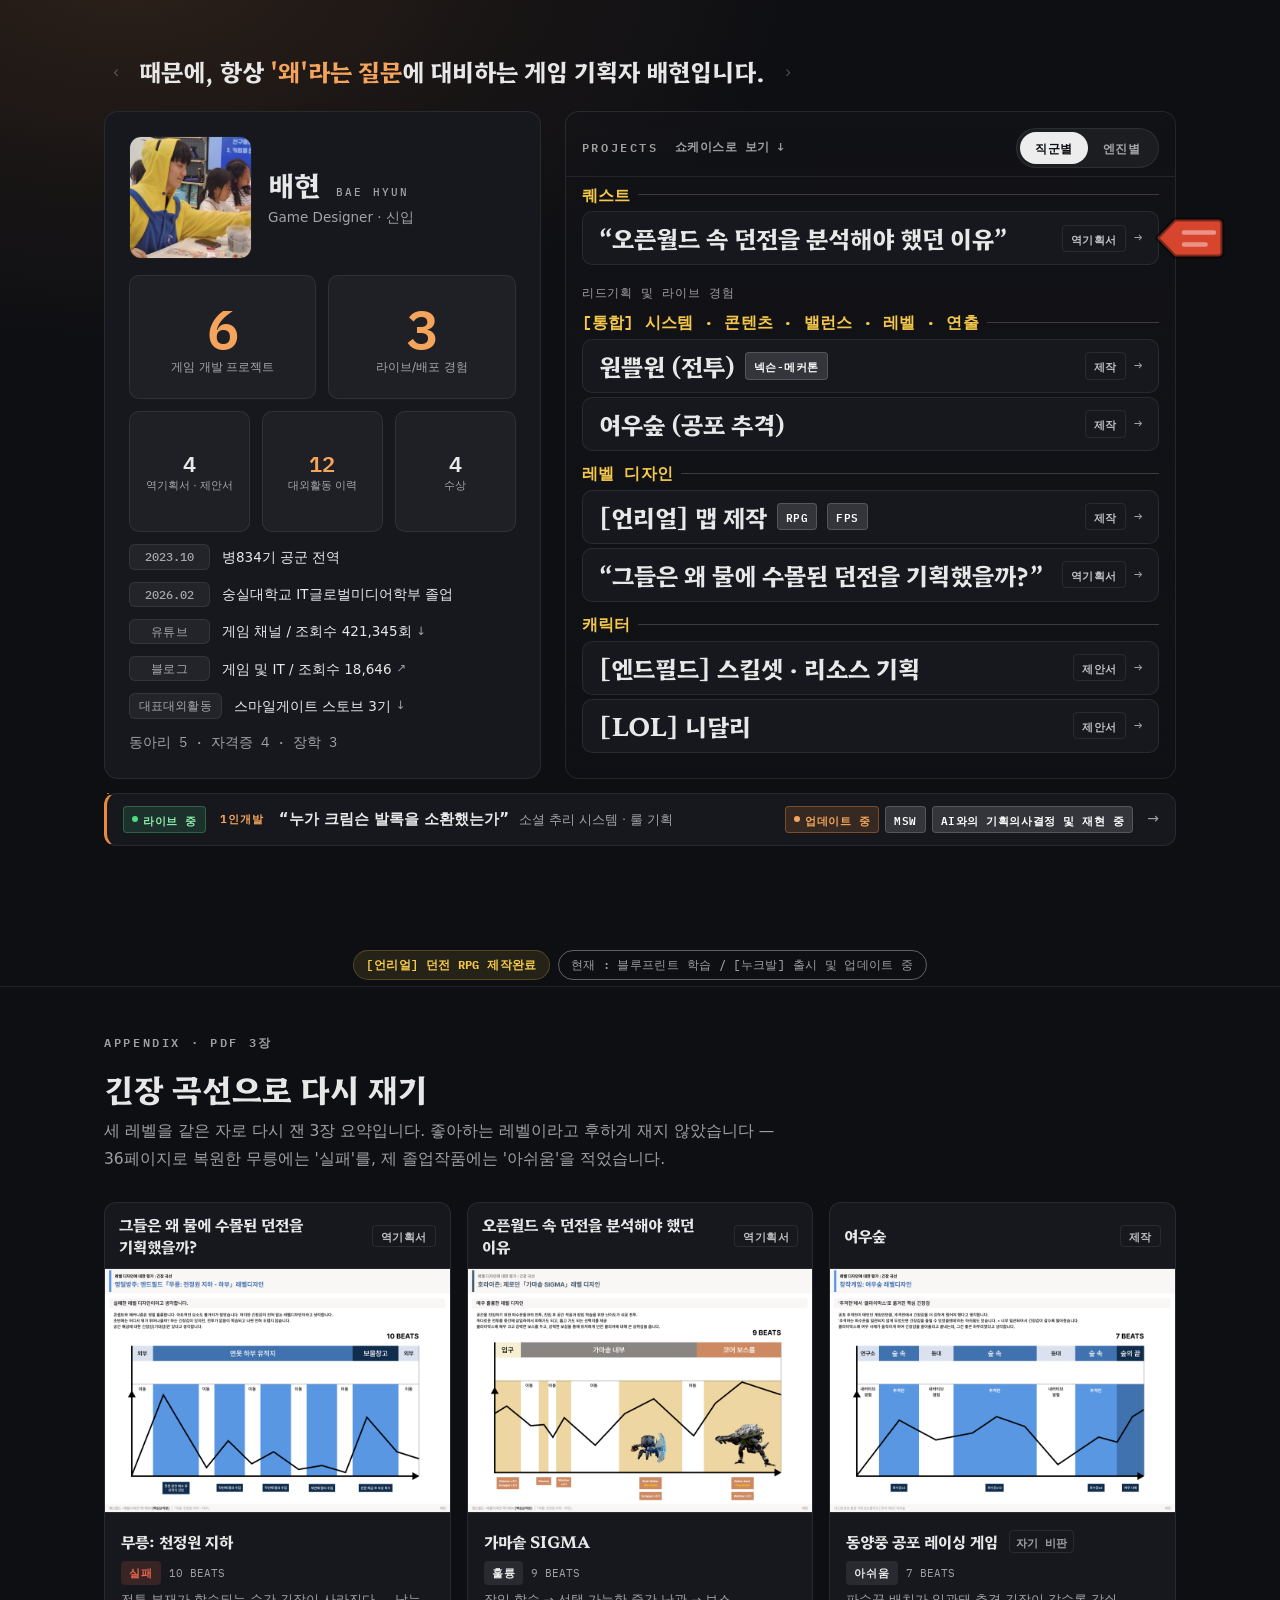
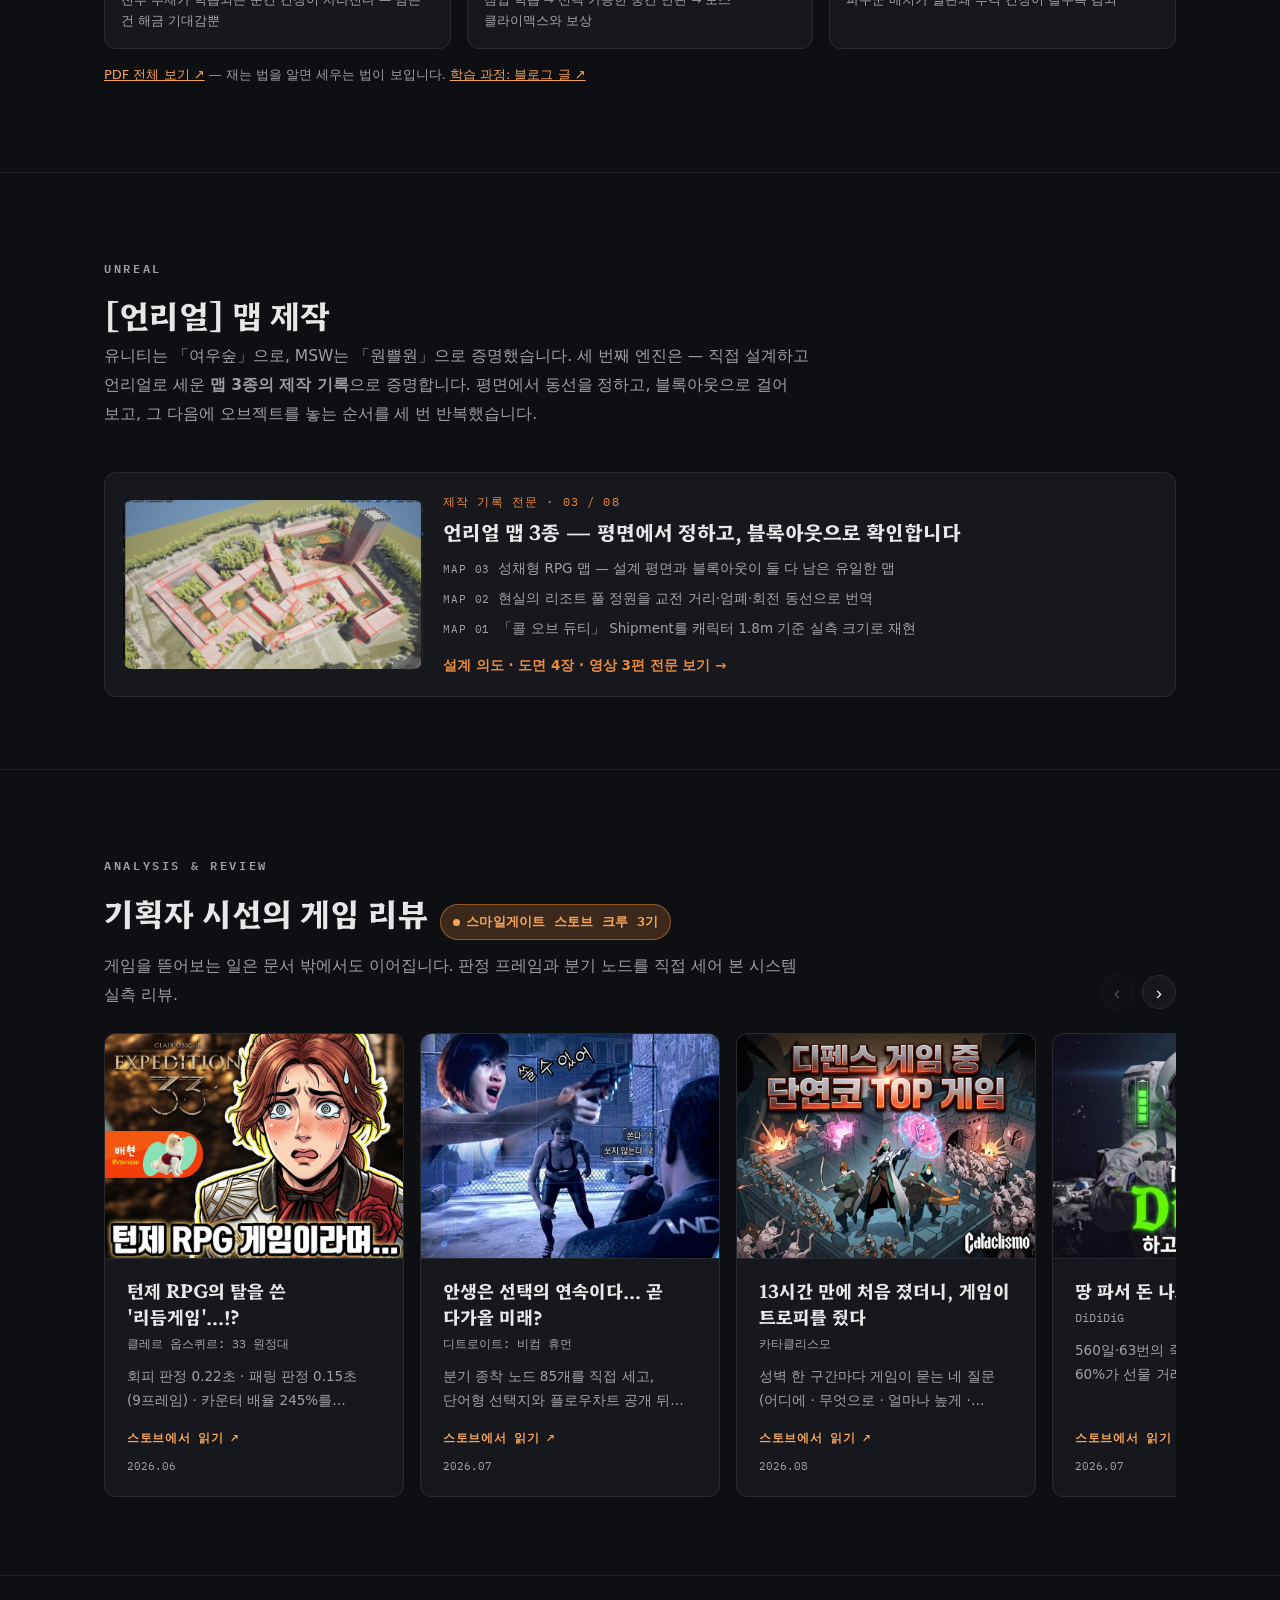
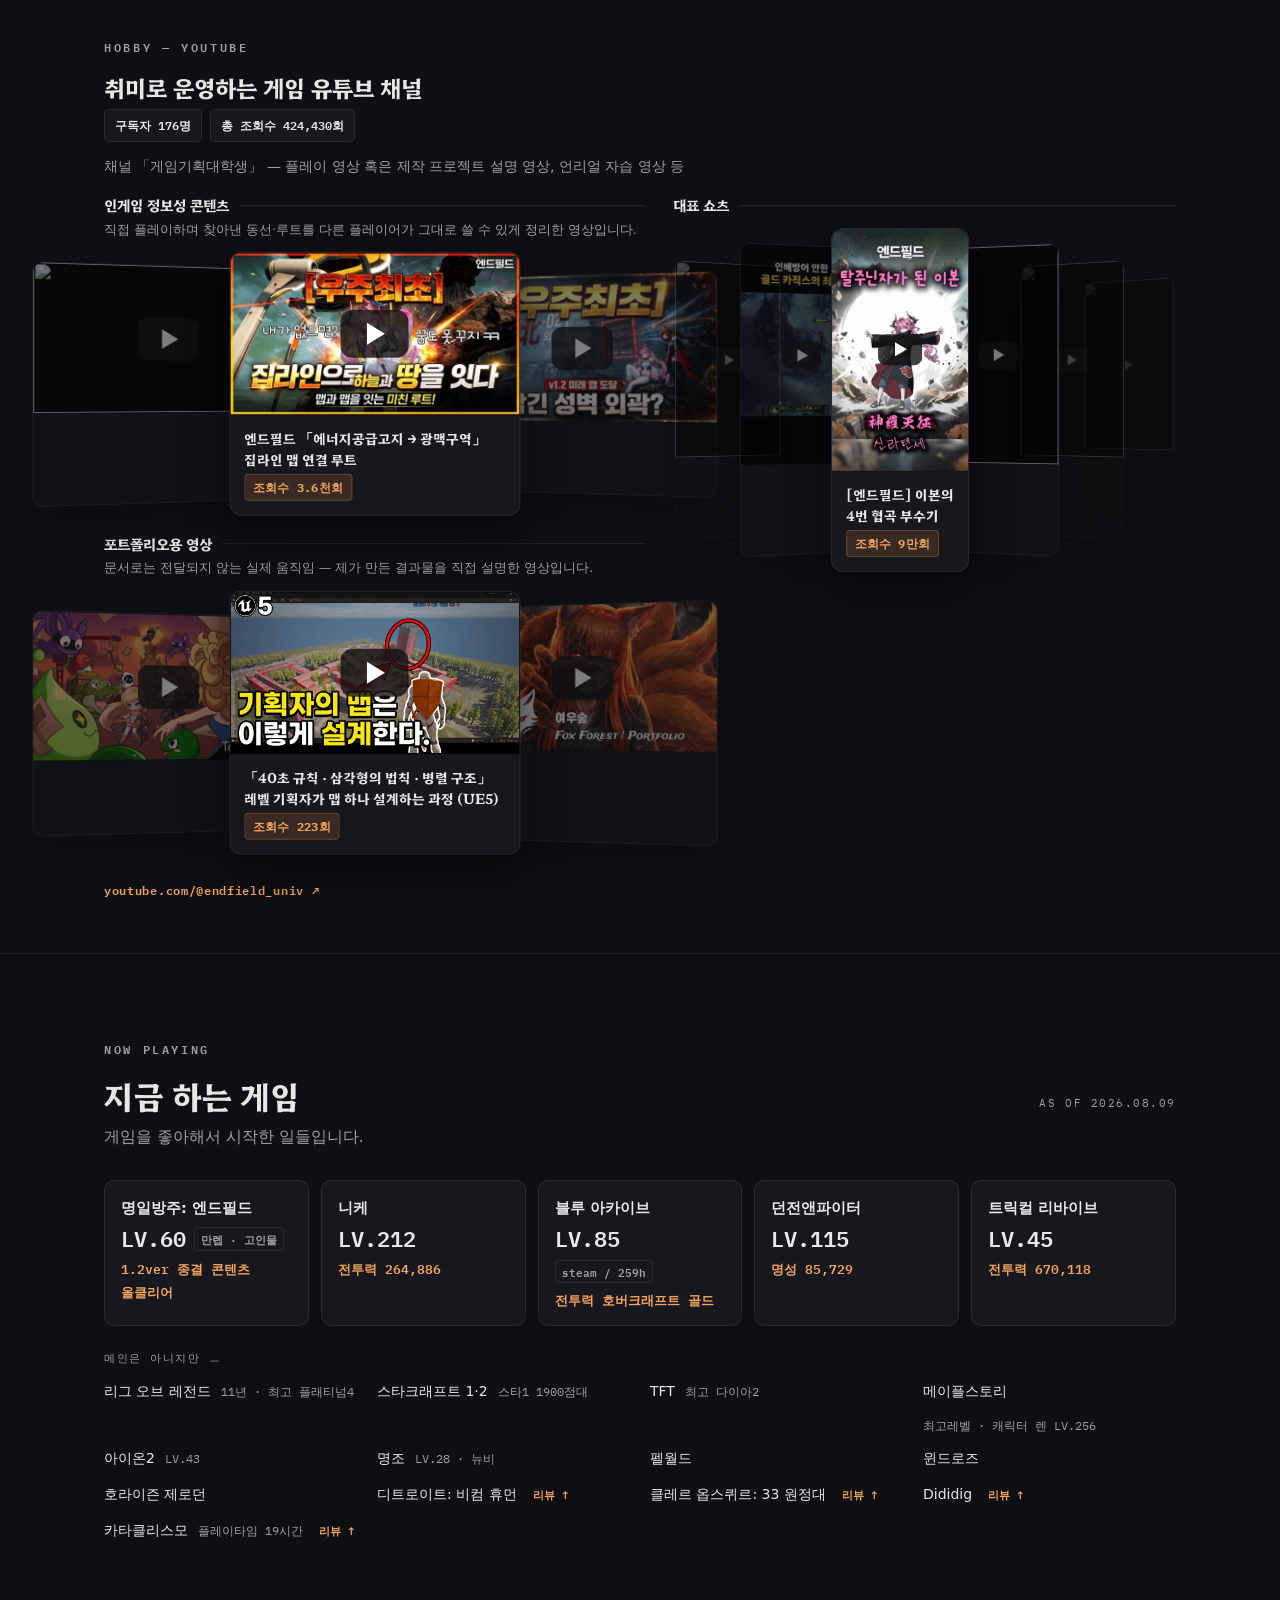
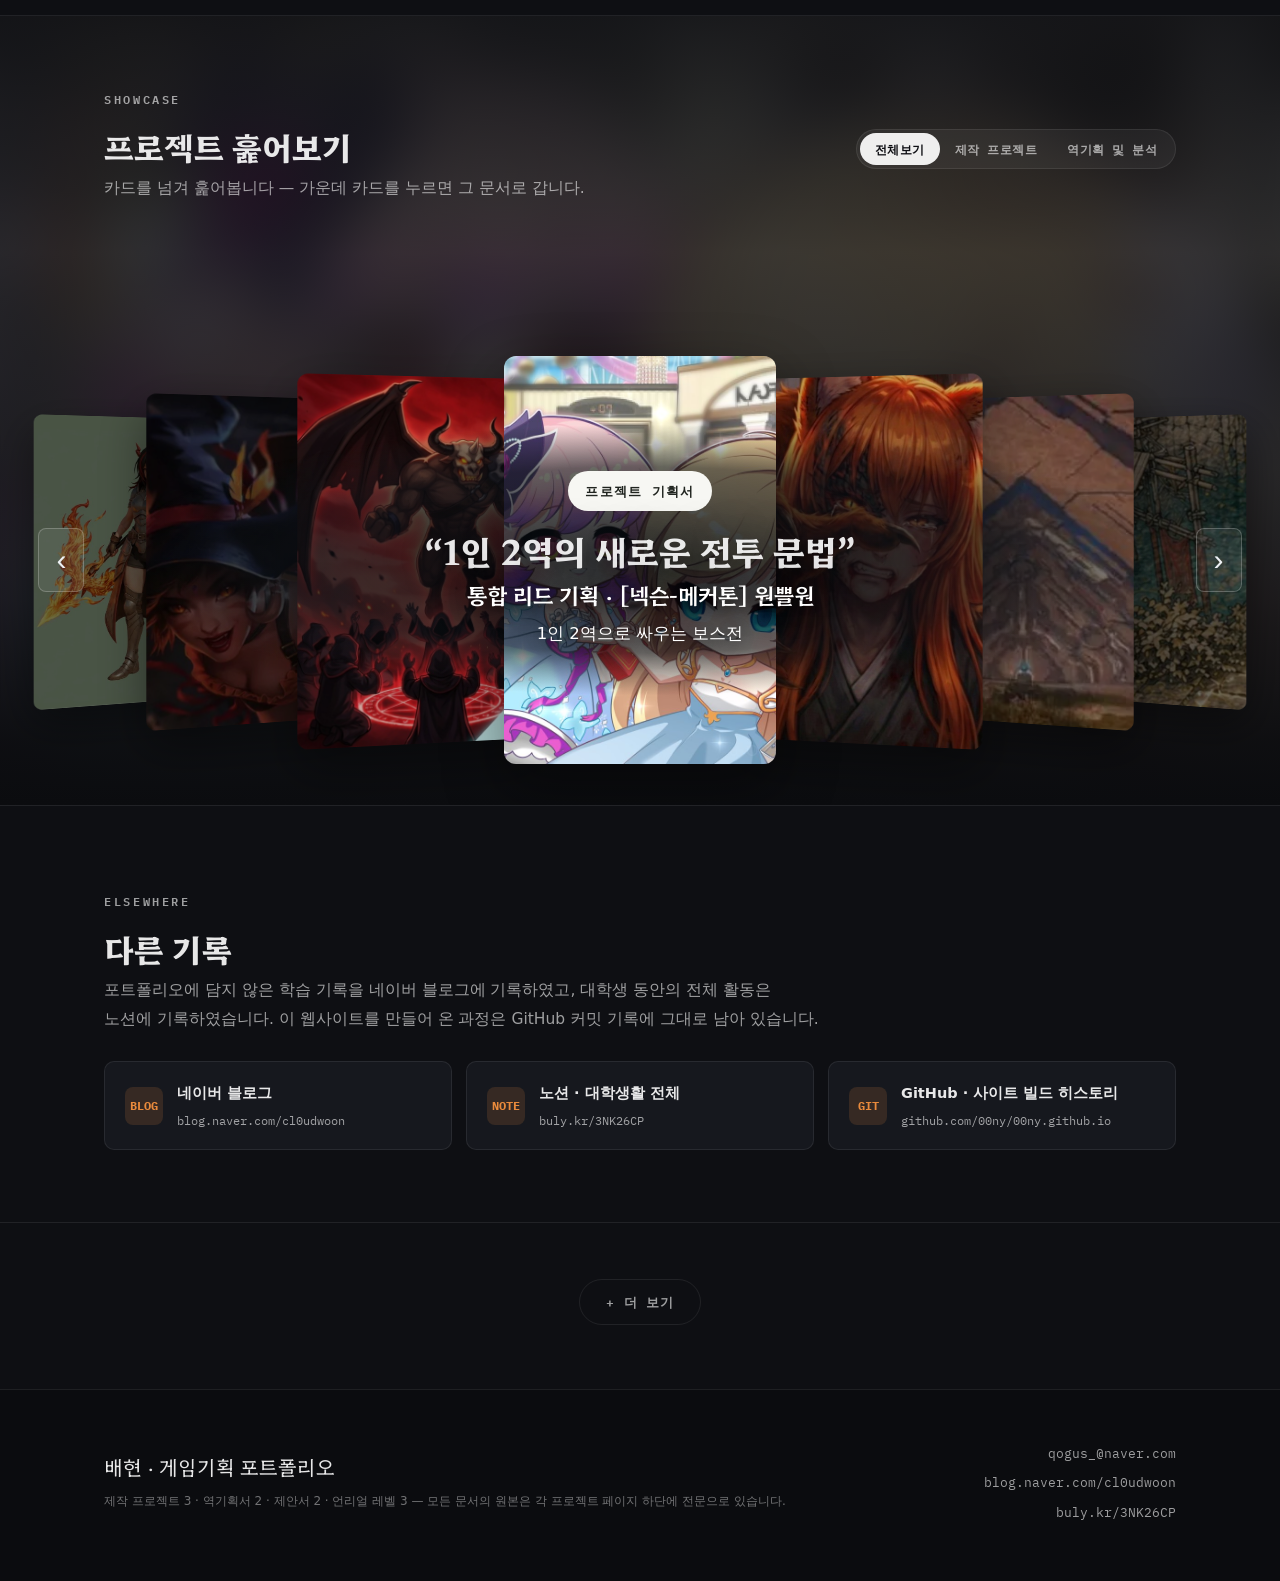
==== commit 135df1a8: "우클릭·드래그·저장 단축키 전면 차단, guard 를 11개 HTML 전부에 사용자 지시로 2026-07-20 의 완화를 되돌린다 — 그때는 '새 탭에서 열기가 잠겨 불편하다'며 " ====
--- a/sections.html
+++ b/sections.html
@@ -22,7 +22,7 @@
 <link rel="preconnect" href="https://fonts.googleapis.com">
 <link rel="preconnect" href="https://fonts.gstatic.com" crossorigin>
 <link rel="preconnect" href="https://cdn.jsdelivr.net" crossorigin>
-<link rel="stylesheet" href="assets/style.css?v=20260822d">
+<link rel="stylesheet" href="assets/style.css?v=20260903a">
 <!-- ═══ 웹폰트 — 렌더를 막지 않는다 ═══════════════════════════════════════════
      ★ media="print" → onload 에서 'all' 로 뒤집는 건 오타가 아니라 의도다.
        외부 스타일시트가 **렌더 차단**이면 첫 레이아웃이 그것을 기다리는데,
@@ -2940,8 +2940,8 @@
   dispatchEvent(new Event('resize'));
 })();
 </script>
-<script src="assets/smooth-scroll.js?v=20260822d" defer></script>
-<script src="assets/analytics.js?v=20260822d" defer></script>
-<script src="assets/guard.js?v=20260822d" defer></script>
+<script src="assets/smooth-scroll.js?v=20260903a" defer></script>
+<script src="assets/analytics.js?v=20260903a" defer></script>
+<script src="assets/guard.js?v=20260903a" defer></script>
 </body>
 </html>
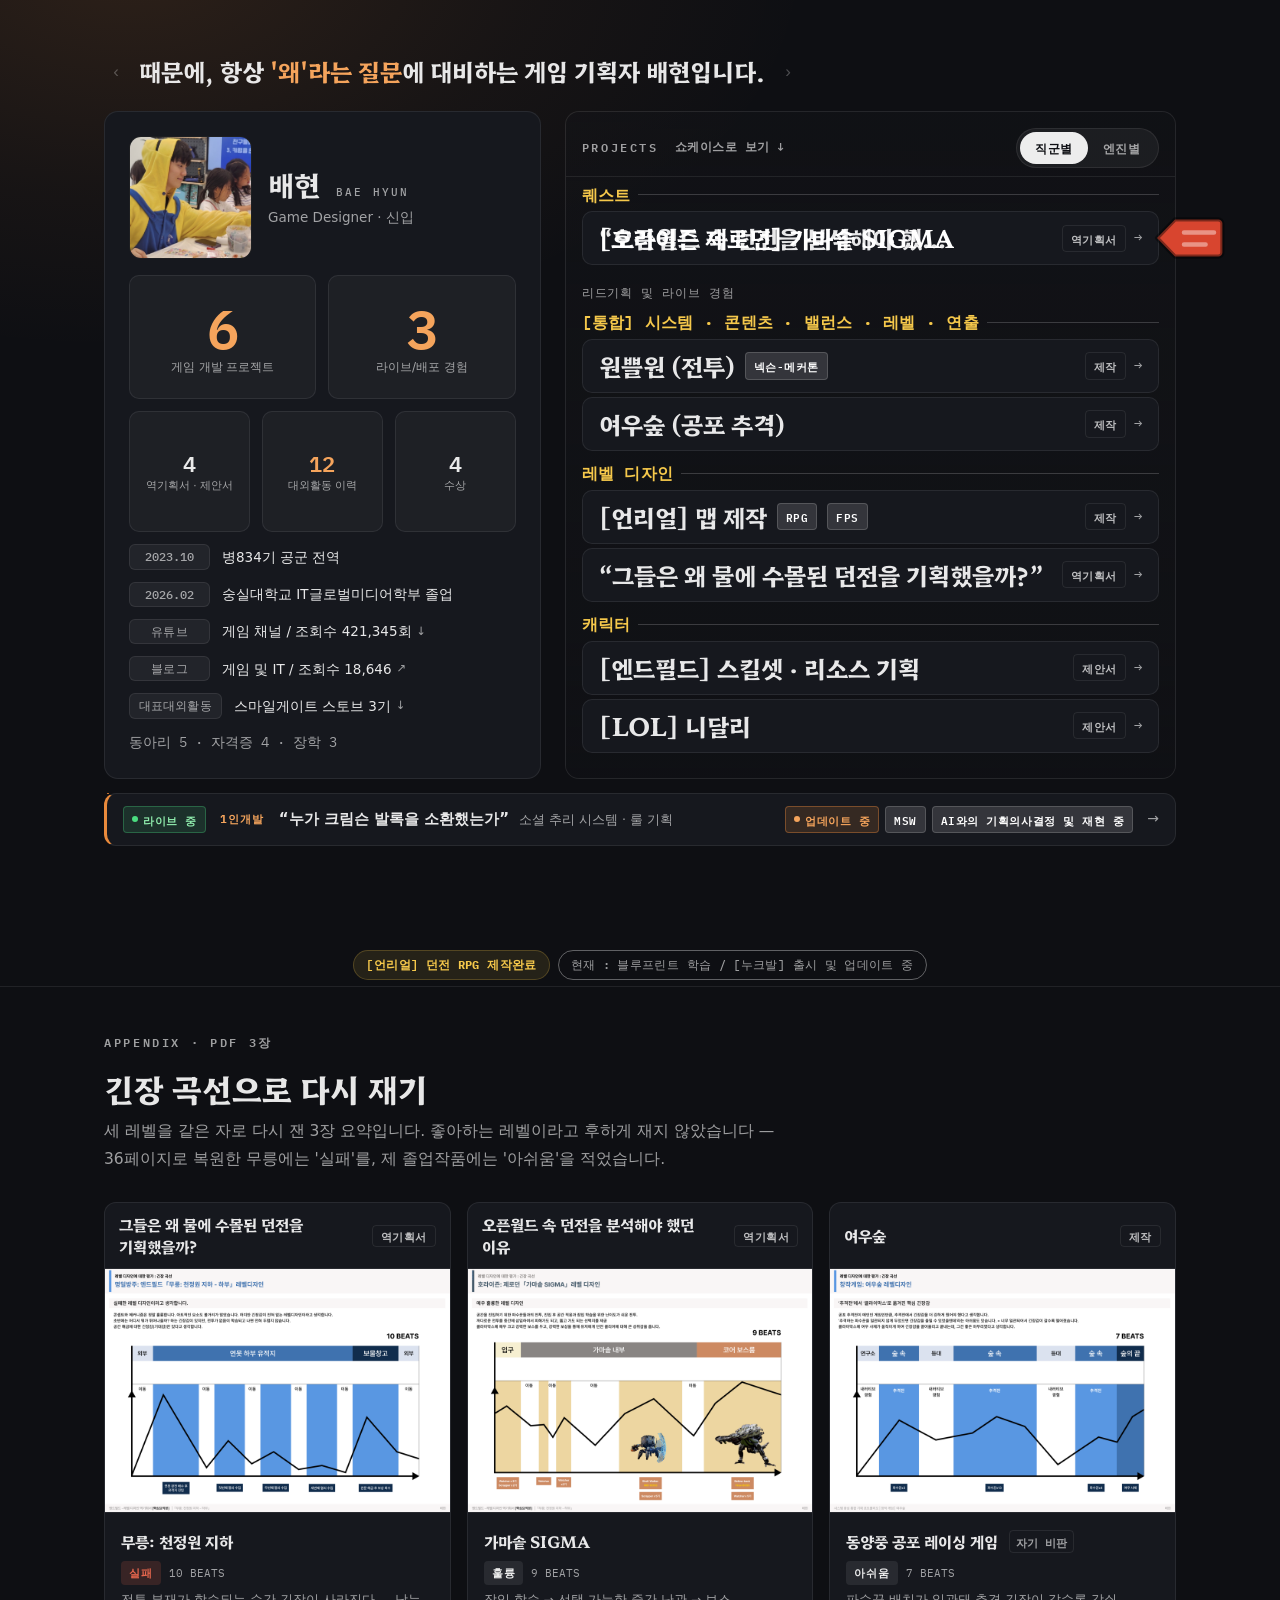
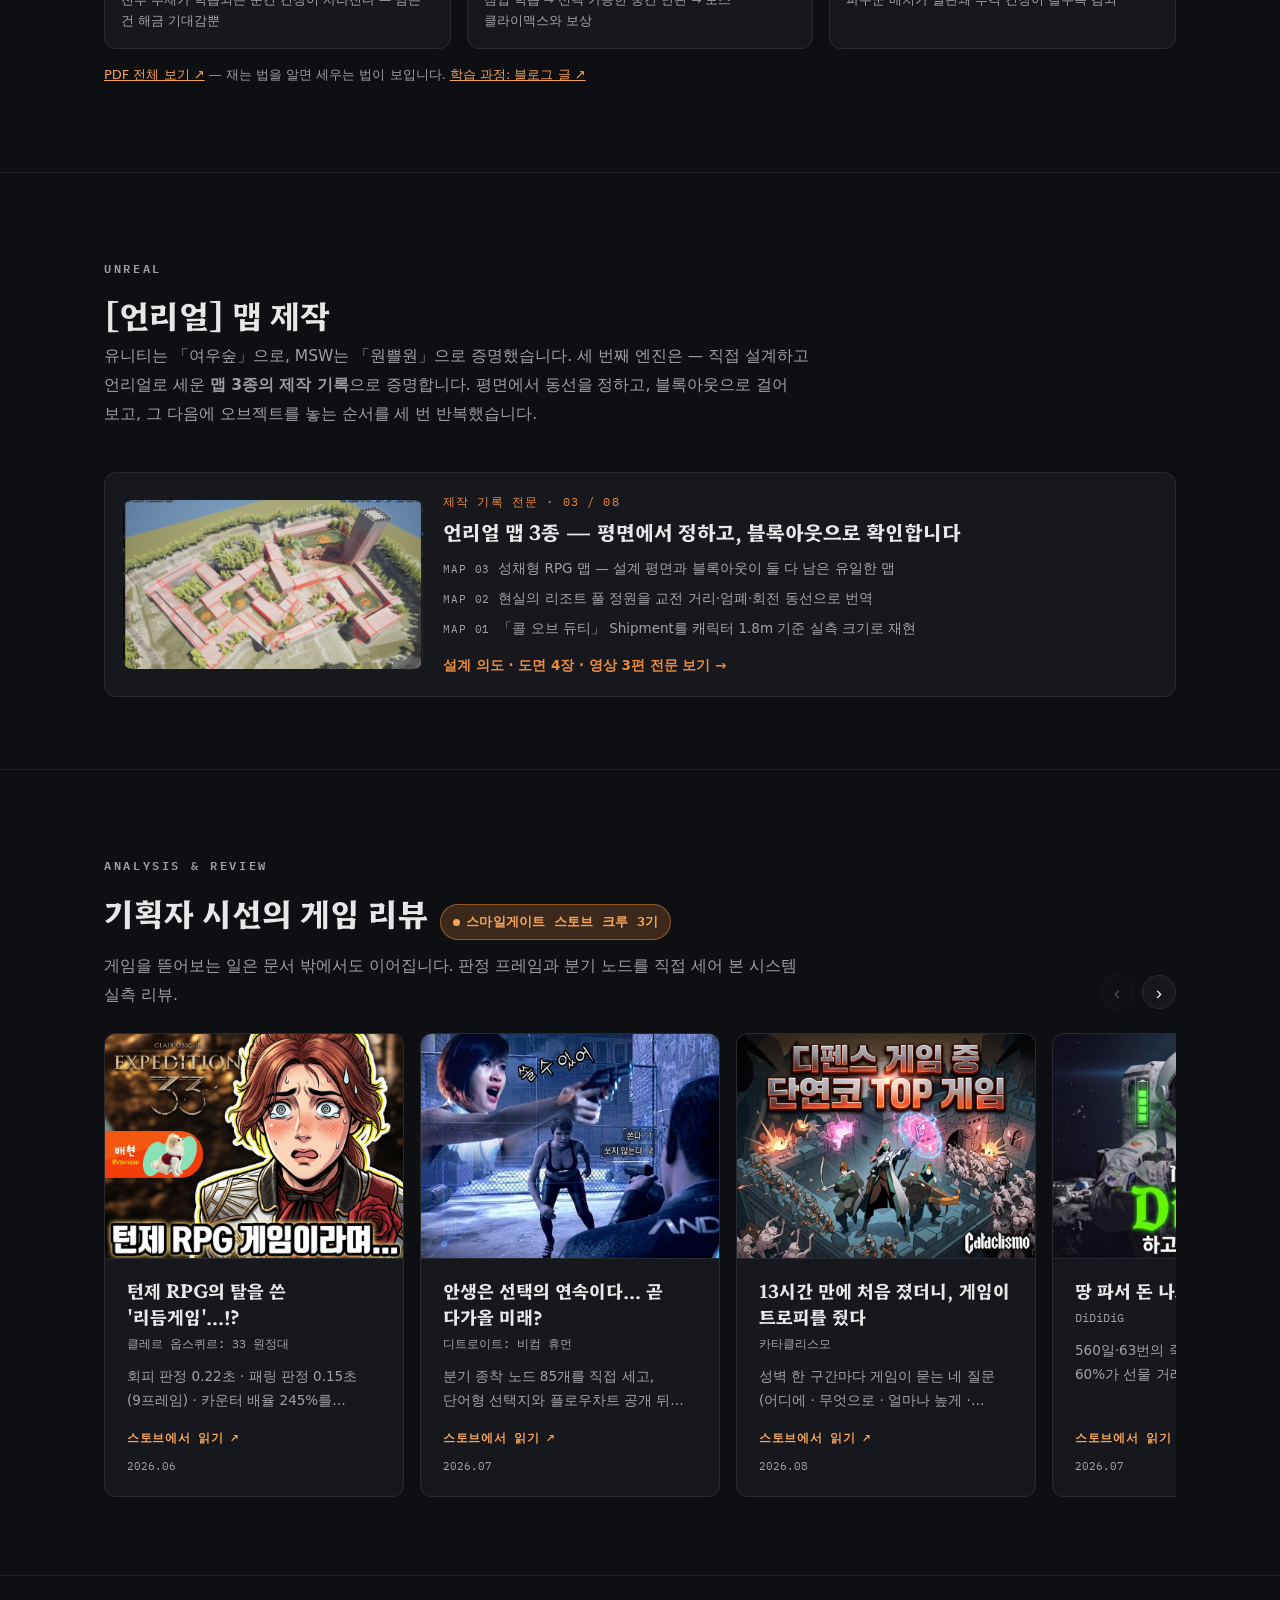
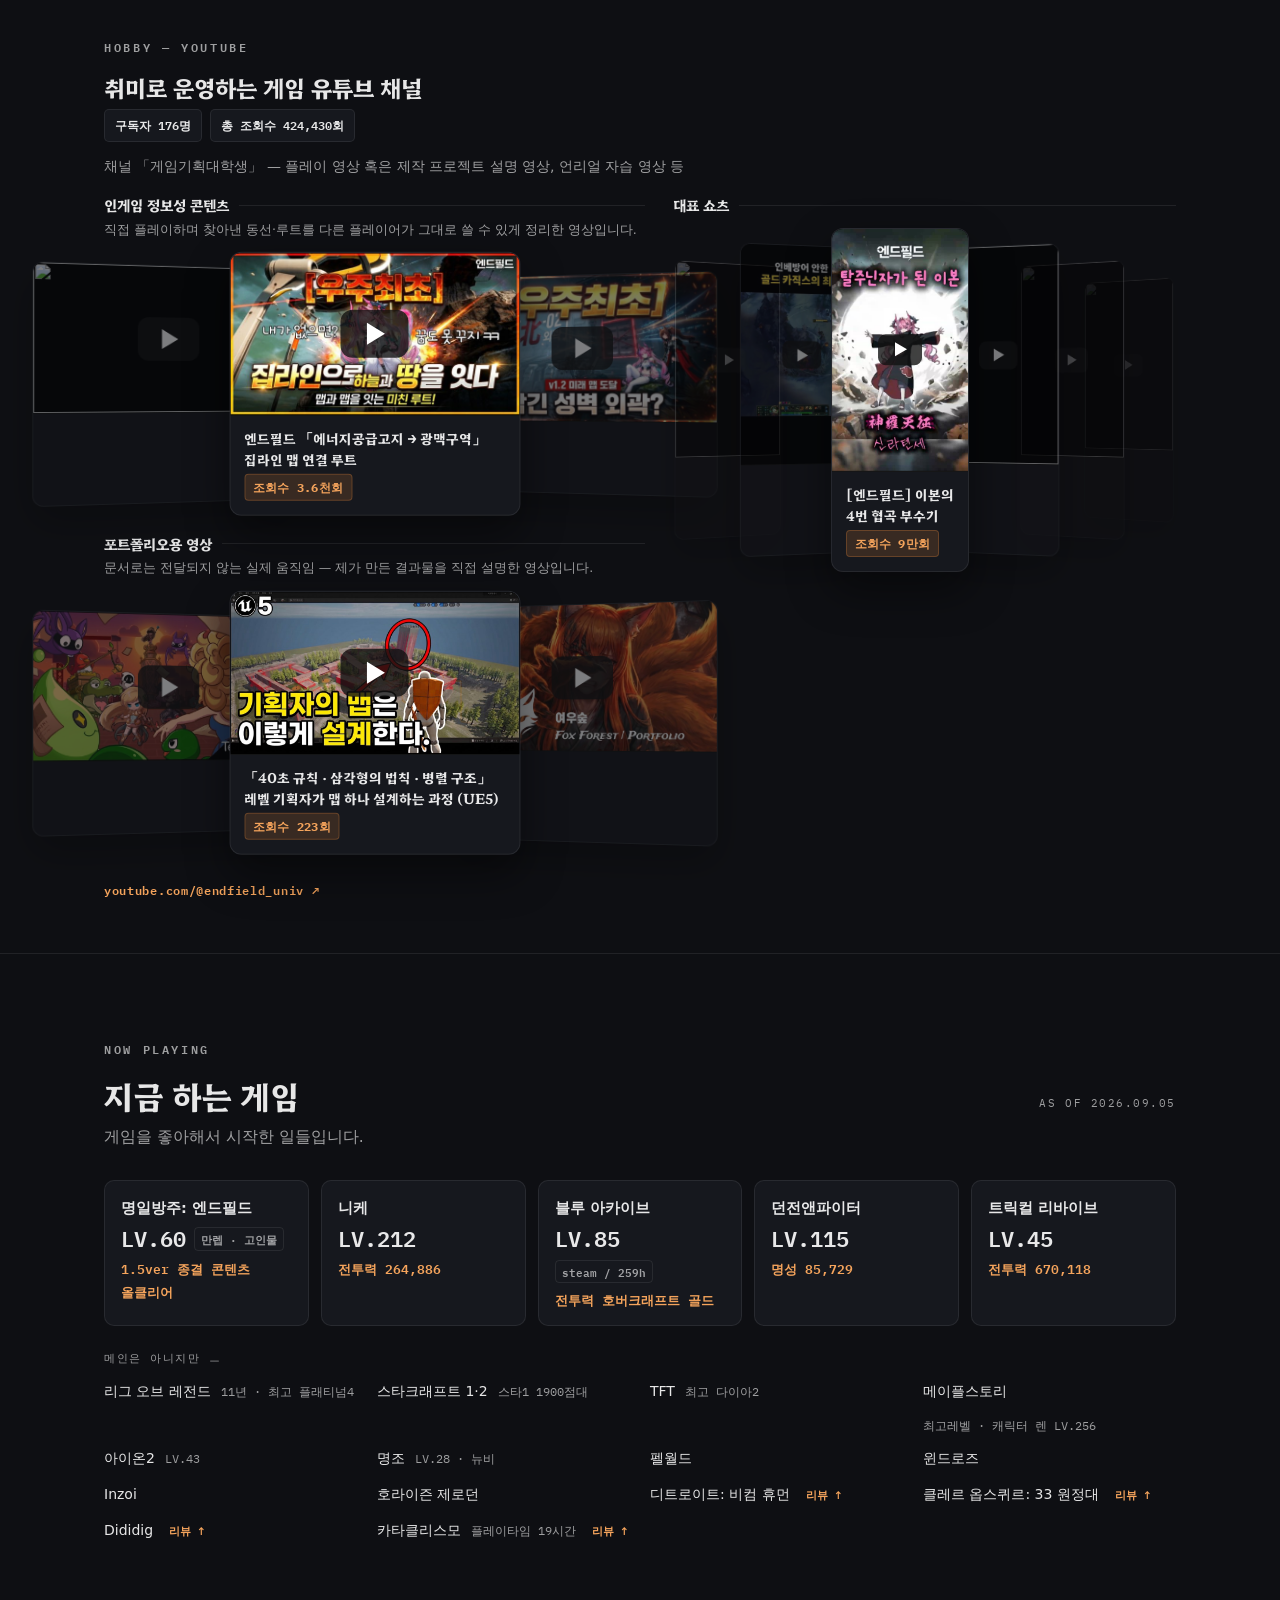
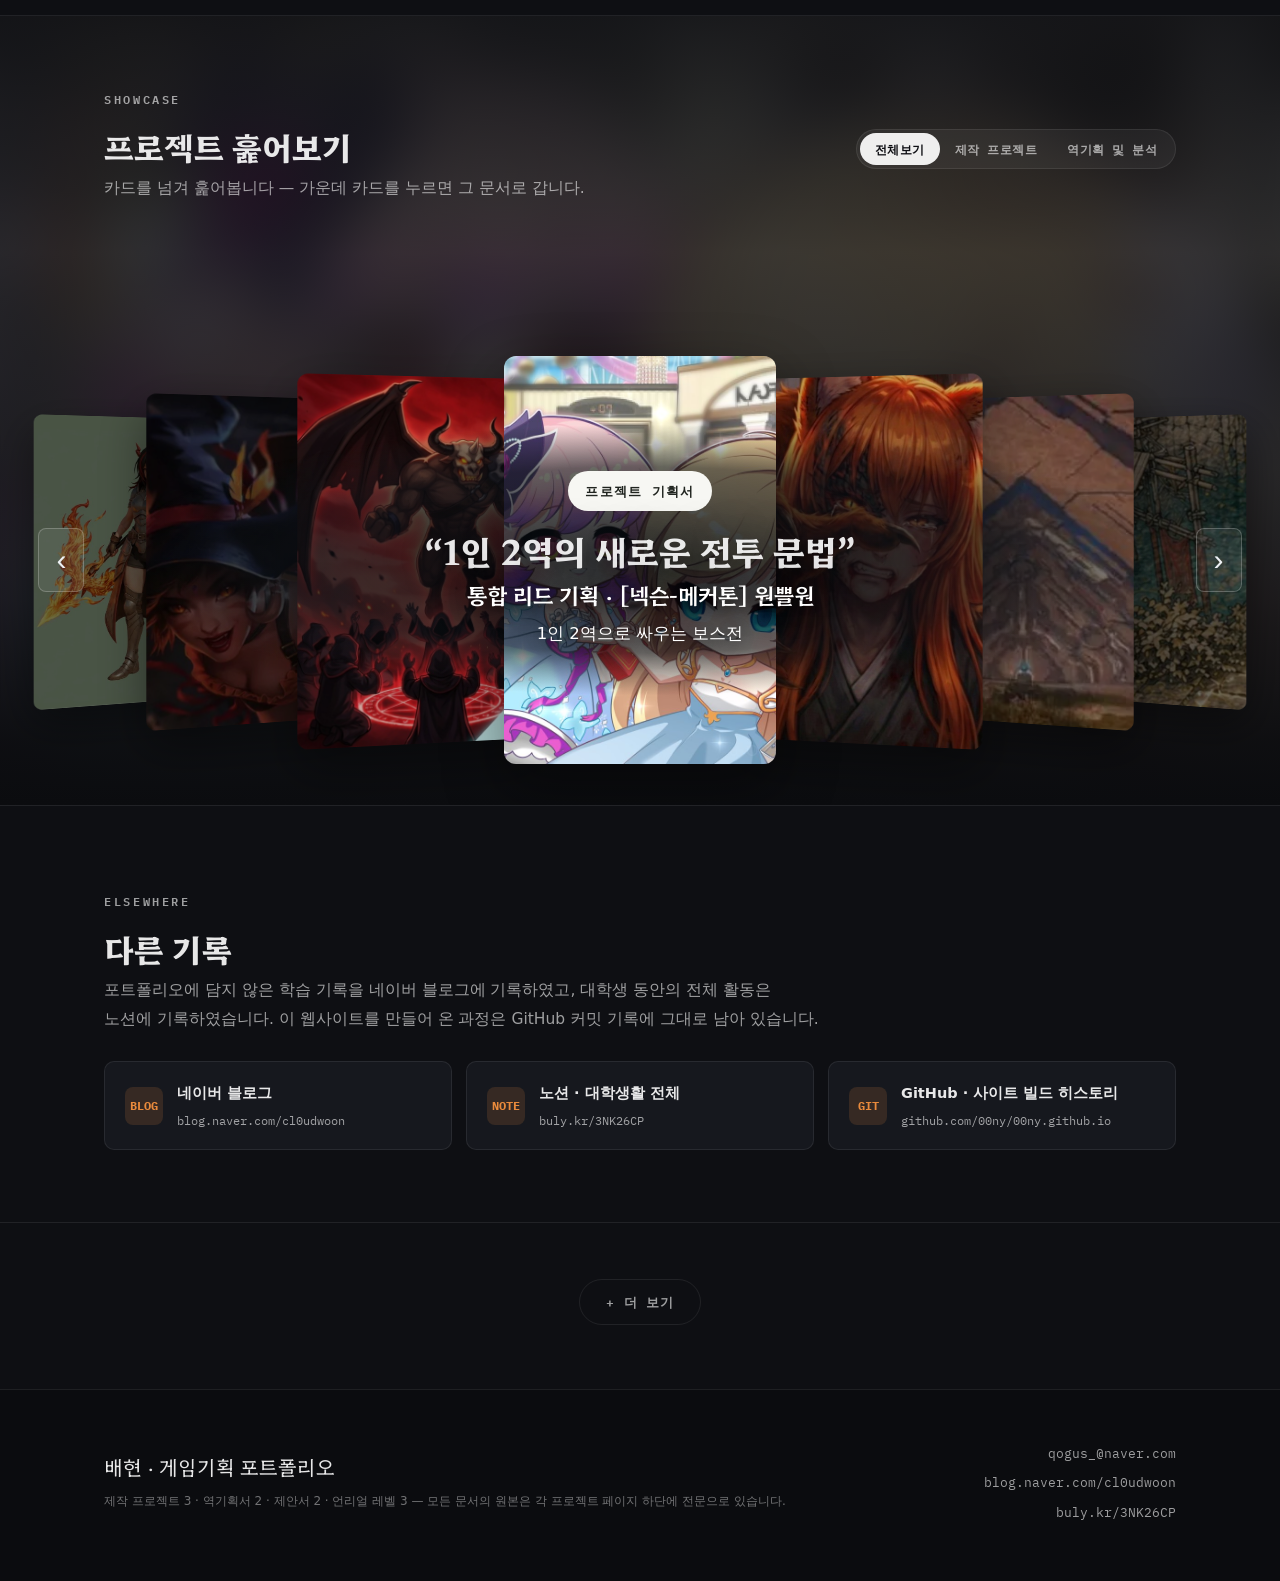
==== commit 3e7bbe68: "sections.html 의 플레이 데이터 3줄을 index 와 맞춤 옛 세로형 홈도 같은 ADMIN:PLAY 블록을 실제로 렌더하는데, 지난 라운드가 index.html 만 고쳐" ====
--- a/sections.html
+++ b/sections.html
@@ -2147,10 +2147,10 @@
      아래 표는 '반영하기'가 DB에서 자동 생성하므로 직접 고치지 마세요.
    ═══════════════════════════════════════════════════════════════════════ */
 /* ADMIN:PLAY START */
-const PLAY_ASOF = '2026.08.09';
+const PLAY_ASOF = '2026.09.05';
 // 카드 게임: name · lv · note(상태 칩: 만렙/뉴비) · remark(특이사항 — 자유 입력·강조)
 const PLAY_GAMES = [
-  { name:'명일방주: 엔드필드', lv:'LV.60', note:'만렙 · 고인물', remark:'1.2ver 종결 콘텐츠 올클리어' },
+  { name:'명일방주: 엔드필드', lv:'LV.60', note:'만렙 · 고인물', remark:'1.5ver 종결 콘텐츠 올클리어' },
   { name:'니케', lv:'LV.212', remark:'전투력 264,886' },
   { name:'블루 아카이브', lv:'LV.85', note:'steam / 259h', remark:'전투력 호버크래프트 골드' },
   { name:'던전앤파이터', lv:'LV.115', remark:'명성 85,729' },
@@ -2166,6 +2166,7 @@
   { name:'명조', sub:'LV.28 · 뉴비' },
   { name:'펠월드' },
   { name:'윈드로즈' },
+  { name:'Inzoi' },
   { name:'호라이즌 제로던' },
   { name:'디트로이트: 비컴 휴먼', review:true },
   { name:'클레르 옵스퀴르: 33 원정대', review:true },
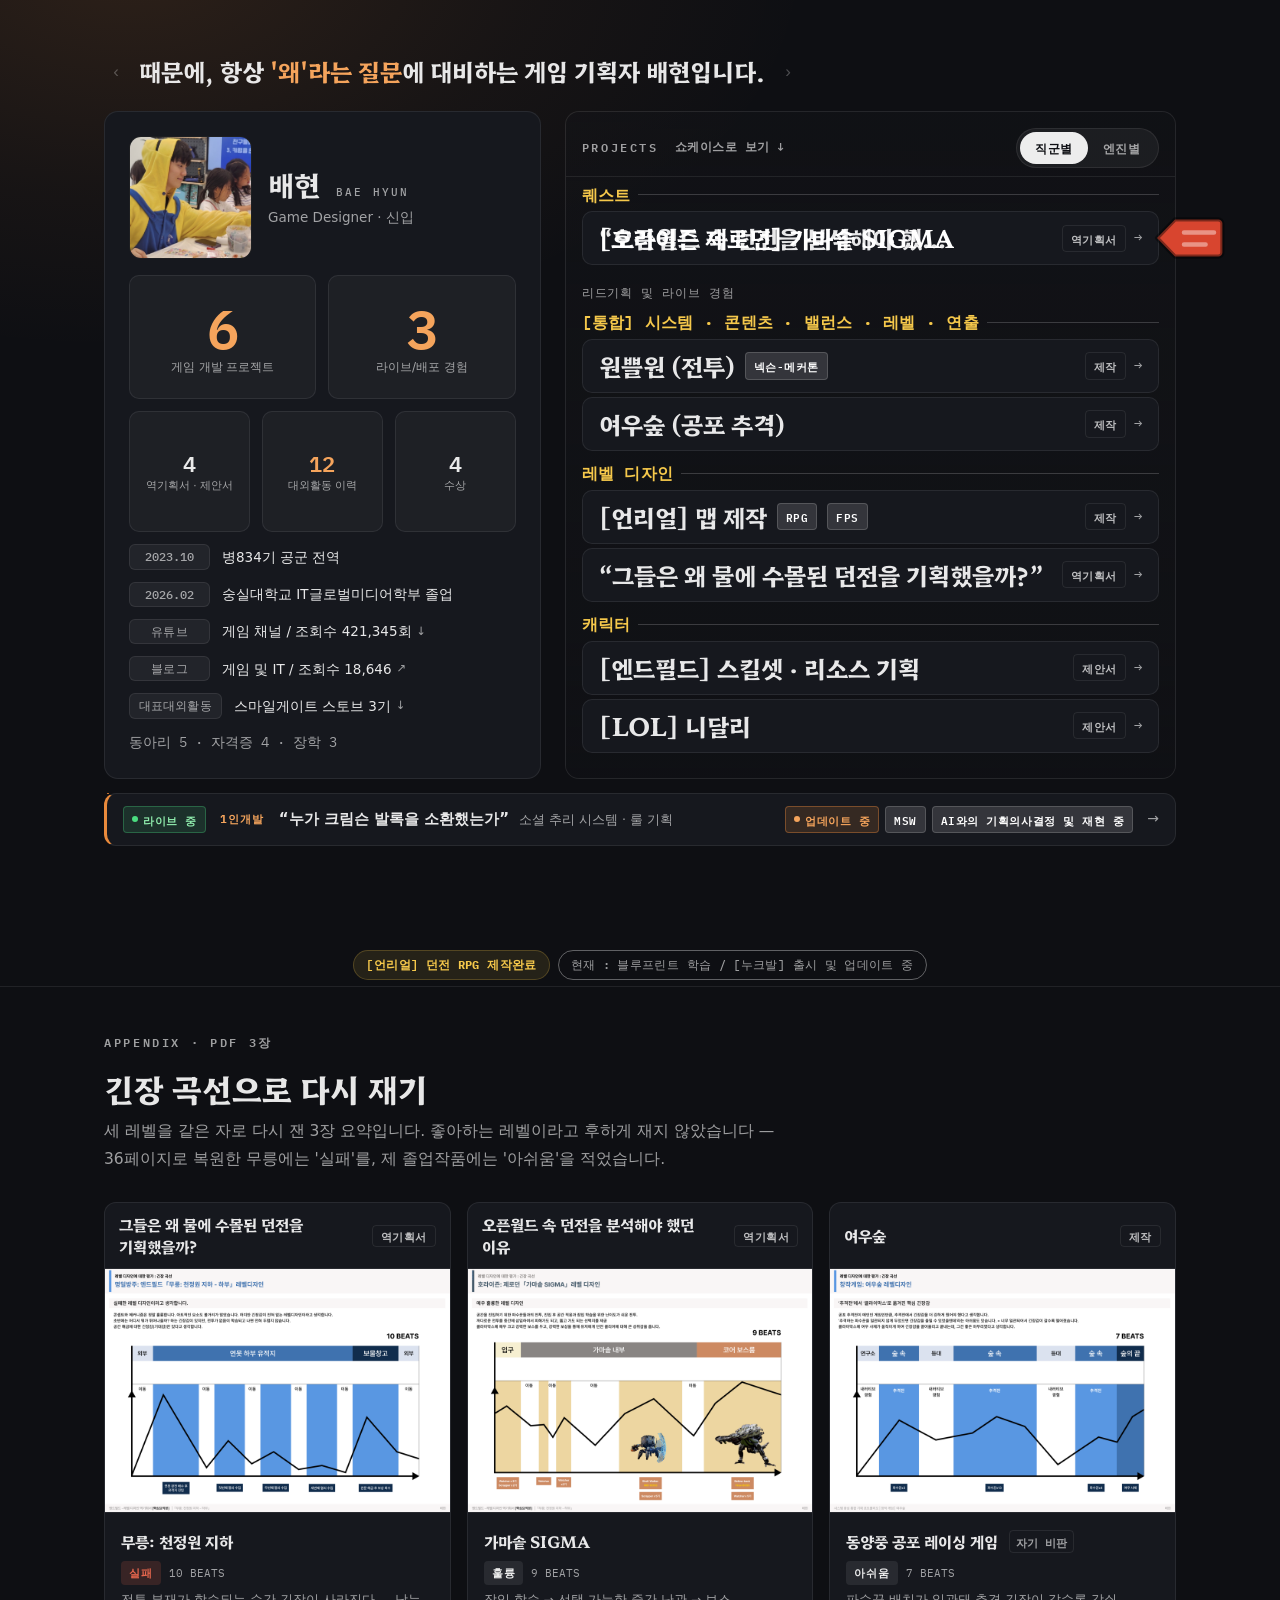
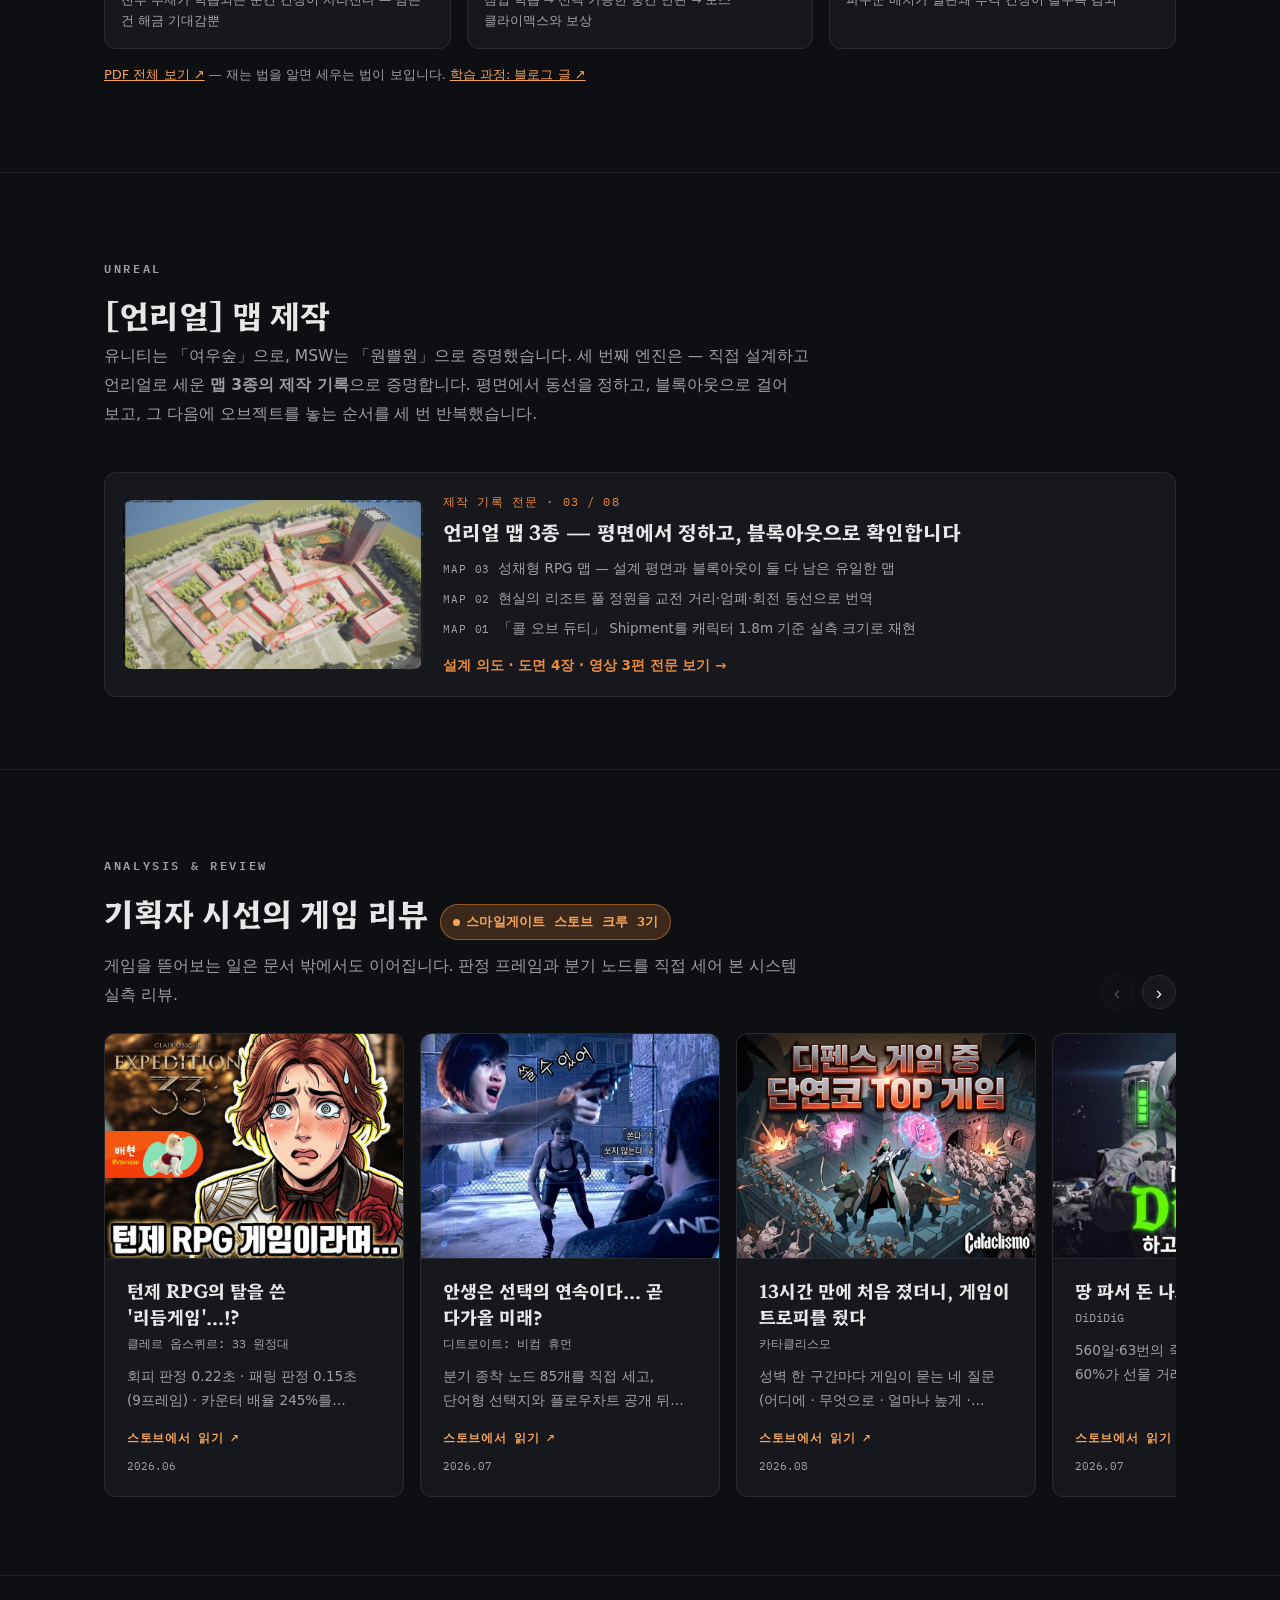
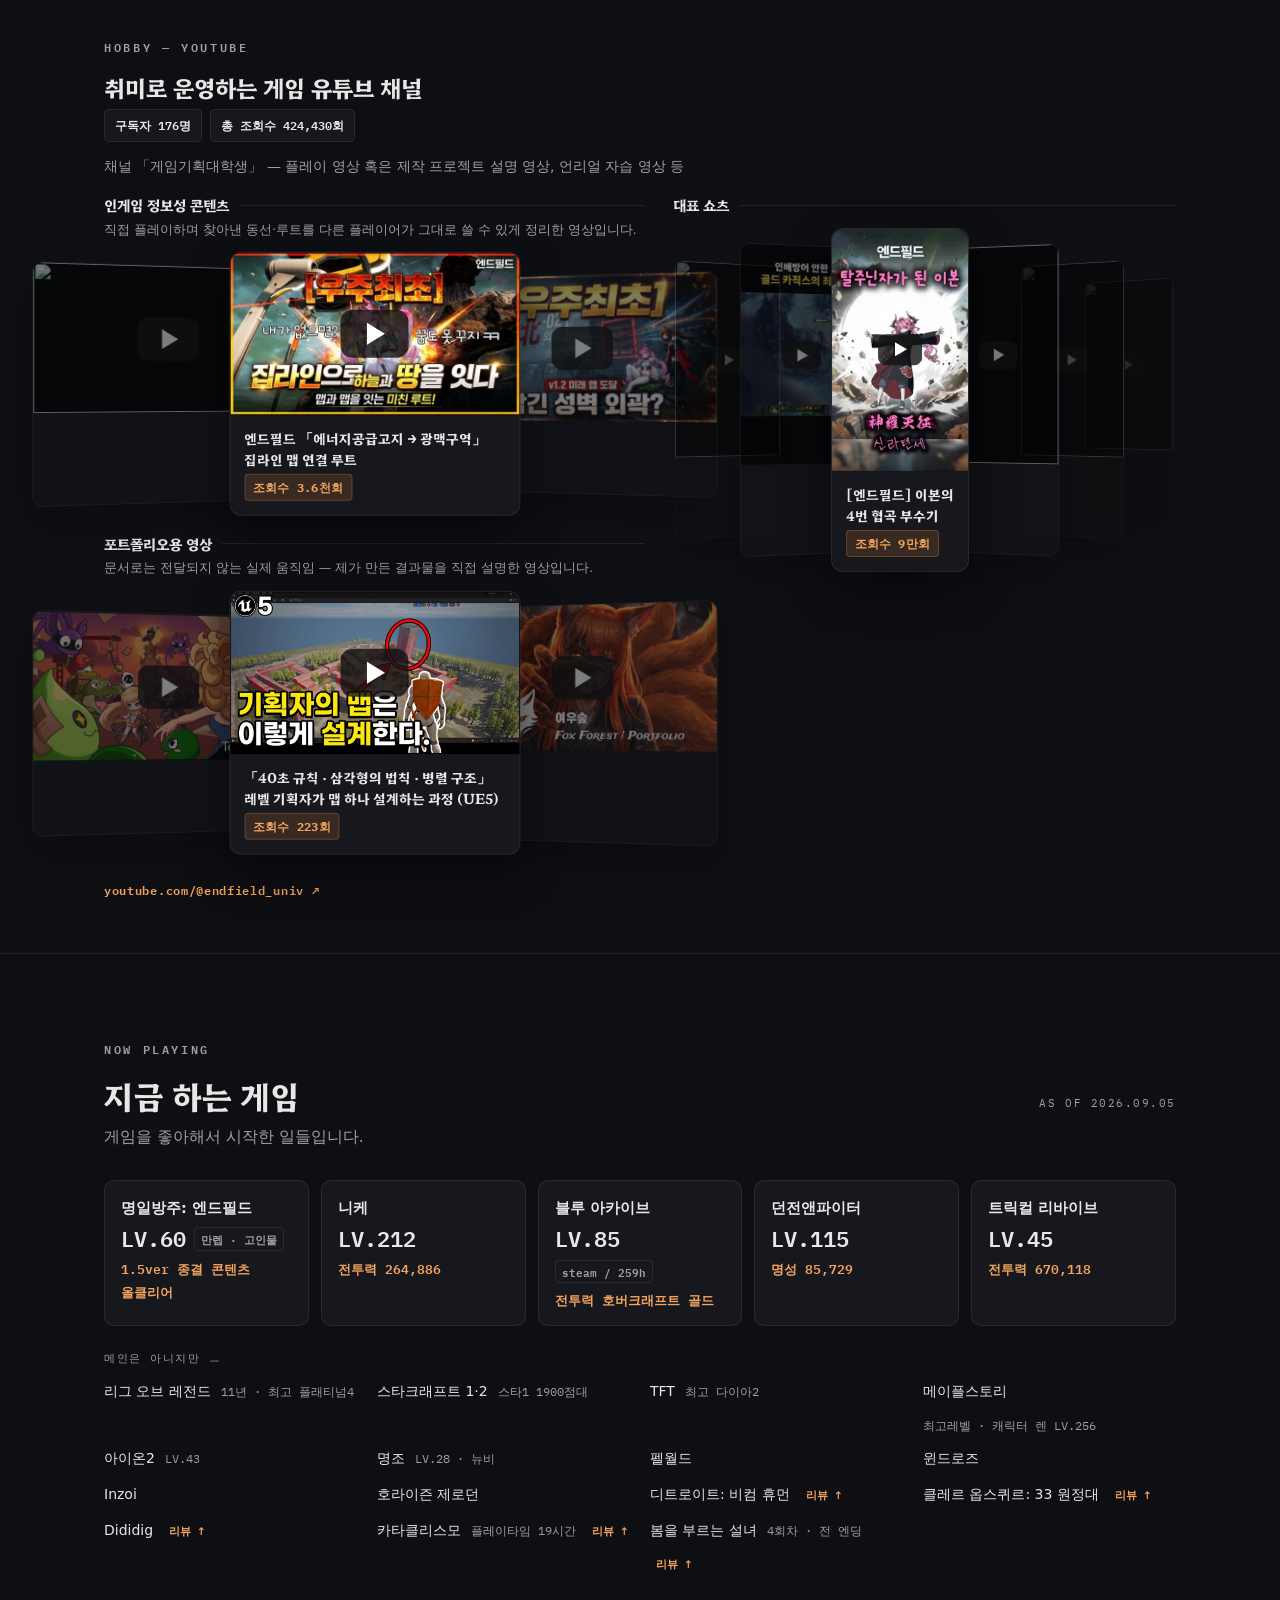
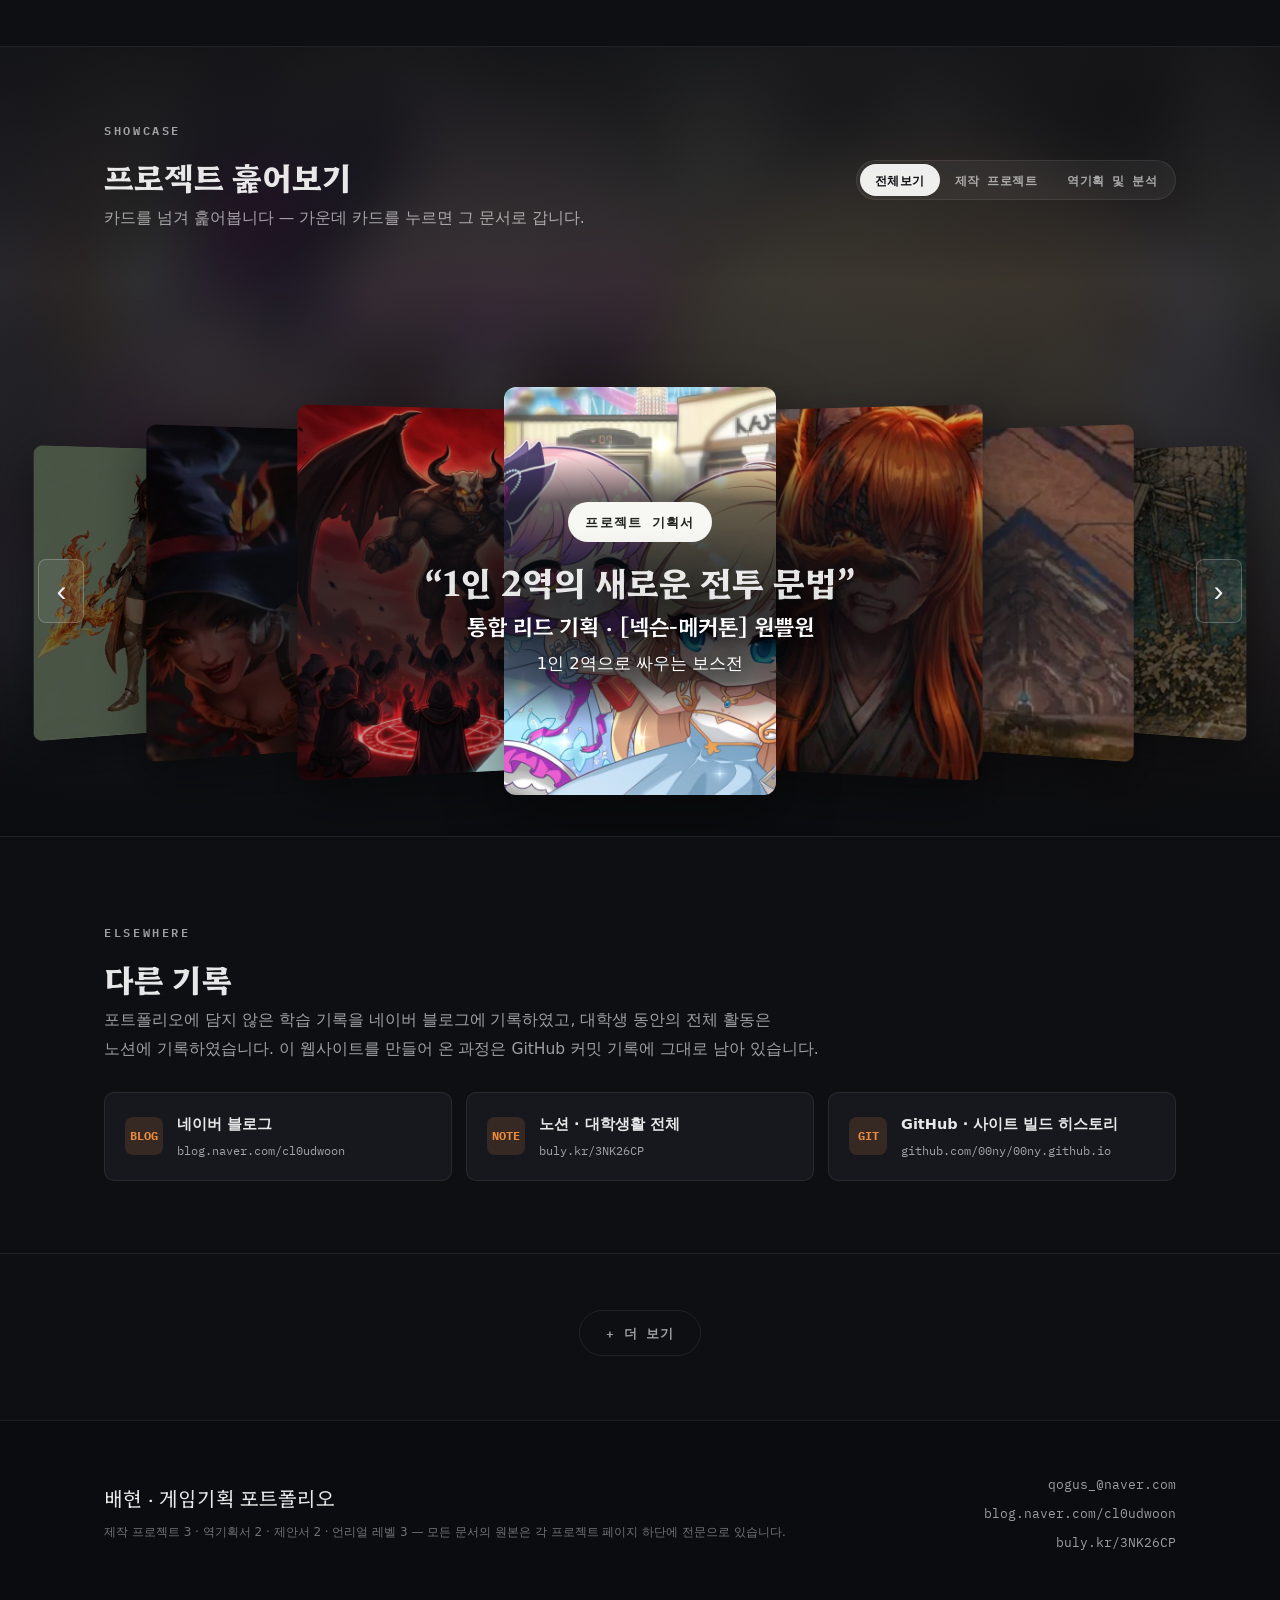
==== commit 38f35825: "sections.html 의 리뷰·플레이 블록을 index 와 맞춤 관리자 DB 에 설녀 리뷰를 넣자 publish 가 sections.html 의 두 마커에도 같은 내용을 써넣으" ====
--- a/sections.html
+++ b/sections.html
@@ -551,6 +551,18 @@
       <span class="rvw-date">2026.07</span>
       </span>
     </a>
+    <a class="rvw" href="https://page.onstove.com/quarter/kr/view/14398376?boardKey=134147" target="_blank" rel="noopener">
+      <img class="rvw-thumb" src="assets/img/reviews/seolnyeo.jpg" alt="봄을 부르는 설녀 리뷰 대표 이미지 — 설녀 키 아트" loading="lazy" width="800" height="600">
+      <span class="rvw-body">
+      <b class="rvw-t">굳이 선(善)하게 살아야 할까?</b>
+      <span class="rvw-g">봄을 부르는 설녀</span>
+      <p class="rvw-d">히로인과 가까워지는 구실처럼 보이던 '스킨십으로 병을 고친다'가 실은 치료 진행도가 아니라
+      이별 진행도였던 구조를 짚고, 공략 루트가 없는 유나를 히로인이 아니라 작품의 논지로 세운 배치를
+      역추적한 시나리오 리뷰. 4회차로 전 엔딩 수집.</p>
+      <span class="rvw-m">스토브에서 읽기 ↗</span>
+      <span class="rvw-date">2026.09</span>
+      </span>
+    </a>
 <!-- ADMIN:REVIEWS END -->
 </div>
 </div>
@@ -2171,7 +2183,8 @@
   { name:'디트로이트: 비컴 휴먼', review:true },
   { name:'클레르 옵스퀴르: 33 원정대', review:true },
   { name:'Dididig', review:true },
-  { name:'카타클리스모', sub:'플레이타임 19시간', review:true }
+  { name:'카타클리스모', sub:'플레이타임 19시간', review:true },
+  { name:'봄을 부르는 설녀', sub:'4회차 · 전 엔딩', review:true }
 ];
 /* ADMIN:PLAY END */
 (function(){
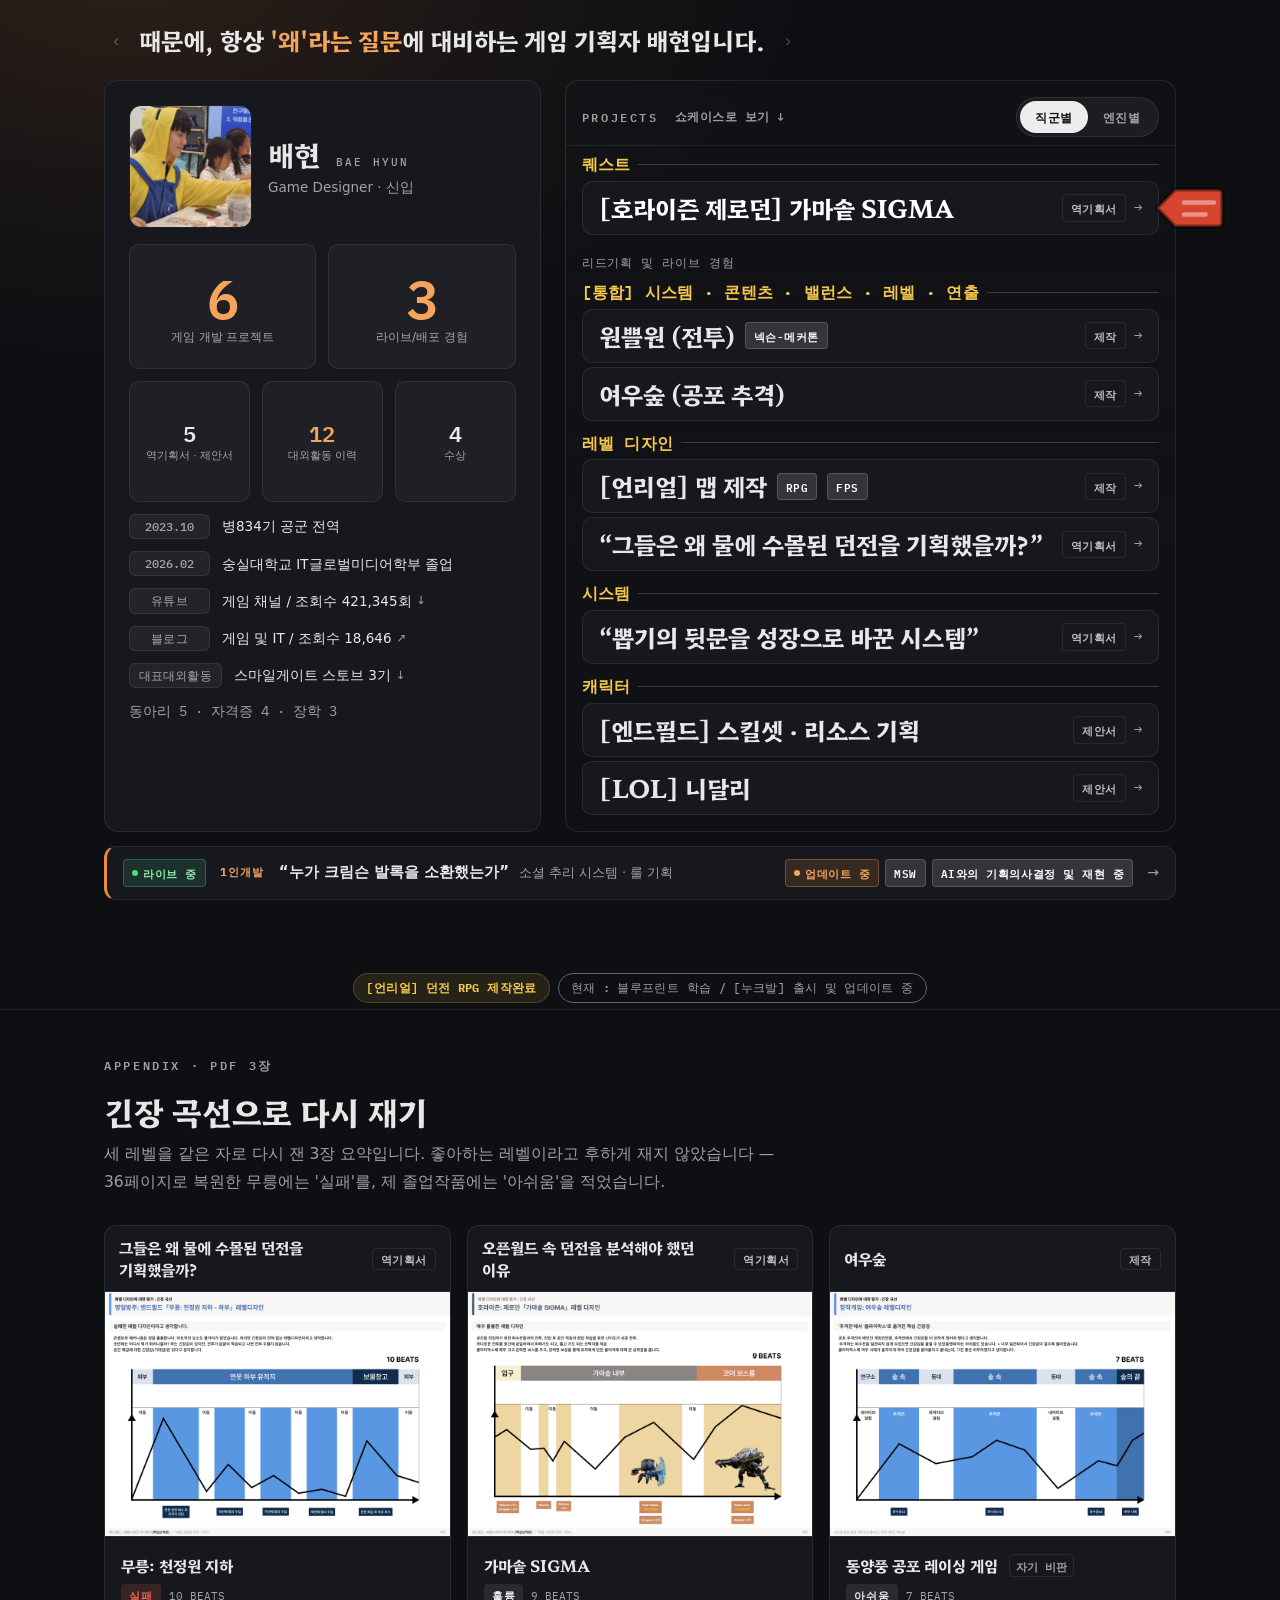
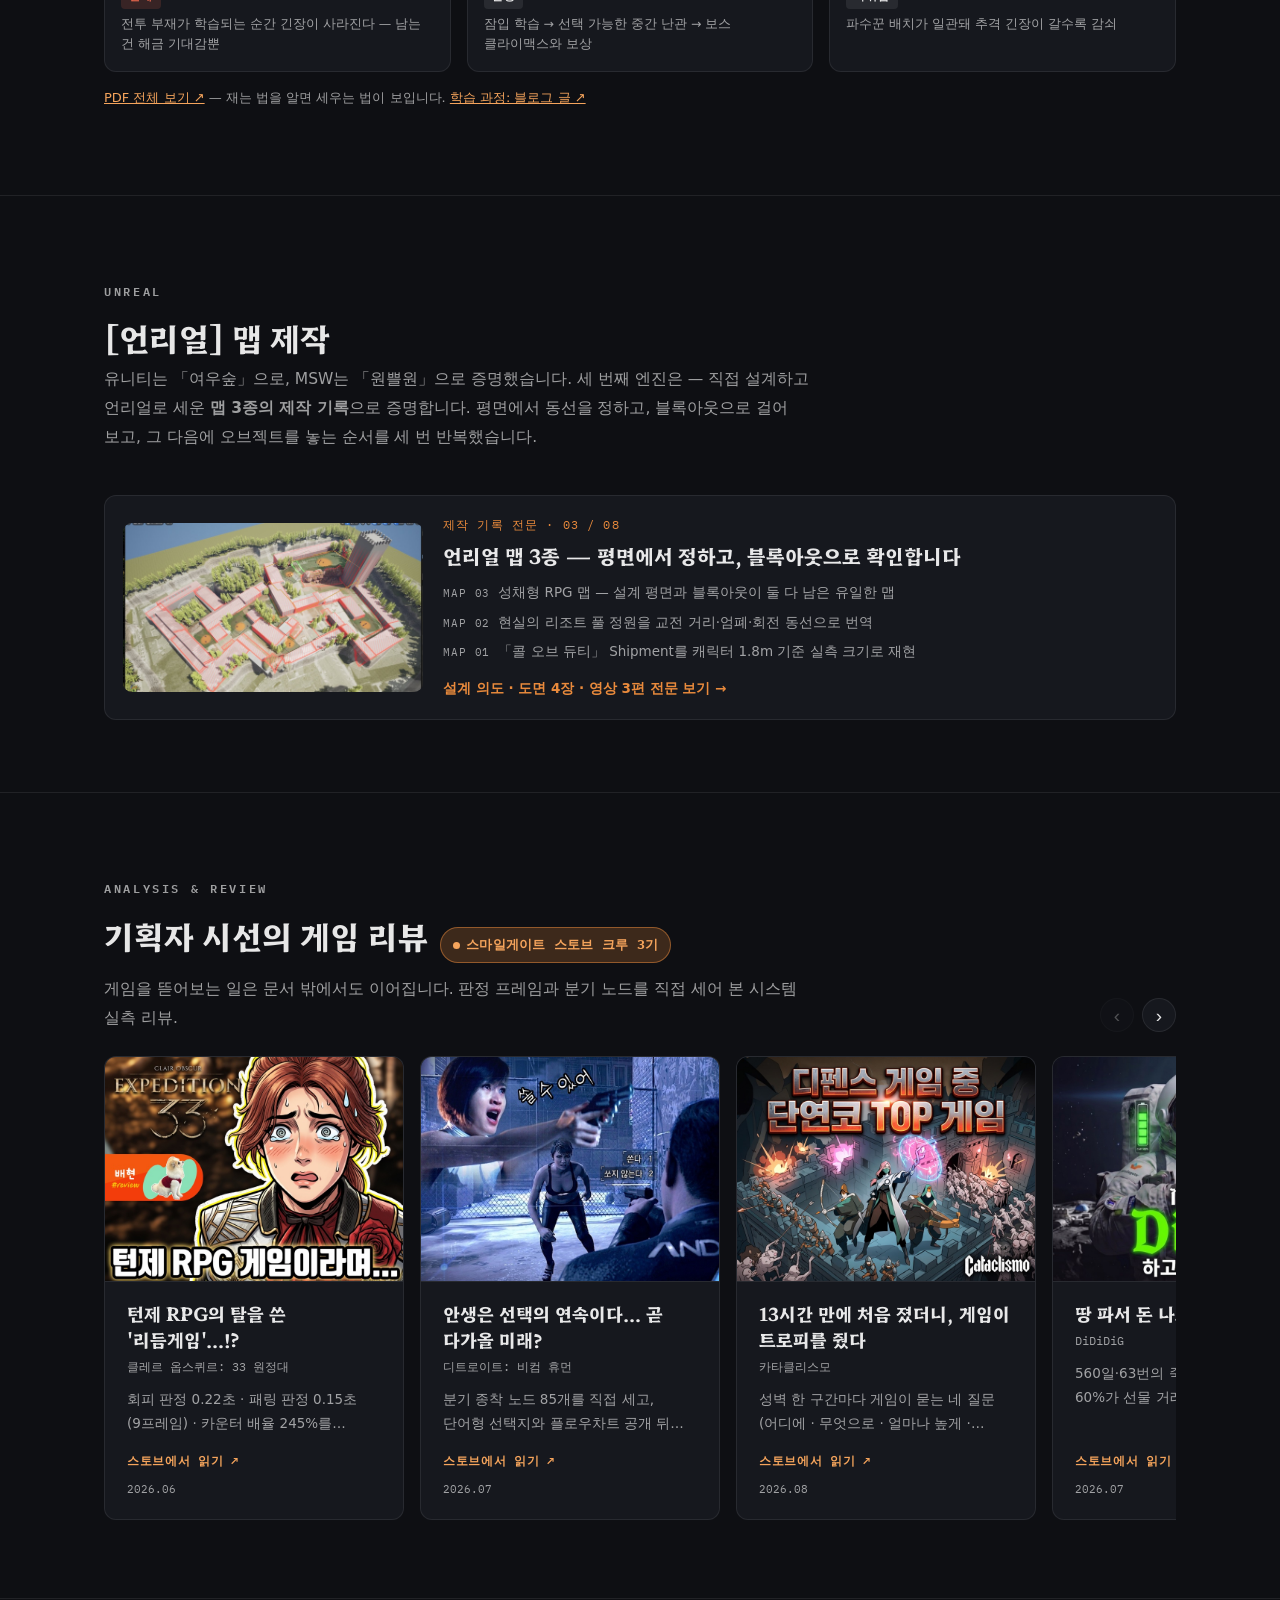
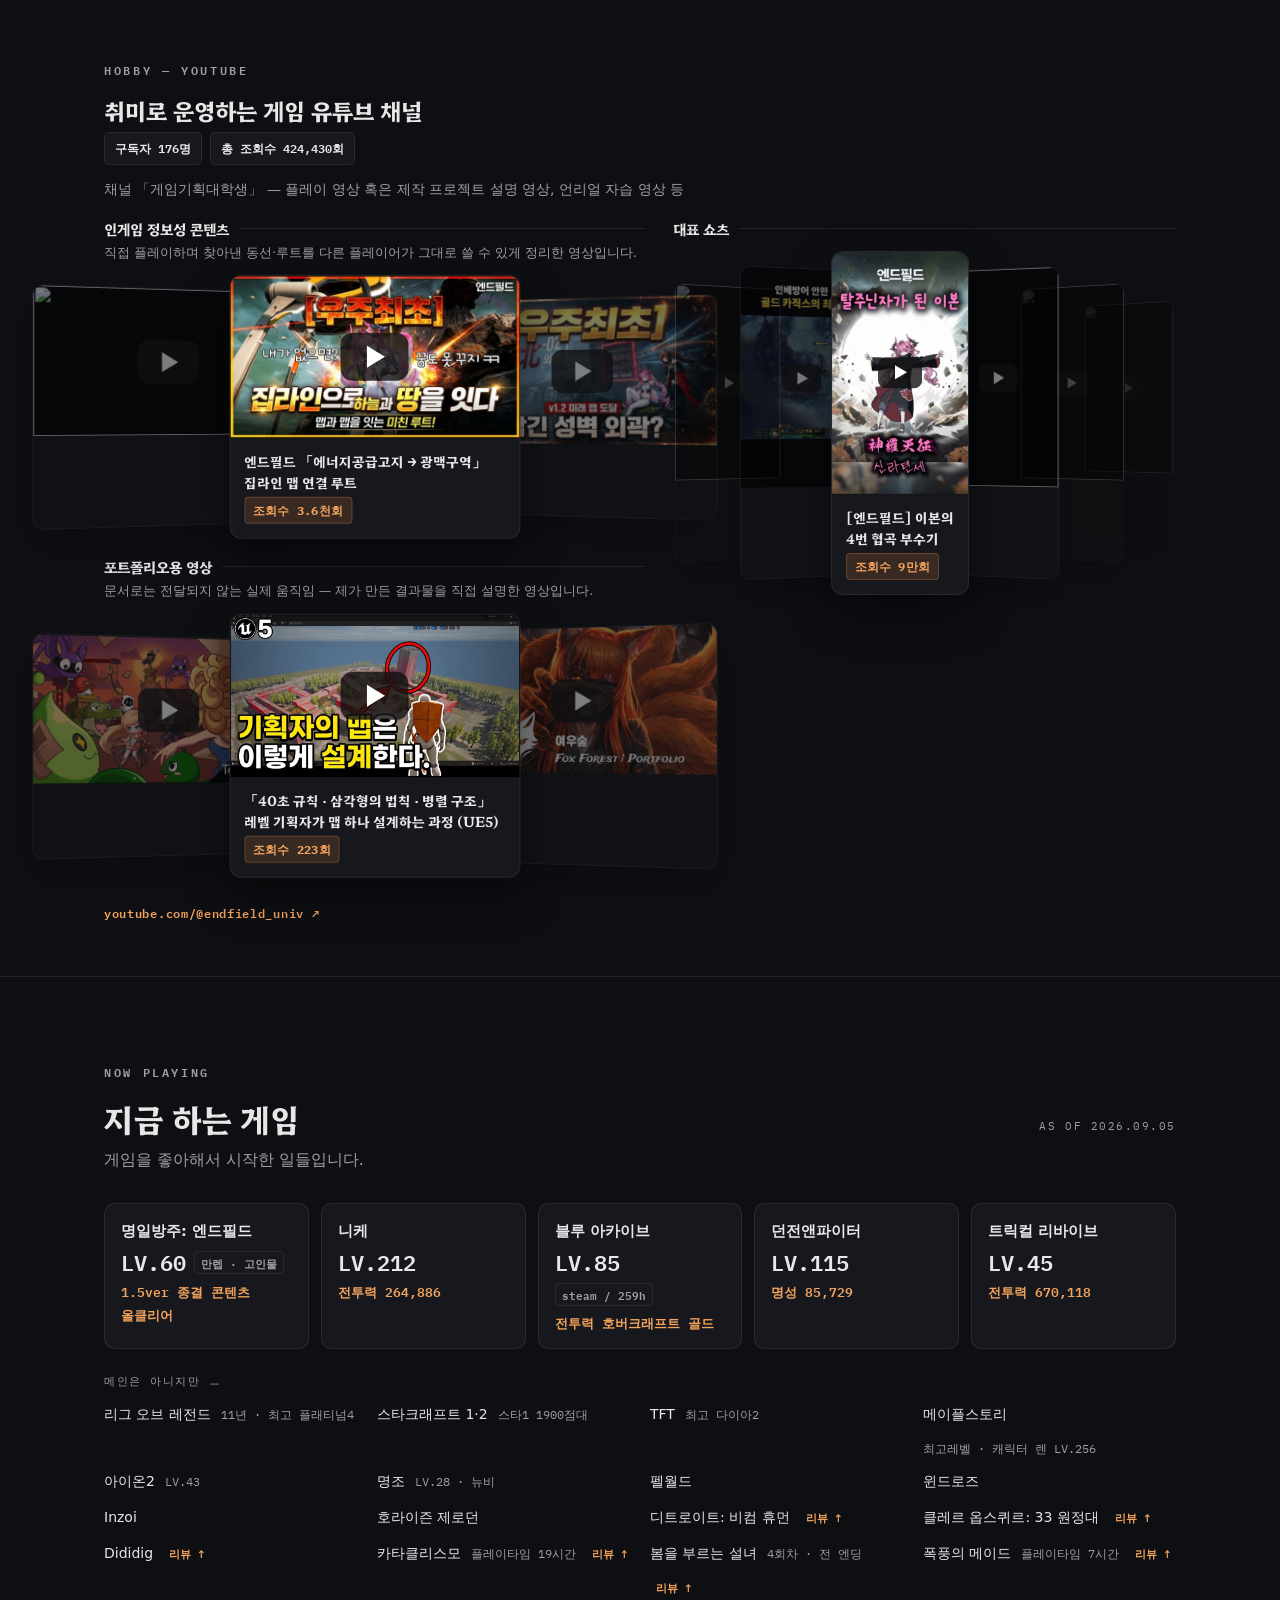
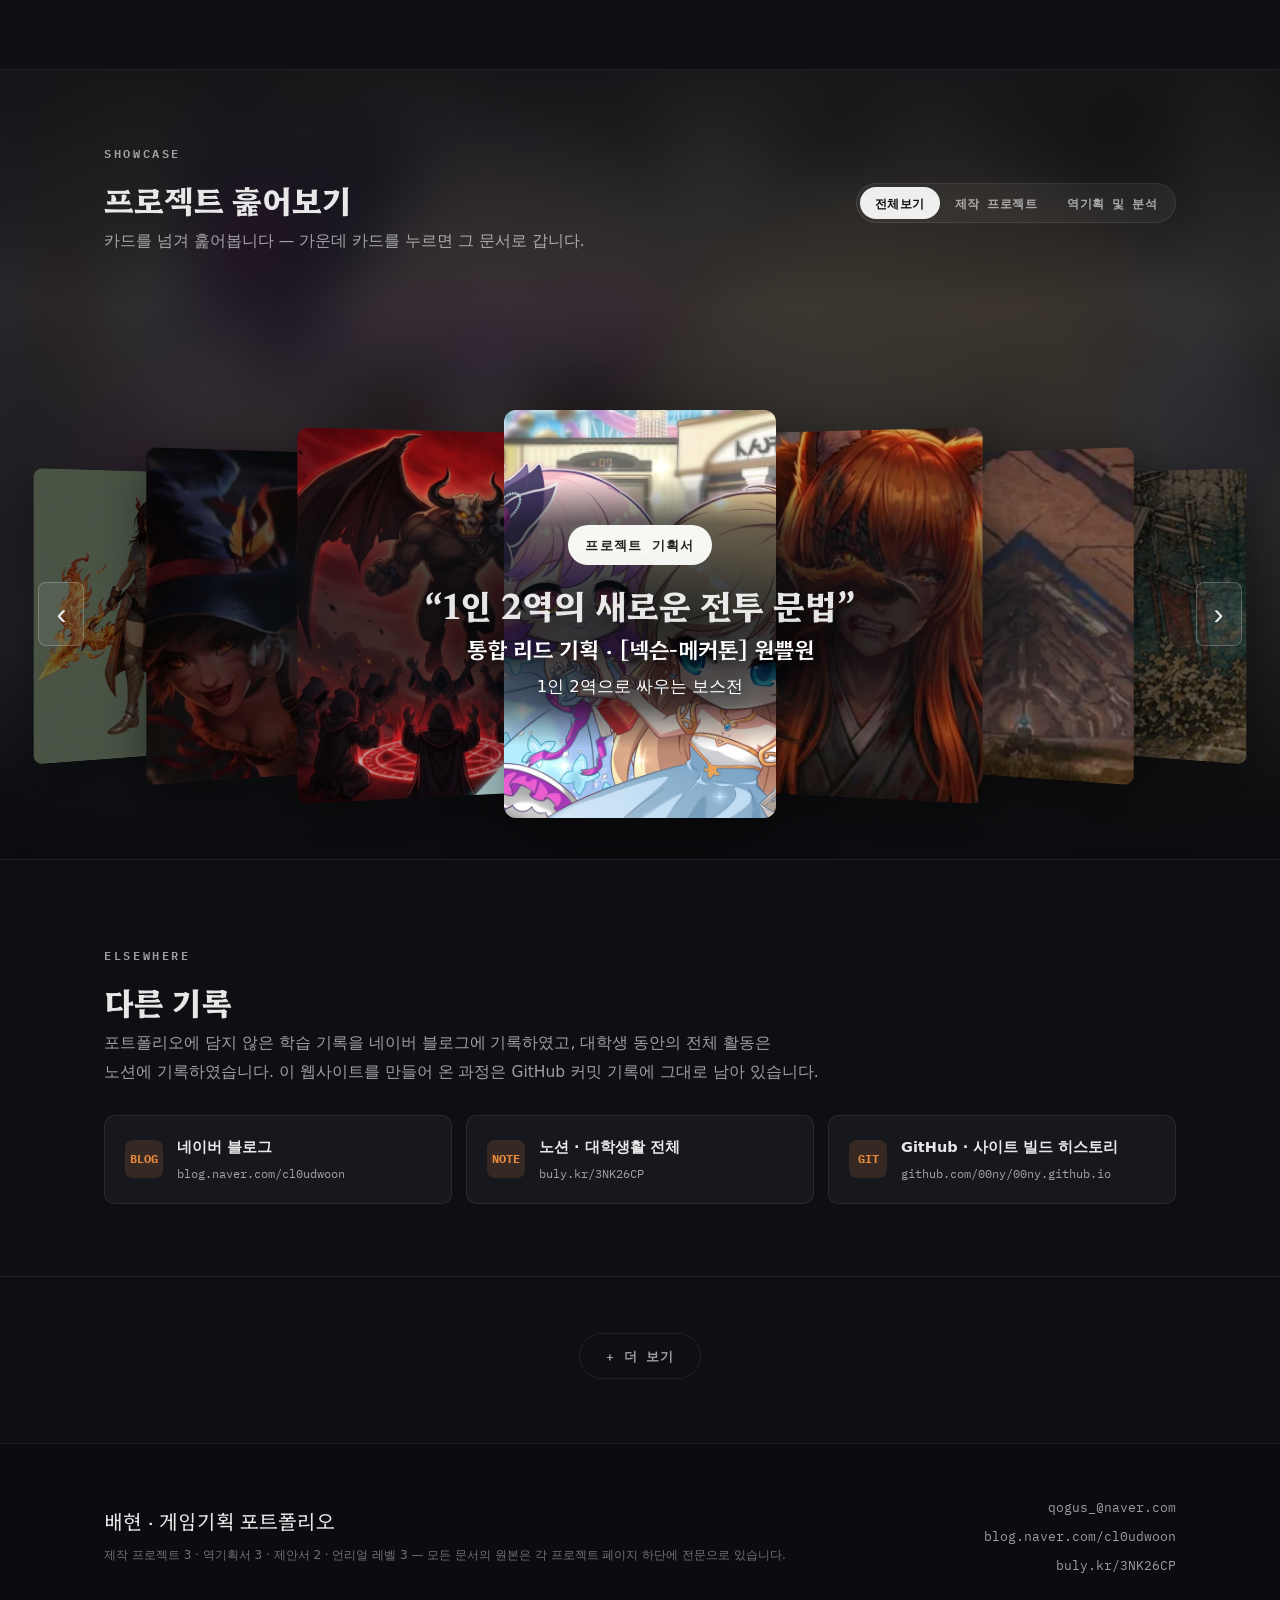
==== commit 5d55e9a8: "1014" ====
--- a/sections.html
+++ b/sections.html
@@ -4,7 +4,7 @@
 <meta charset="UTF-8">
 <meta name="viewport" content="width=device-width, initial-scale=1.0">
 <title>배현 · 게임기획 포트폴리오</title>
-<meta name="description" content="신입 게임 기획자 배현의 포트폴리오. 게임 프로젝트 5회 · 게임 서비스 2회. 언리얼 레벨 제작 3종과 레벨 역기획서, 제작 프로젝트 2편(원쁠원·여우숲), 역기획서 2편(호라이즌 제로 던·엔드필드), 신규 캐릭터 제안서 2편(엔드필드 헤스티·리그 오브 레전드 니달리), 게임 시스템 분석 리뷰.">
+<meta name="description" content="신입 게임 기획자 배현의 포트폴리오. 게임 프로젝트 5회 · 게임 서비스 2회. 언리얼 레벨 제작 3종과 레벨 역기획서, 제작 프로젝트 2편(원쁠원·여우숲), 역기획서 3편(호라이즌 제로 던·엔드필드·레전드 오브 이미르), 신규 캐릭터 제안서 2편(엔드필드 헤스티·리그 오브 레전드 니달리), 게임 시스템 분석 리뷰.">
 <!-- ★ 이 파일은 첫 화면이 아니다 — 새 index.html(Steam 라이브러리 홈)의 내비 탭이
      같은 출처 iframe 으로 불러 쓰는 '전체 문서' 페이지다. 방문자에게 따로 링크하지 않는다.
      noindex: 홈과 내용이 겹쳐 검색엔진에 '홈이 둘'로 보이는 것을 막는다.
@@ -16,7 +16,7 @@
 <meta property="og:locale" content="ko_KR">
 <meta property="og:url" content="https://00ny.github.io/sections.html">
 <meta property="og:title" content="배현 · 게임기획 포트폴리오">
-<meta property="og:description" content="신입 게임 기획자 배현의 포트폴리오. 제작 프로젝트 2편(원쁠원·여우숲), 역기획서 2편(호라이즌 제로 던·엔드필드), 신규 캐릭터 제안서 2편(헤스티·니달리), 언리얼 레벨 제작 3종.">
+<meta property="og:description" content="신입 게임 기획자 배현의 포트폴리오. 제작 프로젝트 2편(원쁠원·여우숲), 역기획서 3편(호라이즌 제로 던·엔드필드·레전드 오브 이미르), 신규 캐릭터 제안서 2편(헤스티·니달리), 언리얼 레벨 제작 3종.">
 <meta property="og:image" content="https://00ny.github.io/assets/img/profile/bae.jpg">
 <meta name="twitter:card" content="summary_large_image">
 <link rel="preconnect" href="https://fonts.googleapis.com">
@@ -145,7 +145,7 @@
 <!-- ADMIN:HERO_STATS START -->
       <div class="hz-stat hz-stat--big"><b>6</b><span>게임 개발 프로젝트</span></div>
       <div class="hz-stat hz-stat--big"><b>3</b><span>라이브/배포 경험</span></div>
-      <div class="hz-stat"><b>4</b><span>역기획서 · 제안서</span></div>
+      <div class="hz-stat"><b>5</b><span>역기획서 · 제안서</span></div>
       <div class="hz-stat hz-stat--hi"><b>12</b><span>대외활동 이력</span></div>
       <div class="hz-stat"><b>4</b><span>수상</span></div>
       <p class="hz-edu"><span class="rd">2023.10</span>병834기 공군 전역</p>
@@ -230,6 +230,13 @@
         <span class="pbtn-tt"><b class="pbtn-t">“그들은 왜 물에 수몰된 던전을 기획했을까?”</b><b class="pbtn-th">[엔드필드] 무릉 천정원 지하</b></span>
         <span class="pbtn-sub">레벨 역기획 · [엔드필드] 무릉 천정원 지하</span>
       </a>
+      <p class="pbtn-g">시스템</p>
+      <a class="pbtn" href="projects/ymir-system.html" data-thumb="assets/img/ymir-system/cover.jpg" data-kind="역기획서" data-sub="레전드 오브 이미르" data-tagline="뽑기의 뒷문을 성장으로 바꾼 시스템">
+        <span class="pbtn-b pbtn-b--rev pbtn-b--rest">역기획서</span>
+        <span class="pbtn-b pbtn-b--sub">레전드 오브 이미르</span>
+        <span class="pbtn-tt"><b class="pbtn-t">“뽑기의 뒷문을 성장으로 바꾼 시스템”</b><b class="pbtn-th">[레전드 오브 이미르] 스토리덱</b></span>
+        <span class="pbtn-sub">시스템 역기획 · 스토리덱</span>
+      </a>
       <p class="pbtn-g">캐릭터</p>
       <a class="pbtn" href="projects/hesti-character.html" data-thumb="assets/img/hesti-character/carousel.jpg" data-kind="제안서" data-sub="명일방주: 엔드필드" data-tagline="적의 공격을 파티의 자원으로">
         <span class="pbtn-b pbtn-b--rev pbtn-b--rest">제안서</span>
@@ -280,6 +287,13 @@
         <span class="pbtn-b pbtn-b--sub">명일방주: 엔드필드</span>
         <span class="pbtn-tt"><b class="pbtn-t">“그들은 왜 물에 수몰된 던전을 기획했을까?”</b><b class="pbtn-th">[엔드필드] 무릉 천정원 지하</b></span>
         <span class="pbtn-sub">레벨 역기획 · [엔드필드] 무릉 천정원 지하</span>
+      </a>
+      <p class="pbtn-g">시스템 역기획</p>
+      <a class="pbtn" href="projects/ymir-system.html" data-thumb="assets/img/ymir-system/cover.jpg" data-kind="역기획서" data-sub="레전드 오브 이미르" data-tagline="뽑기의 뒷문을 성장으로 바꾼 시스템">
+        <span class="pbtn-b pbtn-b--rev pbtn-b--rest">역기획서</span>
+        <span class="pbtn-b pbtn-b--sub">레전드 오브 이미르</span>
+        <span class="pbtn-tt"><b class="pbtn-t">“뽑기의 뒷문을 성장으로 바꾼 시스템”</b><b class="pbtn-th">[레전드 오브 이미르] 스토리덱</b></span>
+        <span class="pbtn-sub">시스템 역기획 · 스토리덱</span>
       </a>
       <p class="pbtn-g">Figma - 제안서</p>
       <a class="pbtn" href="projects/hesti-character.html" data-thumb="assets/img/hesti-character/carousel.jpg" data-kind="제안서" data-sub="명일방주: 엔드필드" data-tagline="적의 공격을 파티의 자원으로">
@@ -563,6 +577,18 @@
       <span class="rvw-date">2026.09</span>
       </span>
     </a>
+    <a class="rvw" href="https://page.onstove.com/quarter/kr/view/14544576?boardKey=134147" target="_blank" rel="noopener">
+      <img class="rvw-thumb" src="assets/img/reviews/maid.jpg" alt="폭풍의 메이드 리뷰 대표 이미지 — 계산 창의 세 버튼" loading="lazy" width="800" height="600">
+      <span class="rvw-body">
+      <b class="rvw-t">메이드 카페를 차리려면 "_ _"이 제일 중요합니다?!</b>
+      <span class="rvw-g">폭풍의 메이드</span>
+      <p class="rvw-d">계산 창의 세 버튼 중 「다녀오세요, 주인님!」만 수백 번 누른 이유를 짚은 리뷰.
+      골드와 메이드 체력은 소모되는데 팬 점수만 줄지 않고, 그 팬이 다음 이야기·새 맵·새 옷을 여는
+      유일한 조건이다. 손님의 재방문을 보는 시선에만 영구 자원을 건 설계를 역추적. 7시간 엔딩.</p>
+      <span class="rvw-m">스토브에서 읽기 ↗</span>
+      <span class="rvw-date">2026.09</span>
+      </span>
+    </a>
 <!-- ADMIN:REVIEWS END -->
 </div>
 </div>
@@ -712,6 +738,13 @@
     </a>
   </article>
 
+  <article class="cr-card" data-title="“뽑기의 뒷문을 성장으로 바꾼 시스템”" data-project="시스템 역기획 · 스토리덱" data-tagline="메인 퀘스트 7장 플레이 기반" data-kind="역기획서" data-game="레전드 오브 이미르" data-field="시스템">
+    <a href="projects/ymir-system.html">
+      <img src="assets/img/ymir-system/cover.jpg" alt="레전드 오브 이미르 인게임 스토리덱 화면" loading="lazy" decoding="async">
+      <span class="cr-card__meta"><b>“뽑기의 뒷문을 성장으로 바꾼 시스템”</b><span>메인 퀘스트 7장 플레이 기반</span></span>
+    </a>
+  </article>
+
   <article class="cr-card" data-title="[엔드필드] 6성 뱅가드 캐릭터 제안서 (헤스티)" data-project="스킬셋 · 리소스 계획" data-tagline="적의 공격을 파티의 자원으로" data-kind="제안서" data-game="명일방주: 엔드필드" data-field="캐릭터 기획">
     <a href="projects/hesti-character.html">
       <img src="assets/img/hesti-character/carousel.jpg" alt="헤스티 — 장창과 화염 방패를 든 열기 속성 뱅가드" loading="lazy" decoding="async" style="object-position:center">
@@ -814,7 +847,7 @@
 <p class="tag">Reverse-engineered</p>
 <h2>역기획서</h2>
 <p class="lede">남의 게임을 뜯어 문서로 복원했습니다. 퀘스트가 이야기에서 목표·동선·전투·보상으로 이어지는 구조와,
-레벨이 물 하나로 공간을 잠그고 여는 구조 — 두 편을 스텝·트리거·배치 데이터까지 되살렸습니다.</p>
+레벨이 물 하나로 공간을 잠그고 여는 구조, 뽑기의 뒷문이 성장으로 바뀌는 시스템 — 세 편을 스텝·트리거·배치 데이터까지 되살렸습니다.</p>
 <div class="cards">
 <!-- ADMIN:PROJECTS_REVERSE START -->
   <a class="card" href="projects/hzd-quest.html"
@@ -846,6 +879,22 @@
       <p class="card__sub">레벨 역기획 · [엔드필드] 무릉 천정원 지하</p>
       <p class="card__concept">『아크나이츠: 엔드필드』의 수몰 수직 던전이 <b>물 하나로 공간을 잠그고 여는</b> 과정. 수위 3단 변화를 자물쇠로, 중앙 보이드를 세 가지 역할로 읽어낸 레벨 역기획입니다.</p>
       <span class="card__more">요약본 18p + 원본 36p →</span>
+    </div>
+  </a>
+
+  <a class="card" href="projects/ymir-system.html"
+     style="--card-accent:#D7B740; --card-accent-soft:#F4EBC8">
+    <div class="card__thumb">
+      <img src="assets/img/ymir-system/cover.jpg" alt="레전드 오브 이미르 인게임 스토리덱 화면" loading="lazy" width="405" height="720">
+    </div>
+    <div class="card__body">
+      <div class="card__chips">
+        <span class="chip chip--kind">시스템 분석</span>
+      </div>
+      <h3 class="card__title">“뽑기의 뒷문을 성장으로 바꾼 시스템”</h3>
+      <p class="card__sub">시스템 역기획 · 스토리덱</p>
+      <p class="card__concept">『레전드 오브 이미르』를 메인 퀘스트 7장까지 플레이하며 <b>스토리덱 시스템</b>을 뜯어낸 역기획서. 중복 카드가 포인트로 쌓여 성장으로 이어지는 순환 구조를 도해와 플로우 차트로 복원했습니다.</p>
+      <span class="card__more">원본 15p →</span>
     </div>
   </a>
 <!-- ADMIN:PROJECTS_REVERSE END -->
@@ -1021,7 +1070,7 @@
     <div class="rz-stats">
       <div class="rz-stat rz-stat--big"><b>5</b><span>게임 프로젝트</span></div>
       <div class="rz-stat rz-stat--big"><b>2</b><span>게임 서비스</span></div>
-      <div class="rz-stat"><b>4</b><span>역기획서 · 제안서</span></div>
+      <div class="rz-stat"><b>5</b><span>역기획서 · 제안서</span></div>
       <div class="rz-stat"><b>4</b><span>수상</span></div>
     </div>
     <a class="rz-mail" href="mailto:qogus_@naver.com">qogus_@naver.com</a>
@@ -1083,7 +1132,6 @@
     <div class="rgroup">개인 연구 · 자습</div>
     <div class="ritem"><span class="rd">Figma</span><span class="t">엔드필드 「간편제작 시스템」 UI 역기획 — 프로토타입 제작</span></div>
     <div class="ritem"><span class="rd">Unreal</span><span class="t">언리얼 맵 제작 3종 <a class="rlink" href="projects/unreal-level.html" data-view="unreal-level">제작 기록 →</a></span></div>
-    <div class="ritem"><span class="rd">Unreal</span><span class="t">오픈월드 맵 디자인 <i class="ing">진행 중</i></span></div>
     <div class="ritem"><span class="rd">분석</span><span class="t">니달리 내러티브 일관성 · 전투 설계 분석 <a class="rlink" href="projects/nidalee-character.html" data-view="nidalee-character">제안서 보기 →</a></span></div>
     <div class="ritem"><span class="rd">분석</span><span class="t">메이플스토리 「아이템 버닝」 이벤트 기획의도 분석</span></div>
     <div class="ritem"><span class="rd">자습</span><span class="t">퀘스트 역기획 · 캐릭터 기획서 스터디</span></div>
@@ -1165,7 +1213,7 @@
   <div>
     <div class="ttl">배현 · 게임기획 포트폴리오</div>
     <!-- ADMIN:FOOT_COUNTS START -->
-    <p class="fine">제작 프로젝트 3 · 역기획서 2 · 제안서 2 · 언리얼 레벨 3 — 모든 문서의 원본은 각 프로젝트 페이지 하단에 전문으로 있습니다.</p>
+    <p class="fine">제작 프로젝트 3 · 역기획서 3 · 제안서 2 · 언리얼 레벨 3 — 모든 문서의 원본은 각 프로젝트 페이지 하단에 전문으로 있습니다.</p>
     <!-- ADMIN:FOOT_COUNTS END -->
   </div>
   <div class="cts">
@@ -2184,7 +2232,8 @@
   { name:'클레르 옵스퀴르: 33 원정대', review:true },
   { name:'Dididig', review:true },
   { name:'카타클리스모', sub:'플레이타임 19시간', review:true },
-  { name:'봄을 부르는 설녀', sub:'4회차 · 전 엔딩', review:true }
+  { name:'봄을 부르는 설녀', sub:'4회차 · 전 엔딩', review:true },
+  { name:'폭풍의 메이드', sub:'플레이타임 7시간', review:true }
 ];
 /* ADMIN:PLAY END */
 (function(){
--- a/assets/style.css
+++ b/assets/style.css
@@ -439,6 +439,7 @@
   body:has(.site-bar) .hero .band{padding:10px}
   /* 그림은 지우지 않고 세로만 자른다 — width 100% + max-height + cover 조합이라야
      비율대로 줄지 않고 잘린다(height:auto 로 두면 그림이 폭까지 좁아진다). */
+  body:has(.site-bar) .hero .band figure{width:100%}
   body:has(.site-bar) .hero .band img{width:100%; max-height:12vh; object-fit:cover}
   body:has(.site-bar) .hero .band figcaption{margin-top:6px; font-size:10.5px}
   body:has(.site-bar) .hero .panel{padding:14px 16px 16px}
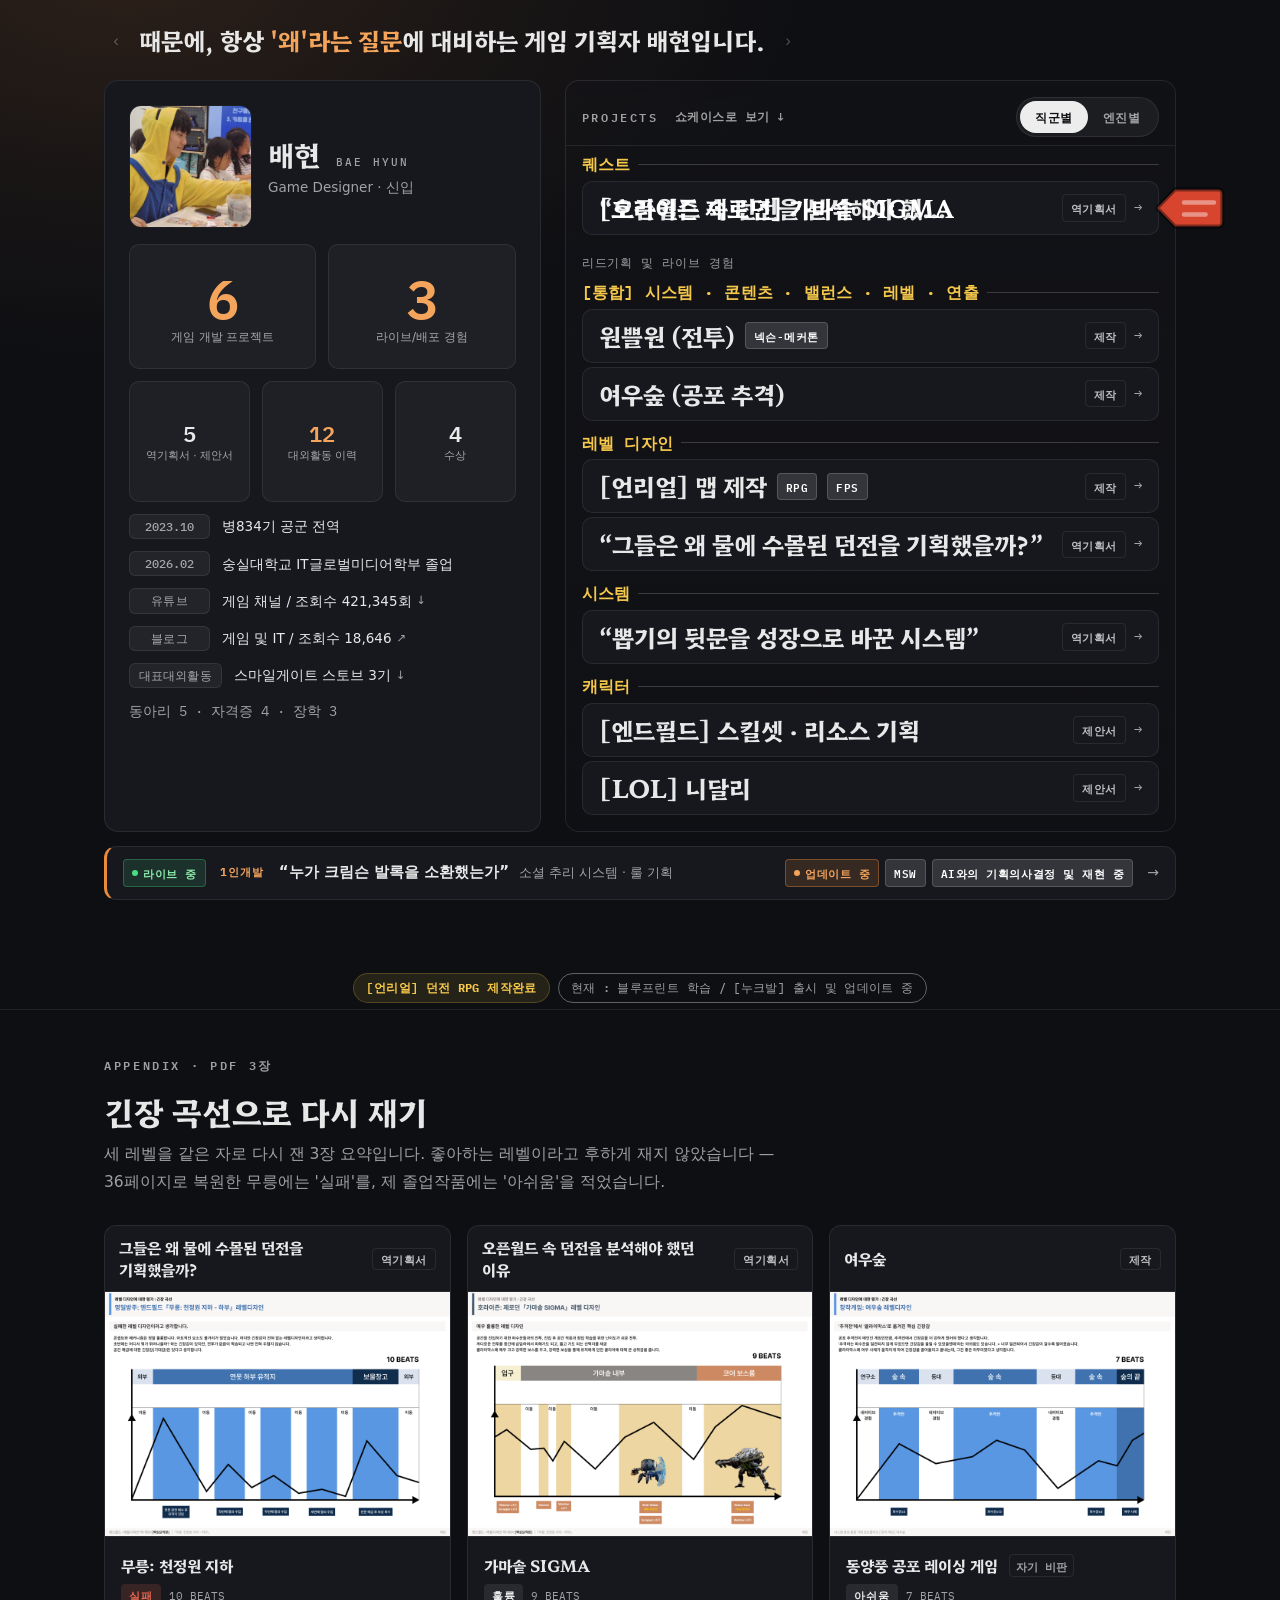
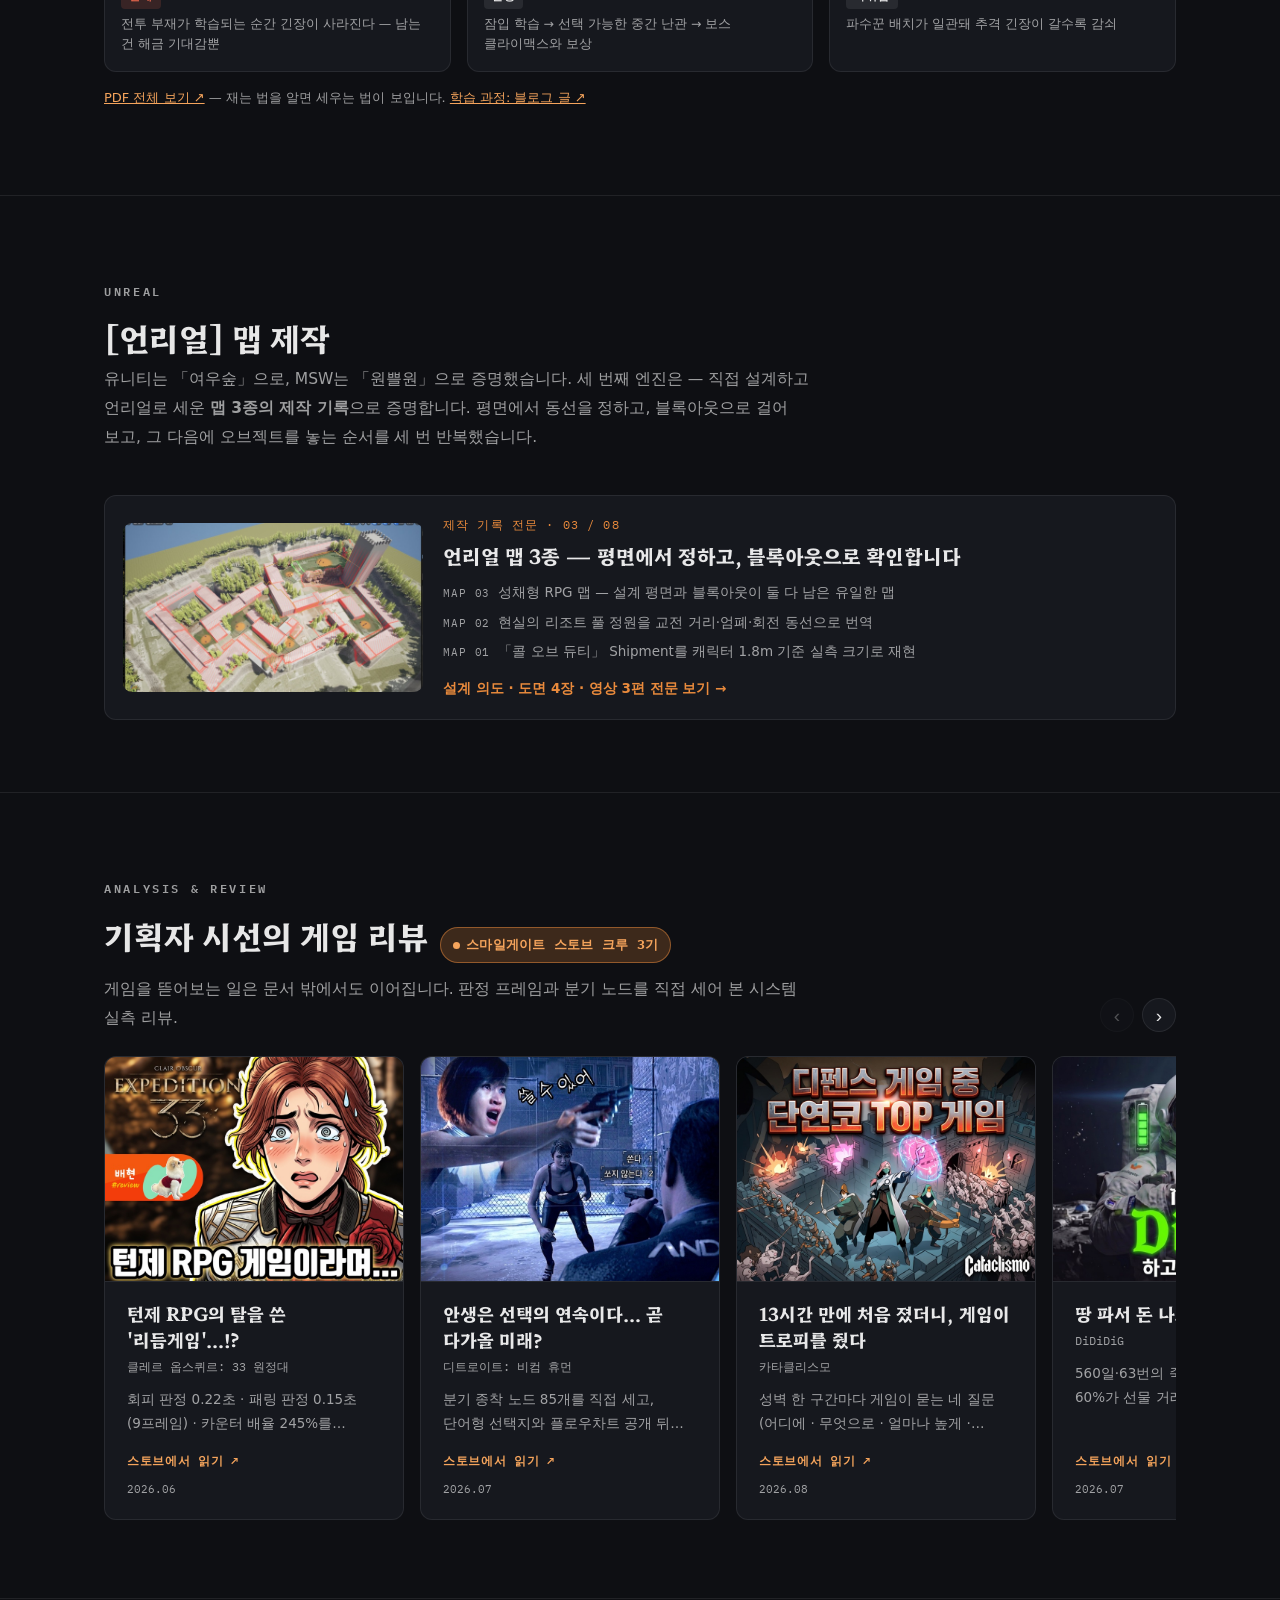
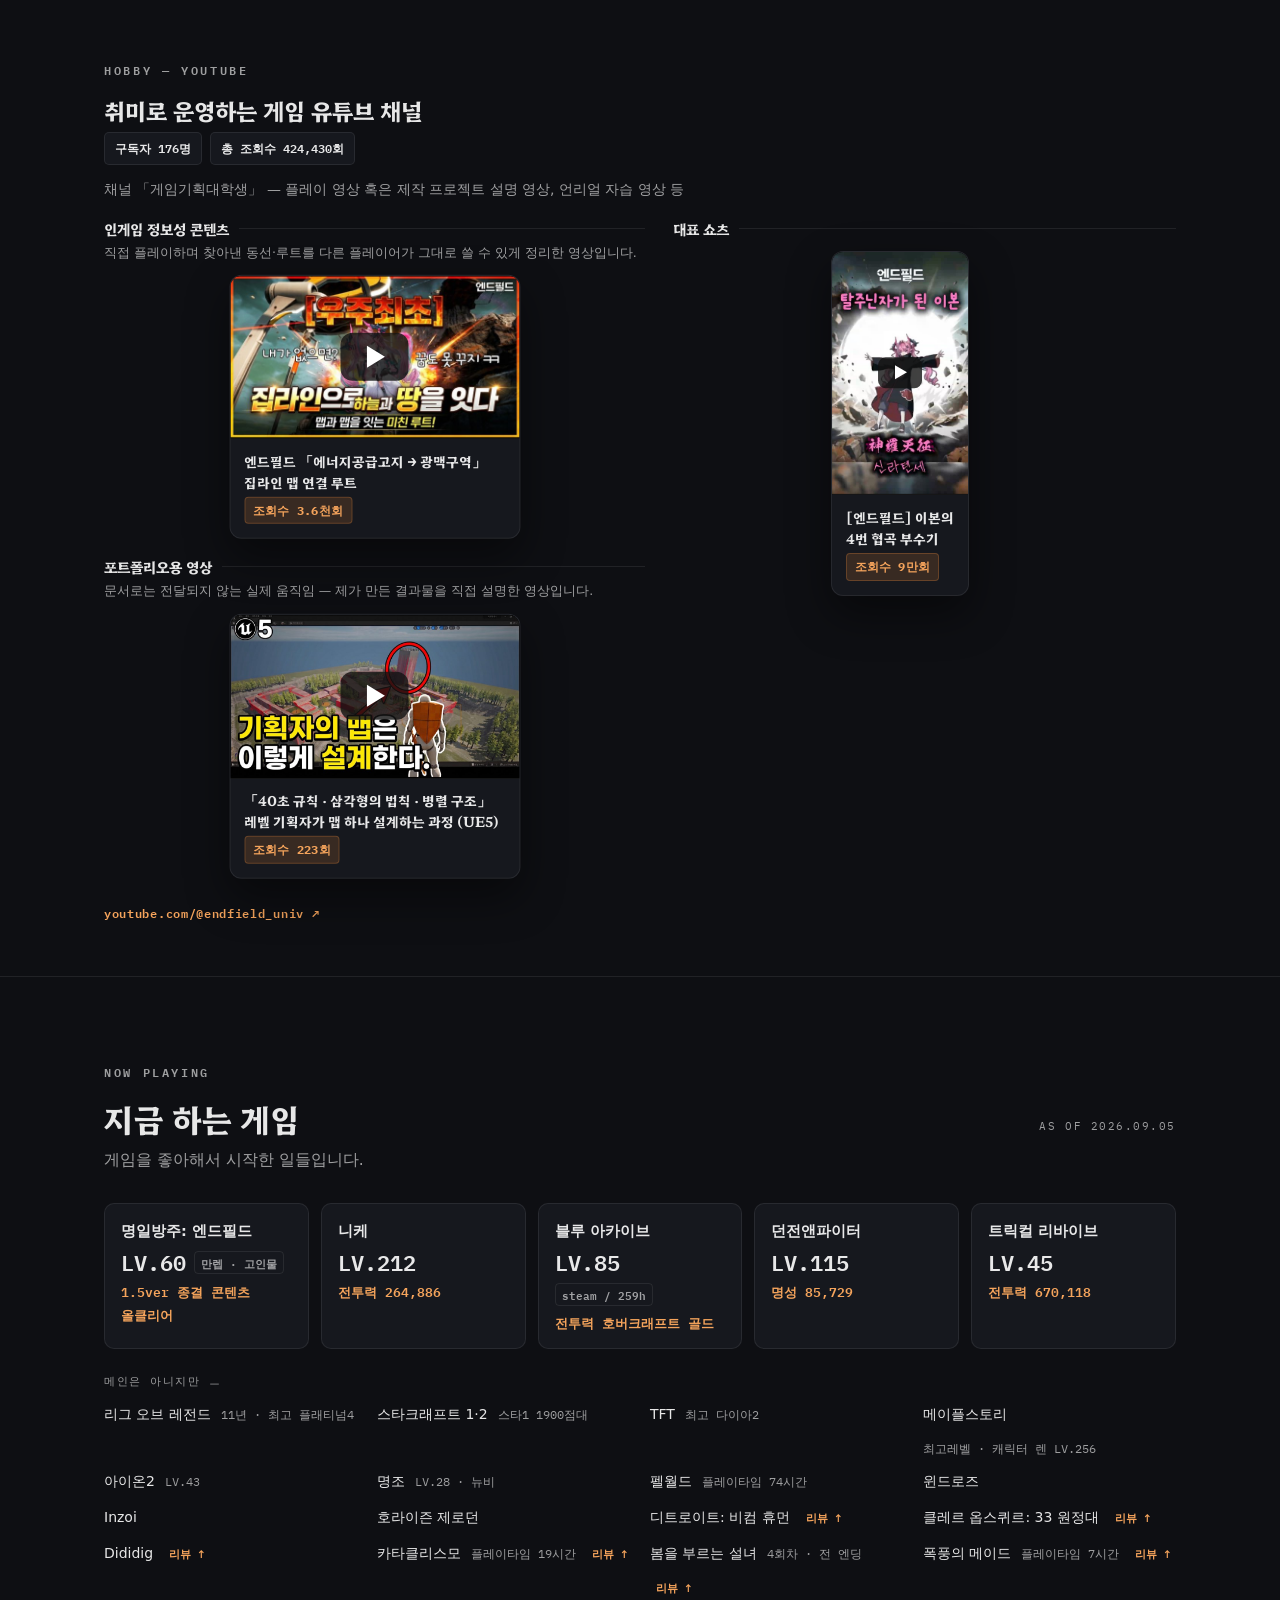
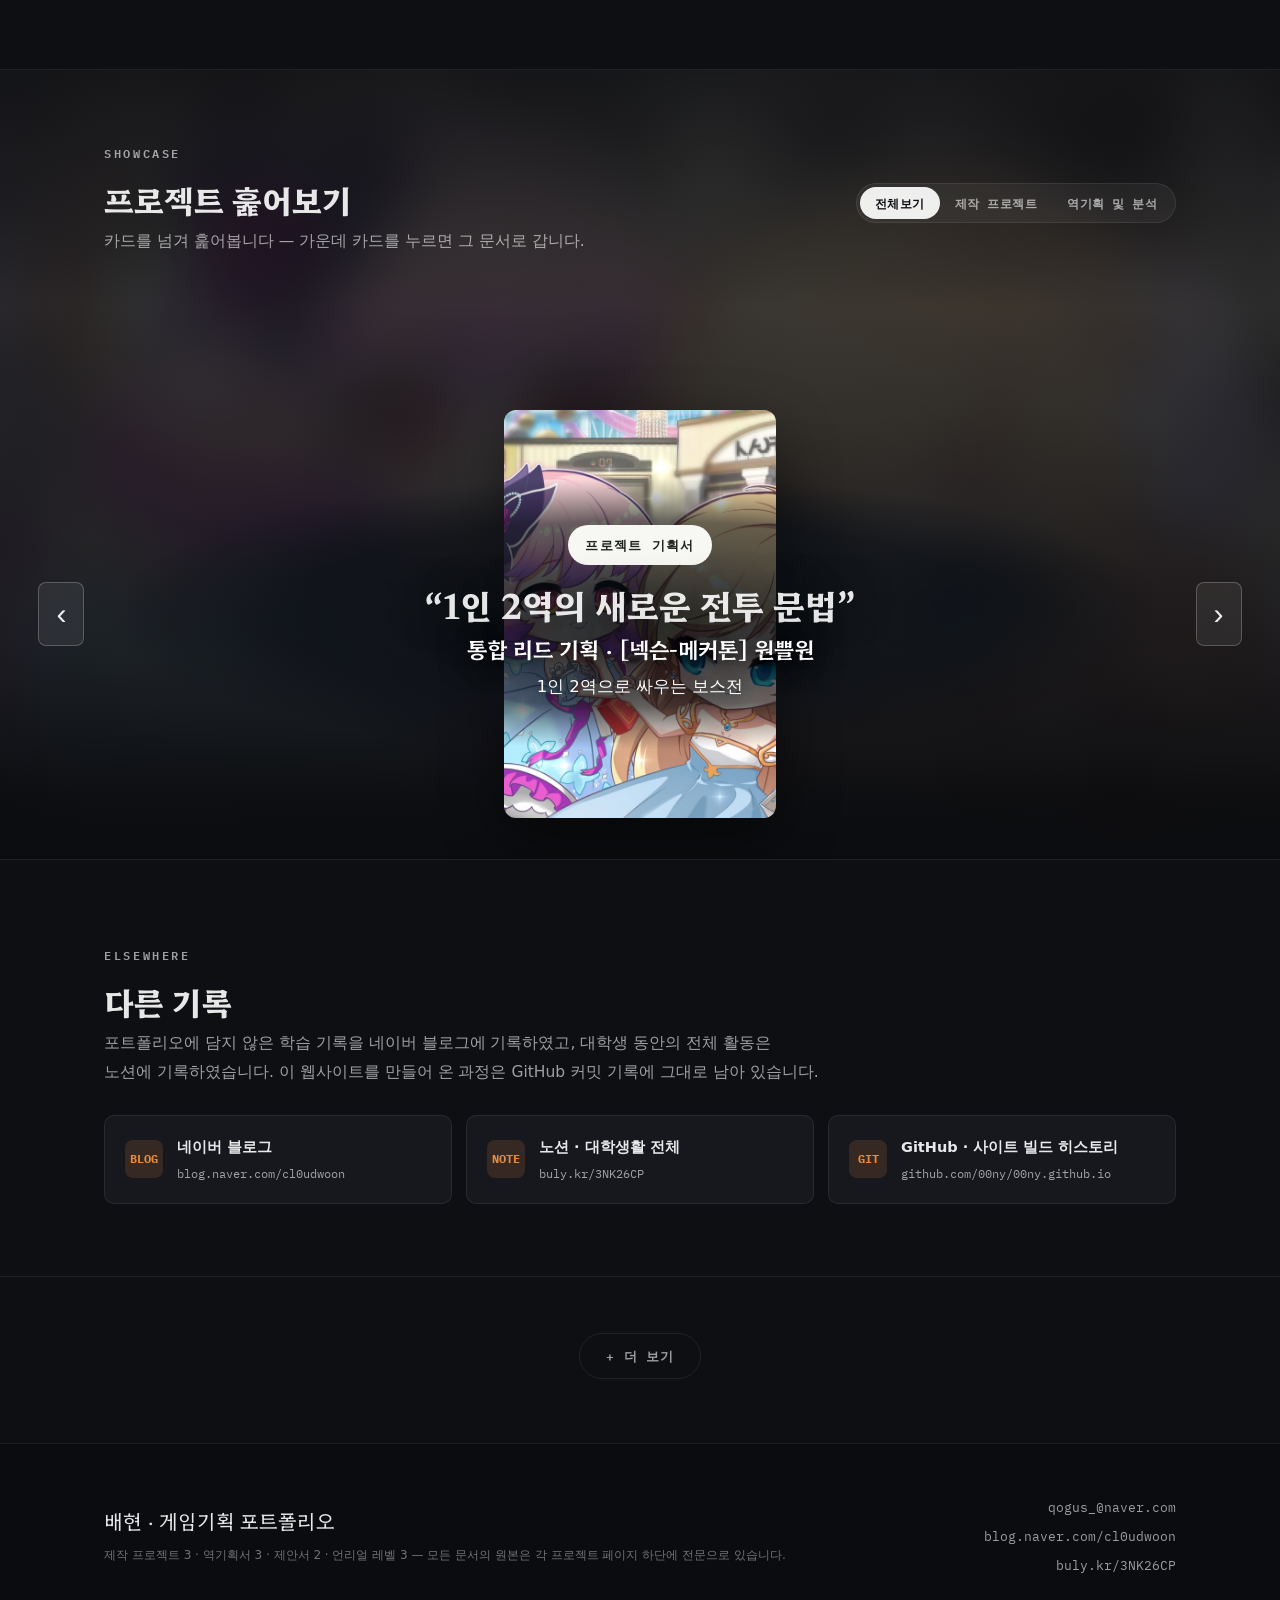
==== commit 2e0c1380: "펠월드 플레이타임 74시간 PLAY_MORE 의 펠월드에 수치를 넣는다(index·sections 양쪽, ADMIN:PLAY 안). 관리자 DB(id 5661)와 시드도 같은 값이" ====
--- a/sections.html
+++ b/sections.html
@@ -2224,7 +2224,7 @@
   { name:'메이플스토리', sub:'최고레벨 · 캐릭터 렌 LV.256' },
   { name:'아이온2', sub:'LV.43' },
   { name:'명조', sub:'LV.28 · 뉴비' },
-  { name:'펠월드' },
+  { name:'펠월드', sub:'플레이타임 74시간' },
   { name:'윈드로즈' },
   { name:'Inzoi' },
   { name:'호라이즌 제로던' },
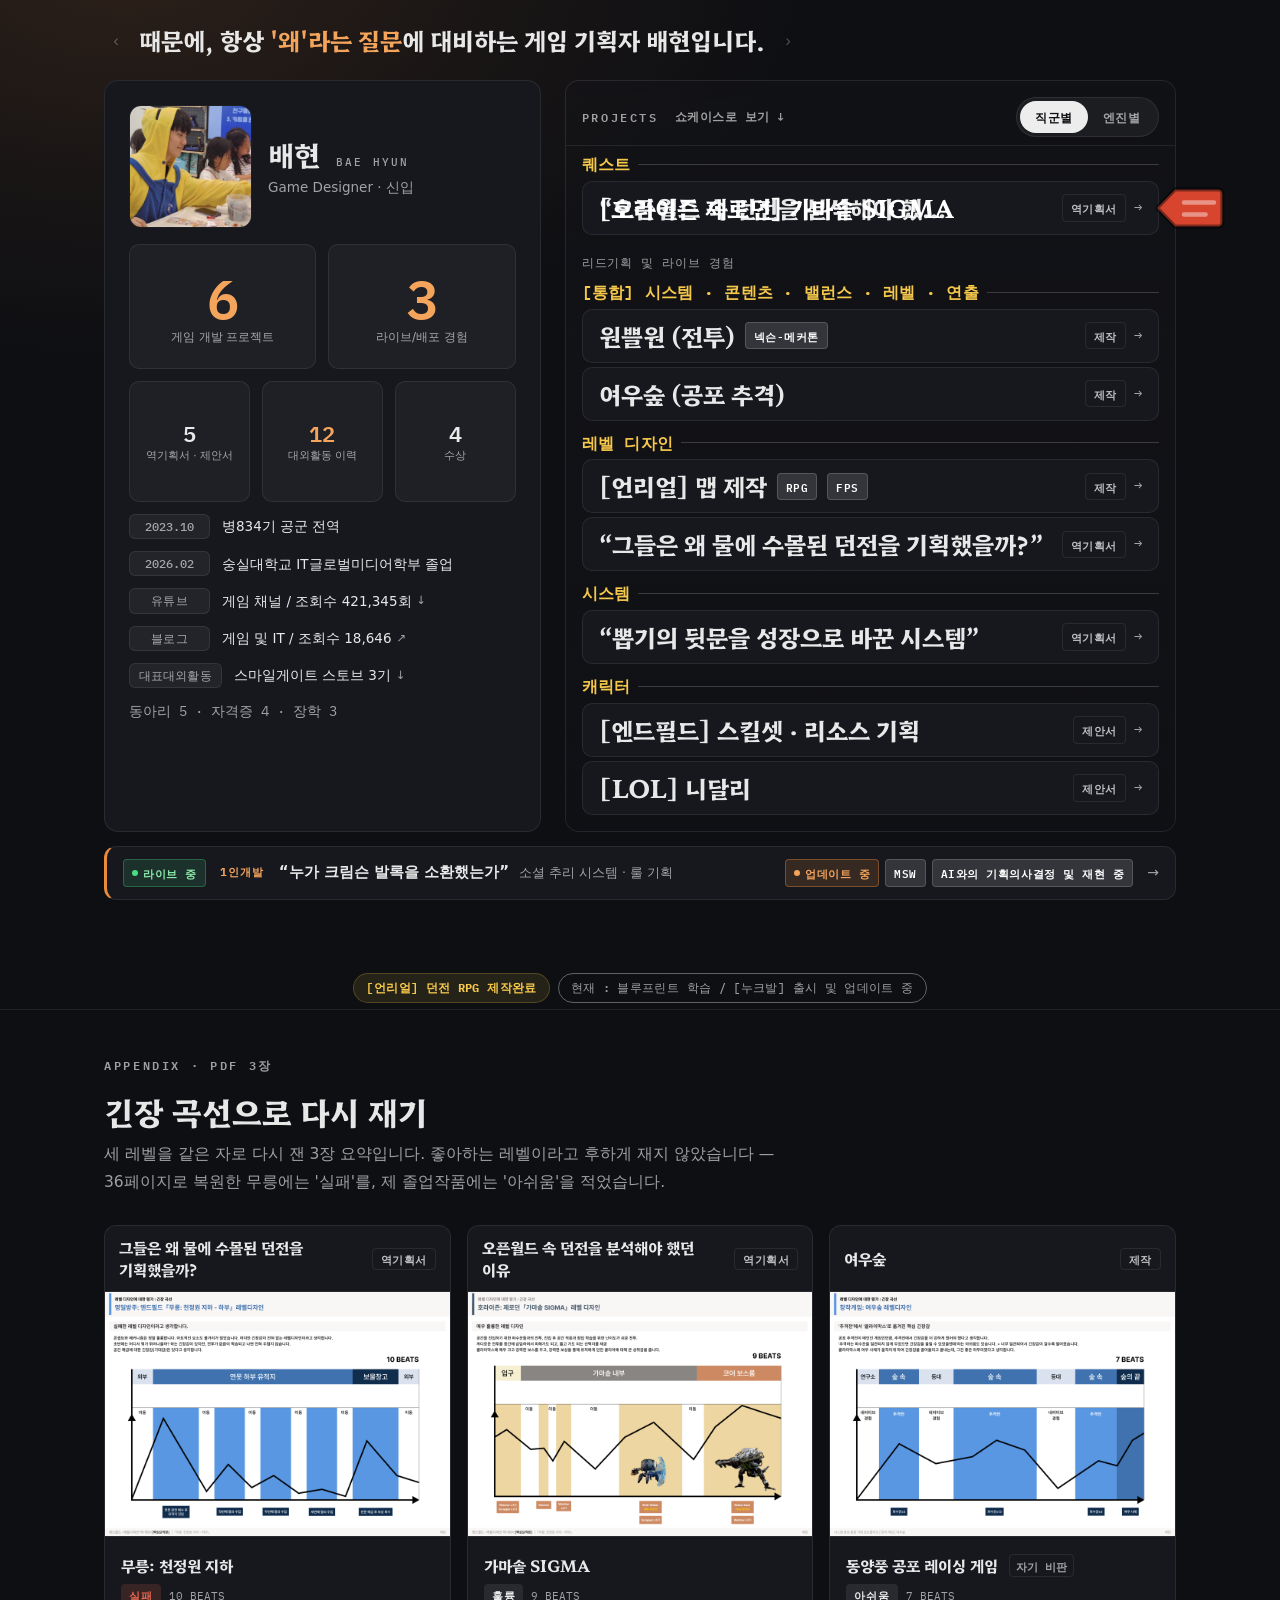
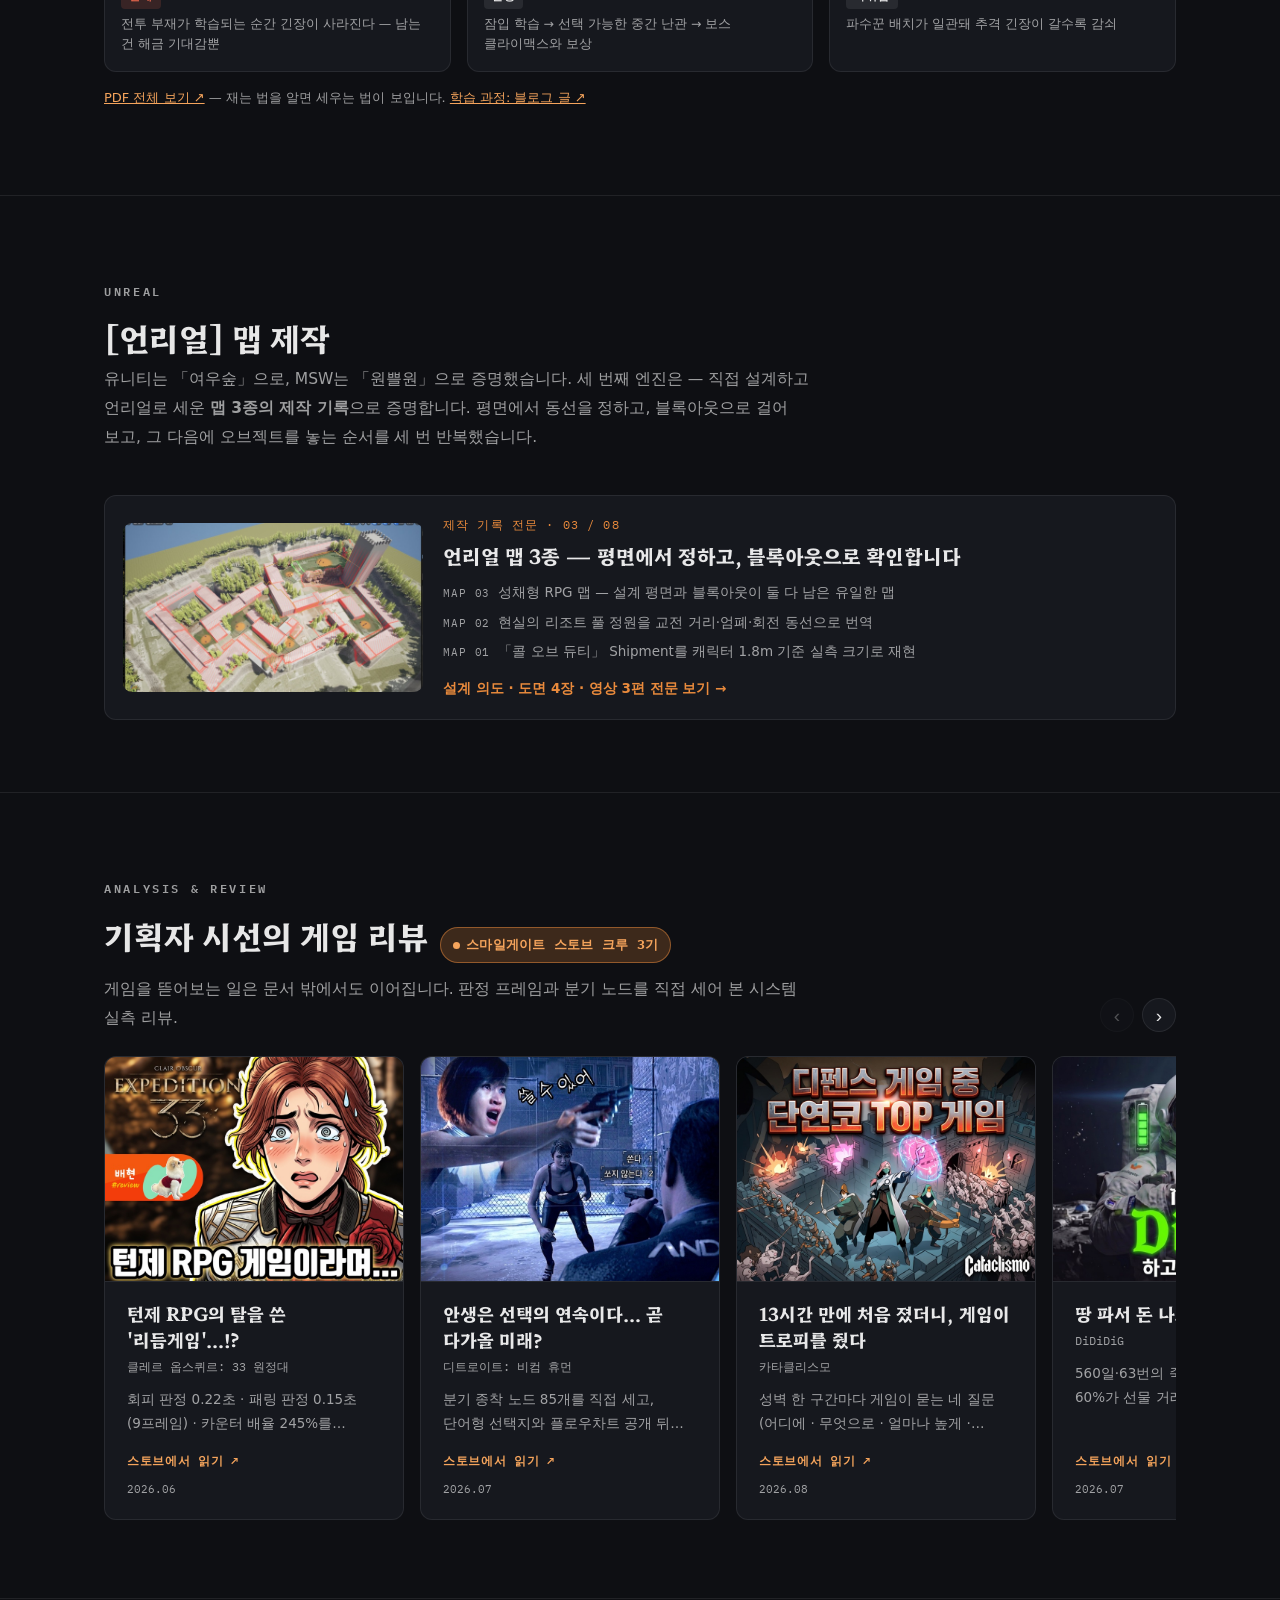
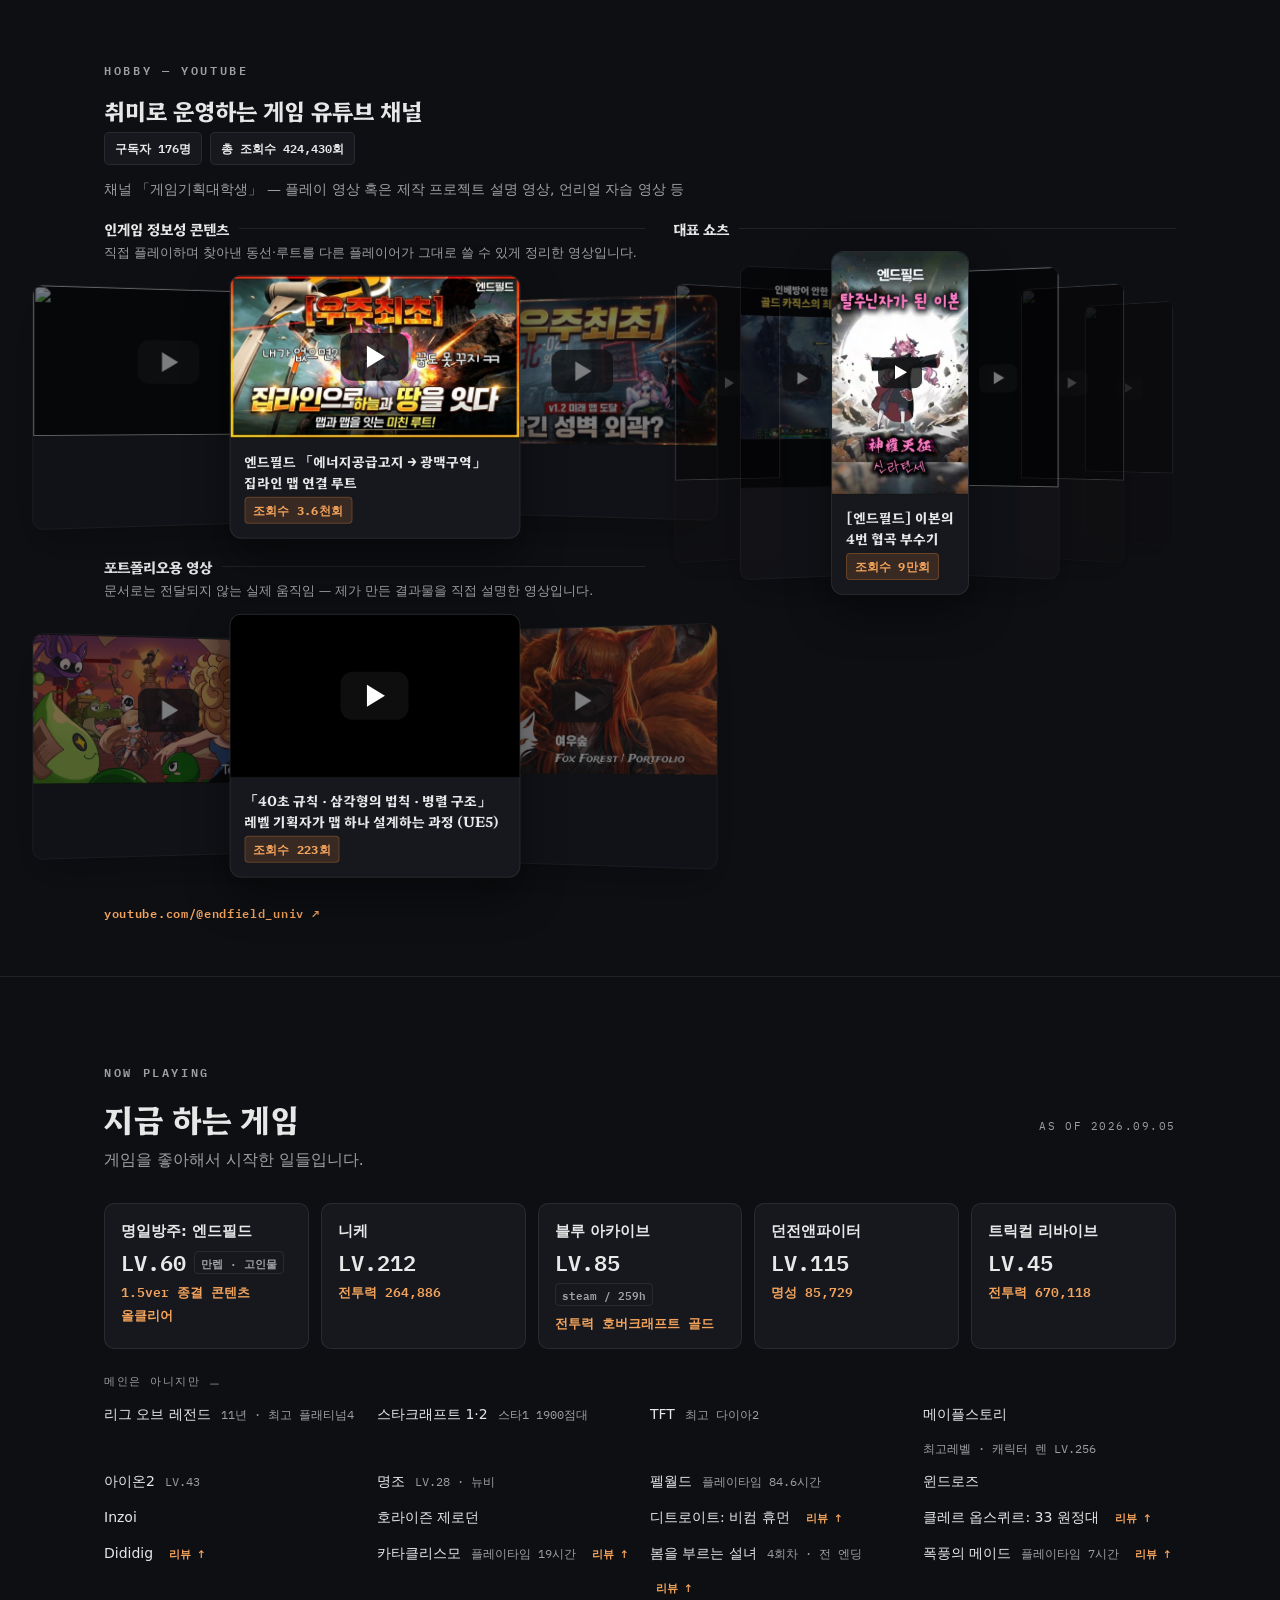
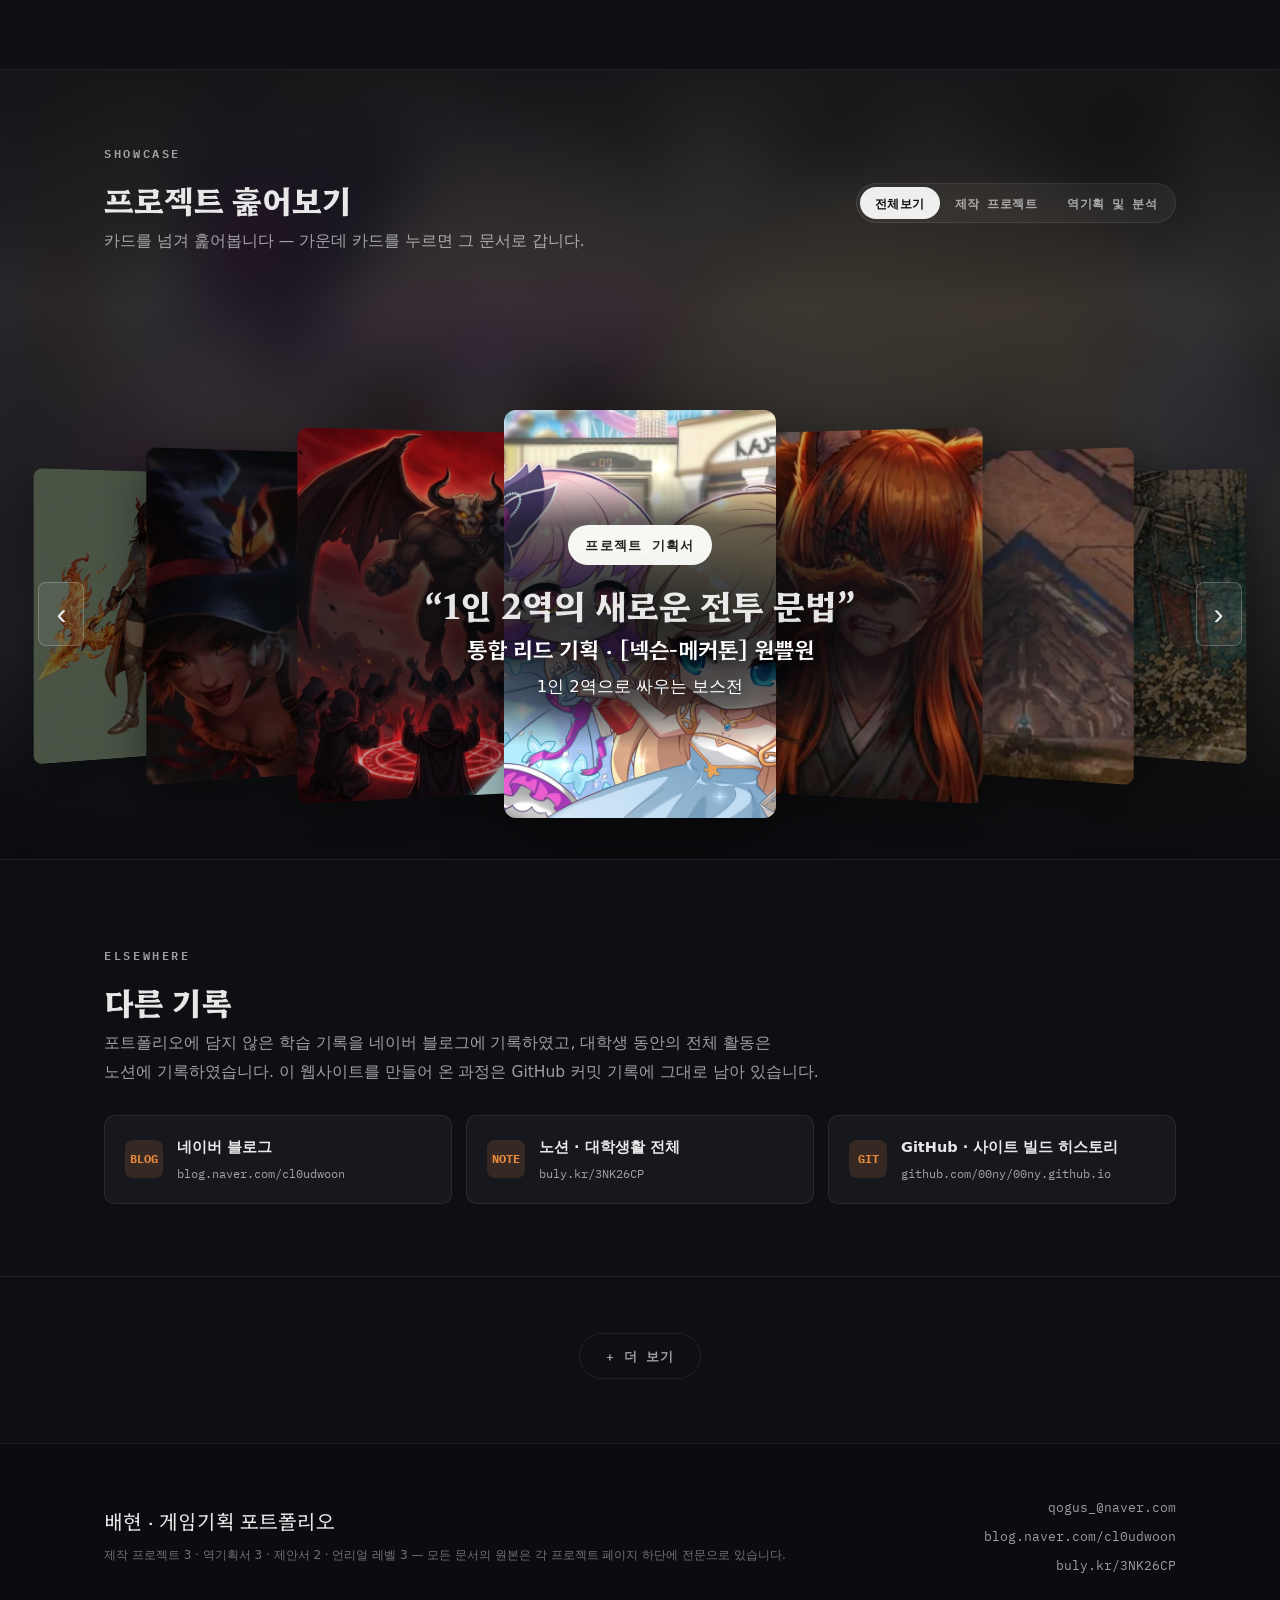
==== commit 4411343f: "펠월드 플레이타임 74 → 84.6시간 정정 index·sections, 관리자 DB(id 5661)와 시드 모두 같은 값. 사본 publish 전 파일 바이트 동일.  Co-Au" ====
--- a/sections.html
+++ b/sections.html
@@ -2224,7 +2224,7 @@
   { name:'메이플스토리', sub:'최고레벨 · 캐릭터 렌 LV.256' },
   { name:'아이온2', sub:'LV.43' },
   { name:'명조', sub:'LV.28 · 뉴비' },
-  { name:'펠월드', sub:'플레이타임 74시간' },
+  { name:'펠월드', sub:'플레이타임 84.6시간' },
   { name:'윈드로즈' },
   { name:'Inzoi' },
   { name:'호라이즌 제로던' },
